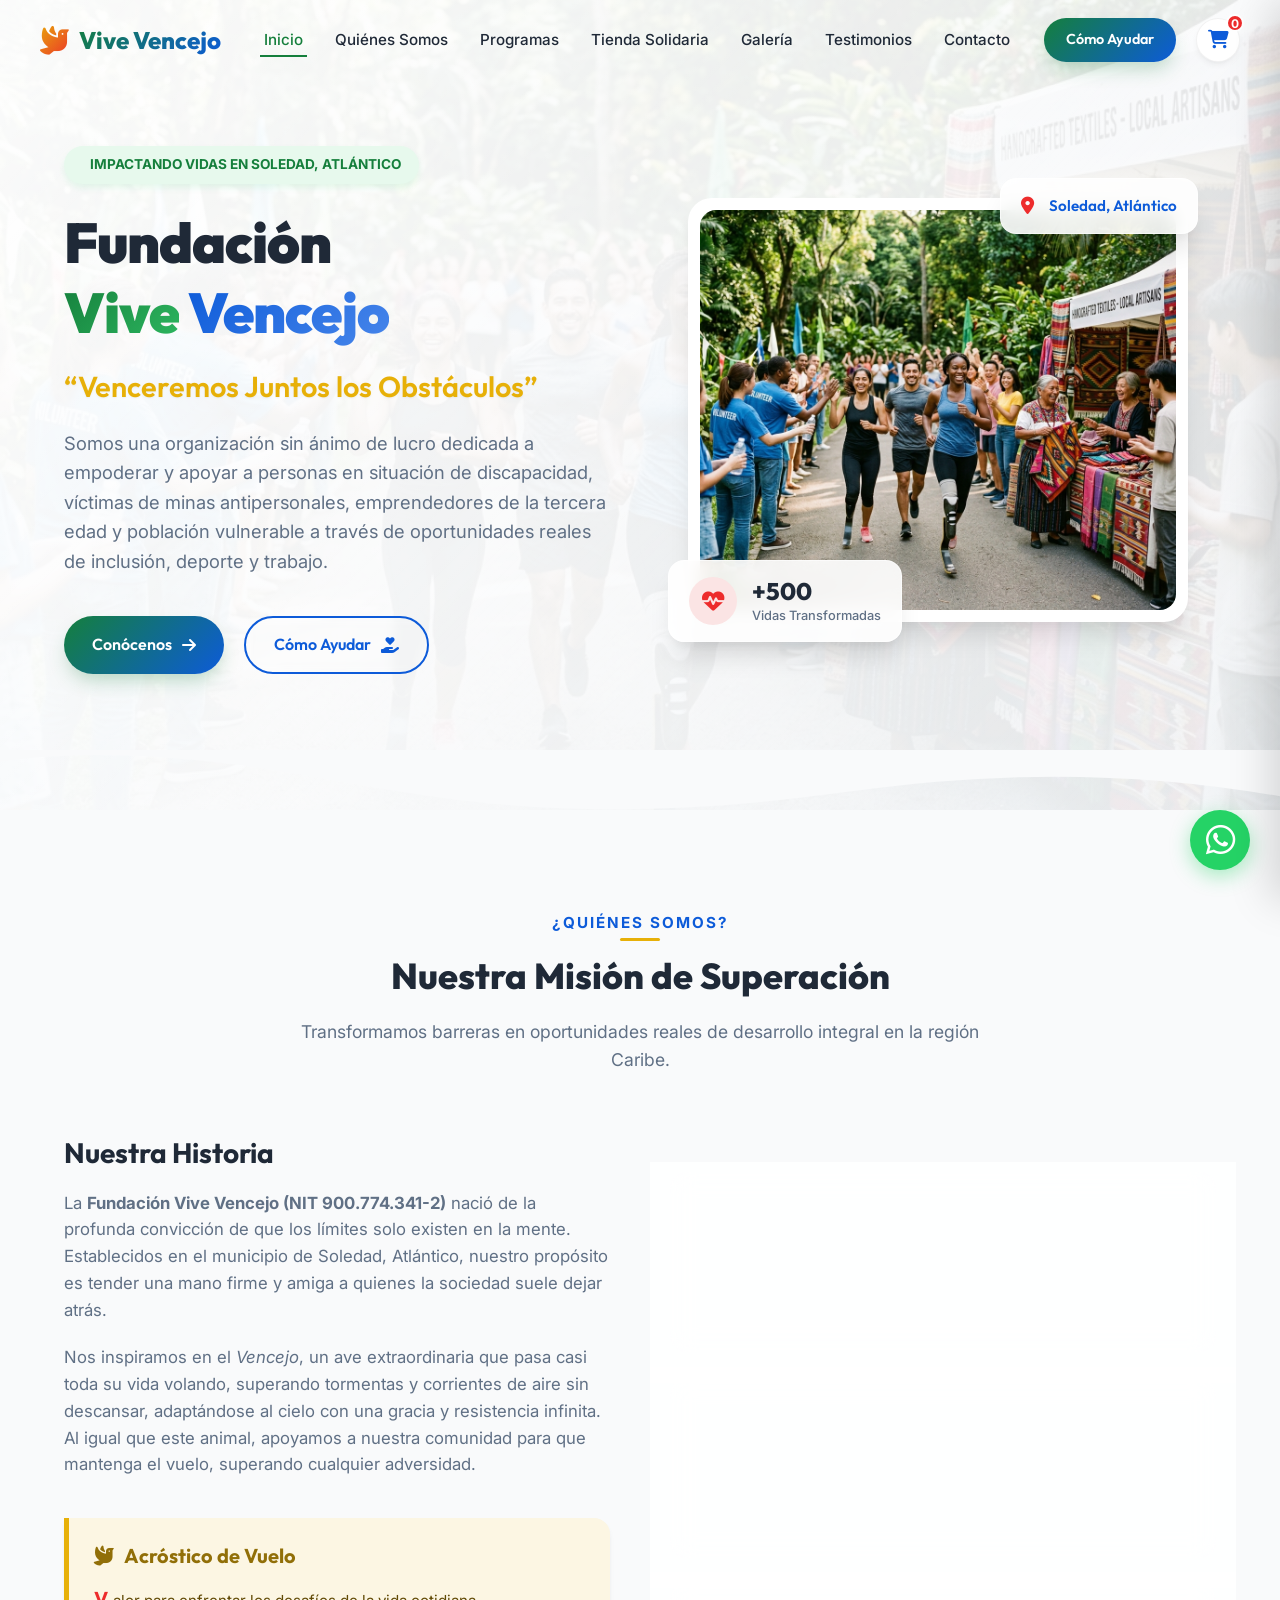
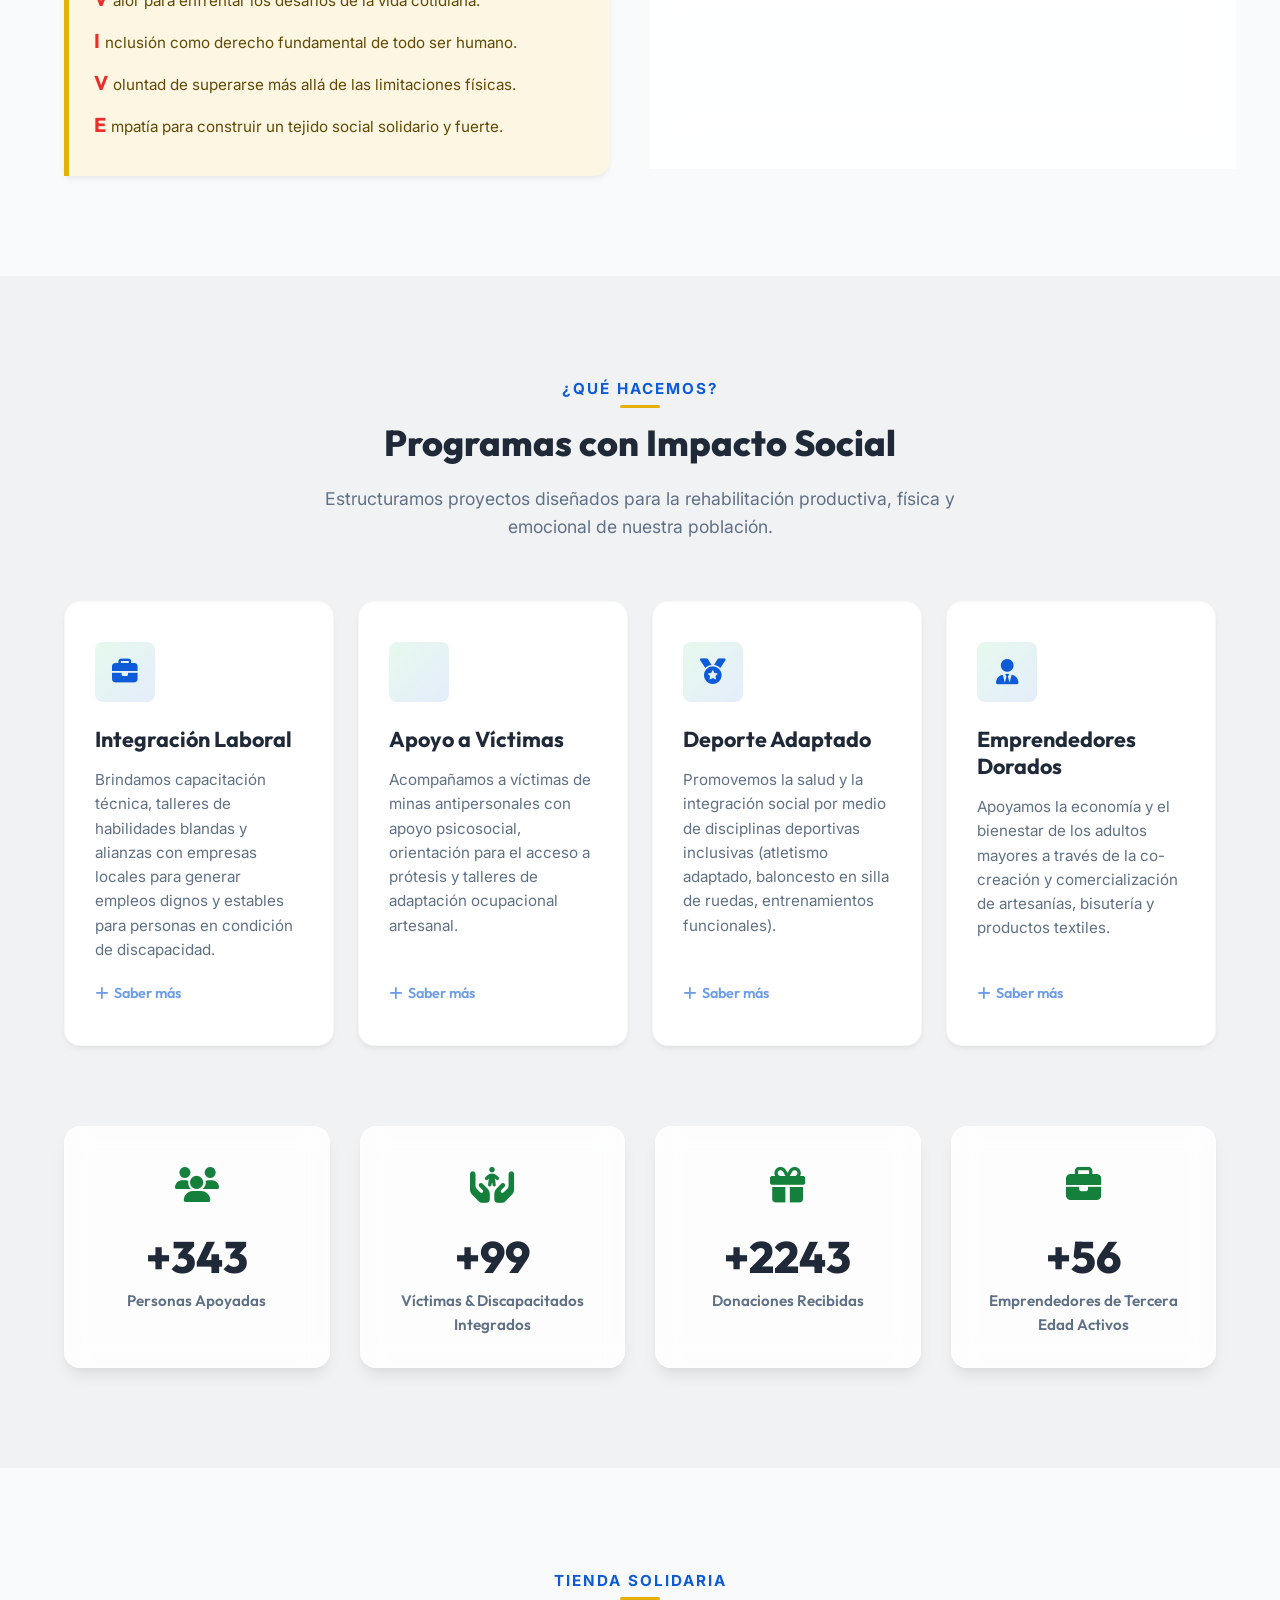
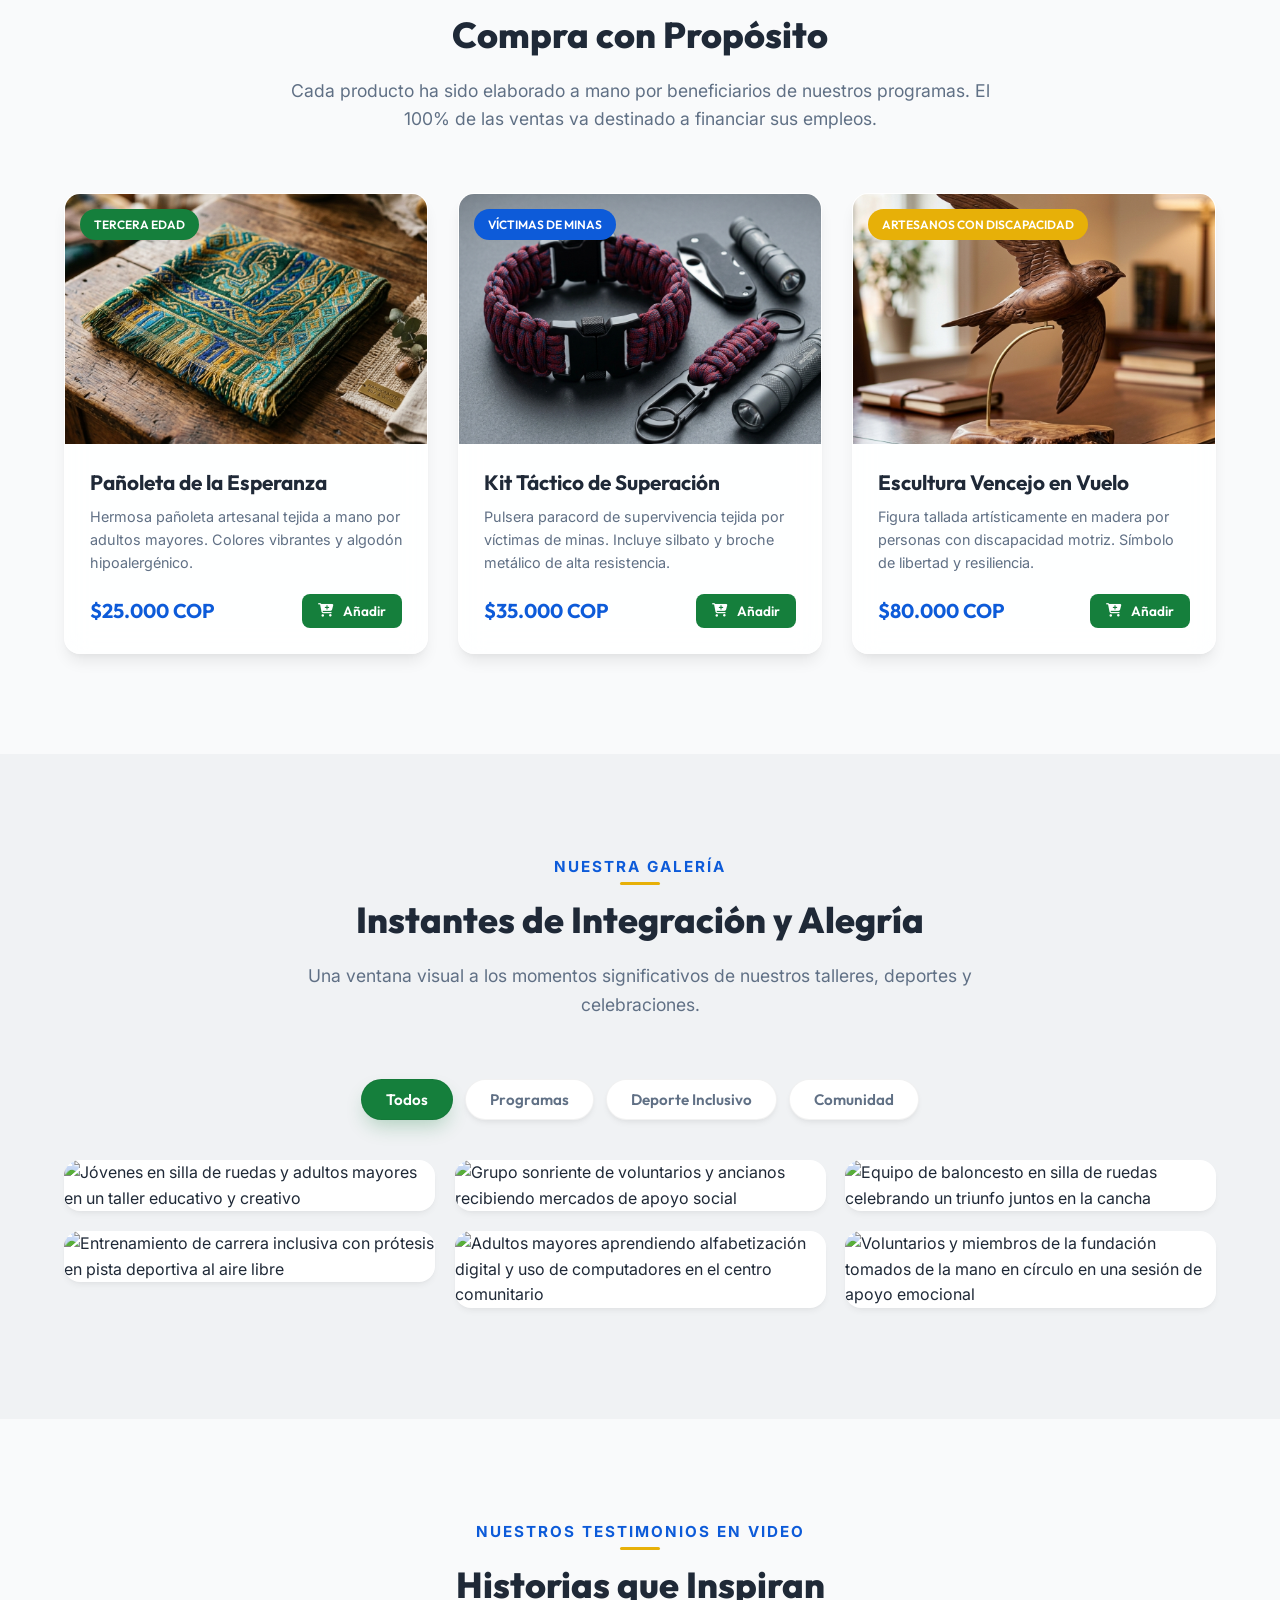
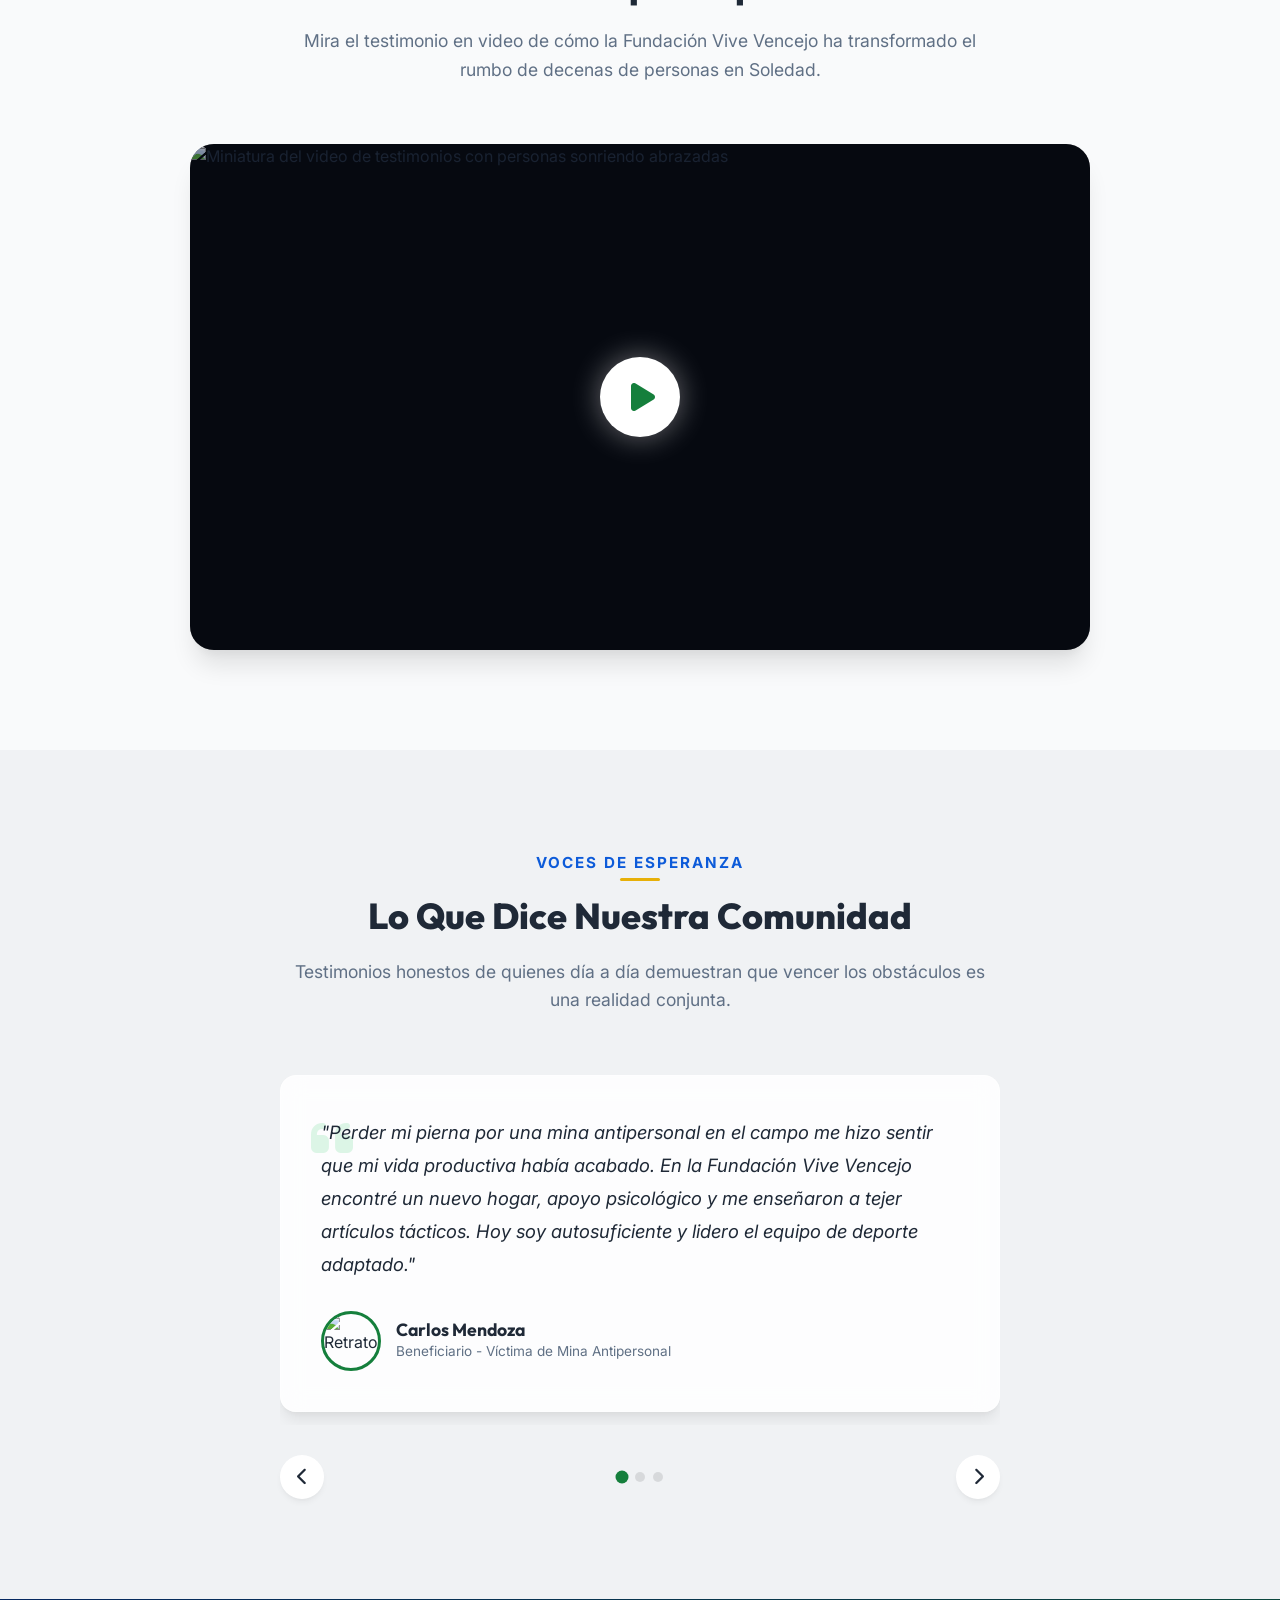
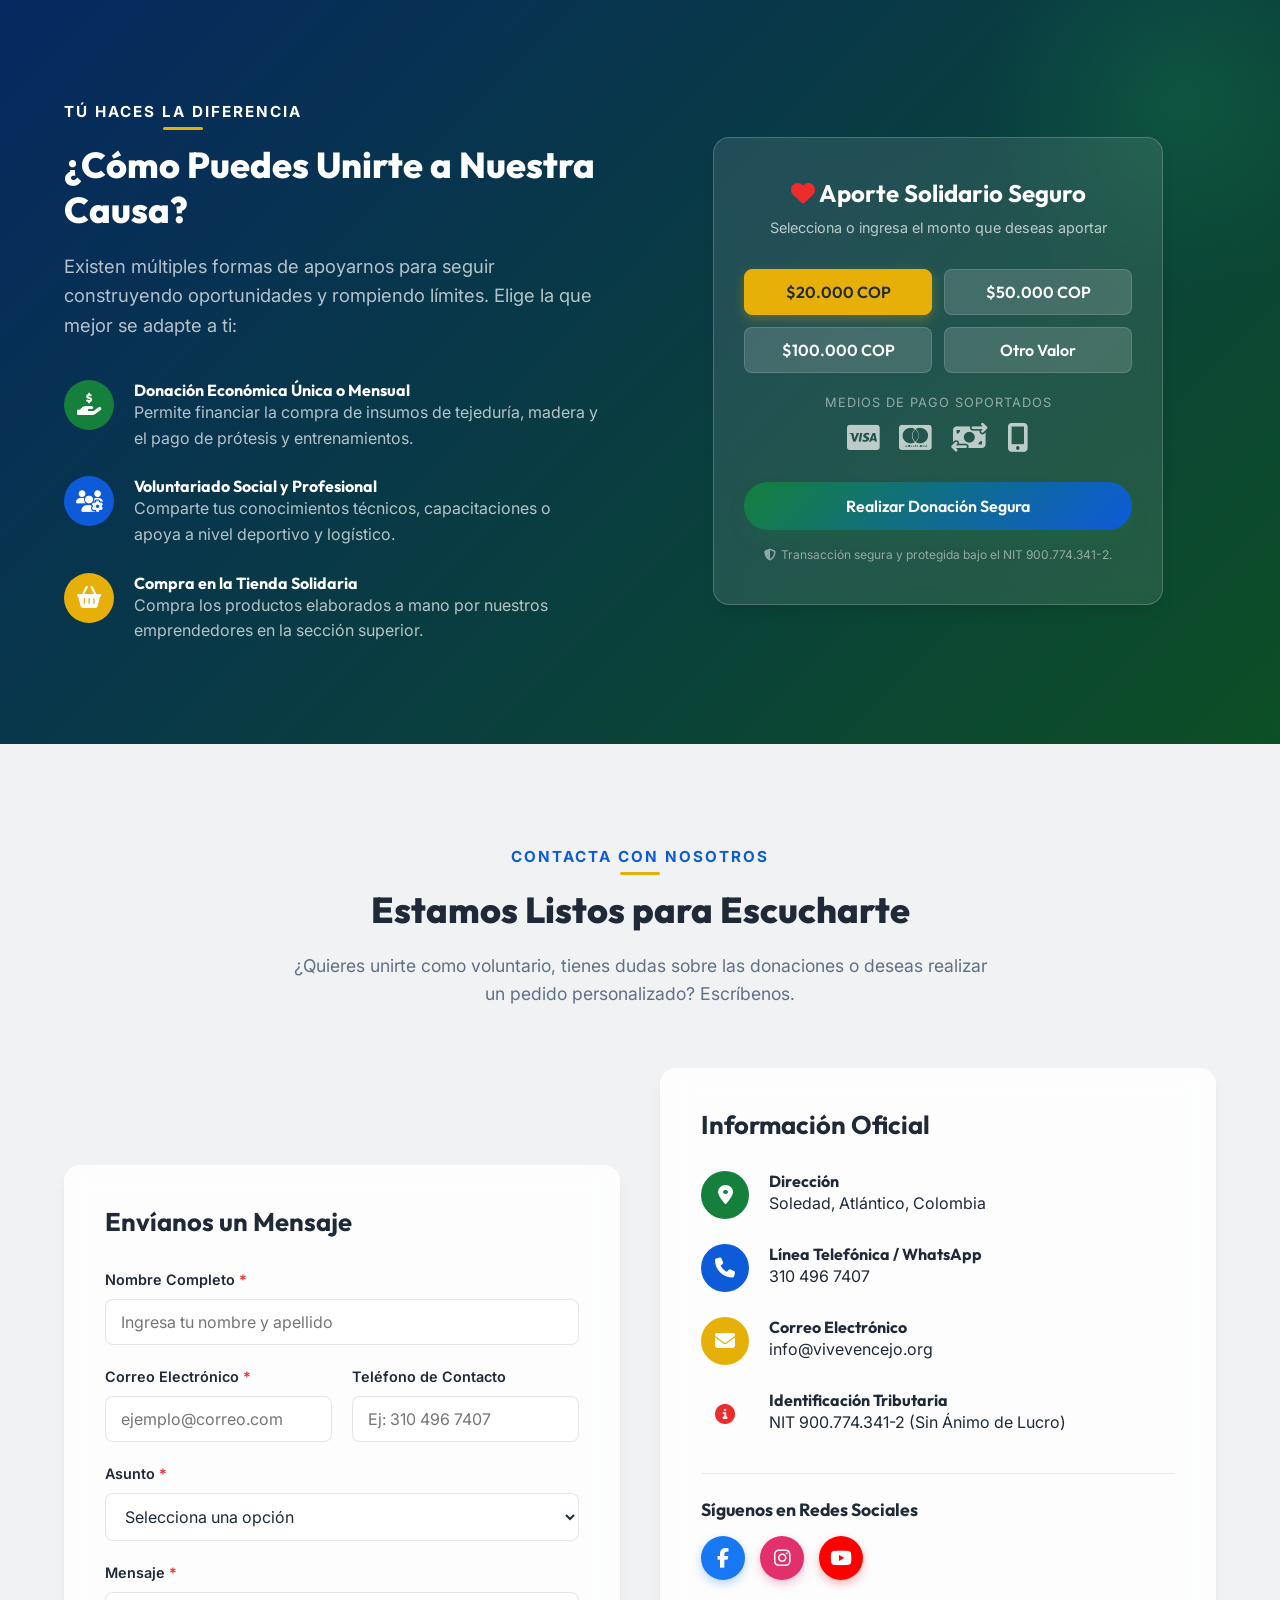
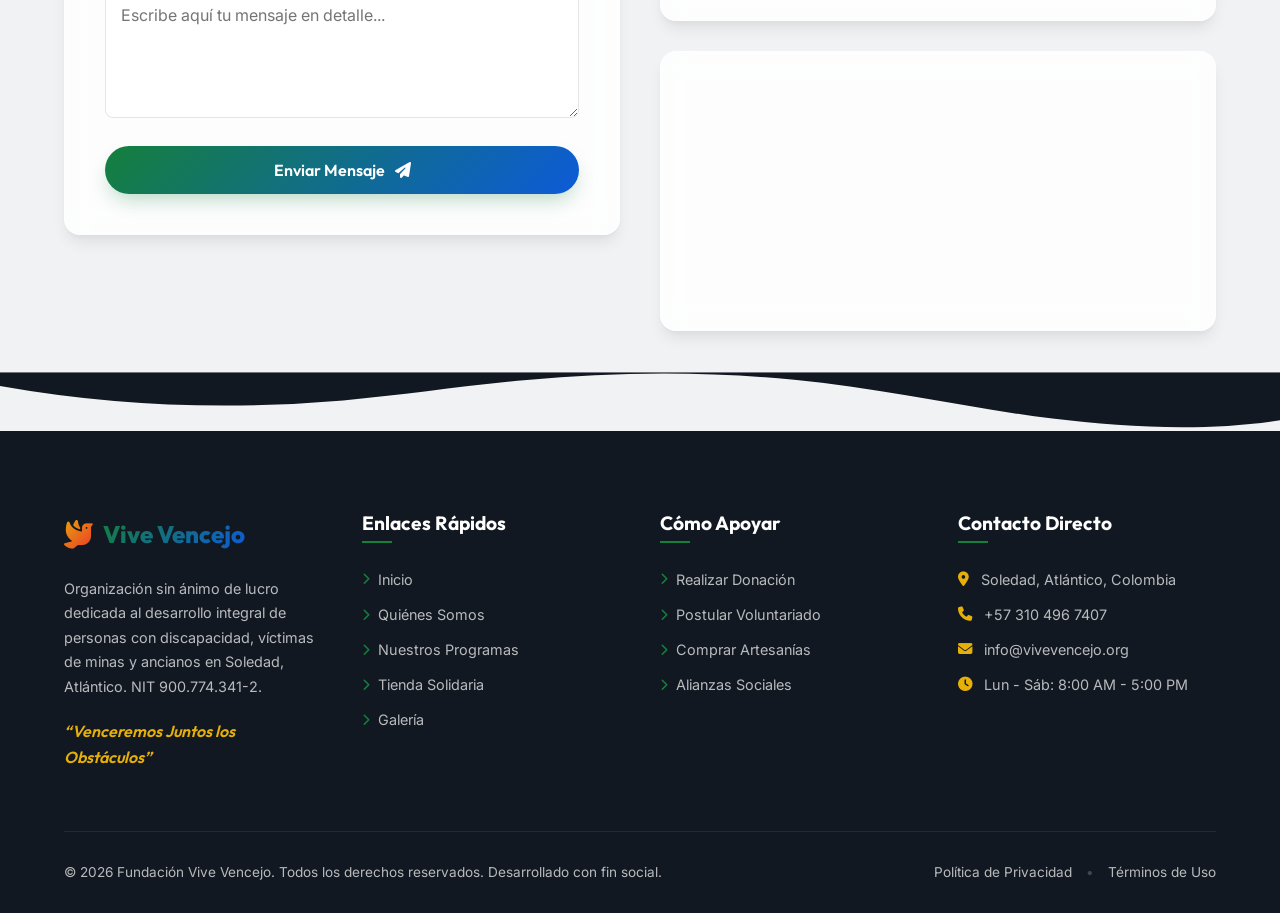
==== index.html @ 57137ef6 "Initial commit: Sitio web premium e interactivo de la Fundación Vive Vencejo" ====
<!DOCTYPE html>
<html lang="es">
<head>
    <meta charset="UTF-8">
    <meta name="viewport" content="width=device-width, initial-scale=1.0">
    <meta name="description" content="Fundación Vive Vencejo (NIT 900.774.341-2) en Soledad, Atlántico. Apoyamos a personas con discapacidad, víctimas de minas antipersonales, emprendedores de la tercera edad y población vulnerable. Venceremos Juntos los Obstáculos.">
    <meta name="keywords" content="Fundación Vive Vencejo, discapacidad, víctimas de minas, tercera edad, ayuda social, Soledad Atlántico, Colombia, donaciones, emprendimiento inclusivo, deporte adaptado">
    <meta name="author" content="Fundación Vive Vencejo">
    
    <!-- Open Graph / Facebook -->
    <meta property="og:type" content="website">
    <meta property="og:url" content="https://vivevencejo.org/">
    <meta property="og:title" content="Fundación Vive Vencejo | Venceremos Juntos los Obstáculos">
    <meta property="og:description" content="Apoyamos a personas con discapacidad, víctimas de minas antipersonales y emprendedores de la tercera edad en Colombia. Descubre cómo ayudar hoy.">
    <meta property="og:image" content="assets/hero-community.png">

    <!-- Twitter -->
    <meta property="twitter:card" content="summary_large_image">
    <meta property="twitter:url" content="https://vivevencejo.org/">
    <meta property="twitter:title" content="Fundación Vive Vencejo | Venceremos Juntos los Obstáculos">
    <meta property="twitter:description" content="Apoyamos a personas con discapacidad, víctimas de minas antipersonales y emprendedores de la tercera edad en Colombia. Descubre cómo ayudar hoy.">
    <meta property="twitter:image" content="assets/hero-community.png">

    <title>Fundación Vive Vencejo | Venceremos Juntos los Obstáculos</title>

    <!-- Google Fonts: Outfit (headings) & Inter (body) -->
    <link rel="preconnect" href="https://fonts.googleapis.com">
    <link rel="preconnect" href="https://fonts.gstatic.com" crossorigin>
    <link href="https://fonts.googleapis.com/css2?family=Inter:wght@300;400;500;600;700&family=Outfit:wght@400;500;600;700;800&display=swap" rel="stylesheet">

    <!-- Font Awesome Icons -->
    <link rel="stylesheet" href="https://cdnjs.cloudflare.com/ajax/libs/font-awesome/6.4.0/css/all.min.css" crossorigin="anonymous" referrerpolicy="no-referrer" />

    <!-- Estilos Personalizados -->
    <link rel="stylesheet" href="index.css">
    
    <link rel="icon" type="image/png" href="assets/product-craft.png">
</head>
<body>

    <!-- Saltar al contenido principal (Accesibilidad) -->
    <a href="#main-content" class="skip-to-content">Saltar al contenido principal</a>

    <!-- CABECERA Y NAVEGACIÓN -->
    <header class="main-header" id="header">
        <div class="header-container container">
            <a href="#" class="logo" aria-label="Fundación Vive Vencejo Inicio">
                <span class="logo-accent"><i class="fa-solid fa-dove"></i></span>
                <span class="logo-text">Vive Vencejo</span>
            </a>

            <nav class="nav-menu" id="nav-menu" aria-label="Navegación principal">
                <ul>
                    <li><a href="#inicio" class="nav-link active">Inicio</a></li>
                    <li><a href="#quienes-somos" class="nav-link">Quiénes Somos</a></li>
                    <li><a href="#programas" class="nav-link">Programas</a></li>
                    <li><a href="#tienda" class="nav-link">Tienda Solidaria</a></li>
                    <li><a href="#galeria" class="nav-link">Galería</a></li>
                    <li><a href="#testimonios" class="nav-link">Testimonios</a></li>
                    <li><a href="#contacto" class="nav-link">Contacto</a></li>
                </ul>
                <div class="nav-actions">
                    <a href="#donar" class="btn-donate-nav btn btn-primary-gradient">Cómo Ayudar</a>
                    <button class="cart-trigger" id="cart-trigger" aria-label="Ver carrito de compras, 0 artículos" aria-haspopup="dialog">
                        <i class="fa-solid fa-shopping-cart" aria-hidden="true"></i>
                        <span class="cart-badge" id="cart-count">0</span>
                    </button>
                </div>
            </nav>

            <div class="header-buttons-mobile">
                <button class="cart-trigger-mobile" id="cart-trigger-mobile" aria-label="Ver carrito de compras, 0 artículos" aria-haspopup="dialog">
                    <i class="fa-solid fa-shopping-cart" aria-hidden="true"></i>
                    <span class="cart-badge" id="cart-count-mobile">0</span>
                </button>
                <button class="hamburger-menu" id="hamburger-menu" aria-expanded="false" aria-controls="nav-menu" aria-label="Abrir menú de navegación">
                    <span class="hamburger-bar"></span>
                    <span class="hamburger-bar"></span>
                    <span class="hamburger-bar"></span>
                </button>
            </div>
        </div>
    </header>

    <main id="main-content">

        <!-- SECCIÓN 1: HERO / INICIO -->
        <section id="inicio" class="hero-section">
            <div class="hero-bg-overlay"></div>
            <!-- El fondo de imagen se cargará desde index.css usando assets/hero-community.png -->
            <div class="container hero-container grid-2">
                <div class="hero-content scroll-reveal-left">
                    <span class="hero-badge"><i class="fa-solid fa-sparkles"></i> Impactando vidas en Soledad, Atlántico</span>
                    <h1 class="hero-title">Fundación <br><span class="highlight-text-green">Vive</span> <span class="highlight-text-blue">Vencejo</span></h1>
                    <p class="hero-slogan">“Venceremos Juntos los Obstáculos”</p>
                    <p class="hero-description">
                        Somos una organización sin ánimo de lucro dedicada a empoderar y apoyar a personas en situación de discapacidad, víctimas de minas antipersonales, emprendedores de la tercera edad y población vulnerable a través de oportunidades reales de inclusión, deporte y trabajo.
                    </p>
                    <div class="hero-buttons">
                        <a href="#quienes-somos" class="btn btn-primary-gradient">Conócenos <i class="fa-solid fa-arrow-right"></i></a>
                        <a href="#donar" class="btn btn-secondary-outline">Cómo Ayudar <i class="fa-solid fa-hand-holding-heart"></i></a>
                    </div>
                </div>
                <div class="hero-image-container scroll-reveal-right">
                    <div class="hero-main-card">
                        <img src="assets/hero-community.png" alt="Grupo diverso de beneficiarios y voluntarios de la Fundación Vive Vencejo, demostrando unión y superación" class="hero-img" loading="eager">
                        <div class="hero-card-floating card-impact">
                            <div class="card-impact-icon"><i class="fa-solid fa-heart-pulse"></i></div>
                            <div>
                                <h4 class="impact-number" data-target="500">+0</h4>
                                <p>Vidas Transformadas</p>
                            </div>
                        </div>
                        <div class="hero-card-floating card-location">
                            <i class="fa-solid fa-location-dot"></i> Soledad, Atlántico
                        </div>
                    </div>
                </div>
            </div>
            
            <!-- Divisor decorativo -->
            <div class="hero-wave">
                <svg data-name="Layer 1" xmlns="http://www.w3.org/2000/svg" viewBox="0 0 1200 120" preserveAspectRatio="none">
                    <path d="M985.66,92.83C906.67,72,823.78,31,743.84,14.19c-82.26-17.34-168.06-16.33-250.45.39-57.84,11.73-114,31.07-172,41.86A600.21,600.21,0,0,1,0,27.35V120H1200V95.8C1132.19,118.92,1055.71,111.31,985.66,92.83Z" class="shape-fill"></path>
                </svg>
            </div>
        </section>


        <!-- SECCIÓN 2: QUIÉNES SOMOS -->
        <section id="quienes-somos" class="about-section section-padding">
            <div class="container">
                <div class="section-header text-center scroll-reveal">
                    <span class="section-subtitle">¿Quiénes Somos?</span>
                    <h2 class="section-title">Nuestra Misión de Superación</h2>
                    <p class="section-description-text">Transformamos barreras en oportunidades reales de desarrollo integral en la región Caribe.</p>
                </div>

                <div class="about-grid grid-2">
                    <div class="about-content scroll-reveal-left">
                        <h3 class="about-sub-title">Nuestra Historia</h3>
                        <p class="about-text">
                            La <strong>Fundación Vive Vencejo (NIT 900.774.341-2)</strong> nació de la profunda convicción de que los límites solo existen en la mente. Establecidos en el municipio de Soledad, Atlántico, nuestro propósito es tender una mano firme y amiga a quienes la sociedad suele dejar atrás. 
                        </p>
                        <p class="about-text">
                            Nos inspiramos en el <em>Vencejo</em>, un ave extraordinaria que pasa casi toda su vida volando, superando tormentas y corrientes de aire sin descansar, adaptándose al cielo con una gracia y resistencia infinita. Al igual que este animal, apoyamos a nuestra comunidad para que mantenga el vuelo, superando cualquier adversidad.
                        </p>

                        <!-- Himno / Acróstico Decorado -->
                        <div class="acrostic-box">
                            <h4 class="acrostic-title"><i class="fa-solid fa-dove"></i> Acróstico de Vuelo</h4>
                            <ul class="acrostic-list">
                                <li><strong>V</strong>alor para enfrentar los desafíos de la vida cotidiana.</li>
                                <li><strong>I</strong>nclusión como derecho fundamental de todo ser humano.</li>
                                <li><strong>V</strong>oluntad de superarse más allá de las limitaciones físicas.</li>
                                <li><strong>E</strong>mpatía para construir un tejido social solidario y fuerte.</li>
                            </ul>
                        </div>
                    </div>

                    <div class="about-cards-container scroll-reveal-right">
                        <!-- Mision -->
                        <div class="about-card card-glass">
                            <div class="about-card-icon bg-green-light"><i class="fa-solid fa-bullseye icon-green"></i></div>
                            <div class="about-card-info">
                                <h4>Misión</h4>
                                <p>Fomentar la inclusión sociolaboral, el desarrollo deportivo y el apoyo social para personas con discapacidad, víctimas de minas y adultos mayores, garantizando sus derechos y dignidad.</p>
                            </div>
                        </div>

                        <!-- Vision -->
                        <div class="about-card card-glass">
                            <div class="about-card-icon bg-blue-light"><i class="fa-solid fa-eye icon-blue"></i></div>
                            <div class="about-card-info">
                                <h4>Visión</h4>
                                <p>Ser para el año 2030 una fundación líder en Colombia, reconocida por modelos exitosos de emprendimiento adaptado, rehabilitación social y empoderamiento de poblaciones vulnerables.</p>
                            </div>
                        </div>

                        <!-- Valores -->
                        <div class="about-card card-glass">
                            <div class="about-card-icon bg-gold-light"><i class="fa-solid fa-handshake-angle icon-gold"></i></div>
                            <div class="about-card-info">
                                <h4>Valores Fundacionales</h4>
                                <p>Nuestras acciones se rigen por la <strong>solidaridad activa</strong>, el <strong>respeto incondicional</strong>, la <strong>transparencia</strong> en el impacto social y el <strong>coraje</strong> para vencer obstáculos.</p>
                            </div>
                        </div>
                    </div>
                </div>
            </div>
        </section>


        <!-- SECCIÓN 3: NUESTROS PROGRAMAS / IMPACTO -->
        <section id="programas" class="programs-section section-padding bg-light-alt">
            <div class="container">
                <div class="section-header text-center scroll-reveal">
                    <span class="section-subtitle">¿Qué Hacemos?</span>
                    <h2 class="section-title">Programas con Impacto Social</h2>
                    <p class="section-description-text">Estructuramos proyectos diseñados para la rehabilitación productiva, física y emocional de nuestra población.</p>
                </div>

                <div class="programs-grid grid-4">
                    <!-- Programa 1 -->
                    <div class="program-card scroll-reveal" style="--order: 1">
                        <div class="program-icon-wrapper"><i class="fa-solid fa-briefcase"></i></div>
                        <h3>Integración Laboral</h3>
                        <p>Brindamos capacitación técnica, talleres de habilidades blandas y alianzas con empresas locales para generar empleos dignos y estables para personas en condición de discapacidad.</p>
                        <div class="program-hover-indicator"><i class="fa-solid fa-plus"></i> Saber más</div>
                    </div>

                    <!-- Programa 2 -->
                    <div class="program-card scroll-reveal" style="--order: 2">
                        <div class="program-icon-wrapper"><i class="fa-solid fa-wheelchair-active"></i></div>
                        <h3>Apoyo a Víctimas</h3>
                        <p>Acompañamos a víctimas de minas antipersonales con apoyo psicosocial, orientación para el acceso a prótesis y talleres de adaptación ocupacional artesanal.</p>
                        <div class="program-hover-indicator"><i class="fa-solid fa-plus"></i> Saber más</div>
                    </div>

                    <!-- Programa 3 -->
                    <div class="program-card scroll-reveal" style="--order: 3">
                        <div class="program-icon-wrapper"><i class="fa-solid fa-medal"></i></div>
                        <h3>Deporte Adaptado</h3>
                        <p>Promovemos la salud y la integración social por medio de disciplinas deportivas inclusivas (atletismo adaptado, baloncesto en silla de ruedas, entrenamientos funcionales).</p>
                        <div class="program-hover-indicator"><i class="fa-solid fa-plus"></i> Saber más</div>
                    </div>

                    <!-- Programa 4 -->
                    <div class="program-card scroll-reveal" style="--order: 4">
                        <div class="program-icon-wrapper"><i class="fa-solid fa-user-tie"></i></div>
                        <h3>Emprendedores Dorados</h3>
                        <p>Apoyamos la economía y el bienestar de los adultos mayores a través de la co-creación y comercialización de artesanías, bisutería y productos textiles.</p>
                        <div class="program-hover-indicator"><i class="fa-solid fa-plus"></i> Saber más</div>
                    </div>
                </div>

                <!-- CONTADORES DE IMPACTO -->
                <div class="impact-counter-row grid-4 scroll-reveal">
                    <div class="counter-item card-glass text-center">
                        <div class="counter-icon"><i class="fa-solid fa-users"></i></div>
                        <h3 class="counter-number" data-target="520">0</h3>
                        <p>Personas Apoyadas</p>
                    </div>
                    <div class="counter-item card-glass text-center">
                        <div class="counter-icon"><i class="fa-solid fa-hands-holding-child"></i></div>
                        <h3 class="counter-number" data-target="150">0</h3>
                        <p>Víctimas & Discapacitados Integrados</p>
                    </div>
                    <div class="counter-item card-glass text-center">
                        <div class="counter-icon"><i class="fa-solid fa-gift"></i></div>
                        <h3 class="counter-number" data-target="3400">0</h3>
                        <p>Donaciones Recibidas</p>
                    </div>
                    <div class="counter-item card-glass text-center">
                        <div class="counter-icon"><i class="fa-solid fa-briefcase"></i></div>
                        <h3 class="counter-number" data-target="85">0</h3>
                        <p>Emprendedores de Tercera Edad Activos</p>
                    </div>
                </div>
            </div>
        </section>


        <!-- SECCIÓN 4: TIENDA SOLIDARIA -->
        <section id="tienda" class="shop-section section-padding">
            <div class="container">
                <div class="section-header text-center scroll-reveal">
                    <span class="section-subtitle">Tienda Solidaria</span>
                    <h2 class="section-title">Compra con Propósito</h2>
                    <p class="section-description-text">Cada producto ha sido elaborado a mano por beneficiarios de nuestros programas. El 100% de las ventas va destinado a financiar sus empleos.</p>
                </div>

                <div class="shop-grid grid-3 scroll-reveal">
                    <!-- Producto 1 -->
                    <div class="product-card-item card-glass" data-id="1" data-name="Pañoleta de la Esperanza" data-price="25000">
                        <div class="product-image-box">
                            <img src="assets/product-scarf.png" alt="Pañoleta de la Esperanza tejida a mano con hilos verde, azul y dorado" class="product-img" loading="lazy">
                            <span class="product-badge bg-green">Tercera Edad</span>
                        </div>
                        <div class="product-info-box">
                            <h3 class="product-item-title">Pañoleta de la Esperanza</h3>
                            <p class="product-item-desc">Hermosa pañoleta artesanal tejida a mano por adultos mayores. Colores vibrantes y algodón hipoalergénico.</p>
                            <div class="product-price-row">
                                <span class="product-price">$25.000 COP</span>
                                <button class="btn btn-add-cart btn-primary" onclick="addToCart(1)"><i class="fa-solid fa-cart-plus"></i> Añadir</button>
                            </div>
                        </div>
                    </div>

                    <!-- Producto 2 -->
                    <div class="product-card-item card-glass" data-id="2" data-name="Kit Táctico de Superación" data-price="35000">
                        <div class="product-image-box">
                            <img src="assets/product-tactical.png" alt="Pulsera táctica paracord tejida con hilos azul y rojo de alta resistencia" class="product-img" loading="lazy">
                            <span class="product-badge bg-blue">Víctimas de Minas</span>
                        </div>
                        <div class="product-info-box">
                            <h3 class="product-item-title">Kit Táctico de Superación</h3>
                            <p class="product-item-desc">Pulsera paracord de supervivencia tejida por víctimas de minas. Incluye silbato y broche metálico de alta resistencia.</p>
                            <div class="product-price-row">
                                <span class="product-price">$35.000 COP</span>
                                <button class="btn btn-add-cart btn-primary" onclick="addToCart(2)"><i class="fa-solid fa-cart-plus"></i> Añadir</button>
                            </div>
                        </div>
                    </div>

                    <!-- Producto 3 -->
                    <div class="product-card-item card-glass" data-id="3" data-name="Escultura Vencejo en Vuelo" data-price="80000">
                        <div class="product-image-box">
                            <img src="assets/product-craft.png" alt="Escultura en madera tallada con la forma de un vencejo volando" class="product-img" loading="lazy">
                            <span class="product-badge bg-gold">Artesanos con Discapacidad</span>
                        </div>
                        <div class="product-info-box">
                            <h3 class="product-item-title">Escultura Vencejo en Vuelo</h3>
                            <p class="product-item-desc">Figura tallada artísticamente en madera por personas con discapacidad motriz. Símbolo de libertad y resiliencia.</p>
                            <div class="product-price-row">
                                <span class="product-price">$80.000 COP</span>
                                <button class="btn btn-add-cart btn-primary" onclick="addToCart(3)"><i class="fa-solid fa-cart-plus"></i> Añadir</button>
                            </div>
                        </div>
                    </div>
                </div>
            </div>
        </section>


        <!-- SECCIÓN 5: GALERÍA DE SUPERACIÓN -->
        <section id="galeria" class="gallery-section section-padding bg-light-alt">
            <div class="container">
                <div class="section-header text-center scroll-reveal">
                    <span class="section-subtitle">Nuestra Galería</span>
                    <h2 class="section-title">Instantes de Integración y Alegría</h2>
                    <p class="section-description-text">Una ventana visual a los momentos significativos de nuestros talleres, deportes y celebraciones.</p>
                </div>

                <!-- Filtros Galeria -->
                <div class="gallery-filters text-center scroll-reveal">
                    <button class="filter-btn active" data-filter="all" aria-label="Mostrar todas las fotos">Todos</button>
                    <button class="filter-btn" data-filter="programas" aria-label="Mostrar fotos de programas">Programas</button>
                    <button class="filter-btn" data-filter="deporte" aria-label="Mostrar fotos de deportes">Deporte Inclusivo</button>
                    <button class="filter-btn" data-filter="comunidad" aria-label="Mostrar fotos de comunidad">Comunidad</button>
                </div>

                <!-- Grid Masonry Galeria -->
                <div class="gallery-masonry scroll-reveal" id="gallery-grid">
                    <div class="gallery-item show" data-category="programas">
                        <img src="https://images.unsplash.com/photo-1513258496099-48168024aec0?q=80&w=600&auto=format&fit=crop" alt="Jóvenes en silla de ruedas y adultos mayores en un taller educativo y creativo" loading="lazy">
                        <div class="gallery-overlay">
                            <h4>Talleres de Confección</h4>
                            <p>Emprendedores tejiendo la Pañoleta de la Esperanza</p>
                        </div>
                    </div>
                    <div class="gallery-item show" data-category="deporte">
                        <img src="https://images.unsplash.com/photo-1519766304817-4f37bda74a27?q=80&w=600&auto=format&fit=crop" alt="Entrenamiento de carrera inclusiva con prótesis en pista deportiva al aire libre" loading="lazy">
                        <div class="gallery-overlay">
                            <h4>Carrera Inclusiva</h4>
                            <p>Superando límites en el atletismo adaptado</p>
                        </div>
                    </div>
                    <div class="gallery-item show" data-category="comunidad">
                        <img src="https://images.unsplash.com/photo-1542810634-71277d95dcbb?q=80&w=600&auto=format&fit=crop" alt="Grupo sonriente de voluntarios y ancianos recibiendo mercados de apoyo social" loading="lazy">
                        <div class="gallery-overlay">
                            <h4>Apoyo Alimentario</h4>
                            <p>Entrega de kits nutricionales en Soledad, Atlántico</p>
                        </div>
                    </div>
                    <div class="gallery-item show" data-category="programas">
                        <img src="https://images.unsplash.com/photo-1516321318423-f06f85e504b3?q=80&w=600&auto=format&fit=crop" alt="Adultos mayores aprendiendo alfabetización digital y uso de computadores en el centro comunitario" loading="lazy">
                        <div class="gallery-overlay">
                            <h4>Capacitación Digital</h4>
                            <p>Inclusión tecnológica para adultos mayores</p>
                        </div>
                    </div>
                    <div class="gallery-item show" data-category="deporte">
                        <img src="https://images.unsplash.com/photo-1461896836934-ffe607ba8211?q=80&w=600&auto=format&fit=crop" alt="Equipo de baloncesto en silla de ruedas celebrando un triunfo juntos en la cancha" loading="lazy">
                        <div class="gallery-overlay">
                            <h4>Torneo de Baloncesto Adaptado</h4>
                            <p>Deporte como motor de empoderamiento e integración</p>
                        </div>
                    </div>
                    <div class="gallery-item show" data-category="comunidad">
                        <img src="https://images.unsplash.com/photo-1582213782179-e0d53f98f2ca?q=80&w=600&auto=format&fit=crop" alt="Voluntarios y miembros de la fundación tomados de la mano en círculo en una sesión de apoyo emocional" loading="lazy">
                        <div class="gallery-overlay">
                            <h4>Círculos de Apoyo</h4>
                            <p>Fortalecimiento psicosocial de víctimas de minas</p>
                        </div>
                    </div>
                </div>
            </div>
        </section>


        <!-- SECCIÓN 6: SECCIÓN DE VIDEOS -->
        <section id="videos" class="videos-section section-padding">
            <div class="container">
                <div class="section-header text-center scroll-reveal">
                    <span class="section-subtitle">Nuestros Testimonios en Video</span>
                    <h2 class="section-title">Historias que Inspiran</h2>
                    <p class="section-description-text">Mira el testimonio en video de cómo la Fundación Vive Vencejo ha transformado el rumbo de decenas de personas en Soledad.</p>
                </div>

                <div class="video-container scroll-reveal">
                    <div class="video-thumbnail-wrapper" id="video-wrapper">
                        <img src="https://images.unsplash.com/photo-1531206715517-5c0ba140e2b8?q=80&w=1200&auto=format&fit=crop" alt="Miniatura del video de testimonios con personas sonriendo abrazadas" class="video-thumbnail" loading="lazy">
                        <div class="video-overlay-btn">
                            <button class="play-btn" id="play-video-btn" aria-label="Reproducir video testimonial de la Fundación">
                                <i class="fa-solid fa-play"></i>
                            </button>
                        </div>
                    </div>
                    <!-- El iframe de Youtube se inyecta con JS para optimizar la velocidad de carga inicial -->
                    <div class="video-iframe-container" id="video-iframe-container"></div>
                </div>
            </div>
        </section>


        <!-- SECCIÓN 7: TESTIMONIOS (CARRUSEL) -->
        <section id="testimonios" class="testimonials-section section-padding bg-light-alt">
            <div class="container">
                <div class="section-header text-center scroll-reveal">
                    <span class="section-subtitle">Voces de Esperanza</span>
                    <h2 class="section-title">Lo Que Dice Nuestra Comunidad</h2>
                    <p class="section-description-text">Testimonios honestos de quienes día a día demuestran que vencer los obstáculos es una realidad conjunta.</p>
                </div>

                <div class="carousel-container scroll-reveal">
                    <div class="carousel-wrapper" id="carousel-wrapper">
                        <!-- Testimonio 1 -->
                        <div class="testimonial-slide active">
                            <div class="testimonial-card card-glass">
                                <div class="quote-icon"><i class="fa-solid fa-quote-left"></i></div>
                                <p class="testimonial-text">
                                    "Perder mi pierna por una mina antipersonal en el campo me hizo sentir que mi vida productiva había acabado. En la Fundación Vive Vencejo encontré un nuevo hogar, apoyo psicológico y me enseñaron a tejer artículos tácticos. Hoy soy autosuficiente y lidero el equipo de deporte adaptado."
                                </p>
                                <div class="testimonial-author">
                                    <img src="https://images.unsplash.com/photo-1507003211169-0a1dd7228f2d?q=80&w=100&auto=format&fit=crop" alt="Retrato de Carlos Mendoza, beneficiario de la fundación" class="author-img" loading="lazy">
                                    <div>
                                        <h4 class="author-name">Carlos Mendoza</h4>
                                        <p class="author-role">Beneficiario - Víctima de Mina Antipersonal</p>
                                    </div>
                                </div>
                            </div>
                        </div>

                        <!-- Testimonio 2 -->
                        <div class="testimonial-slide">
                            <div class="testimonial-card card-glass">
                                <div class="quote-icon"><i class="fa-solid fa-quote-left"></i></div>
                                <p class="testimonial-text">
                                    "A mis 72 años, conseguir empleo era imposible. Aquí me enseñaron a confeccionar pañoletas y hoy genero un ingreso digno vendiendo mi trabajo en la tienda solidaria. Me siento útil, activa y rodeada de una hermosa familia que me valora."
                                </p>
                                <div class="testimonial-author">
                                    <img src="https://images.unsplash.com/photo-1544005313-94ddf0286df2?q=80&w=100&auto=format&fit=crop" alt="Retrato de Elena Rocha, emprendedora de la tercera edad" class="author-img" loading="lazy">
                                    <div>
                                        <h4 class="author-name">Elena Rocha</h4>
                                        <p class="author-role">Emprendedora de la Tercera Edad</p>
                                    </div>
                                </div>
                            </div>
                        </div>

                        <!-- Testimonio 3 -->
                        <div class="testimonial-slide">
                            <div class="testimonial-card card-glass">
                                <div class="quote-icon"><i class="fa-solid fa-quote-left"></i></div>
                                <p class="testimonial-text">
                                    "Apoyar a Vive Vencejo es ver que cada peso donado va directo a cambiar realidades palpables. Las personas con discapacidad en Soledad no quieren caridad, quieren oportunidades de trabajar y desarrollarse, y eso es exactamente lo que esta fundación ofrece."
                                </p>
                                <div class="testimonial-author">
                                    <img src="https://images.unsplash.com/photo-1534528741775-53994a69daeb?q=80&w=100&auto=format&fit=crop" alt="Retrato de Dra. María Fernanda Hoyos, donante y aliada corporativa" class="author-img" loading="lazy">
                                    <div>
                                        <h4 class="author-name">Dra. María F. Hoyos</h4>
                                        <p class="author-role">Donante & Aliada Corporativa</p>
                                    </div>
                                </div>
                            </div>
                        </div>
                    </div>

                    <!-- Botones de Navegación del Carrusel -->
                    <div class="carousel-nav">
                        <button class="carousel-btn prev-btn" id="prev-testimonial" aria-label="Testimonio anterior"><i class="fa-solid fa-chevron-left"></i></button>
                        <div class="carousel-dots" id="carousel-dots">
                            <span class="dot active" data-index="0" aria-label="Ver testimonio 1"></span>
                            <span class="dot" data-index="1" aria-label="Ver testimonio 2"></span>
                            <span class="dot" data-index="2" aria-label="Ver testimonio 3"></span>
                        </div>
                        <button class="carousel-btn next-btn" id="next-testimonial" aria-label="Siguiente testimonio"><i class="fa-solid fa-chevron-right"></i></button>
                    </div>
                </div>
            </div>
        </section>


        <!-- SECCIÓN 8: CÓMO AYUDARNOS (DONACIONES / VOLUNTARIADO) -->
        <section id="donar" class="donate-section section-padding">
            <div class="container grid-2">
                <div class="donate-info-box scroll-reveal-left">
                    <span class="section-subtitle color-white">Tú Haces la Diferencia</span>
                    <h2 class="section-title color-white">¿Cómo Puedes Unirte a Nuestra Causa?</h2>
                    <p class="donate-description color-white-muted">
                        Existen múltiples formas de apoyarnos para seguir construyendo oportunidades y rompiendo límites. Elige la que mejor se adapte a ti:
                    </p>

                    <div class="donation-options">
                        <div class="option-item">
                            <div class="option-icon bg-green"><i class="fa-solid fa-hand-holding-dollar"></i></div>
                            <div>
                                <h4 class="color-white">Donación Económica Única o Mensual</h4>
                                <p class="color-white-muted">Permite financiar la compra de insumos de tejeduría, madera y el pago de prótesis y entrenamientos.</p>
                            </div>
                        </div>
                        <div class="option-item">
                            <div class="option-icon bg-blue"><i class="fa-solid fa-users-gear"></i></div>
                            <div>
                                <h4 class="color-white">Voluntariado Social y Profesional</h4>
                                <p class="color-white-muted">Comparte tus conocimientos técnicos, capacitaciones o apoya a nivel deportivo y logístico.</p>
                            </div>
                        </div>
                        <div class="option-item">
                            <div class="option-icon bg-gold"><i class="fa-solid fa-basket-shopping"></i></div>
                            <div>
                                <h4 class="color-white">Compra en la Tienda Solidaria</h4>
                                <p class="color-white-muted">Compra los productos elaborados a mano por nuestros emprendedores en la sección superior.</p>
                            </div>
                        </div>
                    </div>
                </div>

                <div class="donate-form-wrapper scroll-reveal-right">
                    <div class="donate-form-card card-glass">
                        <h3 class="donate-form-title text-center"><i class="fa-solid fa-heart icon-red"></i> Aporte Solidario Seguro</h3>
                        <p class="text-center donate-form-subtitle">Selecciona o ingresa el monto que deseas aportar</p>
                        
                        <div class="amount-selectors">
                            <button class="amount-btn active" data-amount="20000">$20.000 COP</button>
                            <button class="amount-btn" data-amount="50000">$50.000 COP</button>
                            <button class="amount-btn" data-amount="100000">$100.000 COP</button>
                            <button class="amount-btn" data-custom="true">Otro Valor</button>
                        </div>

                        <div class="custom-amount-container" id="custom-amount-box" style="display: none;">
                            <label for="custom-amount-input">Valor a Donar (COP)</label>
                            <div class="input-wrapper">
                                <span class="currency-symbol">$</span>
                                <input type="number" id="custom-amount-input" min="5000" placeholder="Monto mínimo $5.000">
                            </div>
                        </div>

                        <div class="payment-methods text-center">
                            <p class="payment-methods-title">Medios de Pago Soportados</p>
                            <div class="payment-icons">
                                <i class="fa-brands fa-cc-visa" aria-label="Visa"></i>
                                <i class="fa-brands fa-cc-mastercard" aria-label="Mastercard"></i>
                                <i class="fa-solid fa-money-bill-transfer" aria-label="Transferencia Bancaria"></i>
                                <i class="fa-solid fa-mobile-screen-button" aria-label="Nequi o Daviplata"></i>
                            </div>
                        </div>

                        <button class="btn btn-donate-submit btn-primary-gradient" id="donate-submit-btn">Realizar Donación Segura</button>
                        <p class="donate-secure-notice"><i class="fa-solid fa-shield-halved"></i> Transacción segura y protegida bajo el NIT 900.774.341-2.</p>
                    </div>
                </div>
            </div>
        </section>


        <!-- SECCIÓN 9: CONTACTO -->
        <section id="contacto" class="contact-section section-padding bg-light-alt">
            <div class="container">
                <div class="section-header text-center scroll-reveal">
                    <span class="section-subtitle">Contacta con Nosotros</span>
                    <h2 class="section-title">Estamos Listos para Escucharte</h2>
                    <p class="section-description-text">¿Quieres unirte como voluntario, tienes dudas sobre las donaciones o deseas realizar un pedido personalizado? Escríbenos.</p>
                </div>

                <div class="contact-grid grid-2">
                    <!-- Formulario de Contacto -->
                    <div class="contact-form-container card-glass scroll-reveal-left">
                        <h3>Envíanos un Mensaje</h3>
                        <form id="contact-form" class="contact-form">
                            <div class="form-group">
                                <label for="contact-name">Nombre Completo <span class="required">*</span></label>
                                <input type="text" id="contact-name" name="name" required placeholder="Ingresa tu nombre y apellido">
                            </div>

                            <div class="form-group grid-2-form">
                                <div>
                                    <label for="contact-email">Correo Electrónico <span class="required">*</span></label>
                                    <input type="email" id="contact-email" name="email" required placeholder="ejemplo@correo.com">
                                </div>
                                <div>
                                    <label for="contact-phone">Teléfono de Contacto</label>
                                    <input type="tel" id="contact-phone" name="phone" placeholder="Ej: 310 496 7407">
                                </div>
                            </div>

                            <div class="form-group">
                                <label for="contact-subject">Asunto <span class="required">*</span></label>
                                <select id="contact-subject" name="subject" required>
                                    <option value="" disabled selected>Selecciona una opción</option>
                                    <option value="donaciones">Información de Donaciones</option>
                                    <option value="voluntariado">Postulación a Voluntariado</option>
                                    <option value="tienda">Dudas de la Tienda Solidaria</option>
                                    <option value="alianza">Alianzas Corporativas</option>
                                    <option value="otro">Otro Asunto</option>
                                </select>
                            </div>

                            <div class="form-group">
                                <label for="contact-message">Mensaje <span class="required">*</span></label>
                                <textarea id="contact-message" name="message" rows="5" required placeholder="Escribe aquí tu mensaje en detalle..."></textarea>
                            </div>

                            <button type="submit" class="btn btn-submit-contact btn-primary-gradient">Enviar Mensaje <i class="fa-solid fa-paper-plane"></i></button>
                        </form>
                    </div>

                    <!-- Datos y Mapa de Contacto -->
                    <div class="contact-info-container scroll-reveal-right">
                        <div class="info-details-box card-glass">
                            <h3>Información Oficial</h3>
                            <ul class="info-list">
                                <li>
                                    <div class="info-icon bg-green"><i class="fa-solid fa-location-dot"></i></div>
                                    <div>
                                        <h4>Dirección</h4>
                                        <p>Soledad, Atlántico, Colombia</p>
                                    </div>
                                </li>
                                <li>
                                    <div class="info-icon bg-blue"><i class="fa-solid fa-phone"></i></div>
                                    <div>
                                        <h4>Línea Telefónica / WhatsApp</h4>
                                        <p><a href="tel:3104967407" class="hover-link">310 496 7407</a></p>
                                    </div>
                                </li>
                                <li>
                                    <div class="info-icon bg-gold"><i class="fa-solid fa-envelope"></i></div>
                                    <div>
                                        <h4>Correo Electrónico</h4>
                                        <p><a href="mailto:info@vivevencejo.org" class="hover-link">info@vivevencejo.org</a></p>
                                    </div>
                                </li>
                                <li>
                                    <div class="info-icon bg-red-light"><i class="fa-solid fa-circle-info icon-red"></i></div>
                                    <div>
                                        <h4>Identificación Tributaria</h4>
                                        <p>NIT 900.774.341-2 (Sin Ánimo de Lucro)</p>
                                    </div>
                                </li>
                            </ul>

                            <div class="social-networks-box">
                                <h4>Síguenos en Redes Sociales</h4>
                                <div class="social-links-row">
                                    <a href="https://facebook.com" class="social-btn facebook" aria-label="Síguenos en Facebook" target="_blank" rel="noopener"><i class="fa-brands fa-facebook-f"></i></a>
                                    <a href="https://instagram.com" class="social-btn instagram" aria-label="Síguenos en Instagram" target="_blank" rel="noopener"><i class="fa-brands fa-instagram"></i></a>
                                    <a href="https://youtube.com" class="social-btn youtube" aria-label="Visita nuestro canal de Youtube" target="_blank" rel="noopener"><i class="fa-brands fa-youtube"></i></a>
                                </div>
                            </div>
                        </div>

                        <!-- Iframe de Mapa Google Maps en Soledad, Atlántico -->
                        <div class="map-wrapper card-glass">
                            <iframe 
                                src="https://www.google.com/maps/embed?pb=!1m18!1m12!1m3!1d3917.4728956976935!2d-74.77093202404098!3d10.927663289230507!2m3!1f0!2f0!3f0!3m2!1i1024!2i768!4f13.1!3m3!1m2!1s0x8ef43ded4a7df42d%3A0x6bcfd3ff698cbfae!2sSoledad%2C%20Atl%C3%A1ntico!5e0!3m2!1ses!2sco!4v1716075600000!5m2!1ses!2sco" 
                                width="100%" 
                                height="250" 
                                style="border:0; border-radius: 12px;" 
                                allowfullscreen="" 
                                loading="lazy" 
                                referrerpolicy="no-referrer-when-downgrade"
                                title="Mapa de ubicación de la Fundación en Soledad, Atlántico, Colombia">
                            </iframe>
                        </div>
                    </div>
                </div>
            </div>
        </section>

    </main>

    <!-- PIE DE PÁGINA (FOOTER) -->
    <footer class="main-footer">
        <div class="footer-top-wave">
            <svg data-name="Layer 1" xmlns="http://www.w3.org/2000/svg" viewBox="0 0 1200 120" preserveAspectRatio="none">
                <path d="M321.39,56.44c58-10.79,114.16-30.13,172-40.86,82.39-16.72,168.19-17.73,250.45-.39C823.78,31,906.67,72,985.66,92.83c70.05,18.48,146.53,26.09,214.34,3V0H0V27.35A600.21,600.21,0,0,0,321.39,56.44Z" class="shape-fill"></path>
            </svg>
        </div>
        <div class="container footer-container grid-4">
            <div class="footer-col-brand">
                <a href="#" class="logo footer-logo" aria-label="Fundación Vive Vencejo Inicio">
                    <span class="logo-accent"><i class="fa-solid fa-dove"></i></span>
                    <span class="logo-text color-white">Vive Vencejo</span>
                </a>
                <p class="footer-about-text">
                    Organización sin ánimo de lucro dedicada al desarrollo integral de personas con discapacidad, víctimas de minas y ancianos en Soledad, Atlántico. NIT 900.774.341-2.
                </p>
                <p class="footer-slogan-italic">“Venceremos Juntos los Obstáculos”</p>
            </div>

            <div class="footer-col-links">
                <h4>Enlaces Rápidos</h4>
                <ul>
                    <li><a href="#inicio"><i class="fa-solid fa-chevron-right"></i> Inicio</a></li>
                    <li><a href="#quienes-somos"><i class="fa-solid fa-chevron-right"></i> Quiénes Somos</a></li>
                    <li><a href="#programas"><i class="fa-solid fa-chevron-right"></i> Nuestros Programas</a></li>
                    <li><a href="#tienda"><i class="fa-solid fa-chevron-right"></i> Tienda Solidaria</a></li>
                    <li><a href="#galeria"><i class="fa-solid fa-chevron-right"></i> Galería</a></li>
                </ul>
            </div>

            <div class="footer-col-links">
                <h4>Cómo Apoyar</h4>
                <ul>
                    <li><a href="#donar"><i class="fa-solid fa-chevron-right"></i> Realizar Donación</a></li>
                    <li><a href="#contacto"><i class="fa-solid fa-chevron-right"></i> Postular Voluntariado</a></li>
                    <li><a href="#tienda"><i class="fa-solid fa-chevron-right"></i> Comprar Artesanías</a></li>
                    <li><a href="#contacto"><i class="fa-solid fa-chevron-right"></i> Alianzas Sociales</a></li>
                </ul>
            </div>

            <div class="footer-col-contact">
                <h4>Contacto Directo</h4>
                <ul class="footer-contact-list">
                    <li><i class="fa-solid fa-location-dot"></i> Soledad, Atlántico, Colombia</li>
                    <li><i class="fa-solid fa-phone"></i> +57 310 496 7407</li>
                    <li><i class="fa-solid fa-envelope"></i> info@vivevencejo.org</li>
                    <li><i class="fa-solid fa-clock"></i> Lun - Sáb: 8:00 AM - 5:00 PM</li>
                </ul>
            </div>
        </div>

        <div class="footer-bottom">
            <div class="container footer-bottom-flex">
                <p class="copyright-text">&copy; 2026 Fundación Vive Vencejo. Todos los derechos reservados. Desarrollado con fin social.</p>
                <div class="footer-policies">
                    <a href="#" class="hover-link">Política de Privacidad</a>
                    <span class="bullet-divider">&bull;</span>
                    <a href="#" class="hover-link">Términos de Uso</a>
                </div>
            </div>
        </div>
    </footer>


    <!-- PANEL LATERAL DESLIZANTE DEL CARRITO DE COMPRAS -->
    <div class="cart-sidebar-overlay" id="cart-overlay" role="presentation"></div>
    <section class="cart-sidebar" id="cart-sidebar" role="dialog" aria-modal="true" aria-labelledby="cart-title" aria-hidden="true">
        <div class="cart-header">
            <h3 id="cart-title"><i class="fa-solid fa-shopping-basket"></i> Tu Compra Solidaria</h3>
            <button class="cart-close-btn" id="cart-close" aria-label="Cerrar carrito de compras"><i class="fa-solid fa-xmark"></i></button>
        </div>

        <div class="cart-body" id="cart-items-container">
            <!-- Los artículos agregados se inyectarán aquí con JavaScript -->
            <div class="cart-empty-message" id="cart-empty-msg">
                <i class="fa-solid fa-cart-shopping"></i>
                <p>Tu carrito está vacío.</p>
                <p class="empty-notice">¡Apoya el talento de nuestros beneficiarios agregando algún producto de la tienda!</p>
                <a href="#tienda" class="btn btn-primary btn-sm" id="cart-go-shop">Ver Tienda</a>
            </div>
        </div>

        <div class="cart-footer" id="cart-footer" style="display: none;">
            <div class="cart-subtotal-row">
                <span>Subtotal:</span>
                <span class="subtotal-amount" id="cart-subtotal">$0 COP</span>
            </div>
            <p class="shipping-notice"><i class="fa-solid fa-truck-fast"></i> Envío calculado al checkout (Despachos nacionales)</p>
            <div class="cart-actions-row">
                <button class="btn btn-checkout btn-primary-gradient" id="btn-checkout-trigger"><i class="fa-solid fa-credit-card"></i> Iniciar Pago Seguro</button>
                <button class="btn btn-whatsapp-checkout btn-whatsapp" id="btn-checkout-wa"><i class="fa-brands fa-whatsapp"></i> Finalizar por WhatsApp</button>
            </div>
        </div>
    </section>


    <!-- MODAL DE CHECKOUT SIMULADO -->
    <div class="checkout-modal-overlay" id="checkout-overlay" role="presentation"></div>
    <div class="checkout-modal card-glass" id="checkout-modal" role="dialog" aria-modal="true" aria-labelledby="checkout-title" aria-hidden="true">
        <button class="checkout-close-btn" id="checkout-close" aria-label="Cerrar formulario de pago"><i class="fa-solid fa-xmark"></i></button>
        <h3 id="checkout-title" class="text-center"><i class="fa-solid fa-shield-halved icon-blue"></i> Formulario de Pago Seguro</h3>
        <p class="text-center checkout-subtitle">Completa tus datos para finalizar tu compra solidaria</p>
        
        <div class="checkout-summary-box">
            <h4>Resumen del Pedido</h4>
            <div id="checkout-items-list"></div>
            <div class="checkout-total-row">
                <span>Total a Pagar:</span>
                <strong id="checkout-total-val">$0 COP</strong>
            </div>
        </div>

        <form id="checkout-form" class="checkout-form">
            <div class="form-group">
                <label for="checkout-name">Nombre Completo <span class="required">*</span></label>
                <input type="text" id="checkout-name" required placeholder="Ej: Juan Pérez">
            </div>
            <div class="form-group grid-2-form">
                <div>
                    <label for="checkout-email">Correo Electrónico <span class="required">*</span></label>
                    <input type="email" id="checkout-email" required placeholder="ejemplo@correo.com">
                </div>
                <div>
                    <label for="checkout-phone">Teléfono Móvil <span class="required">*</span></label>
                    <input type="tel" id="checkout-phone" required placeholder="Ej: 310 496 7407">
                </div>
            </div>
            <div class="form-group">
                <label for="checkout-address">Dirección de Entrega (con ciudad) <span class="required">*</span></label>
                <input type="text" id="checkout-address" required placeholder="Ej: Calle 15 # 20-30, Soledad, Atlántico">
            </div>

            <div class="payment-tabs">
                <div class="payment-tab active" id="tab-card"><i class="fa-solid fa-credit-card"></i> Tarjeta</div>
                <div class="payment-tab" id="tab-pse"><i class="fa-solid fa-building-columns"></i> PSE</div>
                <div class="payment-tab" id="tab-delivery"><i class="fa-solid fa-truck-ramp-box"></i> Contraentrega</div>
            </div>

            <!-- Contenedor Tarjeta -->
            <div class="payment-details-tab-content" id="content-card">
                <div class="form-group">
                    <label for="card-num">Número de Tarjeta <span class="required">*</span></label>
                    <input type="text" id="card-num" placeholder="0000 0000 0000 0000" maxlength="19">
                </div>
                <div class="form-group grid-2-form">
                    <div>
                        <label for="card-expiry">Vencimiento <span class="required">*</span></label>
                        <input type="text" id="card-expiry" placeholder="MM/AA" maxlength="5">
                    </div>
                    <div>
                        <label for="card-cvv">CVC/CVV <span class="required">*</span></label>
                        <input type="password" id="card-cvv" placeholder="123" maxlength="4">
                    </div>
                </div>
            </div>

            <!-- Contenedor PSE -->
            <div class="payment-details-tab-content" id="content-pse" style="display: none;">
                <div class="form-group">
                    <label for="pse-bank">Selecciona tu Banco <span class="required">*</span></label>
                    <select id="pse-bank">
                        <option value="" disabled selected>Elige una entidad financiera</option>
                        <option value="bancolombia">Bancolombia</option>
                        <option value="davivienda">Davivienda</option>
                        <option value="bogota">Banco de Bogotá</option>
                        <option value="nequi">Nequi</option>
                        <option value="daviplata">Daviplata</option>
                    </select>
                </div>
            </div>

            <!-- Contenedor Contraentrega -->
            <div class="payment-details-tab-content" id="content-delivery" style="display: none;">
                <p class="delivery-notice-text"><i class="fa-solid fa-circle-exclamation"></i> Recibirás tu producto en la dirección ingresada y realizarás el pago en efectivo directamente al transportador (Válido para Soledad y Barranquilla).</p>
            </div>

            <button type="submit" class="btn btn-payment-finish btn-primary-gradient">Confirmar y Finalizar Compra Solidaria <i class="fa-solid fa-lock"></i></button>
            <p class="checkout-footer-notice"><i class="fa-solid fa-lock"></i> Tu información financiera está cifrada y es procesada de forma segura por pasarelas aliadas certificadas (PCI-DSS).</p>
        </form>
    </div>


    <!-- NOTIFICACIONES TOAST (PARA ACCIONES COMO AGREGAR AL CARRITO O ENVIAR FORMULARIO) -->
    <div class="toast-container" id="toast-container"></div>


    <!-- BOTÓN FLOTANTE DE WHATSAPP -->
    <a href="https://wa.me/573104967407?text=Hola%20Fundaci%C3%B3n%20Vive%20Vencejo%2C%20quiero%20obtener%20m%C3%A1s%20informaci%C3%B3n%20sobre%20c%C3%B3mo%20ayudar%20o%20adquirir%20artesan%C3%ADas." 
       class="whatsapp-float-btn" 
       target="_blank" 
       rel="noopener" 
       aria-label="Abrir chat de WhatsApp con la Fundación Vive Vencejo">
        <i class="fa-brands fa-whatsapp" aria-hidden="true"></i>
        <span class="whatsapp-tooltip">¡Escríbenos!</span>
    </a>

    <!-- JS Principal -->
    <script src="app.js"></script>
</body>
</html>
---- index.css ----
/* SYSTEM DESIGN VARIABLES & CONFIGURATION */
:root {
    /* Color Palette (Sophisticated Colombian Flag Inspiration + Hope Green) */
    --color-primary-green: hsl(142, 72%, 29%);       /* Hope Green (AA/AAA Contrast) */
    --color-primary-green-light: hsl(142, 60%, 94%); /* Light tint for cards */
    --color-secondary-blue: hsl(217, 89%, 45%);      /* Trust Blue */
    --color-secondary-blue-light: hsl(217, 75%, 94%);/* Light tint for cards */
    --color-accent-gold: hsl(45, 93%, 47%);          /* Gold/Yellow for badges/focus */
    --color-accent-gold-light: hsl(45, 80%, 94%);    /* Light gold tint */
    --color-accent-red: hsl(0, 84%, 55%);            /* Sophisticated Red */
    --color-accent-red-light: hsl(0, 75%, 94%);      /* Light red tint */
    
    /* Backgrounds & Text */
    --color-bg-light: hsl(210, 20%, 98%);            /* Off-white background */
    --color-bg-alt: hsl(210, 16%, 95%);              /* Slightly darker gray/blue */
    --color-card-bg: rgba(255, 255, 255, 0.85);      /* Glassmorphism card bg */
    --color-text-dark: hsl(215, 28%, 17%);           /* Near black text */
    --color-text-muted: hsl(215, 16%, 45%);          /* Gray text */
    --color-white: hsl(0, 0%, 100%);
    --color-black: hsl(0, 0%, 0%);

    /* Fonts & Typography */
    --font-headings: 'Outfit', sans-serif;
    --font-body: 'Inter', sans-serif;

    /* Shadow & Border System */
    --shadow-sm: 0 4px 6px -1px rgba(0, 0, 0, 0.05), 0 2px 4px -1px rgba(0, 0, 0, 0.03);
    --shadow-md: 0 10px 15px -3px rgba(0, 0, 0, 0.08), 0 4px 6px -2px rgba(0, 0, 0, 0.04);
    --shadow-lg: 0 20px 25px -5px rgba(0, 0, 0, 0.1), 0 10px 10px -5px rgba(0, 0, 0, 0.04);
    --shadow-primary: 0 10px 20px -5px hsla(142, 72%, 29%, 0.3);
    --shadow-blue: 0 10px 20px -5px hsla(217, 89%, 45%, 0.3);
    --border-radius-sm: 8px;
    --border-radius-md: 16px;
    --border-radius-lg: 24px;
    
    /* Layout & Spacing */
    --container-max-width: 1200px;
    --header-height: 80px;
    --transition-fast: 0.2s ease;
    --transition-normal: 0.3s ease;
    --transition-slow: 0.5s cubic-bezier(0.4, 0, 0.2, 1);
}

/* BASE RESET */
*, *::before, *::after {
    box-sizing: border-box;
    margin: 0;
    padding: 0;
}

html {
    scroll-behavior: smooth;
    font-size: 16px;
}

body {
    font-family: var(--font-body);
    background-color: var(--color-bg-light);
    color: var(--color-text-dark);
    line-height: 1.6;
    overflow-x: hidden;
    position: relative;
}

h1, h2, h3, h4, h5, h6 {
    font-family: var(--font-headings);
    color: var(--color-text-dark);
    font-weight: 700;
    line-height: 1.25;
}

a {
    color: inherit;
    text-decoration: none;
    transition: var(--transition-fast);
}

ul {
    list-style: none;
}

img {
    max-width: 100%;
    height: auto;
    display: block;
}

button, input, select, textarea {
    font-family: inherit;
    font-size: inherit;
    border: none;
    outline: none;
    background: none;
}

button {
    cursor: pointer;
}

/* ACCESSIBILITY & UTILITIES */
.skip-to-content {
    position: absolute;
    top: -100px;
    left: 20px;
    background: var(--color-secondary-blue);
    color: var(--color-white);
    padding: 12px 24px;
    border-radius: var(--border-radius-sm);
    z-index: 9999;
    font-weight: 600;
    box-shadow: var(--shadow-md);
    transition: top 0.3s ease;
}
.skip-to-content:focus {
    top: 20px;
}

:focus-visible {
    outline: 3px solid var(--color-accent-gold);
    outline-offset: 4px;
}

.container {
    width: 90%;
    max-width: var(--container-max-width);
    margin: 0 auto;
}

.section-padding {
    padding: 100px 0;
}

.bg-light-alt {
    background-color: var(--color-bg-alt);
}

.text-center {
    text-align: center;
}

.grid-2 {
    display: grid;
    grid-template-columns: 1fr;
    gap: 40px;
    align-items: center;
}

.grid-3 {
    display: grid;
    grid-template-columns: 1fr;
    gap: 30px;
}

.grid-4 {
    display: grid;
    grid-template-columns: 1fr;
    gap: 20px;
}

@media (min-width: 768px) {
    .grid-2 { grid-template-columns: repeat(2, 1fr); }
    .grid-3 { grid-template-columns: repeat(2, 1fr); }
    .grid-4 { grid-template-columns: repeat(2, 1fr); }
}

@media (min-width: 1024px) {
    .grid-3 { grid-template-columns: repeat(3, 1fr); }
    .grid-4 { grid-template-columns: repeat(4, 1fr); }
}

/* BUTTONS */
.btn {
    display: inline-flex;
    align-items: center;
    justify-content: center;
    gap: 10px;
    padding: 14px 28px;
    border-radius: 50px;
    font-family: var(--font-headings);
    font-weight: 600;
    text-align: center;
    transition: var(--transition-normal);
    position: relative;
    overflow: hidden;
    z-index: 1;
}

.btn-primary-gradient {
    color: var(--color-white);
    background: linear-gradient(135deg, var(--color-primary-green), var(--color-secondary-blue));
    box-shadow: var(--shadow-primary);
}
.btn-primary-gradient::before {
    content: '';
    position: absolute;
    top: 0;
    left: 0;
    width: 100%;
    height: 100%;
    background: linear-gradient(135deg, var(--color-secondary-blue), var(--color-primary-green));
    opacity: 0;
    transition: opacity var(--transition-normal);
    z-index: -1;
}
.btn-primary-gradient:hover {
    transform: translateY(-3px);
    box-shadow: var(--shadow-lg);
}
.btn-primary-gradient:hover::before {
    opacity: 1;
}

.btn-secondary-outline {
    color: var(--color-white);
    border: 2px solid rgba(255, 255, 255, 0.4);
    background-color: rgba(255, 255, 255, 0.1);
    backdrop-filter: blur(5px);
}
.btn-secondary-outline:hover {
    transform: translateY(-3px);
    border-color: var(--color-white);
    background-color: var(--color-white);
    color: var(--color-secondary-blue);
    box-shadow: var(--shadow-lg);
}

.btn-primary {
    background-color: var(--color-primary-green);
    color: var(--color-white);
    padding: 10px 20px;
}
.btn-primary:hover {
    background-color: var(--color-secondary-blue);
    transform: translateY(-2px);
}

.btn-sm {
    padding: 8px 16px;
    font-size: 0.9rem;
}

.btn-whatsapp {
    background-color: #25D366;
    color: var(--color-white);
    box-shadow: 0 4px 10px rgba(37, 211, 102, 0.3);
}
.btn-whatsapp:hover {
    background-color: #128C7E;
    transform: translateY(-2px);
    box-shadow: 0 6px 15px rgba(37, 211, 102, 0.4);
}

/* SECTION HEADERS */
.section-header {
    margin-bottom: 60px;
    max-width: 700px;
    margin-left: auto;
    margin-right: auto;
}
.section-subtitle {
    font-size: 0.95rem;
    font-weight: 700;
    text-transform: uppercase;
    letter-spacing: 2px;
    color: var(--color-secondary-blue);
    display: inline-block;
    margin-bottom: 12px;
    position: relative;
    padding-bottom: 6px;
}
.section-subtitle::after {
    content: '';
    position: absolute;
    bottom: 0;
    left: 50%;
    transform: translateX(-50%);
    width: 40px;
    height: 3px;
    background-color: var(--color-accent-gold);
    border-radius: 2px;
}
.section-title {
    font-size: 2.25rem;
    font-weight: 800;
    margin-bottom: 20px;
    position: relative;
}
.section-description-text {
    font-size: 1.1rem;
    color: var(--color-text-muted);
}

/* GLASSMORPHISM CARD COMMON STYLE */
.card-glass {
    background: var(--color-card-bg);
    backdrop-filter: blur(12px);
    -webkit-backdrop-filter: blur(12px);
    border: 1px solid rgba(255, 255, 255, 0.5);
    border-radius: var(--border-radius-md);
    box-shadow: var(--shadow-md);
    transition: var(--transition-slow);
}
.card-glass:hover {
    transform: translateY(-8px);
    box-shadow: var(--shadow-lg);
    border-color: rgba(255, 255, 255, 0.8);
}

/* CABECERA Y NAVEGACIÓN FIXED */
.main-header {
    position: fixed;
    top: 0;
    left: 0;
    width: 100%;
    height: var(--header-height);
    background-color: transparent;
    z-index: 1000;
    display: flex;
    align-items: center;
    transition: var(--transition-normal);
}

.main-header.scrolled {
    background-color: rgba(255, 255, 255, 0.85);
    backdrop-filter: blur(12px);
    -webkit-backdrop-filter: blur(12px);
    box-shadow: 0 4px 20px rgba(0, 0, 0, 0.05);
    height: 70px;
    border-bottom: 1px solid rgba(255, 255, 255, 0.3);
}

.header-container {
    display: flex;
    justify-content: space-between;
    align-items: center;
    width: 100%;
}

.logo {
    display: flex;
    align-items: center;
    gap: 10px;
    font-weight: 800;
    font-size: 1.5rem;
    font-family: var(--font-headings);
    color: var(--color-text-dark);
}

.logo-accent {
    font-size: 1.8rem;
    background: linear-gradient(135deg, var(--color-accent-gold), var(--color-accent-red));
    -webkit-background-clip: text;
    -webkit-text-fill-color: transparent;
    animation: rotateDove 6s ease-in-out infinite alternate;
}

.logo-text {
    background: linear-gradient(135deg, var(--color-primary-green), var(--color-secondary-blue));
    -webkit-background-clip: text;
    -webkit-text-fill-color: transparent;
}

.nav-menu {
    display: flex;
    align-items: center;
    gap: 30px;
}
.nav-menu ul {
    display: flex;
    gap: 24px;
}
.nav-link {
    font-weight: 500;
    font-size: 0.95rem;
    padding: 8px 4px;
    position: relative;
}
.nav-link::after {
    content: '';
    position: absolute;
    bottom: 0;
    left: 0;
    width: 0;
    height: 2px;
    background-color: var(--color-primary-green);
    transition: var(--transition-normal);
}
.nav-link:hover::after,
.nav-link.active::after {
    width: 100%;
}
.nav-link:hover,
.nav-link.active {
    color: var(--color-primary-green);
}

.main-header.scrolled .nav-link {
    color: var(--color-text-dark);
}
.main-header.scrolled .nav-link.active {
    color: var(--color-primary-green);
}

.nav-actions {
    display: flex;
    align-items: center;
    gap: 20px;
}

.btn-donate-nav {
    padding: 10px 22px;
    font-size: 0.9rem;
}

/* Carrito Trigger Icon */
.cart-trigger, .cart-trigger-mobile {
    position: relative;
    background: var(--color-white);
    color: var(--color-secondary-blue);
    border-radius: 50%;
    width: 44px;
    height: 44px;
    display: flex;
    align-items: center;
    justify-content: center;
    font-size: 1.15rem;
    box-shadow: var(--shadow-sm);
    border: 1px solid rgba(0, 0, 0, 0.05);
    transition: var(--transition-normal);
}
.cart-trigger:hover, .cart-trigger-mobile:hover {
    background-color: var(--color-secondary-blue);
    color: var(--color-white);
    transform: scale(1.05);
}
.cart-badge {
    position: absolute;
    top: -5px;
    right: -5px;
    background-color: var(--color-accent-red);
    color: var(--color-white);
    font-family: var(--font-body);
    font-weight: 700;
    font-size: 0.75rem;
    border-radius: 50%;
    min-width: 18px;
    height: 18px;
    display: flex;
    align-items: center;
    justify-content: center;
    padding: 2px;
    border: 2px solid var(--color-white);
    animation: popBadge 0.3s ease-out;
}

/* Hamburger & Mobile Buttons */
.header-buttons-mobile {
    display: none;
    align-items: center;
    gap: 15px;
}

.hamburger-menu {
    width: 32px;
    height: 24px;
    display: flex;
    flex-direction: column;
    justify-content: space-between;
    z-index: 1002;
}
.hamburger-bar {
    width: 100%;
    height: 3px;
    background-color: var(--color-text-dark);
    border-radius: 2px;
    transition: var(--transition-normal);
}

/* HEADER RESPONSIVE */
@media (max-width: 1023px) {
    .nav-menu {
        position: fixed;
        top: 0;
        right: -100%;
        width: 300px;
        height: 100vh;
        background-color: var(--color-white);
        box-shadow: -10px 0 30px rgba(0, 0, 0, 0.1);
        flex-direction: column;
        justify-content: flex-start;
        align-items: flex-start;
        padding: 100px 40px 40px;
        transition: right var(--transition-slow);
        z-index: 1001;
    }
    .nav-menu.open {
        right: 0;
    }
    .nav-menu ul {
        flex-direction: column;
        gap: 24px;
        width: 100%;
        margin-bottom: 40px;
    }
    .nav-link {
        font-size: 1.15rem;
    }
    .header-buttons-mobile {
        display: flex;
    }
    .btn-donate-nav {
        width: 100%;
    }
    
    /* Hamburguesa Animacion */
    .hamburger-menu.open .hamburger-bar:nth-child(1) {
        transform: translateY(10px) rotate(45deg);
    }
    .hamburger-menu.open .hamburger-bar:nth-child(2) {
        opacity: 0;
    }
    .hamburger-menu.open .hamburger-bar:nth-child(3) {
        transform: translateY(-11px) rotate(-45deg);
    }
}

/* SECCIÓN 1: HERO */
.hero-section {
    padding-top: calc(var(--header-height) + 50px);
    padding-bottom: 120px;
    background-image: linear-gradient(rgba(240, 244, 248, 0.7), rgba(240, 244, 248, 0.9)), url('assets/hero-community.png');
    background-size: cover;
    background-position: center;
    position: relative;
    display: flex;
    align-items: center;
    min-height: 90vh;
}

.hero-bg-overlay {
    position: absolute;
    top: 0;
    left: 0;
    width: 100%;
    height: 100%;
    background: linear-gradient(135deg, rgba(255, 255, 255, 0.95) 0%, rgba(255, 255, 255, 0.75) 50%, rgba(255, 255, 255, 0.3) 100%);
    z-index: 1;
}

.hero-container {
    position: relative;
    z-index: 2;
}

.hero-badge {
    display: inline-flex;
    align-items: center;
    gap: 8px;
    background-color: var(--color-primary-green-light);
    color: var(--color-primary-green);
    padding: 8px 18px;
    border-radius: 30px;
    font-size: 0.85rem;
    font-weight: 700;
    text-transform: uppercase;
    margin-bottom: 24px;
    box-shadow: 0 4px 6px rgba(34, 197, 94, 0.1);
}

.hero-title {
    font-size: 3.5rem;
    font-weight: 900;
    margin-bottom: 15px;
    letter-spacing: -1px;
}

.highlight-text-green {
    background: linear-gradient(135deg, var(--color-primary-green), hsl(142, 60%, 45%));
    -webkit-background-clip: text;
    -webkit-text-fill-color: transparent;
}
.highlight-text-blue {
    background: linear-gradient(135deg, var(--color-secondary-blue), hsl(217, 80%, 60%));
    -webkit-background-clip: text;
    -webkit-text-fill-color: transparent;
}

.hero-slogan {
    font-size: 1.8rem;
    font-family: var(--font-headings);
    font-weight: 600;
    color: var(--color-accent-gold);
    margin-bottom: 20px;
    text-shadow: 0 1px 2px rgba(0, 0, 0, 0.05);
}

.hero-description {
    font-size: 1.15rem;
    color: var(--color-text-muted);
    margin-bottom: 40px;
    max-width: 550px;
}

.hero-buttons {
    display: flex;
    flex-wrap: wrap;
    gap: 20px;
}
.hero-buttons .btn-secondary-outline {
    color: var(--color-secondary-blue);
    border-color: var(--color-secondary-blue);
    background-color: transparent;
}
.hero-buttons .btn-secondary-outline:hover {
    background-color: var(--color-secondary-blue);
    color: var(--color-white);
}

/* Hero Image & Floating Cards */
.hero-image-container {
    position: relative;
    display: flex;
    justify-content: center;
}

.hero-main-card {
    position: relative;
    border-radius: var(--border-radius-lg);
    box-shadow: var(--shadow-lg);
    background-color: var(--color-white);
    padding: 12px;
    max-width: 500px;
    width: 100%;
}
.hero-img {
    border-radius: var(--border-radius-md);
    width: 100%;
    height: 400px;
    object-fit: cover;
}

.hero-card-floating {
    position: absolute;
    background-color: rgba(255, 255, 255, 0.9);
    backdrop-filter: blur(10px);
    -webkit-backdrop-filter: blur(10px);
    border-radius: var(--border-radius-md);
    box-shadow: var(--shadow-lg);
    border: 1px solid rgba(255, 255, 255, 0.6);
    display: flex;
    align-items: center;
    gap: 15px;
    padding: 15px 20px;
}

.card-impact {
    bottom: -20px;
    left: -20px;
    animation: floatAnim 4s ease-in-out infinite;
}
.card-impact-icon {
    width: 48px;
    height: 48px;
    background-color: var(--color-accent-red-light);
    color: var(--color-accent-red);
    border-radius: 50%;
    display: flex;
    align-items: center;
    justify-content: center;
    font-size: 1.4rem;
}
.card-impact h4 {
    font-size: 1.5rem;
    font-weight: 800;
    color: var(--color-text-dark);
}
.card-impact p {
    font-size: 0.8rem;
    color: var(--color-text-muted);
    font-weight: 500;
}

.card-location {
    top: -20px;
    right: -10px;
    color: var(--color-secondary-blue);
    font-family: var(--font-headings);
    font-weight: 600;
    font-size: 0.95rem;
    animation: floatAnim 4s ease-in-out 2s infinite;
}
.card-location i {
    font-size: 1.1rem;
    color: var(--color-accent-red);
}

.hero-wave {
    position: absolute;
    bottom: 0;
    left: 0;
    width: 100%;
    overflow: hidden;
    line-height: 0;
    transform: rotate(180deg);
    z-index: 2;
}
.hero-wave svg {
    position: relative;
    display: block;
    width: calc(100% + 1.3px);
    height: 60px;
}
.hero-wave .shape-fill {
    fill: var(--color-bg-light);
}

@media (max-width: 576px) {
    .hero-title {
        font-size: 2.5rem;
    }
    .hero-slogan {
        font-size: 1.4rem;
    }
    .card-impact {
        left: 10px;
        bottom: -30px;
    }
    .card-location {
        right: 10px;
        top: -30px;
    }
}

/* SECCIÓN 2: QUIÉNES SOMOS */
.about-grid {
    gap: 60px;
}

.about-sub-title {
    font-size: 1.75rem;
    font-weight: 700;
    margin-bottom: 20px;
    position: relative;
}

.about-text {
    font-size: 1.05rem;
    color: var(--color-text-muted);
    margin-bottom: 20px;
}

.acrostic-box {
    margin-top: 40px;
    background-color: var(--color-accent-gold-light);
    border-left: 5px solid var(--color-accent-gold);
    padding: 25px;
    border-radius: 0 var(--border-radius-md) var(--border-radius-md) 0;
    box-shadow: var(--shadow-sm);
}

.acrostic-title {
    font-size: 1.25rem;
    color: hsl(45, 90%, 30%);
    margin-bottom: 15px;
    display: flex;
    align-items: center;
    gap: 10px;
}

.acrostic-list li {
    font-size: 0.95rem;
    color: hsl(45, 90%, 20%);
    margin-bottom: 10px;
}
.acrostic-list li strong {
    font-family: var(--font-headings);
    font-size: 1.25rem;
    margin-right: 5px;
    color: var(--color-accent-red);
}

.about-cards-container {
    display: flex;
    flex-direction: column;
    gap: 25px;
}

.about-card {
    display: flex;
    gap: 20px;
    padding: 24px;
}
.about-card:hover {
    transform: translateX(5px);
}

.about-card-icon {
    width: 60px;
    height: 60px;
    border-radius: var(--border-radius-sm);
    display: flex;
    align-items: center;
    justify-content: center;
    font-size: 1.75rem;
    flex-shrink: 0;
}

.bg-green-light { background-color: var(--color-primary-green-light); }
.icon-green { color: var(--color-primary-green); }

.bg-blue-light { background-color: var(--color-secondary-blue-light); }
.icon-blue { color: var(--color-secondary-blue); }

.bg-gold-light { background-color: var(--color-accent-gold-light); }
.icon-gold { color: var(--color-accent-gold); }

.about-card-info h4 {
    font-size: 1.25rem;
    margin-bottom: 8px;
}
.about-card-info p {
    font-size: 0.95rem;
    color: var(--color-text-muted);
}

/* SECCIÓN 3: NUESTROS PROGRAMAS */
.programs-grid {
    gap: 24px;
    margin-bottom: 80px;
}

.program-card {
    background-color: var(--color-white);
    padding: 40px 30px;
    border-radius: var(--border-radius-md);
    box-shadow: var(--shadow-sm);
    border: 1px solid rgba(0, 0, 0, 0.03);
    transition: var(--transition-slow);
    display: flex;
    flex-direction: column;
    height: 100%;
}

.program-icon-wrapper {
    width: 60px;
    height: 60px;
    border-radius: var(--border-radius-sm);
    background: linear-gradient(135deg, var(--color-primary-green-light), var(--color-secondary-blue-light));
    color: var(--color-secondary-blue);
    display: flex;
    align-items: center;
    justify-content: center;
    font-size: 1.6rem;
    margin-bottom: 24px;
    transition: var(--transition-normal);
}

.program-card h3 {
    font-size: 1.35rem;
    margin-bottom: 15px;
    transition: var(--transition-normal);
}

.program-card p {
    font-size: 0.95rem;
    color: var(--color-text-muted);
    flex-grow: 1;
    margin-bottom: 20px;
}

.program-hover-indicator {
    font-family: var(--font-headings);
    font-size: 0.9rem;
    font-weight: 600;
    color: var(--color-secondary-blue);
    display: flex;
    align-items: center;
    gap: 5px;
    opacity: 0.6;
    transition: var(--transition-normal);
}

.program-card:hover {
    transform: translateY(-10px);
    box-shadow: var(--shadow-lg);
    border-color: rgba(34, 197, 94, 0.1);
}
.program-card:hover .program-icon-wrapper {
    background: linear-gradient(135deg, var(--color-primary-green), var(--color-secondary-blue));
    color: var(--color-white);
    transform: scale(1.05);
}
.program-card:hover h3 {
    color: var(--color-primary-green);
}
.program-card:hover .program-hover-indicator {
    opacity: 1;
    transform: translateX(3px);
}

/* IMPACT COUNTER */
.impact-counter-row {
    gap: 30px;
}

.counter-item {
    padding: 30px 20px;
}
.counter-icon {
    font-size: 2.2rem;
    color: var(--color-primary-green);
    margin-bottom: 15px;
}
.counter-number {
    font-size: 2.75rem;
    font-weight: 800;
    color: var(--color-text-dark);
    margin-bottom: 5px;
}
.counter-item p {
    font-family: var(--font-headings);
    font-weight: 600;
    font-size: 0.95rem;
    color: var(--color-text-muted);
}

/* SECCIÓN 4: TIENDA SOLIDARIA */
.shop-grid {
    gap: 30px;
}

.product-card-item {
    overflow: hidden;
    height: 100%;
    display: flex;
    flex-direction: column;
}

.product-image-box {
    position: relative;
    background-color: var(--color-bg-alt);
    height: 250px;
    overflow: hidden;
}

.product-img {
    width: 100%;
    height: 100%;
    object-fit: cover;
    transition: transform var(--transition-slow);
}

.product-badge {
    position: absolute;
    top: 15px;
    left: 15px;
    padding: 6px 14px;
    border-radius: 30px;
    font-family: var(--font-headings);
    font-weight: 600;
    font-size: 0.75rem;
    color: var(--color-white);
    text-transform: uppercase;
}
.bg-green { background-color: var(--color-primary-green); }
.bg-blue { background-color: var(--color-secondary-blue); }
.bg-gold { background-color: var(--color-accent-gold); }

.product-info-box {
    padding: 25px;
    display: flex;
    flex-direction: column;
    flex-grow: 1;
}

.product-item-title {
    font-size: 1.3rem;
    margin-bottom: 10px;
}

.product-item-desc {
    font-size: 0.9rem;
    color: var(--color-text-muted);
    margin-bottom: 20px;
    flex-grow: 1;
}

.product-price-row {
    display: flex;
    justify-content: space-between;
    align-items: center;
    margin-top: auto;
}

.product-price {
    font-family: var(--font-headings);
    font-size: 1.25rem;
    font-weight: 700;
    color: var(--color-secondary-blue);
}

.btn-add-cart {
    padding: 8px 16px;
    font-size: 0.85rem;
    border-radius: var(--border-radius-sm);
}

.product-card-item:hover .product-img {
    transform: scale(1.08);
}

/* SECCIÓN 5: GALERÍA */
.gallery-filters {
    margin-bottom: 40px;
    display: flex;
    justify-content: center;
    flex-wrap: wrap;
    gap: 12px;
}

.filter-btn {
    padding: 10px 24px;
    border-radius: 30px;
    font-family: var(--font-headings);
    font-weight: 600;
    font-size: 0.95rem;
    background-color: var(--color-white);
    color: var(--color-text-muted);
    border: 1px solid rgba(0, 0, 0, 0.05);
    box-shadow: var(--shadow-sm);
    transition: var(--transition-normal);
}
.filter-btn:hover,
.filter-btn.active {
    background-color: var(--color-primary-green);
    color: var(--color-white);
    box-shadow: var(--shadow-primary);
}

.gallery-masonry {
    column-count: 1;
    column-gap: 20px;
}

@media (min-width: 576px) {
    .gallery-masonry { column-count: 2; }
}

@media (min-width: 992px) {
    .gallery-masonry { column-count: 3; }
}

.gallery-item {
    background-color: var(--color-white);
    break-inside: avoid;
    margin-bottom: 20px;
    border-radius: var(--border-radius-md);
    overflow: hidden;
    position: relative;
    box-shadow: var(--shadow-sm);
    transition: var(--transition-normal);
    display: none; /* JS controla cuáles se muestran */
}
.gallery-item.show {
    display: block;
    animation: fadeScale 0.4s ease-out forwards;
}

.gallery-item img {
    width: 100%;
    height: auto;
    object-fit: cover;
    transition: transform var(--transition-slow);
}

.gallery-overlay {
    position: absolute;
    top: 0;
    left: 0;
    width: 100%;
    height: 100%;
    background: linear-gradient(to top, rgba(16, 24, 40, 0.9) 0%, rgba(16, 24, 40, 0.3) 60%, transparent 100%);
    padding: 30px;
    display: flex;
    flex-direction: column;
    justify-content: flex-end;
    opacity: 0;
    transition: opacity var(--transition-normal);
    z-index: 2;
}

.gallery-overlay h4 {
    color: var(--color-white);
    font-size: 1.25rem;
    margin-bottom: 5px;
    transform: translateY(15px);
    transition: transform var(--transition-normal);
}
.gallery-overlay p {
    color: rgba(255, 255, 255, 0.7);
    font-size: 0.85rem;
    transform: translateY(15px);
    transition: transform var(--transition-normal) 0.1s;
}

.gallery-item:hover {
    transform: scale(1.02);
    box-shadow: var(--shadow-lg);
}
.gallery-item:hover img {
    transform: scale(1.05);
}
.gallery-item:hover .gallery-overlay {
    opacity: 1;
}
.gallery-item:hover .gallery-overlay h4,
.gallery-item:hover .gallery-overlay p {
    transform: translateY(0);
}

/* SECCIÓN 6: VIDEOS */
.video-container {
    max-width: 900px;
    margin: 0 auto;
    border-radius: var(--border-radius-lg);
    overflow: hidden;
    box-shadow: var(--shadow-lg);
    background-color: var(--color-black);
    position: relative;
    aspect-ratio: 16/9;
}

.video-thumbnail-wrapper {
    width: 100%;
    height: 100%;
    position: relative;
    cursor: pointer;
}
.video-thumbnail {
    width: 100%;
    height: 100%;
    object-fit: cover;
    transition: transform var(--transition-slow);
}

.video-overlay-btn {
    position: absolute;
    top: 0;
    left: 0;
    width: 100%;
    height: 100%;
    background-color: rgba(16, 24, 40, 0.4);
    display: flex;
    align-items: center;
    justify-content: center;
    transition: background-color var(--transition-normal);
}

.play-btn {
    width: 80px;
    height: 80px;
    border-radius: 50%;
    background-color: var(--color-white);
    color: var(--color-primary-green);
    display: flex;
    align-items: center;
    justify-content: center;
    font-size: 2rem;
    box-shadow: 0 0 30px rgba(255, 255, 255, 0.4);
    transition: var(--transition-normal);
    animation: pulsePlay 2s infinite;
}
.play-btn i {
    margin-left: 6px;
}

.video-thumbnail-wrapper:hover .video-thumbnail {
    transform: scale(1.03);
}
.video-thumbnail-wrapper:hover .video-overlay-btn {
    background-color: rgba(16, 24, 40, 0.2);
}
.video-thumbnail-wrapper:hover .play-btn {
    transform: scale(1.1);
    background-color: var(--color-primary-green);
    color: var(--color-white);
}

.video-iframe-container {
    width: 100%;
    height: 100%;
    display: none;
}
.video-iframe-container iframe {
    width: 100%;
    height: 100%;
    border: none;
}

/* SECCIÓN 7: TESTIMONIOS (CARRUSEL) */
.carousel-container {
    max-width: 800px;
    margin: 0 auto;
    position: relative;
    padding: 0 40px;
}

.carousel-wrapper {
    position: relative;
    height: 350px; /* Altura base para albergar textos largos */
    overflow: hidden;
}

@media (max-width: 576px) {
    .carousel-wrapper {
        height: 480px;
    }
}

.testimonial-slide {
    position: absolute;
    top: 0;
    left: 0;
    width: 100%;
    height: 100%;
    opacity: 0;
    visibility: hidden;
    transform: translateX(50px);
    transition: opacity var(--transition-slow), transform var(--transition-slow), visibility var(--transition-slow);
}
.testimonial-slide.active {
    opacity: 1;
    visibility: visible;
    transform: translateX(0);
}

.testimonial-card {
    padding: 40px;
    position: relative;
}

.quote-icon {
    font-size: 3rem;
    color: rgba(34, 197, 94, 0.15);
    position: absolute;
    top: 25px;
    left: 30px;
}

.testimonial-text {
    font-size: 1.15rem;
    font-style: italic;
    color: var(--color-text-dark);
    line-height: 1.8;
    margin-bottom: 30px;
    position: relative;
    z-index: 2;
}

.testimonial-author {
    display: flex;
    align-items: center;
    gap: 15px;
}
.author-img {
    width: 60px;
    height: 60px;
    border-radius: 50%;
    object-fit: cover;
    border: 3px solid var(--color-primary-green);
}
.author-name {
    font-size: 1.1rem;
    font-weight: 700;
}
.author-role {
    font-size: 0.85rem;
    color: var(--color-text-muted);
}

.carousel-nav {
    display: flex;
    justify-content: space-between;
    align-items: center;
    margin-top: 30px;
}

.carousel-btn {
    width: 44px;
    height: 44px;
    border-radius: 50%;
    background-color: var(--color-white);
    box-shadow: var(--shadow-sm);
    display: flex;
    align-items: center;
    justify-content: center;
    font-size: 1.1rem;
    color: var(--color-text-dark);
    transition: var(--transition-normal);
}
.carousel-btn:hover {
    background-color: var(--color-primary-green);
    color: var(--color-white);
    transform: scale(1.05);
}

.carousel-dots {
    display: flex;
    gap: 8px;
}
.dot {
    width: 10px;
    height: 10px;
    border-radius: 50%;
    background-color: rgba(0, 0, 0, 0.1);
    transition: var(--transition-normal);
}
.dot.active {
    background-color: var(--color-primary-green);
    transform: scale(1.3);
}

/* SECCIÓN 8: CÓMO AYUDARNOS (DONACIÓN SECCIÓN) */
.donate-section {
    background: linear-gradient(135deg, hsl(217, 89%, 20%), hsl(142, 72%, 18%));
    position: relative;
    overflow: hidden;
}
.donate-section::before {
    content: '';
    position: absolute;
    top: -100px;
    right: -100px;
    width: 400px;
    height: 400px;
    border-radius: 50%;
    background: radial-gradient(circle, rgba(34, 197, 94, 0.15) 0%, transparent 70%);
}

.color-white { color: var(--color-white); }
.color-white-muted { color: rgba(255, 255, 255, 0.7); }

.donate-info-box {
    padding-right: 20px;
}

.donate-description {
    font-size: 1.15rem;
    margin-bottom: 40px;
}

.donation-options {
    display: flex;
    flex-direction: column;
    gap: 25px;
}

.option-item {
    display: flex;
    gap: 20px;
}
.option-icon {
    width: 50px;
    height: 50px;
    border-radius: 50%;
    display: flex;
    align-items: center;
    justify-content: center;
    font-size: 1.35rem;
    color: var(--color-white);
    flex-shrink: 0;
}

.donate-form-wrapper {
    display: flex;
    justify-content: center;
}

.donate-form-card {
    background: rgba(255, 255, 255, 0.1);
    border: 1px solid rgba(255, 255, 255, 0.2);
    padding: 40px 30px;
    max-width: 450px;
    width: 100%;
}

.donate-form-title {
    color: var(--color-white);
    font-size: 1.5rem;
    margin-bottom: 8px;
}
.icon-red { color: var(--color-accent-red); }

.donate-form-subtitle {
    color: rgba(255, 255, 255, 0.7);
    font-size: 0.9rem;
    margin-bottom: 30px;
}

.amount-selectors {
    display: grid;
    grid-template-columns: repeat(2, 1fr);
    gap: 12px;
    margin-bottom: 20px;
}

.amount-btn {
    padding: 12px;
    border-radius: var(--border-radius-sm);
    background-color: rgba(255, 255, 255, 0.15);
    border: 1px solid rgba(255, 255, 255, 0.15);
    color: var(--color-white);
    font-family: var(--font-headings);
    font-weight: 600;
    transition: var(--transition-normal);
}
.amount-btn:hover,
.amount-btn.active {
    background-color: var(--color-accent-gold);
    color: var(--color-text-dark);
    box-shadow: 0 4px 12px rgba(234, 179, 8, 0.3);
    border-color: var(--color-accent-gold);
}

.custom-amount-container {
    margin-bottom: 20px;
    animation: slideDown 0.3s ease-out;
}
.custom-amount-container label {
    display: block;
    color: var(--color-white);
    font-size: 0.85rem;
    font-weight: 600;
    margin-bottom: 8px;
}
.input-wrapper {
    position: relative;
}
.currency-symbol {
    position: absolute;
    left: 15px;
    top: 50%;
    transform: translateY(-50%);
    color: var(--color-white);
    font-weight: 700;
}
.custom-amount-container input {
    width: 100%;
    padding: 12px 15px 12px 30px;
    border-radius: var(--border-radius-sm);
    background-color: rgba(255, 255, 255, 0.15);
    border: 1px solid rgba(255, 255, 255, 0.2);
    color: var(--color-white);
}
.custom-amount-container input:focus {
    border-color: var(--color-accent-gold);
    background-color: rgba(255, 255, 255, 0.25);
}

.payment-methods {
    margin-bottom: 30px;
}
.payment-methods-title {
    font-size: 0.8rem;
    color: rgba(255, 255, 255, 0.5);
    margin-bottom: 10px;
    text-transform: uppercase;
    letter-spacing: 1px;
}
.payment-icons {
    display: flex;
    justify-content: center;
    gap: 20px;
    font-size: 1.8rem;
    color: rgba(255, 255, 255, 0.7);
}

.btn-donate-submit {
    width: 100%;
}

.donate-secure-notice {
    font-size: 0.75rem;
    color: rgba(255, 255, 255, 0.5);
    text-align: center;
    margin-top: 15px;
    display: flex;
    align-items: center;
    justify-content: center;
    gap: 5px;
}

/* SECCIÓN 9: CONTACTO */
.contact-grid {
    gap: 40px;
}

.contact-form-container {
    padding: 40px;
}
.contact-form-container h3 {
    font-size: 1.6rem;
    margin-bottom: 30px;
}

.contact-form .form-group {
    margin-bottom: 20px;
}
.contact-form label {
    display: block;
    font-size: 0.9rem;
    font-weight: 600;
    margin-bottom: 8px;
    color: var(--color-text-dark);
}
.contact-form input,
.contact-form select,
.contact-form textarea {
    width: 100%;
    padding: 12px 15px;
    border-radius: var(--border-radius-sm);
    border: 1px solid rgba(0, 0, 0, 0.1);
    background-color: var(--color-white);
    color: var(--color-text-dark);
    transition: var(--transition-normal);
}
.contact-form input:focus,
.contact-form select:focus,
.contact-form textarea:focus {
    border-color: var(--color-secondary-blue);
    box-shadow: 0 0 10px rgba(59, 130, 246, 0.1);
}

.required {
    color: var(--color-accent-red);
}

.grid-2-form {
    display: grid;
    grid-template-columns: 1fr;
    gap: 20px;
}
@media (min-width: 576px) {
    .grid-2-form { grid-template-columns: repeat(2, 1fr); }
}

.btn-submit-contact {
    width: 100%;
}

.contact-info-container {
    display: flex;
    flex-direction: column;
    gap: 30px;
}

.info-details-box {
    padding: 40px;
}
.info-details-box h3 {
    font-size: 1.6rem;
    margin-bottom: 30px;
}

.info-list li {
    display: flex;
    gap: 20px;
    margin-bottom: 25px;
}

.info-icon {
    width: 48px;
    height: 48px;
    border-radius: 50%;
    display: flex;
    align-items: center;
    justify-content: center;
    font-size: 1.25rem;
    color: var(--color-white);
    flex-shrink: 0;
}

.hover-link:hover {
    color: var(--color-primary-green);
    text-decoration: underline;
}

.social-networks-box {
    margin-top: 35px;
    border-top: 1px solid rgba(0, 0, 0, 0.08);
    padding-top: 25px;
}
.social-networks-box h4 {
    font-size: 1.1rem;
    margin-bottom: 15px;
}
.social-links-row {
    display: flex;
    gap: 15px;
}
.social-btn {
    width: 44px;
    height: 44px;
    border-radius: 50%;
    display: flex;
    align-items: center;
    justify-content: center;
    color: var(--color-white);
    font-size: 1.2rem;
    transition: var(--transition-normal);
}
.social-btn:hover {
    transform: translateY(-3px) scale(1.05);
}

.facebook { background-color: #1877F2; box-shadow: 0 4px 10px rgba(24, 119, 242, 0.3); }
.instagram { background-color: #E1306C; box-shadow: 0 4px 10px rgba(225, 48, 108, 0.3); }
.youtube { background-color: #FF0000; box-shadow: 0 4px 10px rgba(255, 0, 0, 0.3); }

.map-wrapper {
    padding: 10px;
    overflow: hidden;
}

/* PIE DE PÁGINA (FOOTER) */
.main-footer {
    background-color: hsl(215, 28%, 10%);
    color: rgba(255, 255, 255, 0.7);
    position: relative;
    padding-top: 80px;
}

.footer-top-wave {
    position: absolute;
    top: 0;
    left: 0;
    width: 100%;
    overflow: hidden;
    line-height: 0;
    transform: translateY(-98%);
}
.footer-top-wave svg {
    position: relative;
    display: block;
    width: calc(100% + 1.3px);
    height: 60px;
}
.footer-top-wave .shape-fill {
    fill: hsl(215, 28%, 10%);
}

.footer-container {
    gap: 40px;
    padding-bottom: 60px;
    border-bottom: 1px solid rgba(255, 255, 255, 0.08);
}

.footer-col-brand .logo {
    margin-bottom: 20px;
}

.footer-about-text {
    font-size: 0.9rem;
    line-height: 1.7;
    margin-bottom: 20px;
}

.footer-slogan-italic {
    font-family: var(--font-headings);
    font-style: italic;
    font-weight: 600;
    color: var(--color-accent-gold);
}

.footer-container h4 {
    color: var(--color-white);
    font-size: 1.2rem;
    margin-bottom: 25px;
    position: relative;
    padding-bottom: 8px;
}
.footer-container h4::after {
    content: '';
    position: absolute;
    bottom: 0;
    left: 0;
    width: 30px;
    height: 2px;
    background-color: var(--color-primary-green);
}

.footer-container ul li {
    margin-bottom: 12px;
    font-size: 0.9rem;
}
.footer-container ul li a {
    display: flex;
    align-items: center;
    gap: 8px;
    color: rgba(255, 255, 255, 0.7);
}
.footer-container ul li a:hover {
    color: var(--color-white);
    transform: translateX(4px);
}
.footer-container ul li a i {
    font-size: 0.75rem;
    color: var(--color-primary-green);
}

.footer-contact-list li {
    display: flex;
    gap: 12px;
    align-items: flex-start;
}
.footer-contact-list li i {
    color: var(--color-accent-gold);
    margin-top: 4px;
}

.footer-bottom {
    padding: 30px 0;
    font-size: 0.85rem;
}

.footer-bottom-flex {
    display: flex;
    flex-direction: column;
    gap: 15px;
    align-items: center;
    justify-content: space-between;
}
@media (min-width: 768px) {
    .footer-bottom-flex { flex-direction: row; }
}

.bullet-divider {
    margin: 0 10px;
    color: rgba(255, 255, 255, 0.2);
}

/* CARRITO - PANEL LATERAL (SIDEBAR) */
.cart-sidebar-overlay {
    position: fixed;
    top: 0;
    left: 0;
    width: 100%;
    height: 100%;
    background-color: rgba(16, 24, 40, 0.5);
    backdrop-filter: blur(4px);
    z-index: 1100;
    opacity: 0;
    visibility: hidden;
    transition: opacity var(--transition-normal), visibility var(--transition-normal);
}
.cart-sidebar-overlay.open {
    opacity: 1;
    visibility: visible;
}

.cart-sidebar {
    position: fixed;
    top: 0;
    right: -400px;
    width: 100%;
    max-width: 400px;
    height: 100vh;
    background-color: var(--color-white);
    box-shadow: -10px 0 40px rgba(0, 0, 0, 0.15);
    z-index: 1101;
    display: flex;
    flex-direction: column;
    transition: right var(--transition-slow);
}
.cart-sidebar.open {
    right: 0;
}

.cart-header {
    padding: 25px;
    border-bottom: 1px solid rgba(0, 0, 0, 0.08);
    display: flex;
    justify-content: space-between;
    align-items: center;
}
.cart-header h3 {
    font-size: 1.35rem;
    color: var(--color-text-dark);
    display: flex;
    align-items: center;
    gap: 10px;
}
.cart-close-btn {
    font-size: 1.4rem;
    color: var(--color-text-muted);
    transition: var(--transition-fast);
}
.cart-close-btn:hover {
    color: var(--color-accent-red);
    transform: rotate(90deg);
}

.cart-body {
    flex-grow: 1;
    padding: 25px;
    overflow-y: auto;
}

/* Scrollbar personalizado para el carrito */
.cart-body::-webkit-scrollbar {
    width: 6px;
}
.cart-body::-webkit-scrollbar-track {
    background: transparent;
}
.cart-body::-webkit-scrollbar-thumb {
    background: rgba(0, 0, 0, 0.1);
    border-radius: 4px;
}

.cart-empty-message {
    text-align: center;
    padding-top: 60px;
}
.cart-empty-message i {
    font-size: 3.5rem;
    color: rgba(0, 0, 0, 0.08);
    margin-bottom: 20px;
}
.cart-empty-message p {
    font-weight: 600;
    color: var(--color-text-muted);
}
.empty-notice {
    font-size: 0.85rem;
    font-weight: 400 !important;
    margin: 10px 0 20px;
}

/* Items del Carrito */
.cart-item {
    display: flex;
    gap: 15px;
    margin-bottom: 20px;
    padding-bottom: 20px;
    border-bottom: 1px solid rgba(0, 0, 0, 0.05);
}
.cart-item-img {
    width: 70px;
    height: 70px;
    object-fit: cover;
    border-radius: var(--border-radius-sm);
    background-color: var(--color-bg-alt);
}
.cart-item-details {
    flex-grow: 1;
}
.cart-item-name {
    font-size: 0.95rem;
    font-weight: 700;
    margin-bottom: 5px;
}
.cart-item-price {
    font-family: var(--font-headings);
    color: var(--color-secondary-blue);
    font-weight: 600;
    font-size: 0.9rem;
    margin-bottom: 8px;
}
.cart-item-qty-row {
    display: flex;
    align-items: center;
    justify-content: space-between;
}
.qty-selectors {
    display: flex;
    align-items: center;
    border: 1px solid rgba(0, 0, 0, 0.1);
    border-radius: 4px;
    overflow: hidden;
}
.qty-btn {
    width: 24px;
    height: 24px;
    background-color: var(--color-bg-alt);
    display: flex;
    align-items: center;
    justify-content: center;
    font-size: 0.8rem;
    font-weight: 700;
    transition: var(--transition-fast);
}
.qty-btn:hover {
    background-color: rgba(0, 0, 0, 0.08);
}
.qty-val {
    padding: 0 10px;
    font-size: 0.85rem;
    font-weight: 600;
}
.cart-item-remove {
    color: var(--color-accent-red);
    font-size: 0.85rem;
    font-weight: 600;
}
.cart-item-remove:hover {
    text-decoration: underline;
}

.cart-footer {
    padding: 25px;
    border-top: 1px solid rgba(0, 0, 0, 0.08);
    background-color: var(--color-bg-light);
}

.cart-subtotal-row {
    display: flex;
    justify-content: space-between;
    align-items: center;
    font-family: var(--font-headings);
    font-size: 1.25rem;
    font-weight: 700;
    margin-bottom: 12px;
}
.subtotal-amount {
    color: var(--color-primary-green);
}

.shipping-notice {
    font-size: 0.75rem;
    color: var(--color-text-muted);
    margin-bottom: 20px;
    display: flex;
    align-items: center;
    gap: 5px;
}

.cart-actions-row {
    display: flex;
    flex-direction: column;
    gap: 10px;
}
.btn-checkout, .btn-whatsapp-checkout {
    width: 100%;
    padding: 12px;
    border-radius: var(--border-radius-sm);
    font-size: 0.95rem;
}

/* CHECKOUT - MODAL */
.checkout-modal-overlay {
    position: fixed;
    top: 0;
    left: 0;
    width: 100%;
    height: 100%;
    background-color: rgba(16, 24, 40, 0.6);
    backdrop-filter: blur(5px);
    z-index: 1200;
    opacity: 0;
    visibility: hidden;
    transition: opacity var(--transition-normal), visibility var(--transition-normal);
}
.checkout-modal-overlay.open {
    opacity: 1;
    visibility: visible;
}

.checkout-modal {
    position: fixed;
    top: 50%;
    left: 50%;
    transform: translate(-50%, -45%);
    width: 90%;
    max-width: 500px;
    max-height: 90vh;
    background: var(--color-white);
    border-radius: var(--border-radius-md);
    box-shadow: var(--shadow-lg);
    z-index: 1201;
    padding: 40px 30px 30px;
    overflow-y: auto;
    opacity: 0;
    visibility: hidden;
    transition: opacity var(--transition-normal), transform var(--transition-normal), visibility var(--transition-normal);
}
.checkout-modal.open {
    opacity: 1;
    visibility: visible;
    transform: translate(-50%, -50%);
}

.checkout-close-btn {
    position: absolute;
    top: 20px;
    right: 20px;
    font-size: 1.3rem;
    color: var(--color-text-muted);
}
.checkout-close-btn:hover {
    color: var(--color-accent-red);
}

.checkout-subtitle {
    font-size: 0.85rem;
    color: var(--color-text-muted);
    margin-bottom: 25px;
}

.checkout-summary-box {
    background-color: var(--color-bg-alt);
    border-radius: var(--border-radius-sm);
    padding: 15px 20px;
    margin-bottom: 20px;
}
.checkout-summary-box h4 {
    font-size: 0.95rem;
    border-bottom: 1px solid rgba(0, 0, 0, 0.05);
    padding-bottom: 8px;
    margin-bottom: 10px;
}
.checkout-summary-item {
    display: flex;
    justify-content: space-between;
    font-size: 0.85rem;
    margin-bottom: 6px;
}
.checkout-total-row {
    display: flex;
    justify-content: space-between;
    border-top: 1px solid rgba(0, 0, 0, 0.05);
    padding-top: 8px;
    margin-top: 10px;
    font-family: var(--font-headings);
    font-weight: 700;
}

.checkout-form .form-group {
    margin-bottom: 15px;
}
.checkout-form label {
    display: block;
    font-size: 0.85rem;
    font-weight: 600;
    margin-bottom: 6px;
}
.checkout-form input,
.checkout-form select {
    width: 100%;
    padding: 10px 14px;
    border-radius: 4px;
    border: 1px solid rgba(0, 0, 0, 0.1);
    background-color: var(--color-white);
}

.payment-tabs {
    display: flex;
    border-bottom: 2px solid rgba(0, 0, 0, 0.05);
    margin: 20px 0 15px;
}
.payment-tab {
    flex: 1;
    text-align: center;
    padding: 10px;
    font-size: 0.85rem;
    font-weight: 600;
    color: var(--color-text-muted);
    border-bottom: 2px solid transparent;
    margin-bottom: -2px;
    cursor: pointer;
    transition: var(--transition-fast);
}
.payment-tab.active {
    color: var(--color-secondary-blue);
    border-bottom-color: var(--color-secondary-blue);
}

.delivery-notice-text {
    font-size: 0.85rem;
    color: var(--color-text-muted);
    background-color: var(--color-secondary-blue-light);
    border-left: 4px solid var(--color-secondary-blue);
    padding: 12px;
    border-radius: 0 4px 4px 0;
}

.btn-payment-finish {
    width: 100%;
    padding: 14px;
    border-radius: var(--border-radius-sm);
    margin-top: 25px;
}

.checkout-footer-notice {
    text-align: center;
    font-size: 0.75rem;
    color: var(--color-text-muted);
    margin-top: 15px;
    display: flex;
    align-items: center;
    justify-content: center;
    gap: 5px;
}

/* BOTÓN FLOTANTE WHATSAPP */
.whatsapp-float-btn {
    position: fixed;
    bottom: 30px;
    right: 30px;
    background-color: #25D366;
    color: var(--color-white);
    width: 60px;
    height: 60px;
    border-radius: 50%;
    display: flex;
    align-items: center;
    justify-content: center;
    font-size: 2.1rem;
    box-shadow: 0 6px 20px rgba(37, 211, 102, 0.4);
    z-index: 999;
    transition: var(--transition-normal);
    animation: breathingWA 3s infinite;
}
.whatsapp-float-btn:hover {
    transform: scale(1.1);
    background-color: #128C7E;
    box-shadow: 0 8px 25px rgba(37, 211, 102, 0.5);
}
.whatsapp-tooltip {
    position: absolute;
    right: 75px;
    background-color: var(--color-white);
    color: var(--color-text-dark);
    padding: 6px 14px;
    border-radius: 30px;
    font-family: var(--font-headings);
    font-weight: 700;
    font-size: 0.85rem;
    box-shadow: var(--shadow-md);
    opacity: 0;
    visibility: hidden;
    transition: var(--transition-normal);
    white-space: nowrap;
}
.whatsapp-tooltip::after {
    content: '';
    position: absolute;
    top: 50%;
    right: -6px;
    transform: translateY(-50%) rotate(45deg);
    width: 10px;
    height: 10px;
    background-color: var(--color-white);
}
.whatsapp-float-btn:hover .whatsapp-tooltip {
    opacity: 1;
    visibility: visible;
}

/* TOASTS SYSTEM */
.toast-container {
    position: fixed;
    bottom: 30px;
    right: 30px;
    z-index: 2000;
    display: flex;
    flex-direction: column;
    gap: 10px;
}

.toast {
    background-color: var(--color-white);
    color: var(--color-text-dark);
    border-left: 6px solid var(--color-primary-green);
    border-radius: 4px;
    padding: 16px 24px;
    box-shadow: var(--shadow-lg);
    font-family: var(--font-headings);
    font-weight: 600;
    font-size: 0.95rem;
    display: flex;
    align-items: center;
    gap: 12px;
    transform: translateY(100px);
    opacity: 0;
    animation: slideInToast 0.3s cubic-bezier(0.16, 1, 0.3, 1) forwards;
}
.toast.success {
    border-left-color: var(--color-primary-green);
}
.toast.error {
    border-left-color: var(--color-accent-red);
}

/* SCROLL REVEAL ANIMATIONS */
.scroll-reveal {
    opacity: 0;
    transform: translateY(40px);
    transition: opacity 0.8s cubic-bezier(0.16, 1, 0.3, 1), transform 0.8s cubic-bezier(0.16, 1, 0.3, 1);
}
.scroll-reveal-left {
    opacity: 0;
    transform: translateX(-50px);
    transition: opacity 0.8s cubic-bezier(0.16, 1, 0.3, 1), transform 0.8s cubic-bezier(0.16, 1, 0.3, 1);
}
.scroll-reveal-right {
    opacity: 0;
    transform: translateX(50px);
    transition: opacity 0.8s cubic-bezier(0.16, 1, 0.3, 1), transform 0.8s cubic-bezier(0.16, 1, 0.3, 1);
}

.scroll-reveal.active,
.scroll-reveal-left.active,
.scroll-reveal-right.active {
    opacity: 1;
    transform: translate(0);
}

/* KEYFRAMES & MICRO-ANIMATIONS */
@keyframes floatAnim {
    0% { transform: translateY(0); }
    50% { transform: translateY(-10px); }
    100% { transform: translateY(0); }
}

@keyframes rotateDove {
    0% { transform: rotate(0deg); }
    100% { transform: rotate(15deg); }
}

@keyframes popBadge {
    0% { transform: scale(0); }
    80% { transform: scale(1.2); }
    100% { transform: scale(1); }
}

@keyframes pulsePlay {
    0% {
        box-shadow: 0 0 0 0 rgba(34, 197, 94, 0.4);
    }
    70% {
        box-shadow: 0 0 0 20px rgba(34, 197, 94, 0);
    }
    100% {
        box-shadow: 0 0 0 0 rgba(34, 197, 94, 0);
    }
}

@keyframes breathingWA {
    0% {
        box-shadow: 0 0 0 0 rgba(37, 211, 102, 0.5);
    }
    70% {
        box-shadow: 0 0 0 15px rgba(37, 211, 102, 0);
    }
    100% {
        box-shadow: 0 0 0 0 rgba(37, 211, 102, 0);
    }
}

@keyframes slideDown {
    0% { opacity: 0; transform: translateY(-15px); }
    100% { opacity: 1; transform: translateY(0); }
}

@keyframes fadeScale {
    0% { opacity: 0; transform: scale(0.95); }
    100% { opacity: 1; transform: scale(1); }
}

@keyframes slideInToast {
    to { transform: translateY(0); opacity: 1; }
}
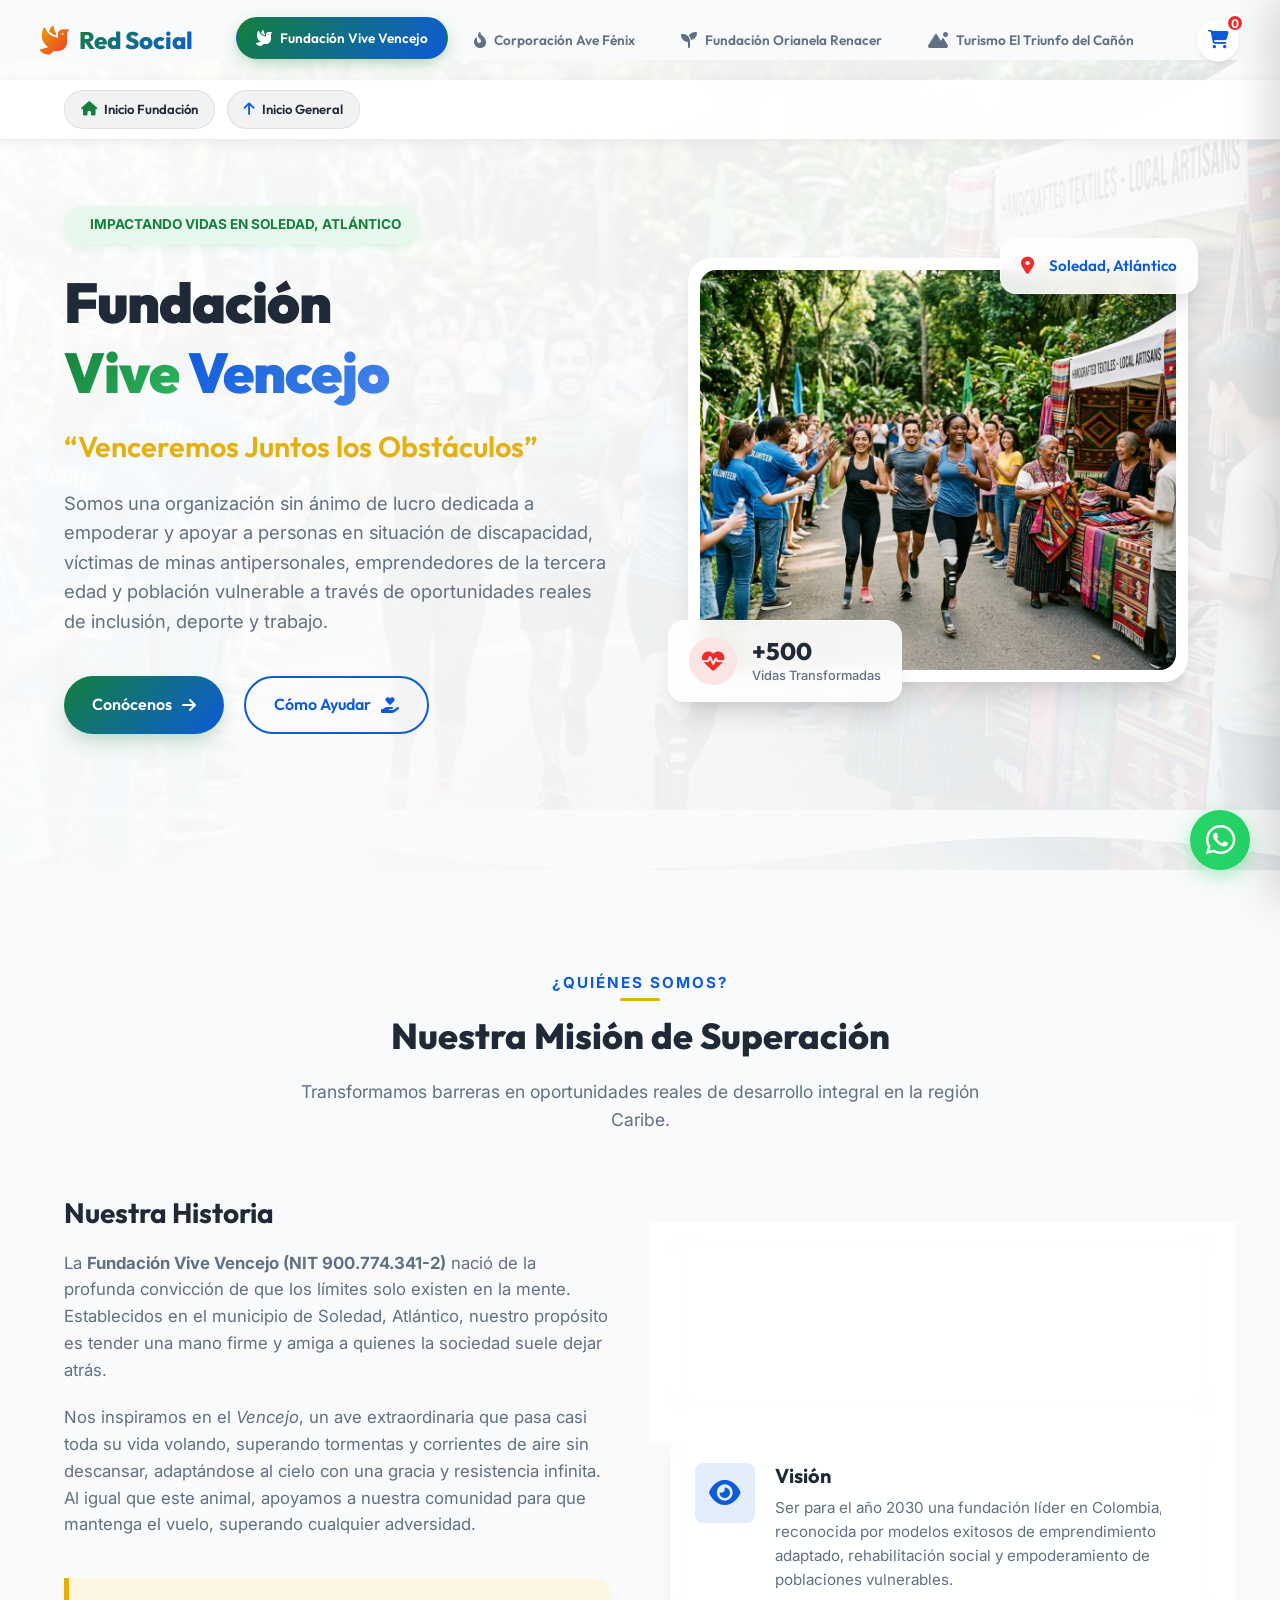
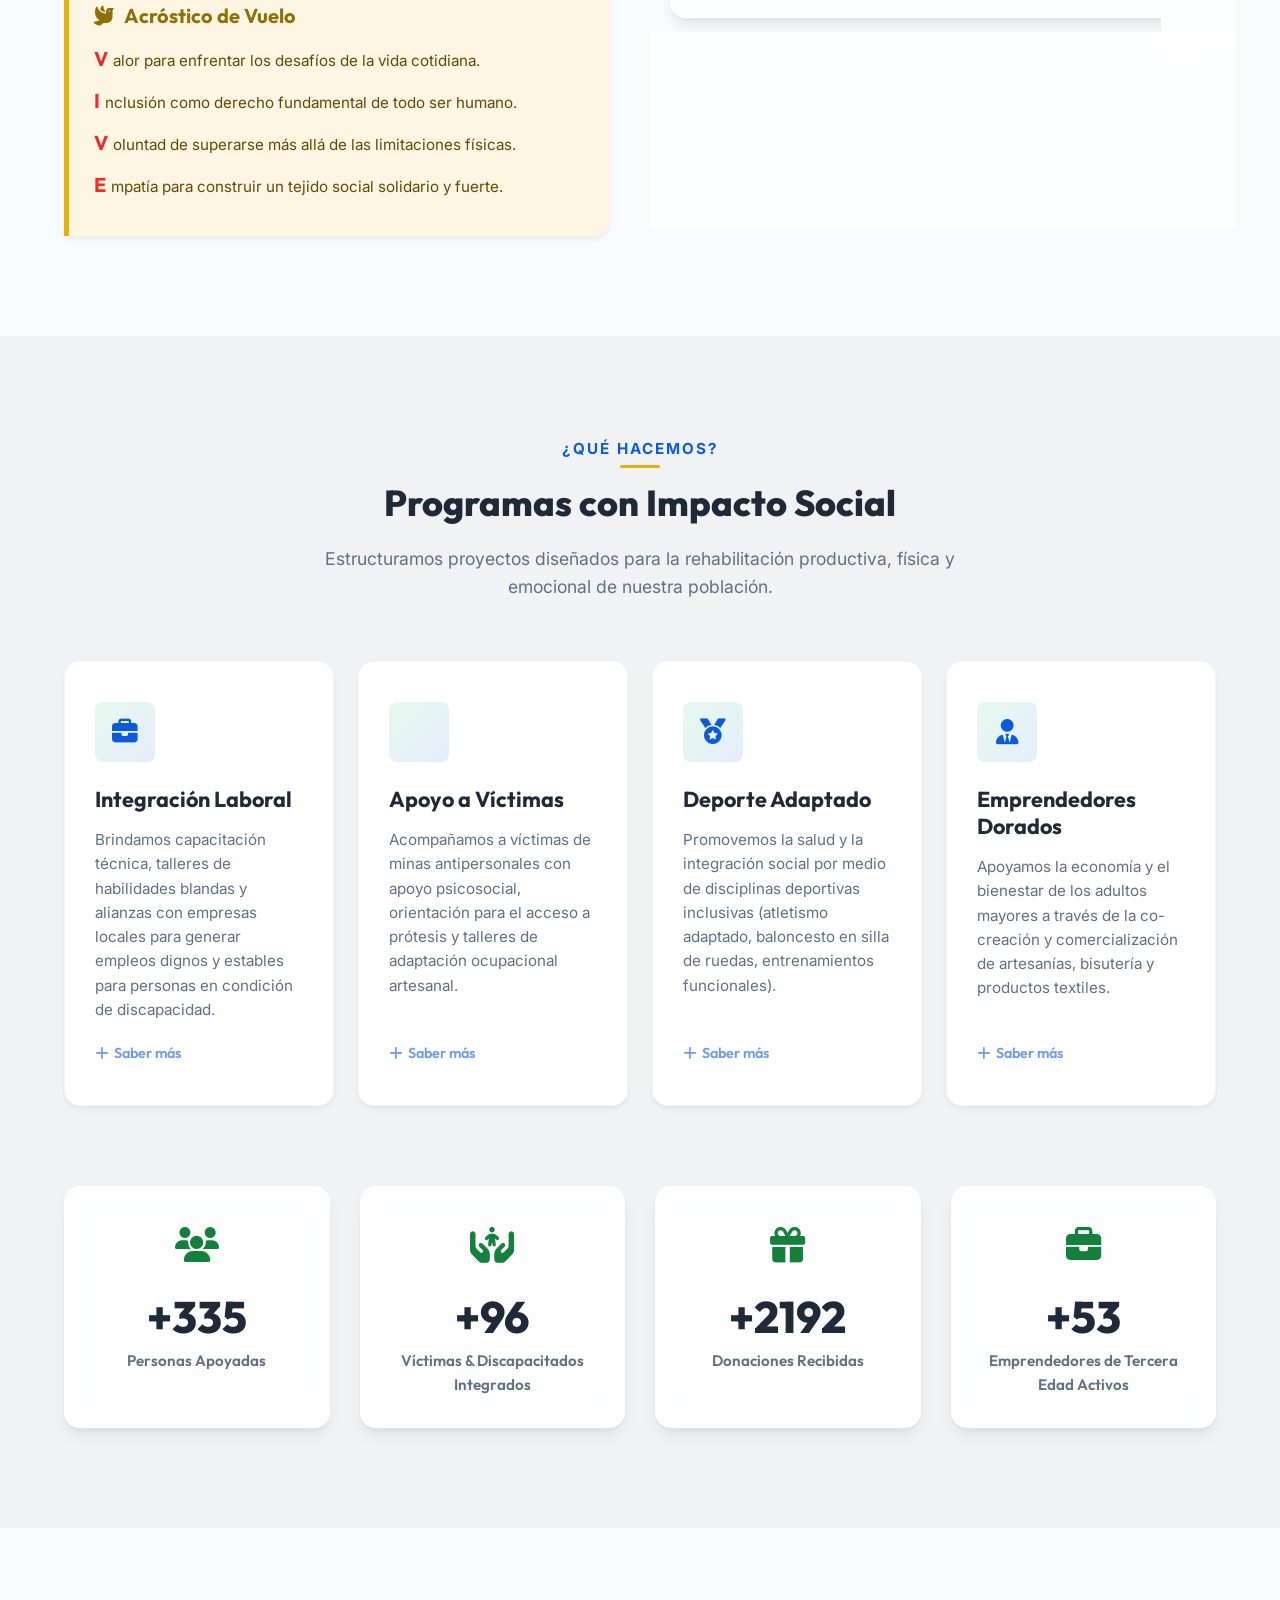
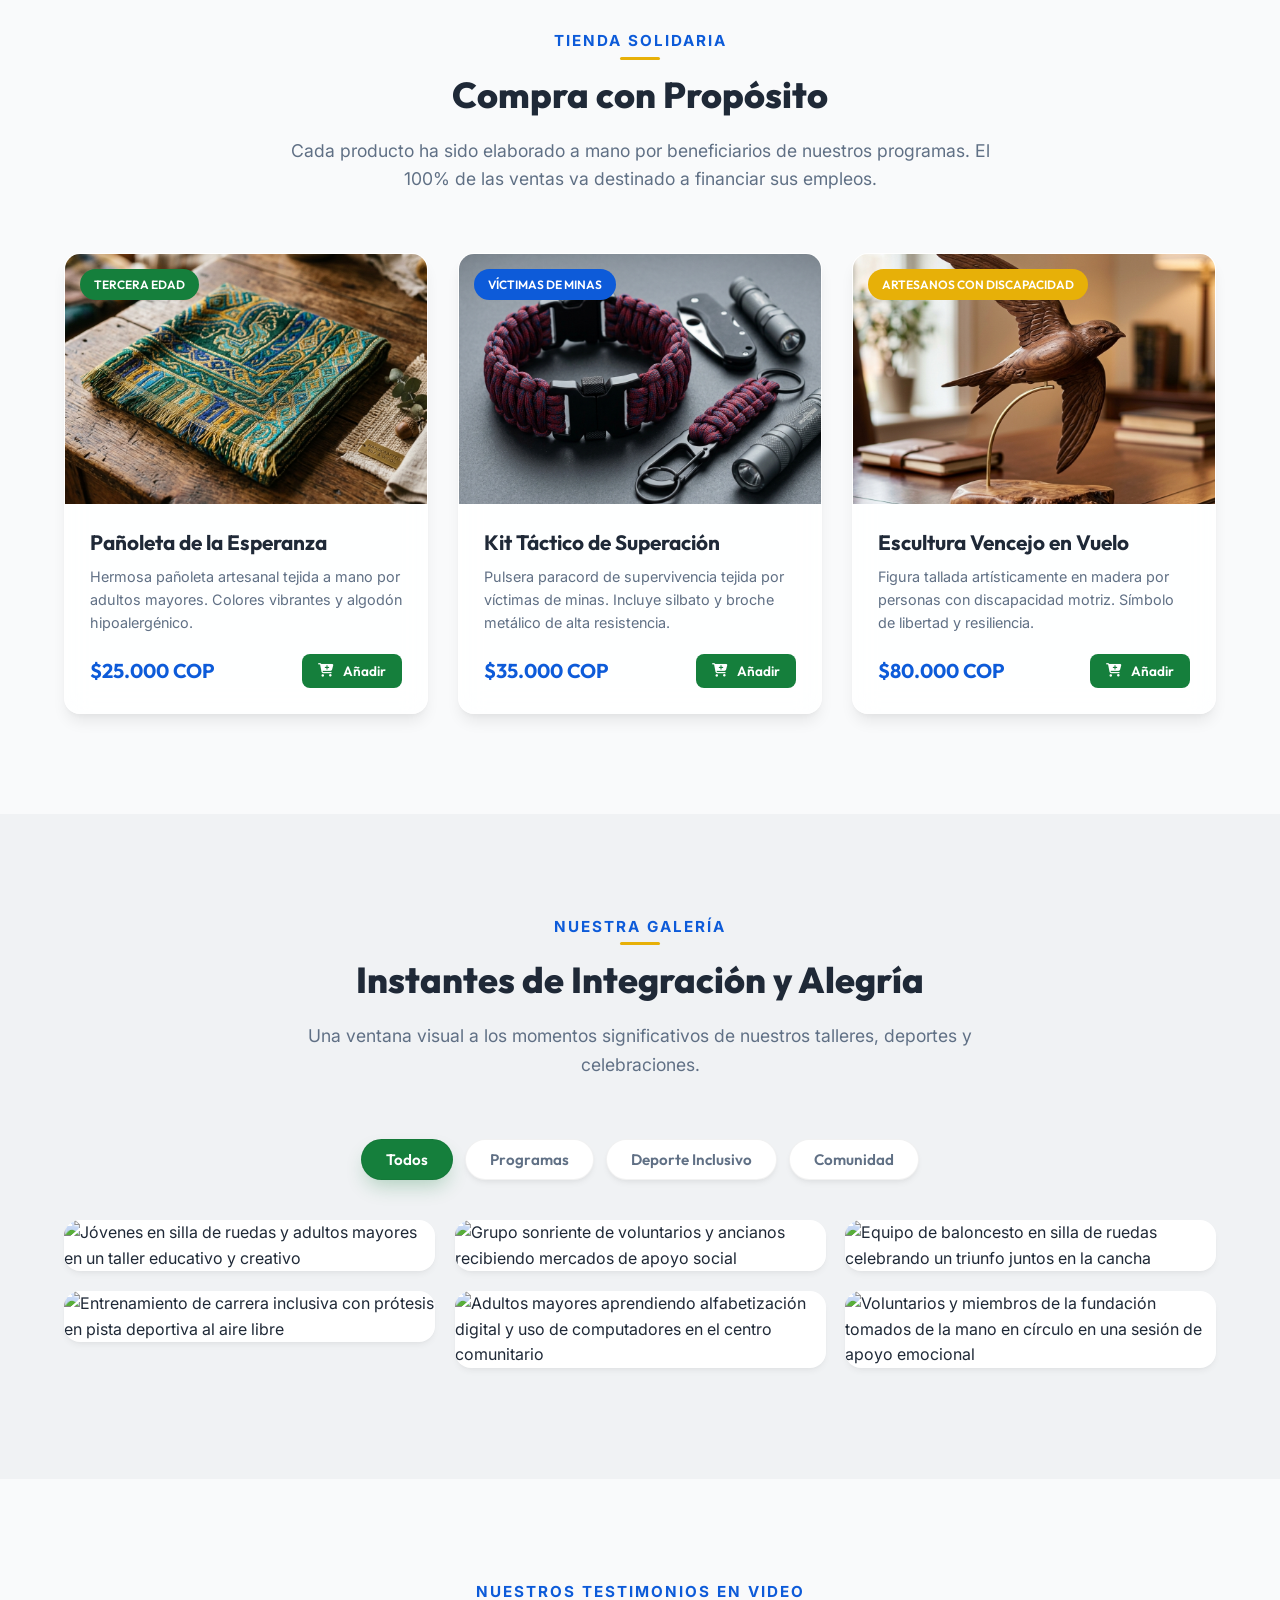
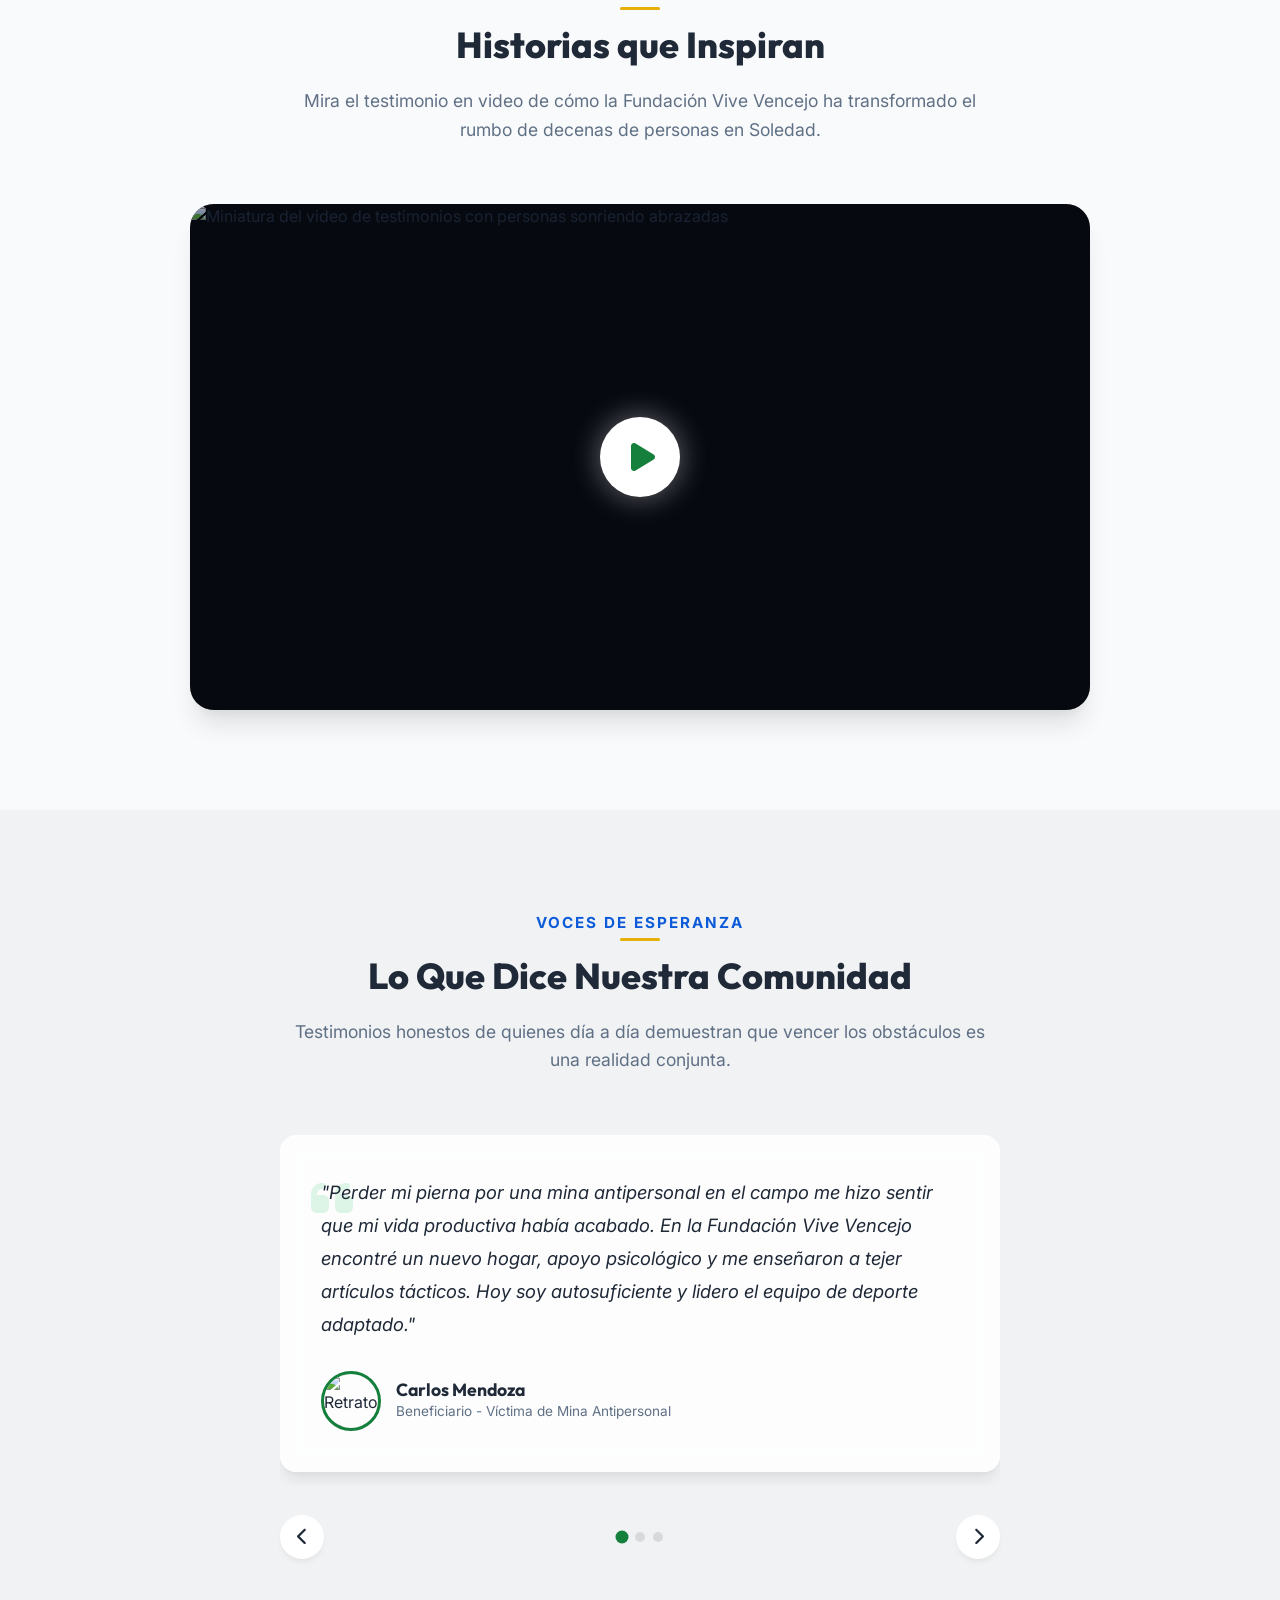
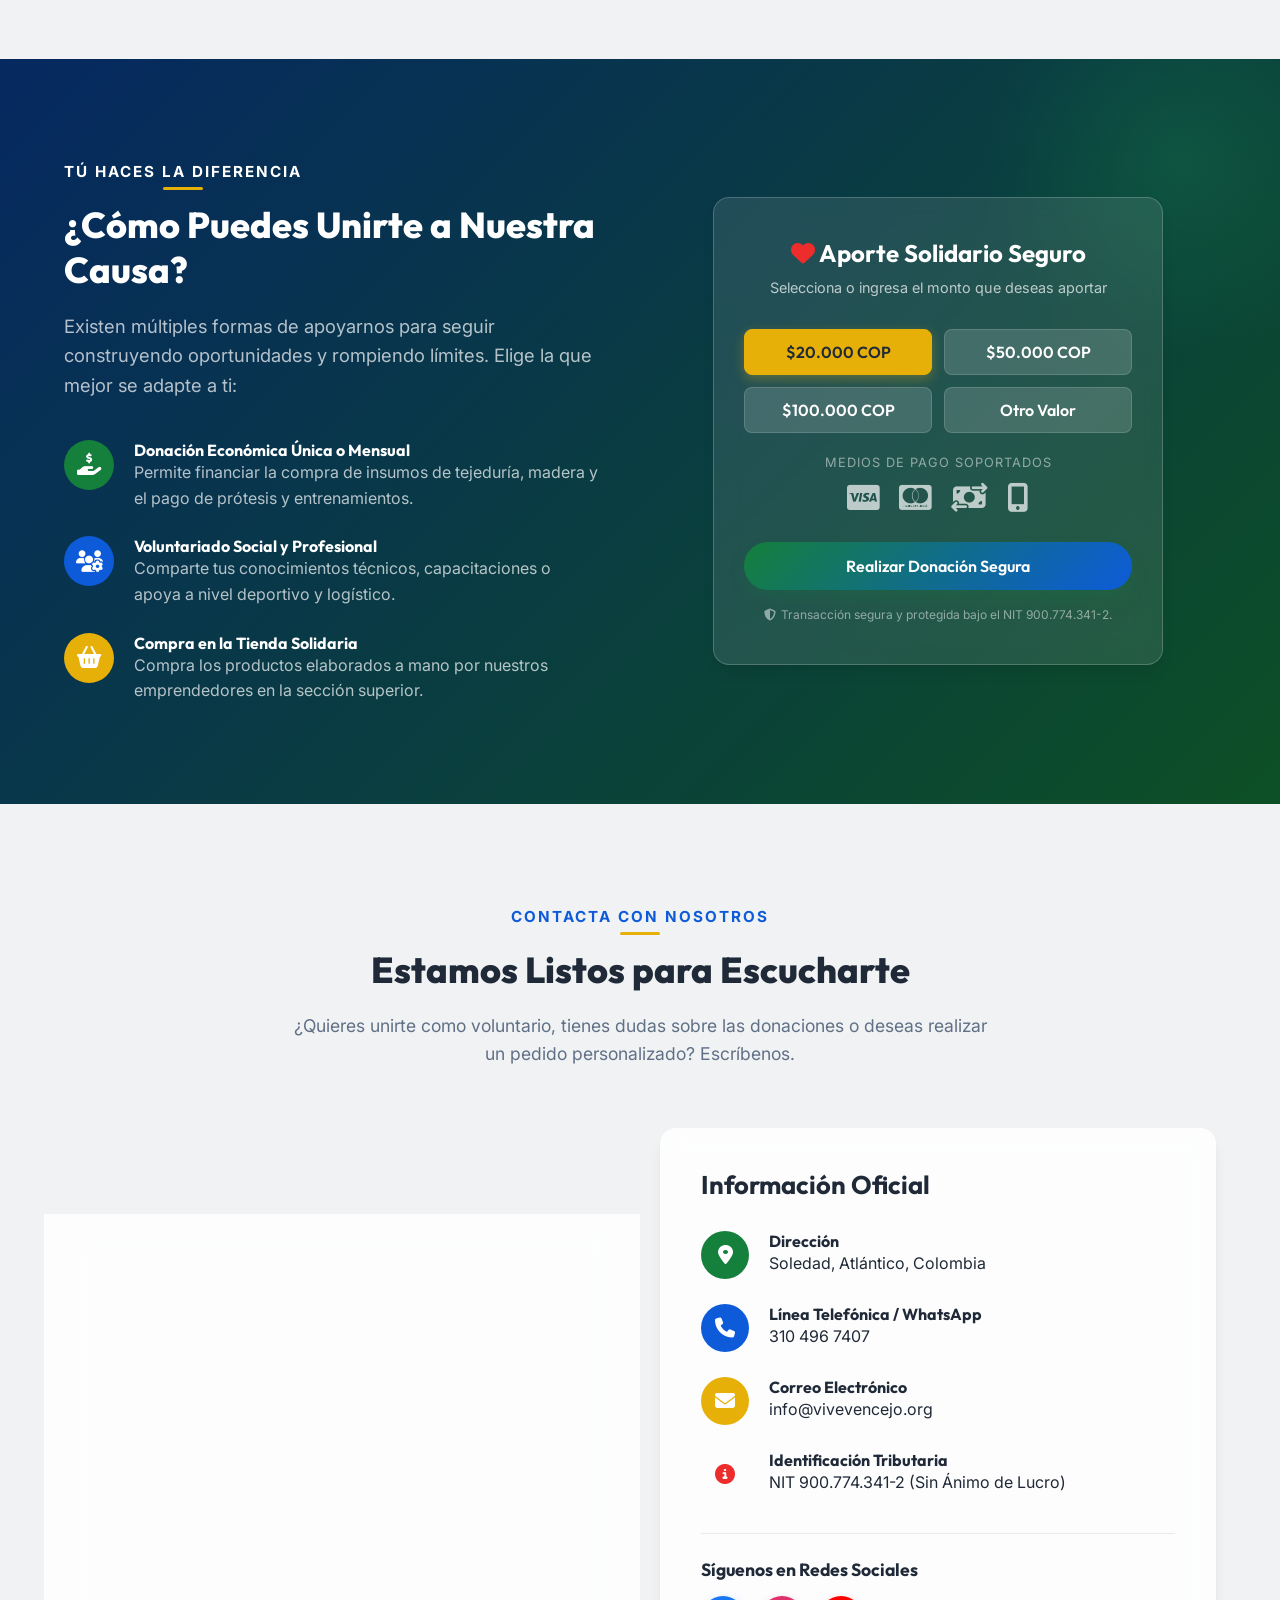
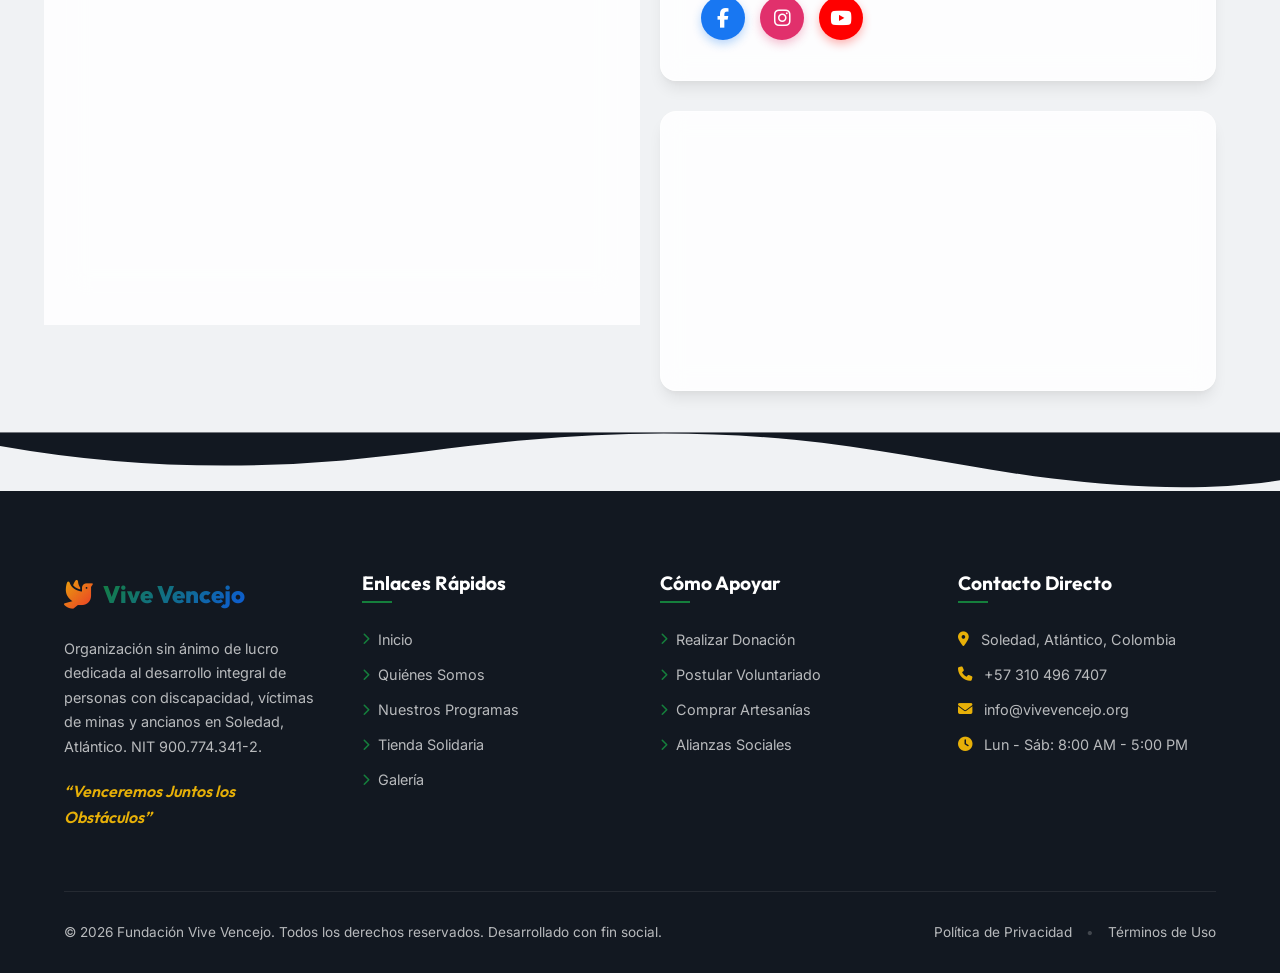
==== commit 371be7c1: "feat: Reestructurar en portal de 4 organizaciones con tabs y paneles" ====
--- a/index.html
+++ b/index.html
@@ -21,7 +21,7 @@
     <meta property="twitter:description" content="Apoyamos a personas con discapacidad, víctimas de minas antipersonales y emprendedores de la tercera edad en Colombia. Descubre cómo ayudar hoy.">
     <meta property="twitter:image" content="assets/hero-community.png">
 
-    <title>Fundación Vive Vencejo | Venceremos Juntos los Obstáculos</title>
+    <title>Red de Organizaciones Sociales | Venceremos Juntos los Obstáculos</title>
 
     <!-- Google Fonts: Outfit (headings) & Inter (body) -->
     <link rel="preconnect" href="https://fonts.googleapis.com">
@@ -44,28 +44,29 @@
     <!-- CABECERA Y NAVEGACIÓN -->
     <header class="main-header" id="header">
         <div class="header-container container">
-            <a href="#" class="logo" aria-label="Fundación Vive Vencejo Inicio">
+            <a href="#portal-inicio" class="logo" aria-label="Portal de Organizaciones Sociales - Inicio">
                 <span class="logo-accent"><i class="fa-solid fa-dove"></i></span>
-                <span class="logo-text">Vive Vencejo</span>
+                <span class="logo-text">Red Social</span>
             </a>
 
-            <nav class="nav-menu" id="nav-menu" aria-label="Navegación principal">
-                <ul>
-                    <li><a href="#inicio" class="nav-link active">Inicio</a></li>
-                    <li><a href="#quienes-somos" class="nav-link">Quiénes Somos</a></li>
-                    <li><a href="#programas" class="nav-link">Programas</a></li>
-                    <li><a href="#tienda" class="nav-link">Tienda Solidaria</a></li>
-                    <li><a href="#galeria" class="nav-link">Galería</a></li>
-                    <li><a href="#testimonios" class="nav-link">Testimonios</a></li>
-                    <li><a href="#contacto" class="nav-link">Contacto</a></li>
-                </ul>
-                <div class="nav-actions">
-                    <a href="#donar" class="btn-donate-nav btn btn-primary-gradient">Cómo Ayudar</a>
-                    <button class="cart-trigger" id="cart-trigger" aria-label="Ver carrito de compras, 0 artículos" aria-haspopup="dialog">
-                        <i class="fa-solid fa-shopping-cart" aria-hidden="true"></i>
-                        <span class="cart-badge" id="cart-count">0</span>
-                    </button>
-                </div>
+            <!-- TABS DE ORGANIZACIONES (MENÚ PRINCIPAL) -->
+            <nav class="org-tabs-nav" id="org-tabs-nav" aria-label="Seleccionar organización">
+                <button class="org-tab active" data-panel="panel-vencejo" id="tab-vencejo" aria-selected="true">
+                    <i class="fa-solid fa-dove"></i>
+                    <span>Fundación Vive Vencejo</span>
+                </button>
+                <button class="org-tab" data-panel="panel-fenix" id="tab-fenix" aria-selected="false">
+                    <i class="fa-solid fa-fire-flame-curved"></i>
+                    <span>Corporación Ave Fénix</span>
+                </button>
+                <button class="org-tab" data-panel="panel-orianela" id="tab-orianela" aria-selected="false">
+                    <i class="fa-solid fa-seedling"></i>
+                    <span>Fundación Orianela Renacer</span>
+                </button>
+                <button class="org-tab" data-panel="panel-turismo" id="tab-turismo" aria-selected="false">
+                    <i class="fa-solid fa-mountain-sun"></i>
+                    <span>Turismo El Triunfo del Cañón</span>
+                </button>
             </nav>
 
             <div class="header-buttons-mobile">
@@ -73,16 +74,45 @@
                     <i class="fa-solid fa-shopping-cart" aria-hidden="true"></i>
                     <span class="cart-badge" id="cart-count-mobile">0</span>
                 </button>
-                <button class="hamburger-menu" id="hamburger-menu" aria-expanded="false" aria-controls="nav-menu" aria-label="Abrir menú de navegación">
+                <button class="hamburger-menu" id="hamburger-menu" aria-expanded="false" aria-controls="org-tabs-nav" aria-label="Abrir menú de organizaciones">
                     <span class="hamburger-bar"></span>
                     <span class="hamburger-bar"></span>
                     <span class="hamburger-bar"></span>
                 </button>
             </div>
+
+            <!-- Carrito (desktop) -->
+            <div class="nav-actions desktop-cart">
+                <button class="cart-trigger" id="cart-trigger" aria-label="Ver carrito de compras, 0 artículos" aria-haspopup="dialog">
+                    <i class="fa-solid fa-shopping-cart" aria-hidden="true"></i>
+                    <span class="cart-badge" id="cart-count">0</span>
+                </button>
+            </div>
         </div>
     </header>
 
+    <!-- ANCLA DE INICIO DEL PORTAL -->
+    <div id="portal-inicio"></div>
+
     <main id="main-content">
+
+        <!-- ==========================================
+             PANEL 1: FUNDACIÓN VIVE VENCEJO
+             ========================================== -->
+        <div id="panel-vencejo" class="org-panel active" role="region" aria-labelledby="tab-vencejo">
+
+        <!-- BOTONES DE NAVEGACIÓN INTERNA (VENCEJO) -->
+        <div class="panel-nav-bar" id="panel-vencejo-nav">
+            <div class="container panel-nav-inner">
+                <a href="#panel-vencejo-top" class="panel-nav-btn" aria-label="Ir al inicio de Fundación Vive Vencejo">
+                    <i class="fa-solid fa-house"></i> Inicio Fundación
+                </a>
+                <a href="#portal-inicio" class="panel-nav-btn panel-nav-btn--top" aria-label="Ir al inicio general de la página">
+                    <i class="fa-solid fa-arrow-up"></i> Inicio General
+                </a>
+            </div>
+        </div>
+        <div id="panel-vencejo-top"></div>
 
         <!-- SECCIÓN 1: HERO / INICIO -->
         <section id="inicio" class="hero-section">
@@ -679,6 +709,113 @@
             </div>
         </section>
 
+        </div><!-- /panel-vencejo -->
+
+
+        <!-- ==========================================
+             PANEL 2: CORPORACIÓN AVE FÉNIX
+             ========================================== -->
+        <div id="panel-fenix" class="org-panel" role="region" aria-labelledby="tab-fenix">
+
+            <!-- BOTONES DE NAVEGACIÓN INTERNA (FÉNIX) -->
+            <div class="panel-nav-bar">
+                <div class="container panel-nav-inner">
+                    <a href="#panel-fenix-top" class="panel-nav-btn" aria-label="Ir al inicio de Corporación Ave Fénix">
+                        <i class="fa-solid fa-house"></i> Inicio Corporación
+                    </a>
+                    <a href="#portal-inicio" class="panel-nav-btn panel-nav-btn--top" aria-label="Ir al inicio general de la página">
+                        <i class="fa-solid fa-arrow-up"></i> Inicio General
+                    </a>
+                </div>
+            </div>
+            <div id="panel-fenix-top"></div>
+
+            <!-- Contenido próximamente -->
+            <section class="coming-soon-section section-padding">
+                <div class="container text-center">
+                    <div class="coming-soon-card card-glass">
+                        <div class="coming-soon-icon" style="--org-color: hsl(20, 90%, 50%)">
+                            <i class="fa-solid fa-fire-flame-curved"></i>
+                        </div>
+                        <h2 class="coming-soon-title">Corporación Ave Fénix</h2>
+                        <p class="coming-soon-text">Estamos construyendo el espacio digital de esta organización. Pronto encontrarás aquí toda la información sobre sus programas, impacto social y formas de apoyar.</p>
+                        <span class="coming-soon-badge"><i class="fa-solid fa-clock"></i> Próximamente</span>
+                    </div>
+                </div>
+            </section>
+
+        </div><!-- /panel-fenix -->
+
+
+        <!-- ==========================================
+             PANEL 3: FUNDACIÓN ORIANELA RENACER
+             ========================================== -->
+        <div id="panel-orianela" class="org-panel" role="region" aria-labelledby="tab-orianela">
+
+            <!-- BOTONES DE NAVEGACIÓN INTERNA (ORIANELA) -->
+            <div class="panel-nav-bar">
+                <div class="container panel-nav-inner">
+                    <a href="#panel-orianela-top" class="panel-nav-btn" aria-label="Ir al inicio de Fundación Orianela Renacer">
+                        <i class="fa-solid fa-house"></i> Inicio Fundación
+                    </a>
+                    <a href="#portal-inicio" class="panel-nav-btn panel-nav-btn--top" aria-label="Ir al inicio general de la página">
+                        <i class="fa-solid fa-arrow-up"></i> Inicio General
+                    </a>
+                </div>
+            </div>
+            <div id="panel-orianela-top"></div>
+
+            <!-- Contenido próximamente -->
+            <section class="coming-soon-section section-padding">
+                <div class="container text-center">
+                    <div class="coming-soon-card card-glass">
+                        <div class="coming-soon-icon" style="--org-color: hsl(142, 72%, 29%)">
+                            <i class="fa-solid fa-seedling"></i>
+                        </div>
+                        <h2 class="coming-soon-title">Fundación Orianela Renacer</h2>
+                        <p class="coming-soon-text">Este espacio está reservado para presentar los proyectos, beneficiarios y la misión de la Fundación Orianela Renacer. Muy pronto podrás conocer todo sobre su labor transformadora.</p>
+                        <span class="coming-soon-badge"><i class="fa-solid fa-clock"></i> Próximamente</span>
+                    </div>
+                </div>
+            </section>
+
+        </div><!-- /panel-orianela -->
+
+
+        <!-- ==========================================
+             PANEL 4: TURISMO EL TRIUNFO DEL CAÑÓN
+             ========================================== -->
+        <div id="panel-turismo" class="org-panel" role="region" aria-labelledby="tab-turismo">
+
+            <!-- BOTONES DE NAVEGACIÓN INTERNA (TURISMO) -->
+            <div class="panel-nav-bar">
+                <div class="container panel-nav-inner">
+                    <a href="#panel-turismo-top" class="panel-nav-btn" aria-label="Ir al inicio de Turismo El Triunfo del Cañón">
+                        <i class="fa-solid fa-house"></i> Inicio Turismo
+                    </a>
+                    <a href="#portal-inicio" class="panel-nav-btn panel-nav-btn--top" aria-label="Ir al inicio general de la página">
+                        <i class="fa-solid fa-arrow-up"></i> Inicio General
+                    </a>
+                </div>
+            </div>
+            <div id="panel-turismo-top"></div>
+
+            <!-- Contenido próximamente -->
+            <section class="coming-soon-section section-padding">
+                <div class="container text-center">
+                    <div class="coming-soon-card card-glass">
+                        <div class="coming-soon-icon" style="--org-color: hsl(217, 89%, 45%)">
+                            <i class="fa-solid fa-mountain-sun"></i>
+                        </div>
+                        <h2 class="coming-soon-title">Turismo El Triunfo del Cañón</h2>
+                        <p class="coming-soon-text">Descubre muy pronto los paisajes, recorridos y experiencias únicas que ofrece El Triunfo del Cañón. Este espacio reunirá toda la oferta turística y las formas de reservar tu aventura.</p>
+                        <span class="coming-soon-badge"><i class="fa-solid fa-clock"></i> Próximamente</span>
+                    </div>
+                </div>
+            </section>
+
+        </div><!-- /panel-turismo -->
+
     </main>
 
     <!-- PIE DE PÁGINA (FOOTER) -->
--- a/index.css
+++ b/index.css
@@ -476,9 +476,208 @@
     transition: var(--transition-normal);
 }
 
-/* HEADER RESPONSIVE */
+/* ============================================================
+   SISTEMA DE TABS ORGANIZACIONALES (MENÚ PRINCIPAL)
+   ============================================================ */
+
+/* Contenedor de tabs en el header */
+.org-tabs-nav {
+    display: flex;
+    align-items: center;
+    gap: 6px;
+    flex: 1;
+    justify-content: center;
+}
+
+/* Cada tab/botón de organización */
+.org-tab {
+    display: inline-flex;
+    align-items: center;
+    gap: 8px;
+    padding: 10px 18px;
+    border-radius: 50px;
+    font-family: var(--font-headings);
+    font-weight: 600;
+    font-size: 0.85rem;
+    color: var(--color-text-muted);
+    background-color: transparent;
+    border: 2px solid transparent;
+    cursor: pointer;
+    transition: var(--transition-normal);
+    white-space: nowrap;
+}
+.org-tab i {
+    font-size: 1rem;
+    transition: var(--transition-normal);
+}
+.org-tab:hover {
+    color: var(--color-primary-green);
+    background-color: var(--color-primary-green-light);
+    border-color: var(--color-primary-green);
+    transform: translateY(-2px);
+}
+.org-tab.active {
+    color: var(--color-white);
+    background: linear-gradient(135deg, var(--color-primary-green), var(--color-secondary-blue));
+    border-color: transparent;
+    box-shadow: 0 6px 18px -4px hsla(142, 72%, 29%, 0.4);
+    transform: translateY(-2px);
+}
+
+/* Carrito desktop separado */
+.desktop-cart {
+    display: flex;
+    align-items: center;
+}
+
+/* ============================================================
+   PANELES DE ORGANIZACIONES
+   ============================================================ */
+
+/* Todos los paneles ocultos por defecto */
+.org-panel {
+    display: none;
+    animation: fadeInPanel 0.4s ease;
+}
+/* Solo el panel activo es visible */
+.org-panel.active {
+    display: block;
+}
+
+@keyframes fadeInPanel {
+    from { opacity: 0; transform: translateY(12px); }
+    to   { opacity: 1; transform: translateY(0); }
+}
+
+/* ============================================================
+   BARRA DE NAVEGACIÓN INTERNA (Dentro de cada panel)
+   ============================================================ */
+
+.panel-nav-bar {
+    position: sticky;
+    top: var(--header-height);
+    z-index: 500;
+    background-color: rgba(255, 255, 255, 0.92);
+    backdrop-filter: blur(12px);
+    -webkit-backdrop-filter: blur(12px);
+    border-bottom: 1px solid rgba(0, 0, 0, 0.07);
+    box-shadow: 0 2px 12px rgba(0, 0, 0, 0.06);
+    padding: 10px 0;
+}
+
+.panel-nav-inner {
+    display: flex;
+    align-items: center;
+    gap: 12px;
+    justify-content: flex-start;
+}
+
+/* Botón de navegación interna */
+.panel-nav-btn {
+    display: inline-flex;
+    align-items: center;
+    gap: 7px;
+    padding: 8px 16px;
+    border-radius: 50px;
+    font-family: var(--font-headings);
+    font-weight: 600;
+    font-size: 0.82rem;
+    color: var(--color-text-dark);
+    background-color: var(--color-bg-alt);
+    border: 1.5px solid rgba(0, 0, 0, 0.08);
+    cursor: pointer;
+    transition: var(--transition-normal);
+    text-decoration: none;
+}
+.panel-nav-btn i {
+    font-size: 0.9rem;
+    color: var(--color-primary-green);
+}
+.panel-nav-btn:hover {
+    background-color: var(--color-primary-green);
+    color: var(--color-white);
+    border-color: var(--color-primary-green);
+    transform: translateY(-2px);
+    box-shadow: var(--shadow-sm);
+}
+.panel-nav-btn:hover i {
+    color: var(--color-white);
+}
+
+/* Variante azul para el botón "Inicio General" */
+.panel-nav-btn--top i {
+    color: var(--color-secondary-blue);
+}
+.panel-nav-btn--top:hover {
+    background-color: var(--color-secondary-blue);
+    border-color: var(--color-secondary-blue);
+}
+
+/* ============================================================
+   PANTALLA "PRÓXIMAMENTE" PARA PANELES VACÍOS
+   ============================================================ */
+
+.coming-soon-section {
+    min-height: 60vh;
+    display: flex;
+    align-items: center;
+    background: linear-gradient(135deg, var(--color-bg-light) 0%, var(--color-bg-alt) 100%);
+}
+
+.coming-soon-card {
+    max-width: 620px;
+    margin: 0 auto;
+    padding: 60px 50px;
+    text-align: center;
+}
+
+.coming-soon-icon {
+    width: 100px;
+    height: 100px;
+    border-radius: 50%;
+    background-color: color-mix(in srgb, var(--org-color, var(--color-primary-green)) 12%, transparent);
+    color: var(--org-color, var(--color-primary-green));
+    display: flex;
+    align-items: center;
+    justify-content: center;
+    font-size: 2.8rem;
+    margin: 0 auto 30px;
+    box-shadow: 0 8px 24px -6px color-mix(in srgb, var(--org-color, var(--color-primary-green)) 35%, transparent);
+    animation: floatAnim 4s ease-in-out infinite;
+}
+
+.coming-soon-title {
+    font-size: 2rem;
+    font-weight: 800;
+    margin-bottom: 16px;
+    color: var(--color-text-dark);
+}
+
+.coming-soon-text {
+    font-size: 1.05rem;
+    color: var(--color-text-muted);
+    line-height: 1.7;
+    margin-bottom: 30px;
+}
+
+.coming-soon-badge {
+    display: inline-flex;
+    align-items: center;
+    gap: 8px;
+    padding: 10px 22px;
+    background: linear-gradient(135deg, var(--color-accent-gold-light), var(--color-accent-gold));
+    color: hsl(45, 90%, 25%);
+    border-radius: 50px;
+    font-weight: 700;
+    font-size: 0.9rem;
+    box-shadow: 0 4px 12px rgba(0,0,0,0.1);
+}
+
+/* ============================================================
+   HEADER RESPONSIVE — TABS MÓVILES
+   ============================================================ */
 @media (max-width: 1023px) {
-    .nav-menu {
+    .org-tabs-nav {
         position: fixed;
         top: 0;
         right: -100%;
@@ -489,30 +688,28 @@
         flex-direction: column;
         justify-content: flex-start;
         align-items: flex-start;
-        padding: 100px 40px 40px;
+        padding: 100px 24px 40px;
+        gap: 12px;
         transition: right var(--transition-slow);
         z-index: 1001;
     }
-    .nav-menu.open {
+    .org-tabs-nav.open {
         right: 0;
     }
-    .nav-menu ul {
-        flex-direction: column;
-        gap: 24px;
+    .org-tab {
         width: 100%;
-        margin-bottom: 40px;
-    }
-    .nav-link {
-        font-size: 1.15rem;
+        padding: 14px 20px;
+        font-size: 1rem;
+        border-radius: 12px;
     }
     .header-buttons-mobile {
         display: flex;
     }
-    .btn-donate-nav {
-        width: 100%;
+    .desktop-cart {
+        display: none;
     }
-    
-    /* Hamburguesa Animacion */
+
+    /* Hamburguesa Animación */
     .hamburger-menu.open .hamburger-bar:nth-child(1) {
         transform: translateY(10px) rotate(45deg);
     }
@@ -523,6 +720,20 @@
         transform: translateY(-11px) rotate(-45deg);
     }
 }
+
+@media (max-width: 576px) {
+    .panel-nav-btn {
+        font-size: 0.75rem;
+        padding: 7px 12px;
+    }
+    .coming-soon-card {
+        padding: 40px 24px;
+    }
+    .coming-soon-title {
+        font-size: 1.5rem;
+    }
+}
+
 
 /* SECCIÓN 1: HERO */
 .hero-section {
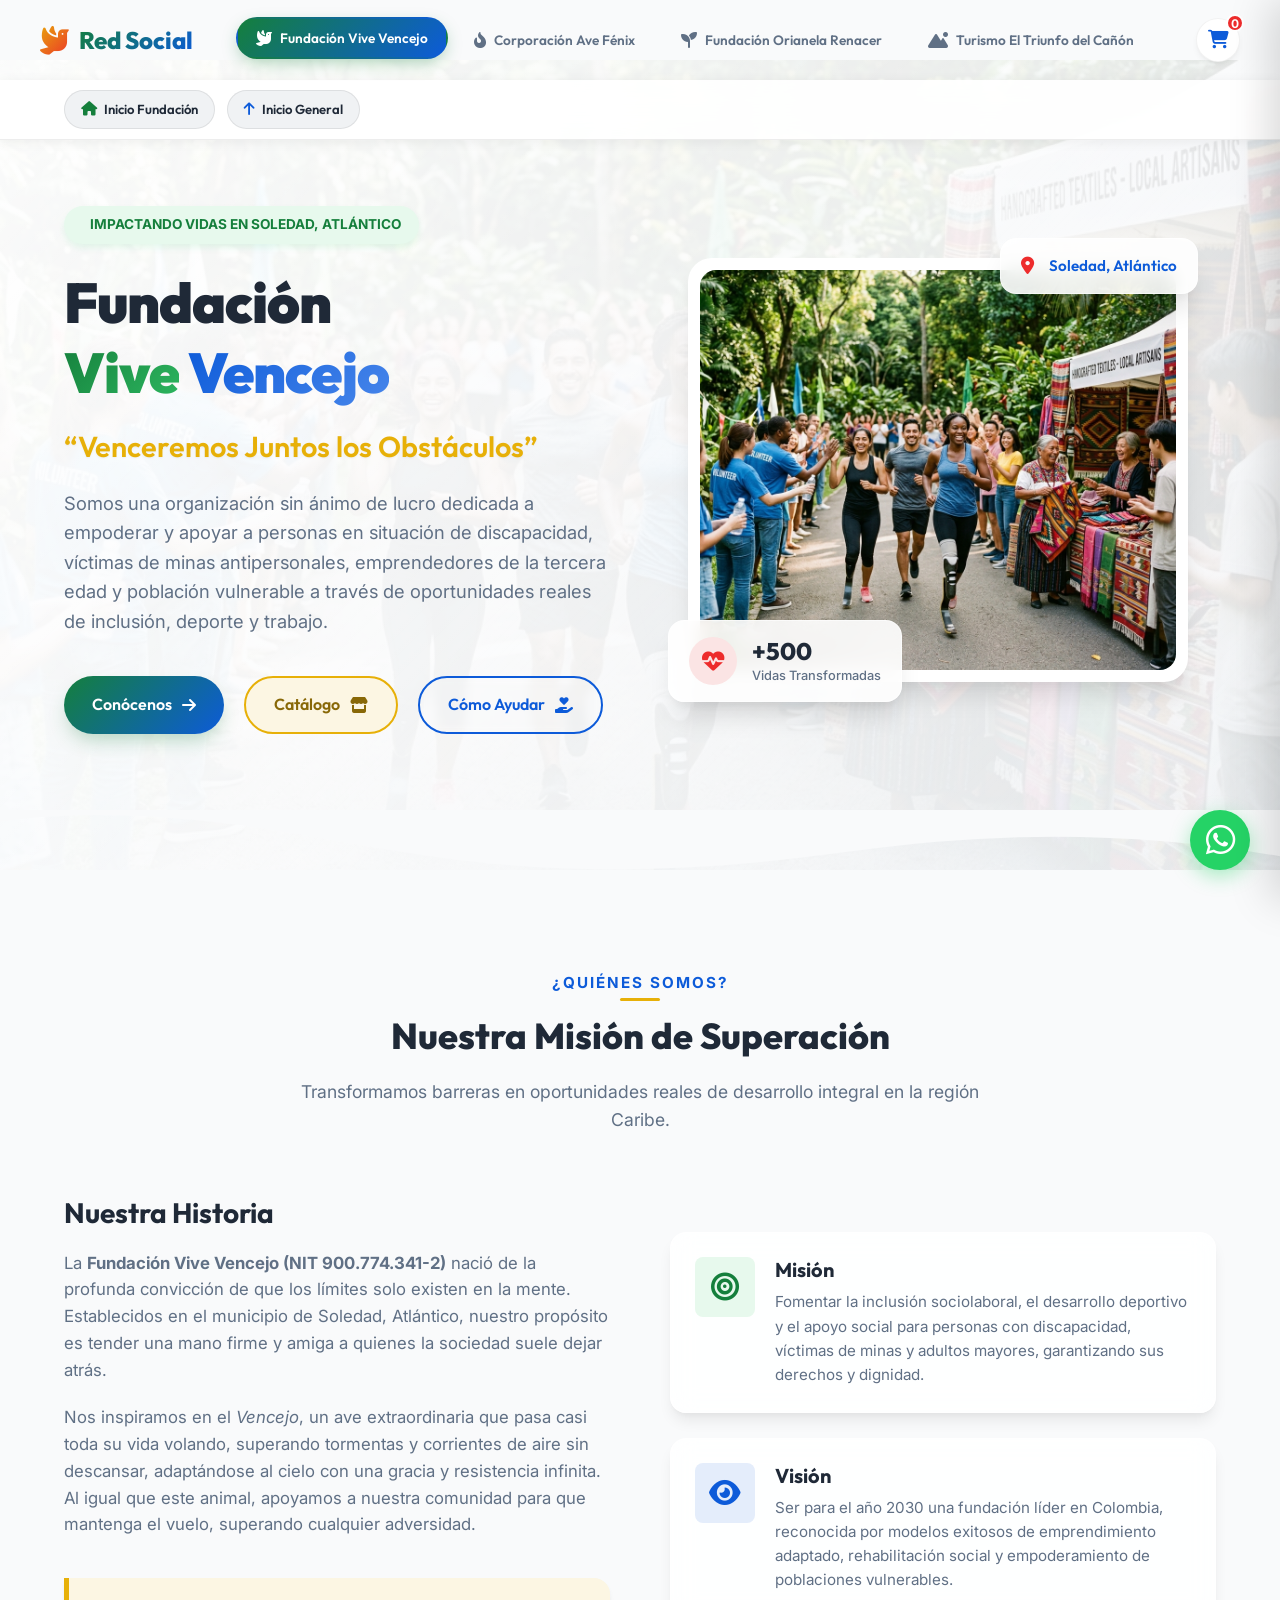
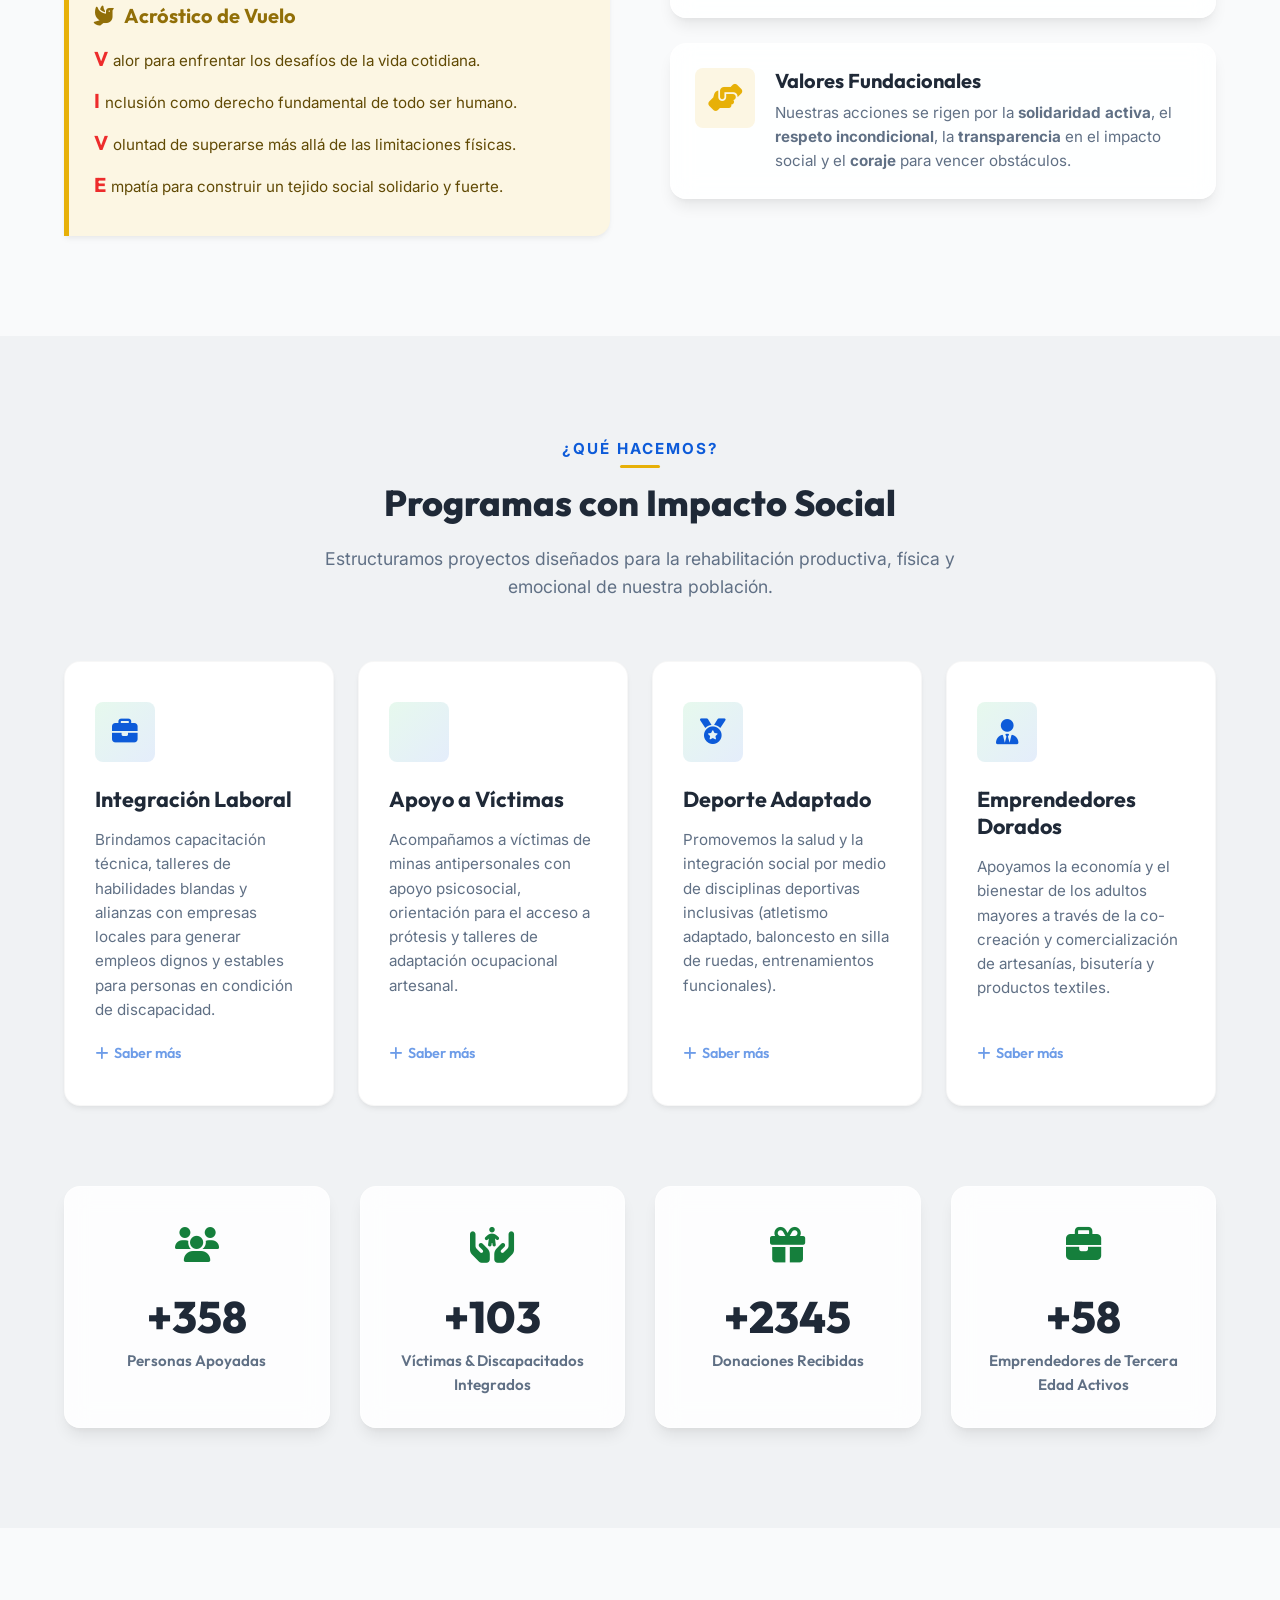
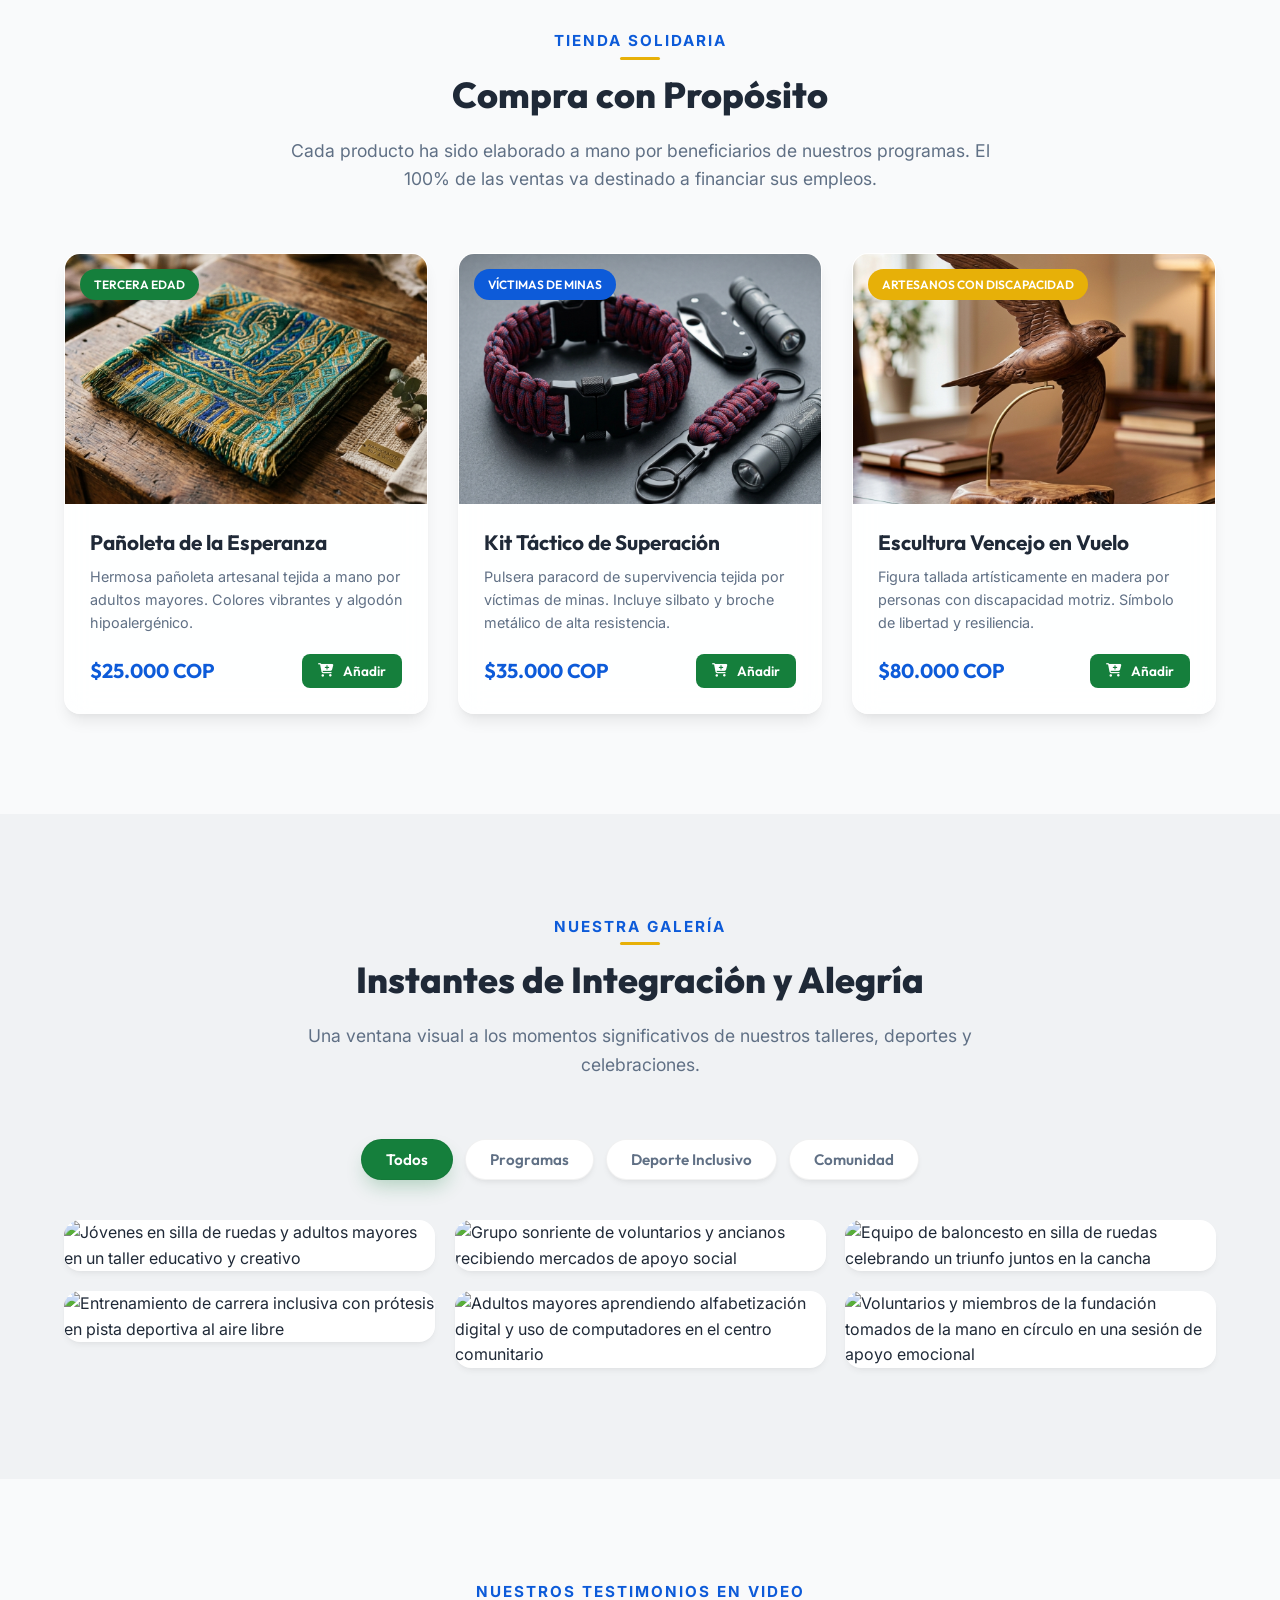
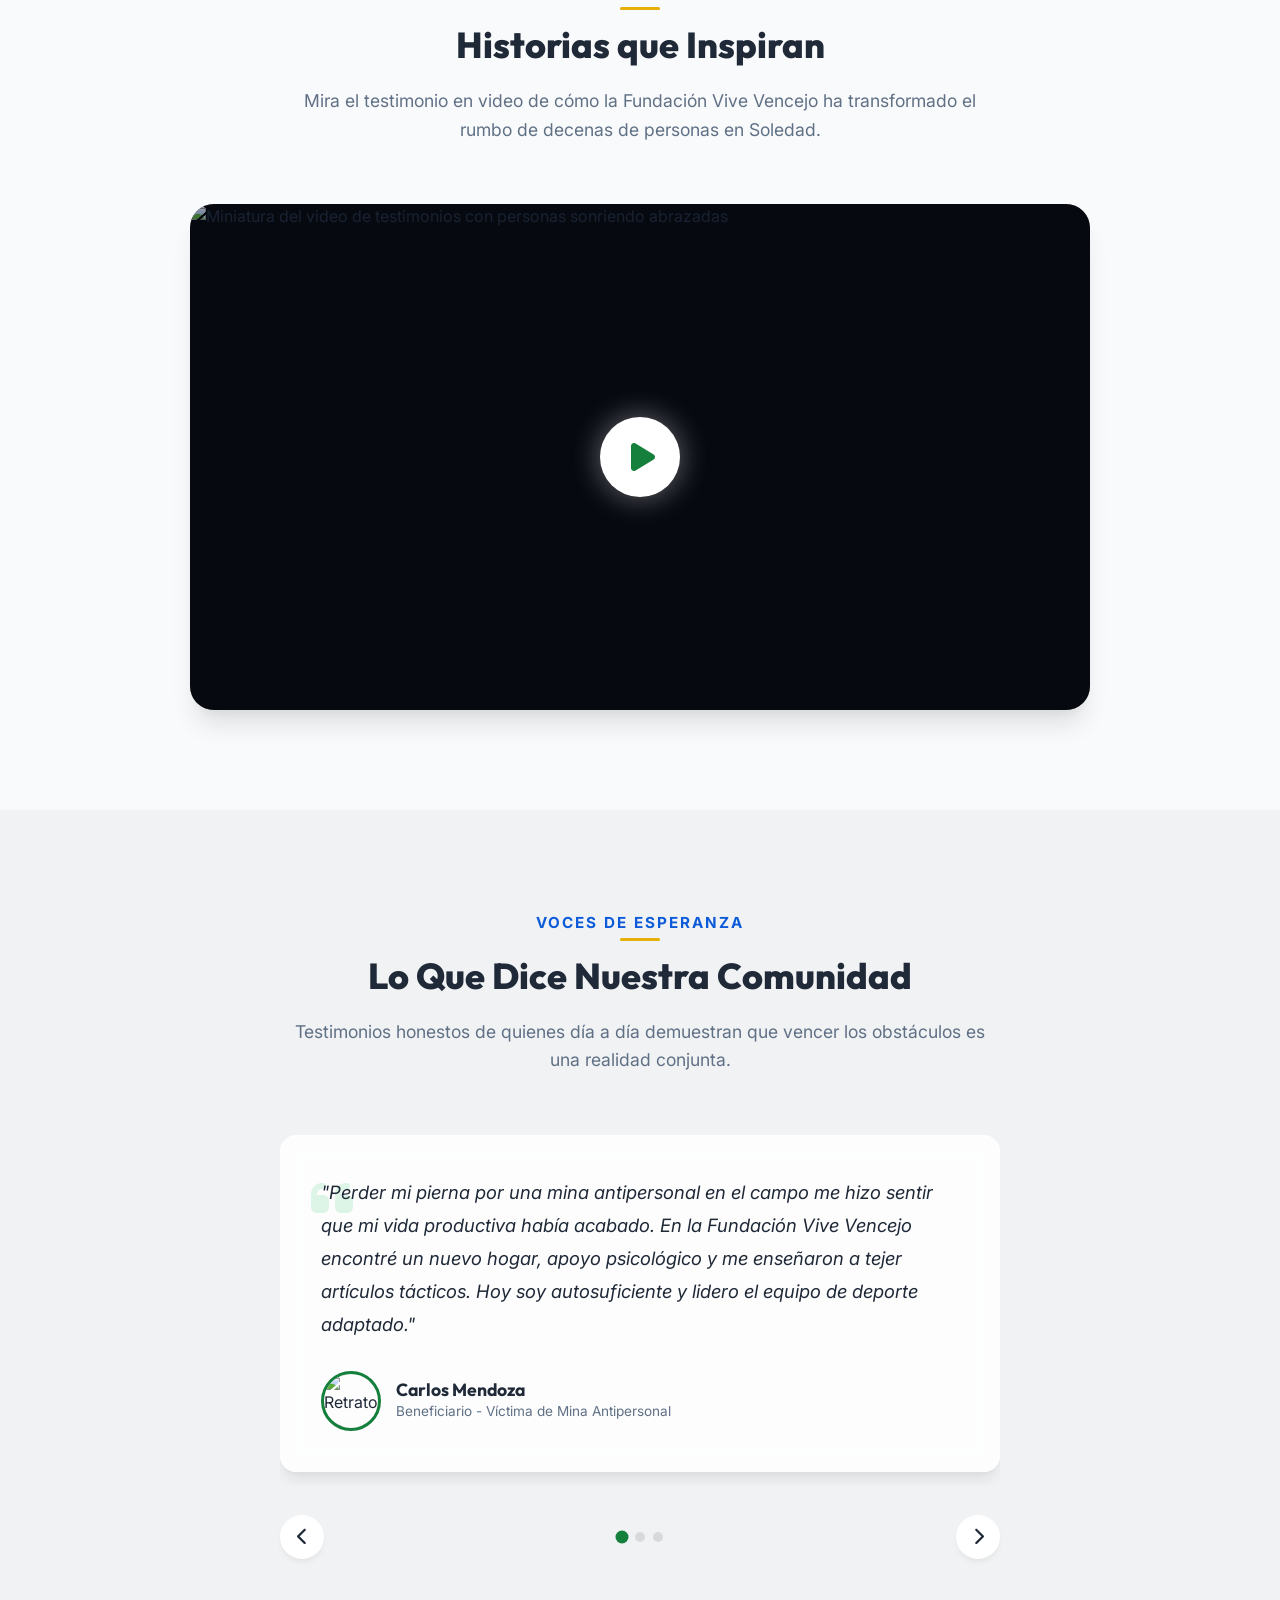
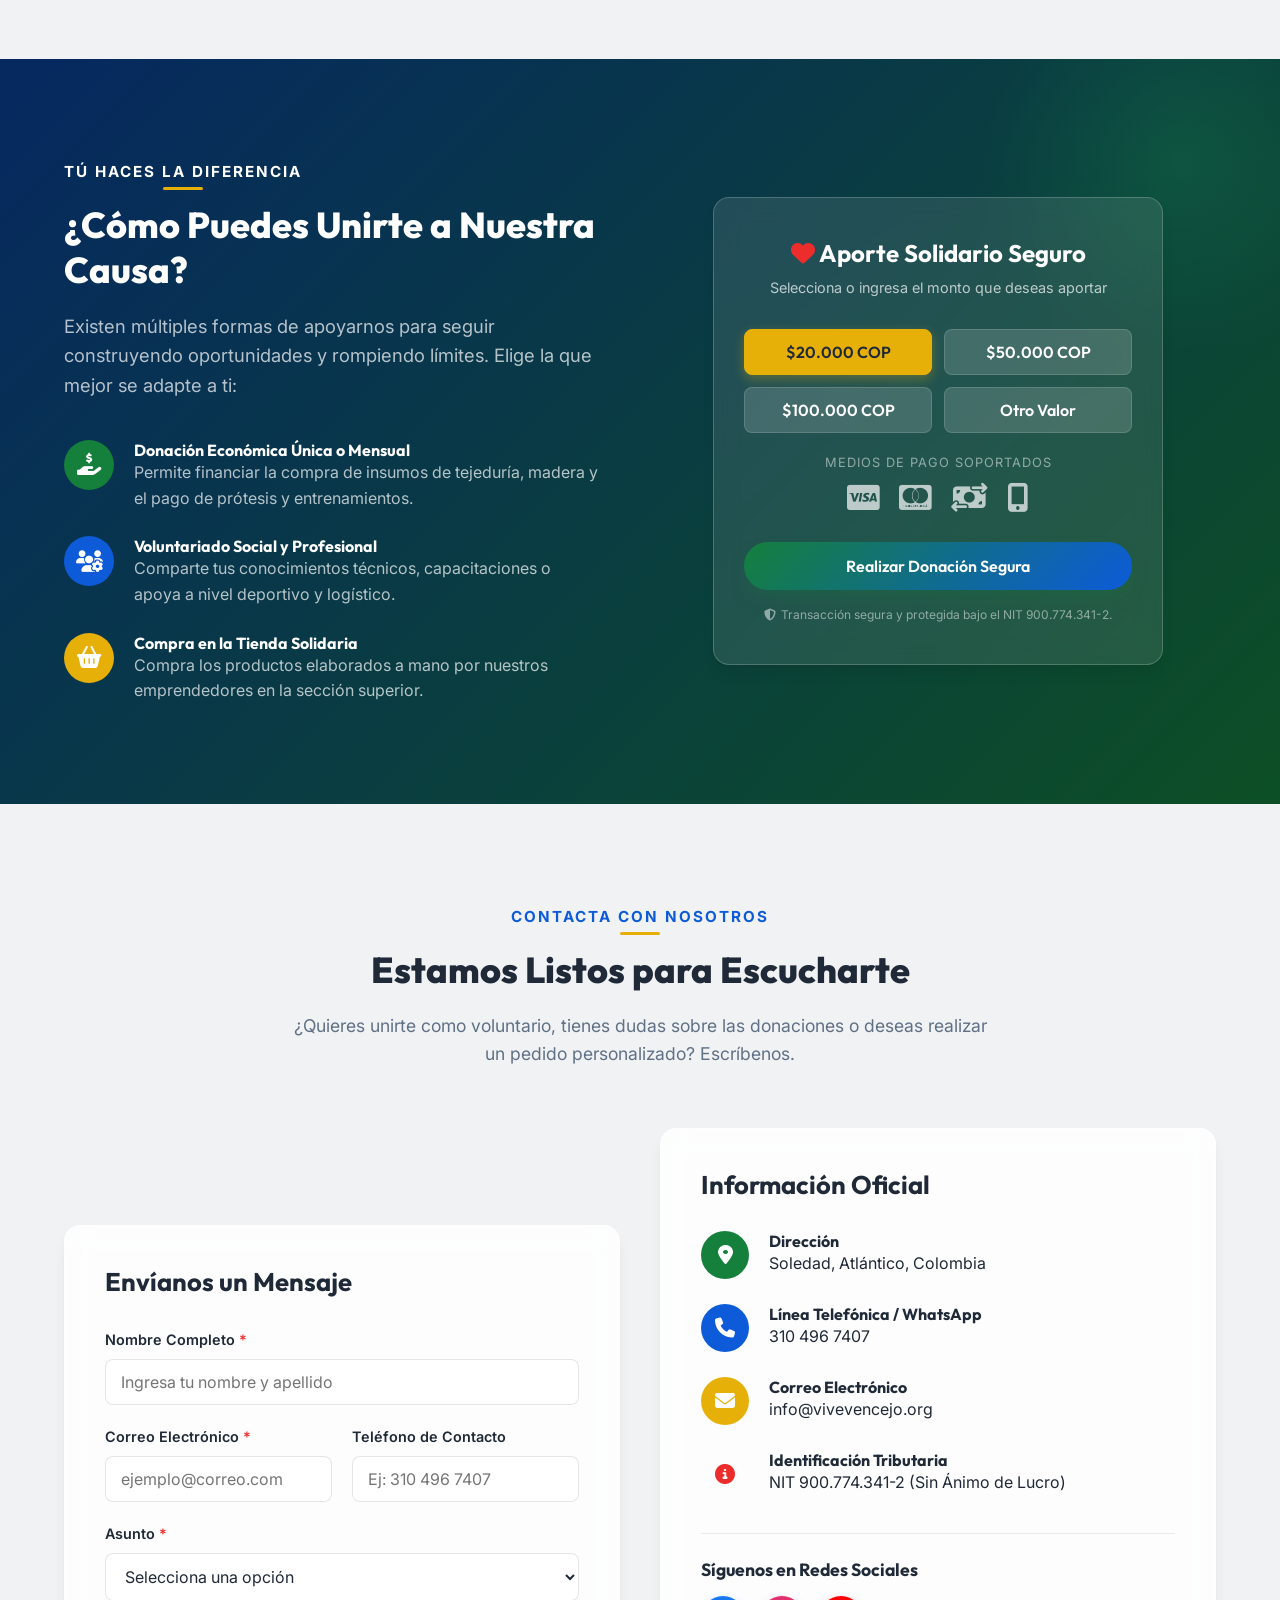
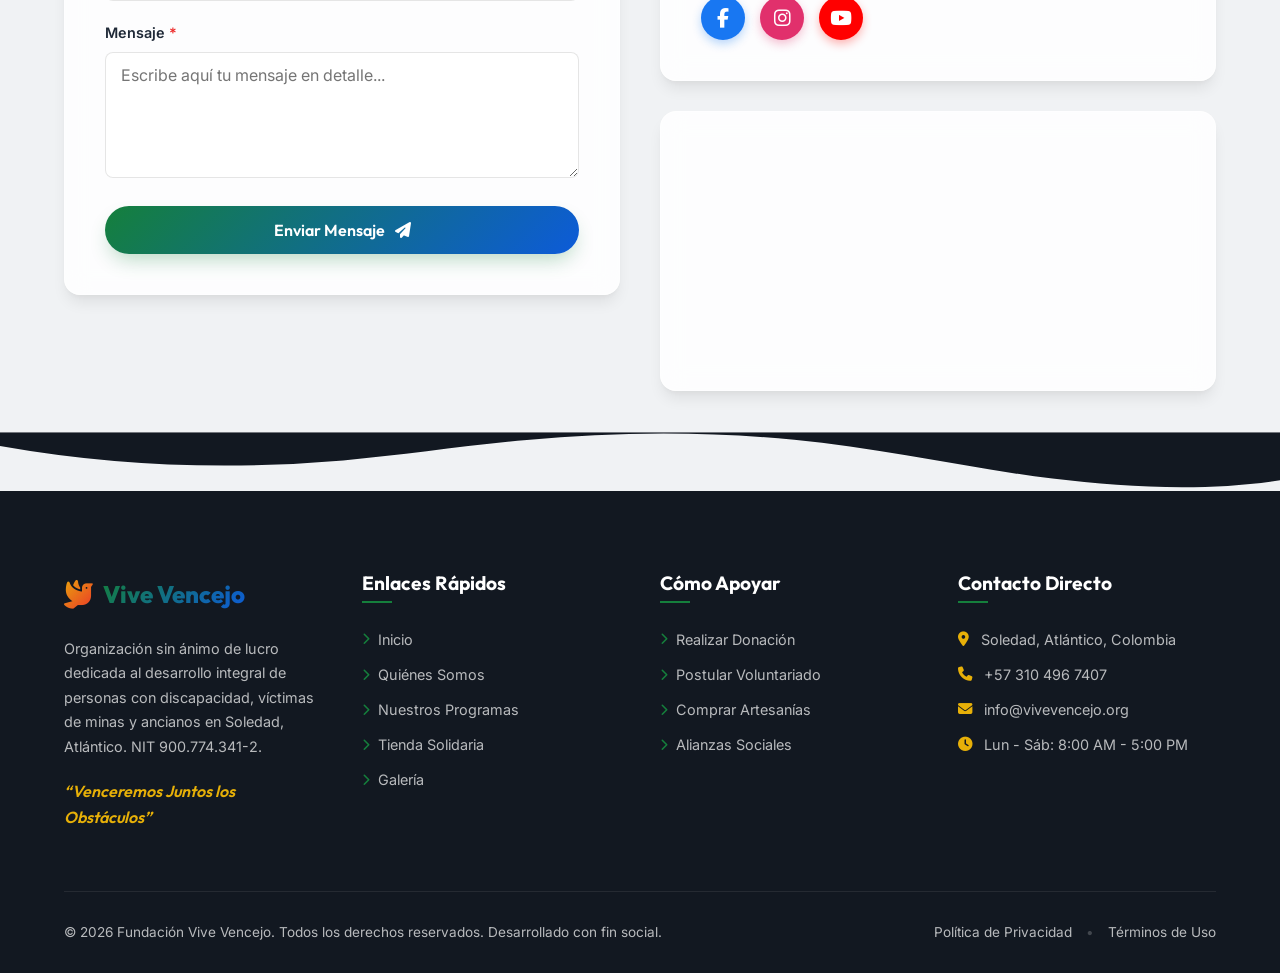
==== commit dfb4172e: "feat: Agregar botón Catálogo en Hero + diseño 100% responsivo móvil/tablet" ====
--- a/index.html
+++ b/index.html
@@ -128,6 +128,7 @@
                     </p>
                     <div class="hero-buttons">
                         <a href="#quienes-somos" class="btn btn-primary-gradient">Conócenos <i class="fa-solid fa-arrow-right"></i></a>
+                        <a href="#tienda" class="btn btn-catalog-outline">Catálogo <i class="fa-solid fa-store"></i></a>
                         <a href="#donar" class="btn btn-secondary-outline">Cómo Ayudar <i class="fa-solid fa-hand-holding-heart"></i></a>
                     </div>
                 </div>
--- a/index.css
+++ b/index.css
@@ -827,6 +827,20 @@
     color: var(--color-white);
 }
 
+/* Botón Catálogo — Dorado / Gold */
+.btn-catalog-outline {
+    color: hsl(45, 90%, 28%);
+    border: 2px solid var(--color-accent-gold);
+    background-color: var(--color-accent-gold-light);
+}
+.btn-catalog-outline:hover {
+    background-color: var(--color-accent-gold);
+    color: var(--color-white);
+    border-color: var(--color-accent-gold);
+    transform: translateY(-3px);
+    box-shadow: 0 8px 20px -4px hsla(45, 93%, 47%, 0.45);
+}
+
 /* Hero Image & Floating Cards */
 .hero-image-container {
     position: relative;
@@ -925,20 +939,343 @@
     fill: var(--color-bg-light);
 }
 
-@media (max-width: 576px) {
+/* =================================================================
+   RESPONSIVE DESIGN — FUNDACIÓN VIVE VENCEJO (COMPLETO)
+   Breakpoints: xs <480  sm <640  md <768  lg <1024  xl <1280
+   ================================================================= */
+
+/* ---- TABLET GRANDE / LAPTOP PEQUEÑO (max 1024px) -------------- */
+@media (max-width: 1024px) {
+    .hero-section {
+        padding-top: calc(var(--header-height) + 60px);
+        padding-bottom: 80px;
+        min-height: auto;
+    }
     .hero-title {
-        font-size: 2.5rem;
+        font-size: 3rem;
+    }
+    .hero-img {
+        height: 340px;
+    }
+    .card-impact {
+        left: 0;
+        bottom: -15px;
+    }
+    .card-location {
+        right: 0;
+        top: -15px;
+    }
+    /* Ocultar tarjetas flotantes en tablet para evitar desbordamiento */
+    .hero-card-floating {
+        display: none;
+    }
+}
+
+/* ---- TABLET (max 768px) ---------------------------------------- */
+@media (max-width: 768px) {
+    /* Tipografía base más compacta */
+    :root {
+        --header-height: 70px;
+    }
+    .section-padding {
+        padding: 70px 0;
+    }
+    .section-title {
+        font-size: 1.9rem;
+    }
+
+    /* Hero: columna única */
+    .hero-section {
+        padding-top: calc(var(--header-height) + 40px);
+        padding-bottom: 60px;
+        min-height: auto;
+        background-attachment: scroll; /* Evita parpadeo en iOS */
+    }
+    .hero-container {
+        grid-template-columns: 1fr;
+        gap: 40px;
+        text-align: center;
+    }
+    .hero-content {
+        order: 1;
+    }
+    .hero-image-container {
+        order: 2;
+    }
+    .hero-title {
+        font-size: 2.6rem;
     }
     .hero-slogan {
         font-size: 1.4rem;
     }
-    .card-impact {
+    .hero-description {
+        font-size: 1rem;
+        max-width: 100%;
+        margin-left: auto;
+        margin-right: auto;
+    }
+    .hero-buttons {
+        justify-content: center;
+    }
+    .hero-badge {
+        font-size: 0.78rem;
+    }
+    .hero-img {
+        height: 280px;
+    }
+    .hero-card-floating {
+        display: none;
+    }
+
+    /* Quiénes somos */
+    .about-grid {
+        grid-template-columns: 1fr;
+        gap: 40px;
+    }
+    .about-content {
+        text-align: center;
+    }
+    .acrostic-box {
+        text-align: left;
+    }
+
+    /* Programas */
+    .programs-grid {
+        grid-template-columns: repeat(2, 1fr);
+    }
+    .impact-counter-row {
+        grid-template-columns: repeat(2, 1fr);
+    }
+
+    /* Tienda */
+    .shop-grid {
+        grid-template-columns: repeat(2, 1fr);
+    }
+
+    /* Donar */
+    .donate-section .grid-2 {
+        grid-template-columns: 1fr;
+        gap: 40px;
+    }
+
+    /* Contacto */
+    .contact-grid {
+        grid-template-columns: 1fr;
+    }
+    .form-group.grid-2-form {
+        grid-template-columns: 1fr;
+    }
+
+    /* Footer */
+    .footer-container {
+        grid-template-columns: repeat(2, 1fr);
+        gap: 40px;
+    }
+}
+
+/* ---- MÓVIL (max 640px) ----------------------------------------- */
+@media (max-width: 640px) {
+    .container {
+        width: 94%;
+    }
+    .section-padding {
+        padding: 55px 0;
+    }
+    .section-title {
+        font-size: 1.7rem;
+    }
+    .section-description-text {
+        font-size: 0.98rem;
+    }
+    .section-header {
+        margin-bottom: 40px;
+    }
+
+    /* Hero */
+    .hero-title {
+        font-size: 2.2rem;
+        letter-spacing: -0.5px;
+    }
+    .hero-slogan {
+        font-size: 1.2rem;
+    }
+    .hero-description {
+        font-size: 0.95rem;
+    }
+    .hero-buttons {
+        flex-direction: column;
+        align-items: stretch;
+        gap: 14px;
+    }
+    .hero-buttons .btn {
+        width: 100%;
+        justify-content: center;
+    }
+    .hero-img {
+        height: 220px;
+    }
+
+    /* Programas en 1 columna */
+    .programs-grid {
+        grid-template-columns: 1fr;
+    }
+    .impact-counter-row {
+        grid-template-columns: repeat(2, 1fr);
+    }
+
+    /* Tienda en 1 columna */
+    .shop-grid {
+        grid-template-columns: 1fr;
+    }
+
+    /* Galería */
+    .gallery-masonry {
+        columns: 1;
+    }
+    .gallery-filters {
+        gap: 8px;
+    }
+    .filter-btn {
+        padding: 7px 14px;
+        font-size: 0.8rem;
+    }
+
+    /* Video */
+    .video-thumbnail {
+        height: 200px;
+        object-fit: cover;
+    }
+
+    /* Testimonios */
+    .testimonial-card {
+        padding: 28px 20px;
+    }
+    .testimonial-text {
+        font-size: 0.95rem;
+    }
+    .carousel-nav {
+        gap: 12px;
+    }
+
+    /* Donar — botones de monto */
+    .amount-selectors {
+        grid-template-columns: repeat(2, 1fr);
+    }
+
+    /* Footer en 1 columna */
+    .footer-container {
+        grid-template-columns: 1fr;
+        gap: 30px;
+        text-align: center;
+    }
+    .footer-col-links ul {
+        display: flex;
+        flex-wrap: wrap;
+        justify-content: center;
+        gap: 8px 20px;
+    }
+    .footer-contact-list {
+        align-items: center;
+    }
+    .footer-bottom-flex {
+        flex-direction: column;
+        gap: 12px;
+        text-align: center;
+    }
+
+    /* Carrito lateral */
+    .cart-sidebar {
+        width: 100%;
+        max-width: 100%;
+    }
+
+    /* Checkout modal */
+    .checkout-modal {
+        width: 96%;
+        padding: 30px 20px;
+        max-height: 92vh;
+    }
+    .grid-2-form {
+        grid-template-columns: 1fr;
+    }
+
+    /* Panel nav buttons */
+    .panel-nav-inner {
+        gap: 8px;
+    }
+    .panel-nav-btn {
+        font-size: 0.73rem;
+        padding: 6px 11px;
+    }
+
+    /* WhatsApp flotante más pequeño en móvil */
+    .whatsapp-float-btn {
+        width: 50px;
+        height: 50px;
+        font-size: 1.7rem;
+        bottom: 20px;
+        right: 16px;
+    }
+    .toast-container {
+        bottom: 80px;
+        right: 10px;
         left: 10px;
-        bottom: -30px;
-    }
-    .card-location {
-        right: 10px;
-        top: -30px;
+    }
+    .toast {
+        font-size: 0.85rem;
+        padding: 12px 16px;
+    }
+}
+
+/* ---- MÓVIL PEQUEÑO (max 480px) -------------------------------- */
+@media (max-width: 480px) {
+    .hero-title {
+        font-size: 1.9rem;
+    }
+    .hero-slogan {
+        font-size: 1.05rem;
+    }
+    .impact-counter-row {
+        grid-template-columns: 1fr 1fr;
+    }
+    .counter-number {
+        font-size: 2rem;
+    }
+    .counter-item {
+        padding: 20px 12px;
+    }
+    .about-card {
+        flex-direction: column;
+        align-items: center;
+        text-align: center;
+    }
+    .program-card {
+        padding: 28px 20px;
+    }
+    .donate-form-card {
+        padding: 28px 20px;
+    }
+    .amount-selectors {
+        grid-template-columns: 1fr 1fr;
+    }
+    .amount-btn {
+        padding: 10px 8px;
+        font-size: 0.85rem;
+    }
+}
+
+/* ---- RENDIMIENTO: Preferencia de movimiento reducido ------------ */
+@media (prefers-reduced-motion: reduce) {
+    *, *::before, *::after {
+        animation-duration: 0.01ms !important;
+        animation-iteration-count: 1 !important;
+        transition-duration: 0.01ms !important;
+    }
+    .scroll-reveal,
+    .scroll-reveal-left,
+    .scroll-reveal-right {
+        opacity: 1;
+        transform: none;
     }
 }
 
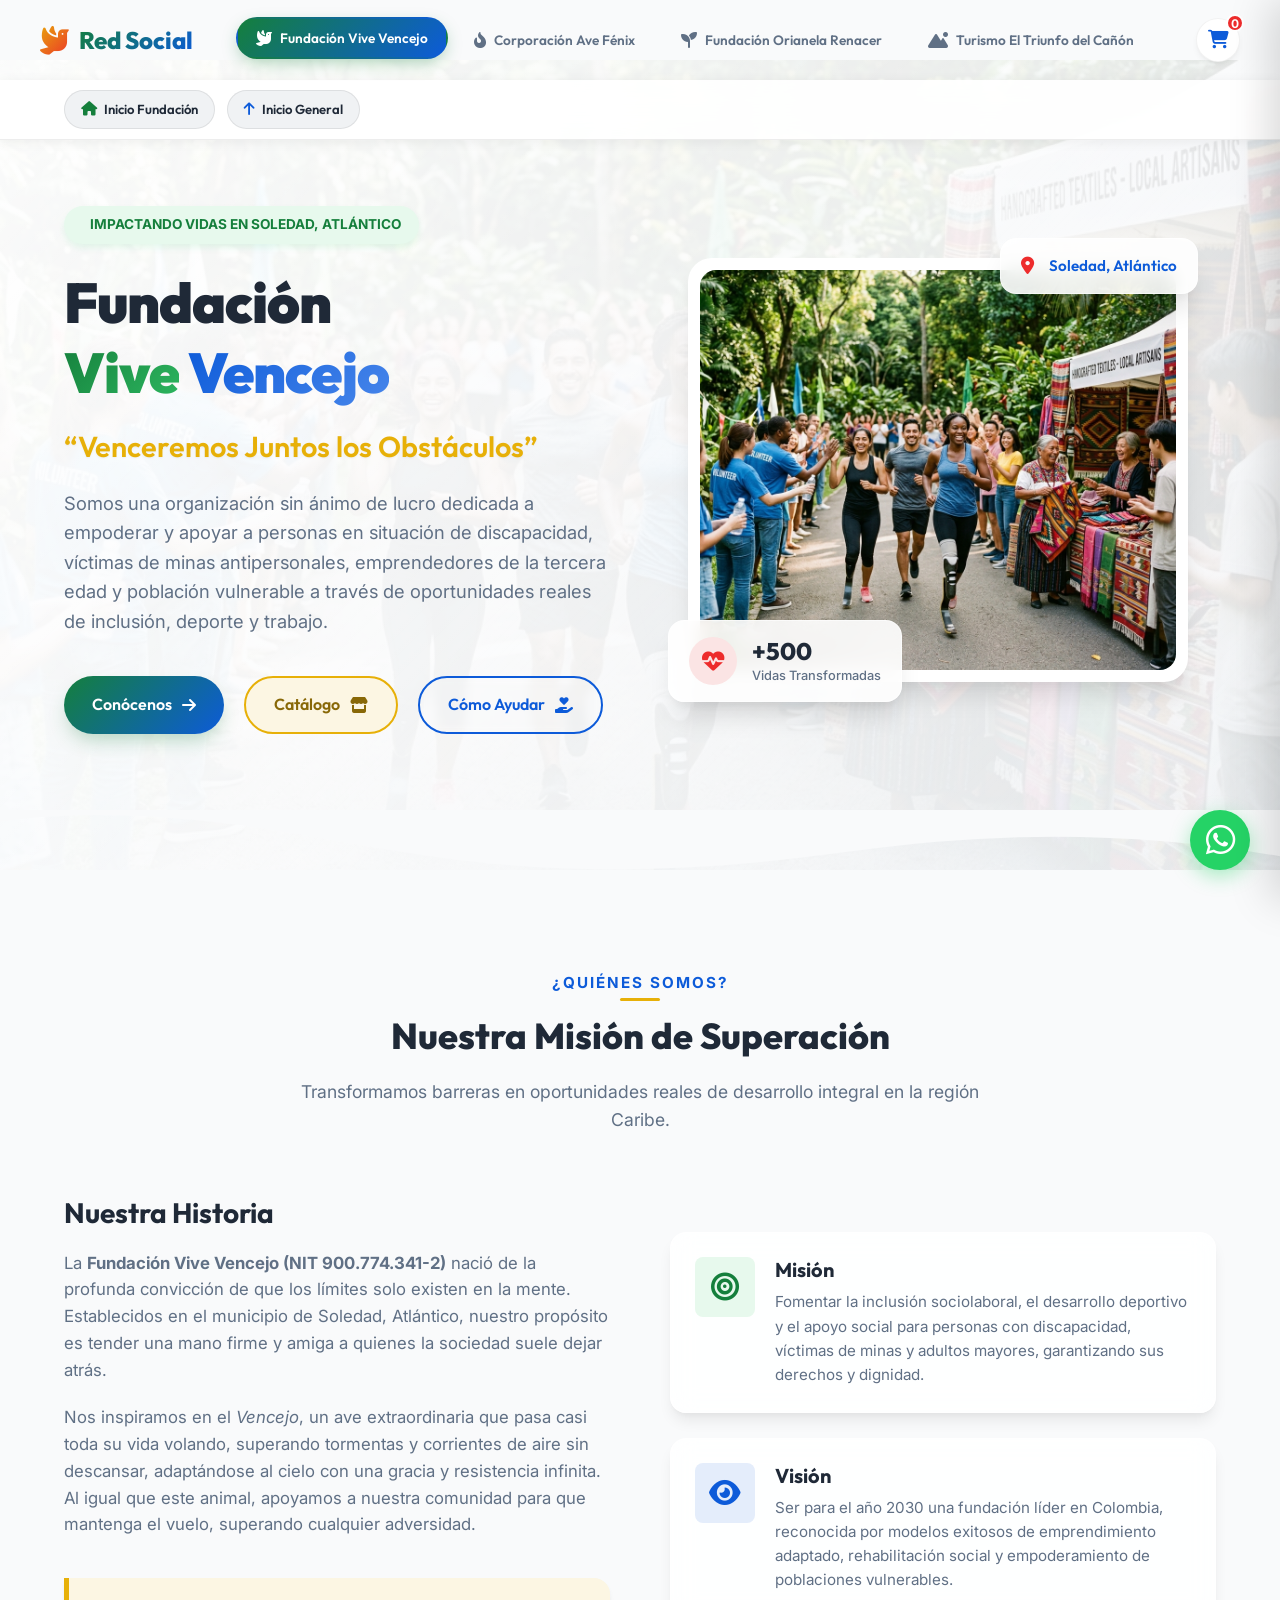
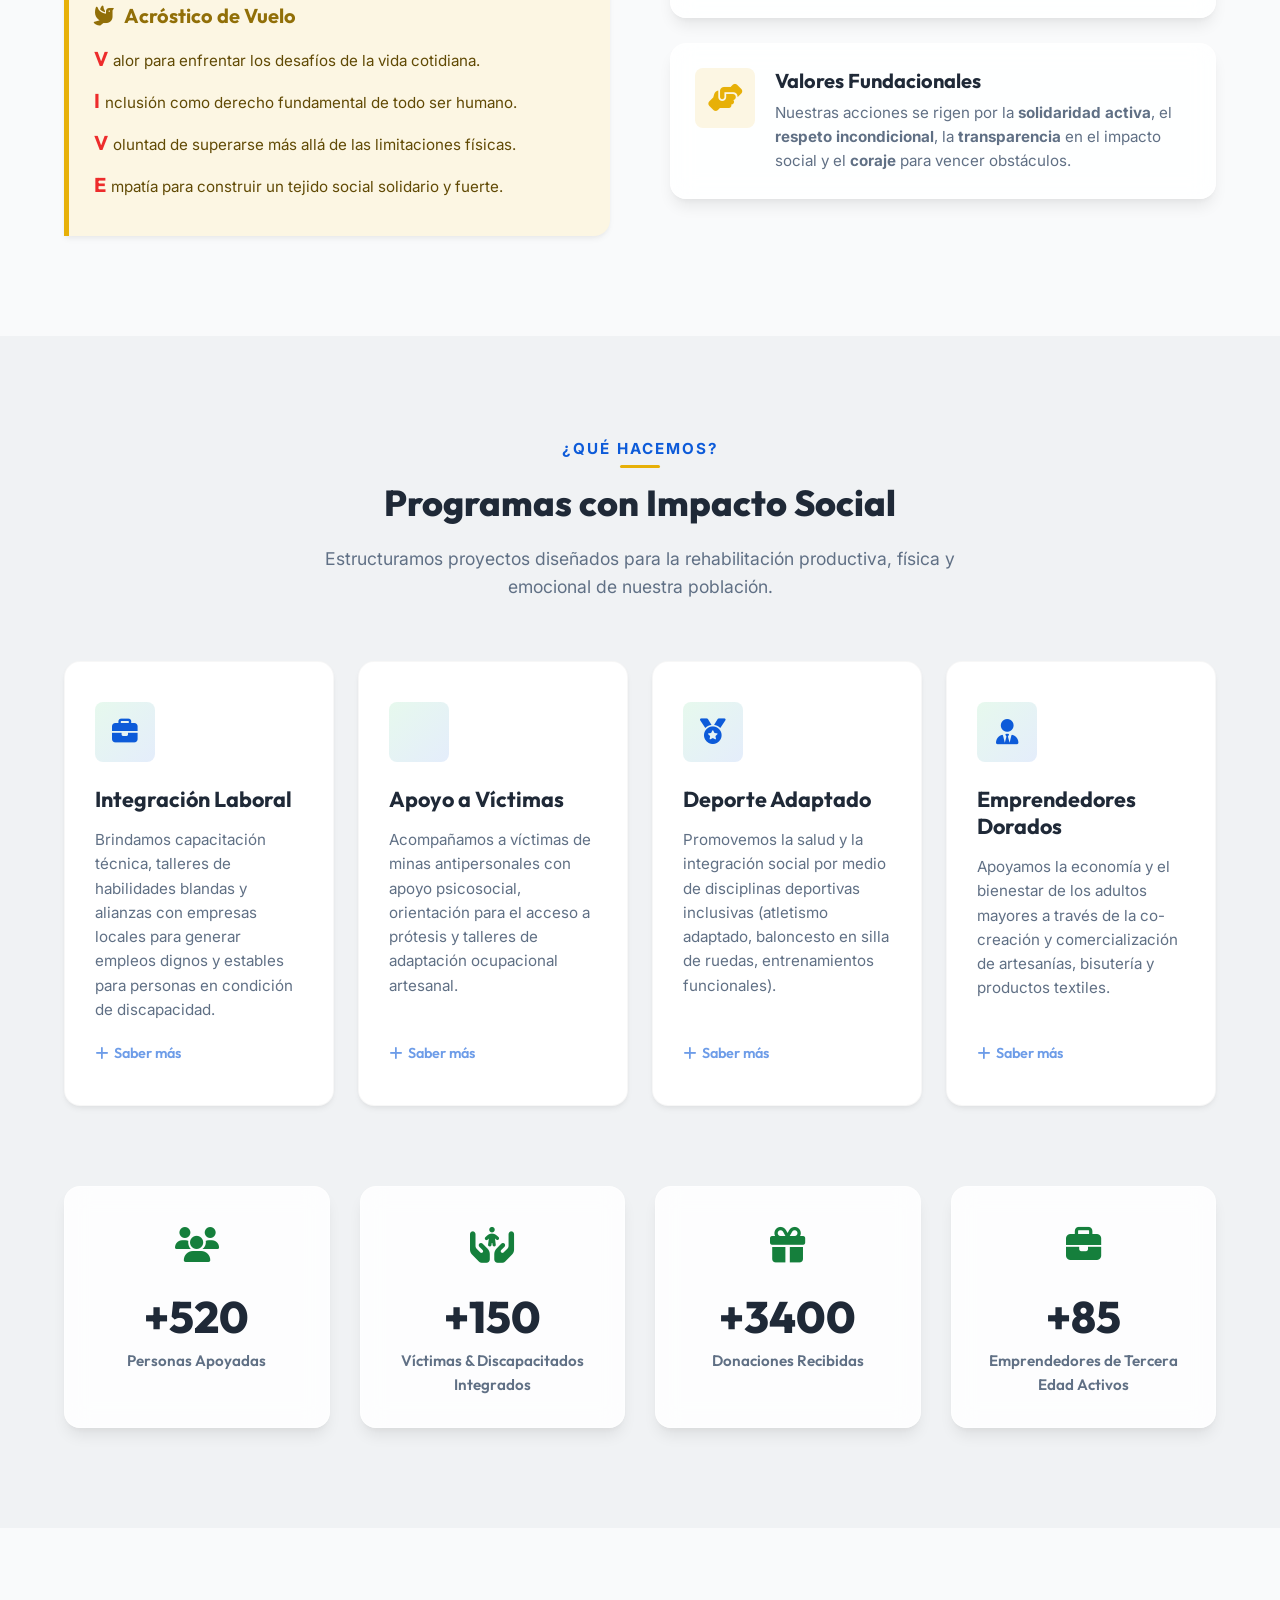
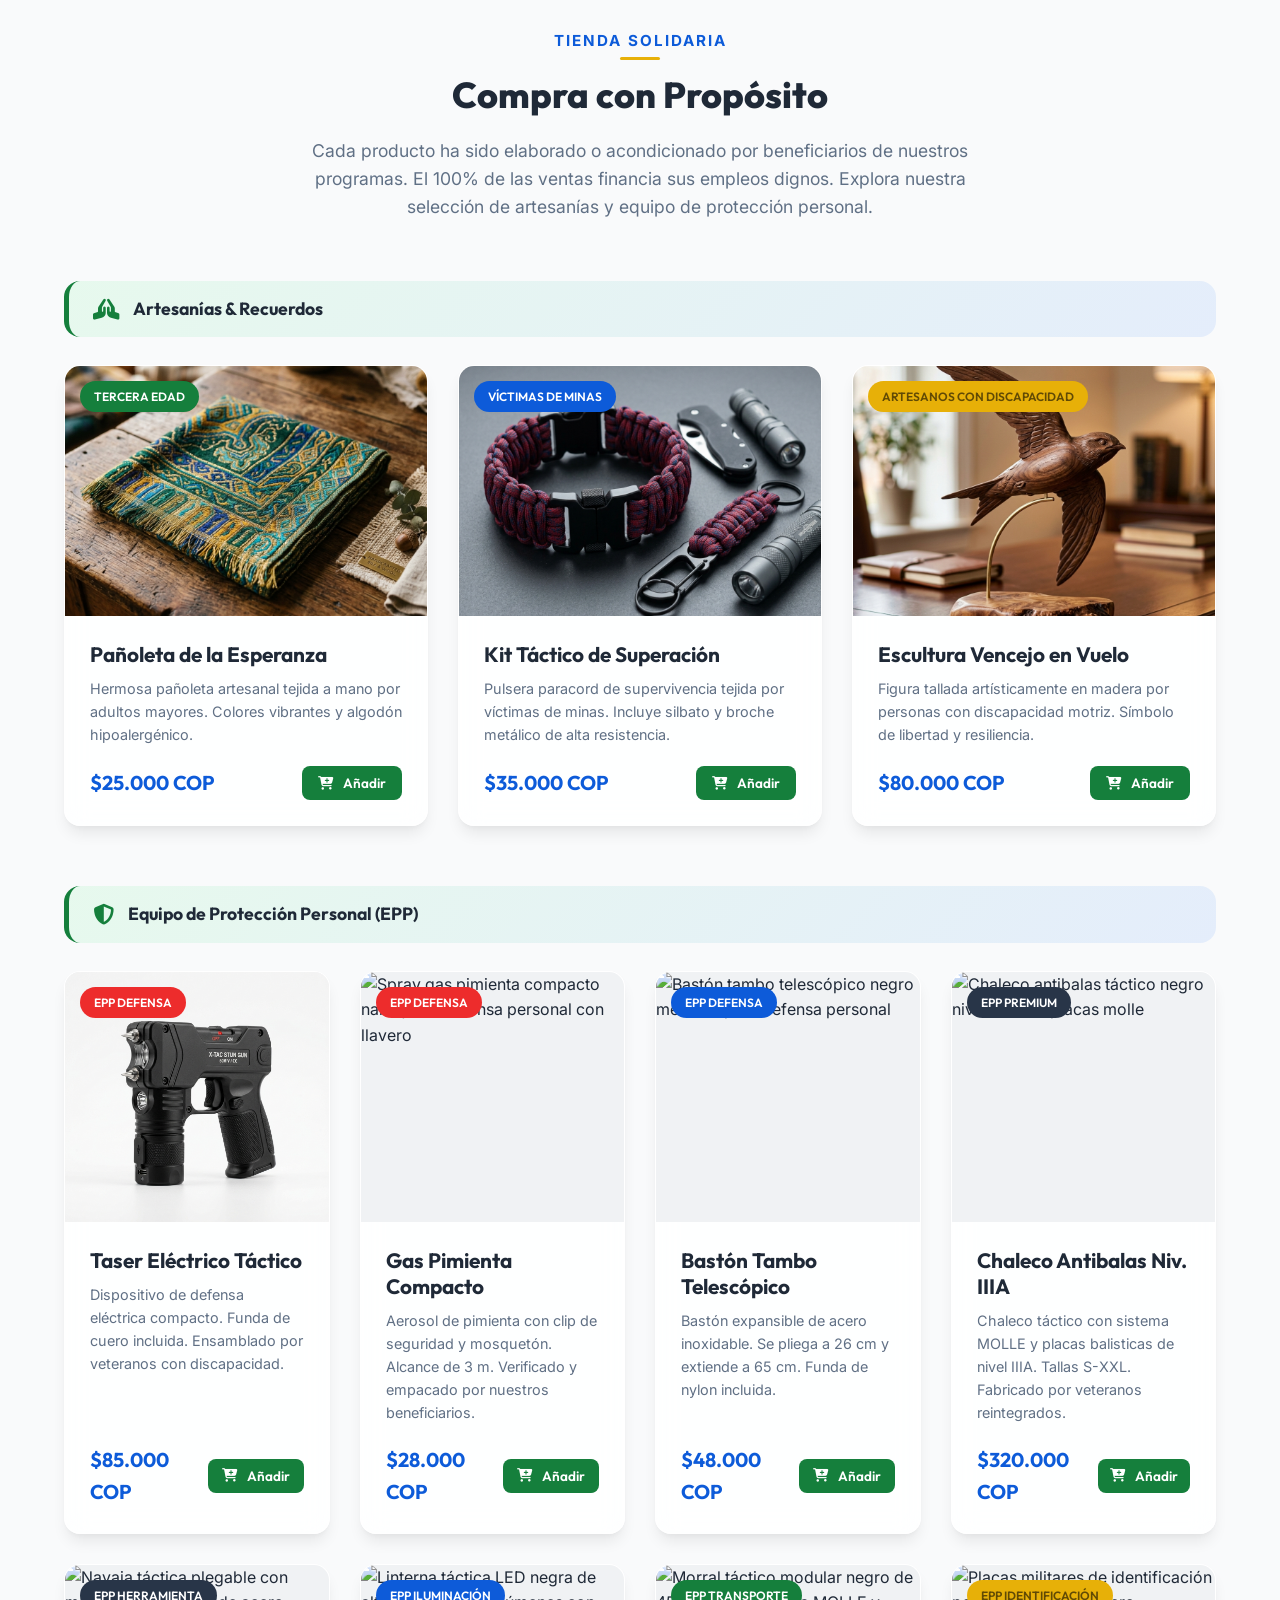
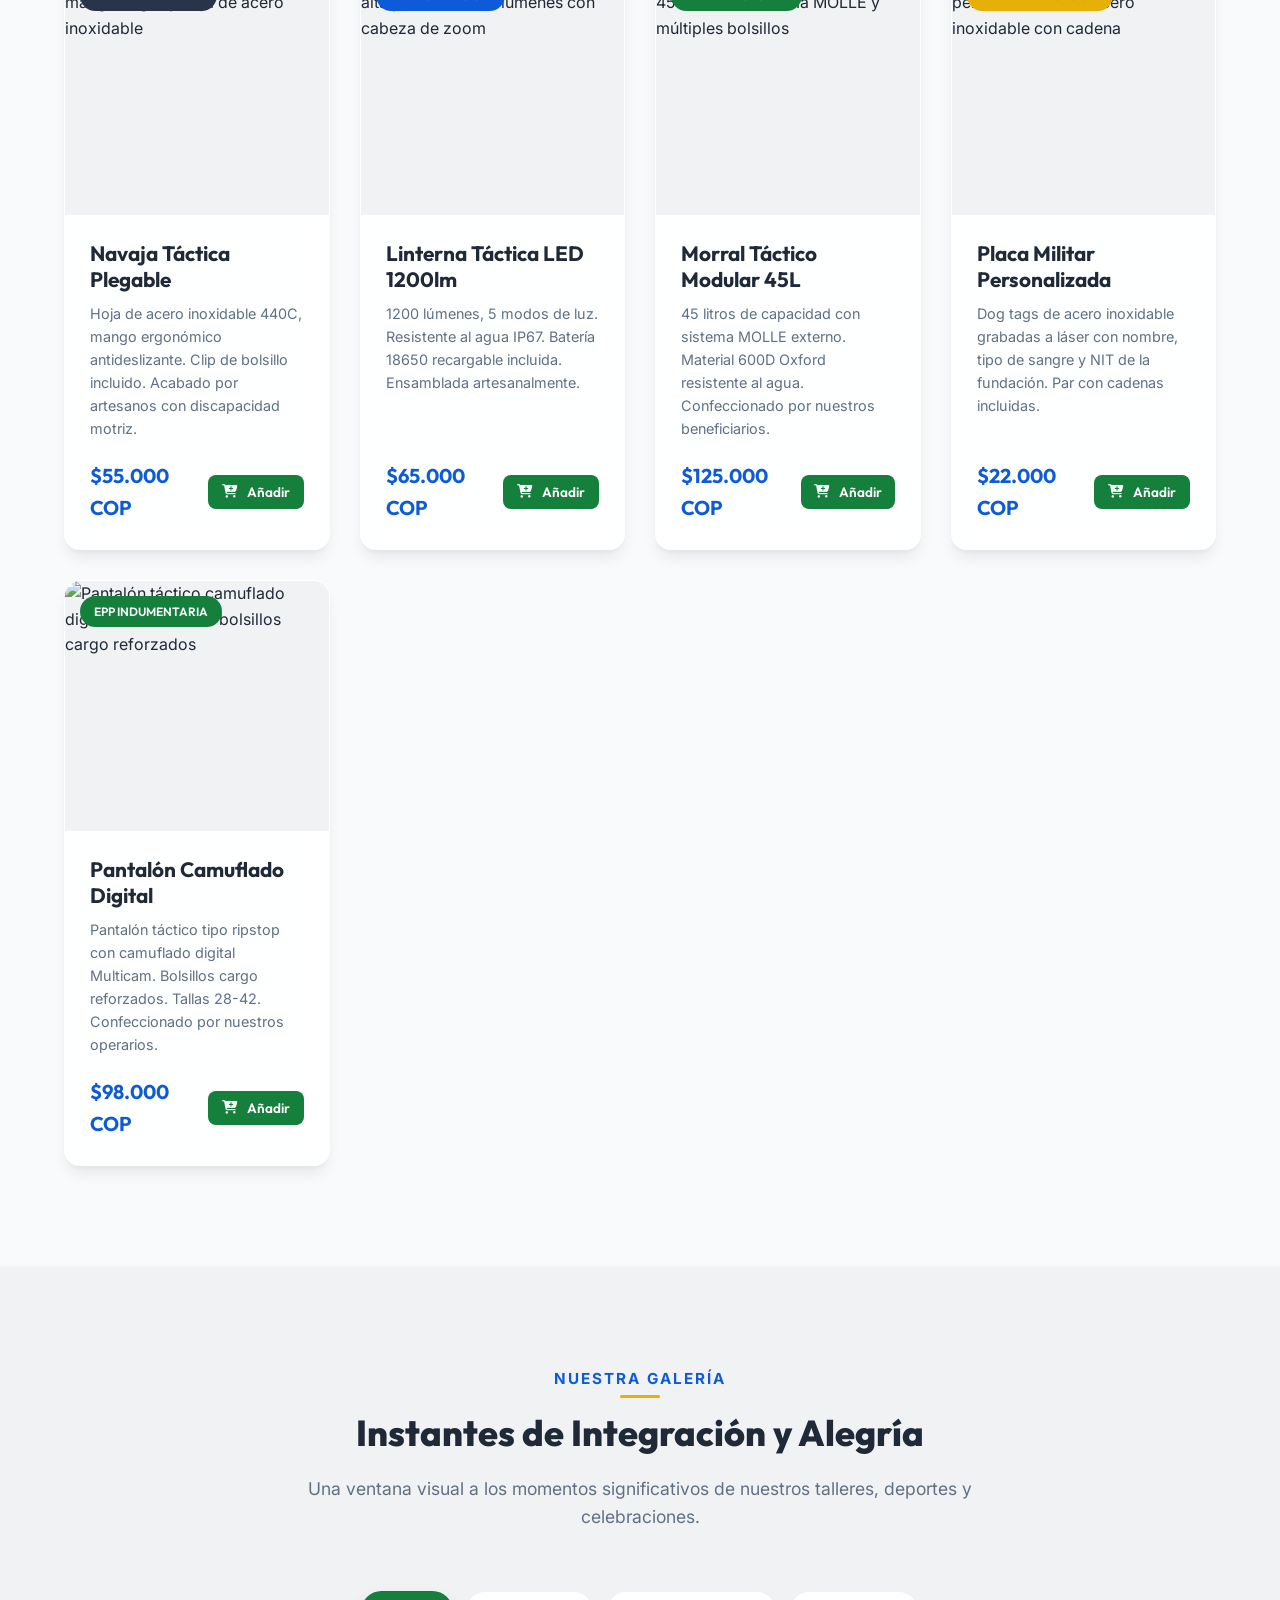
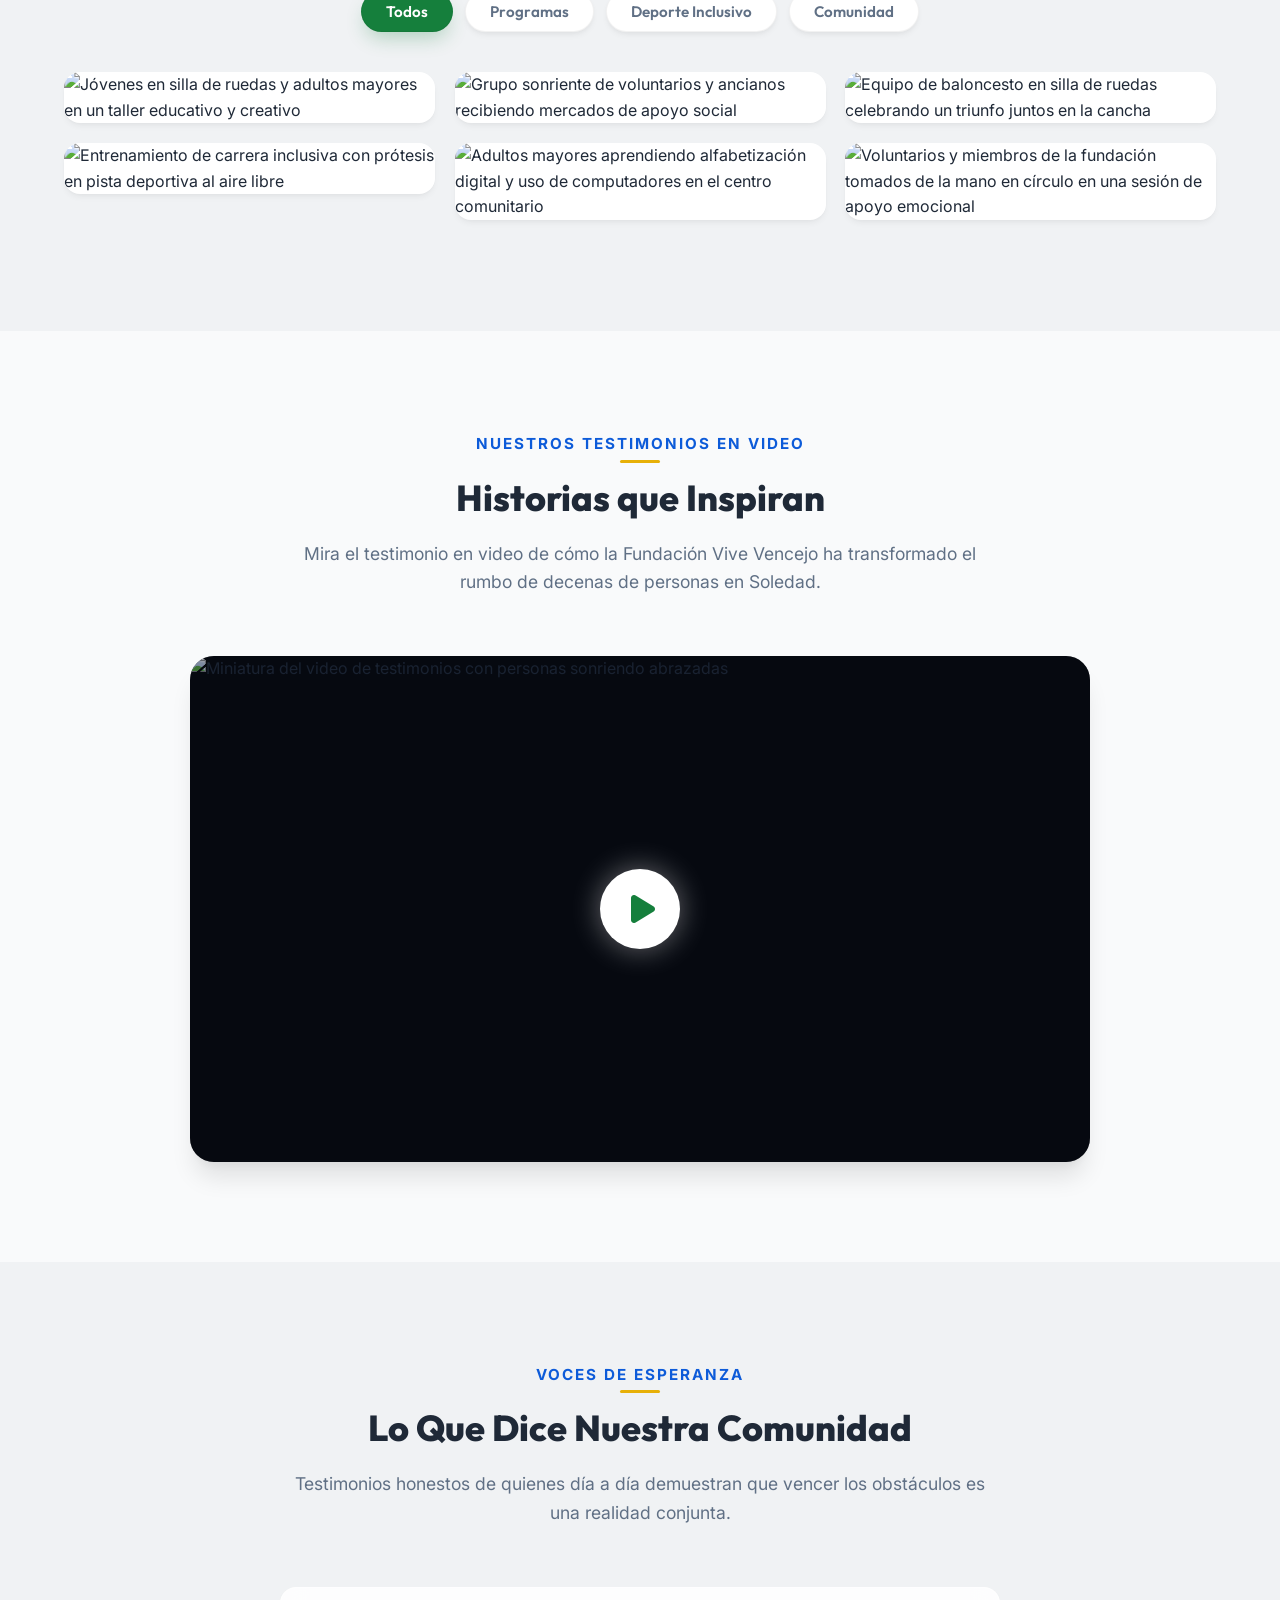
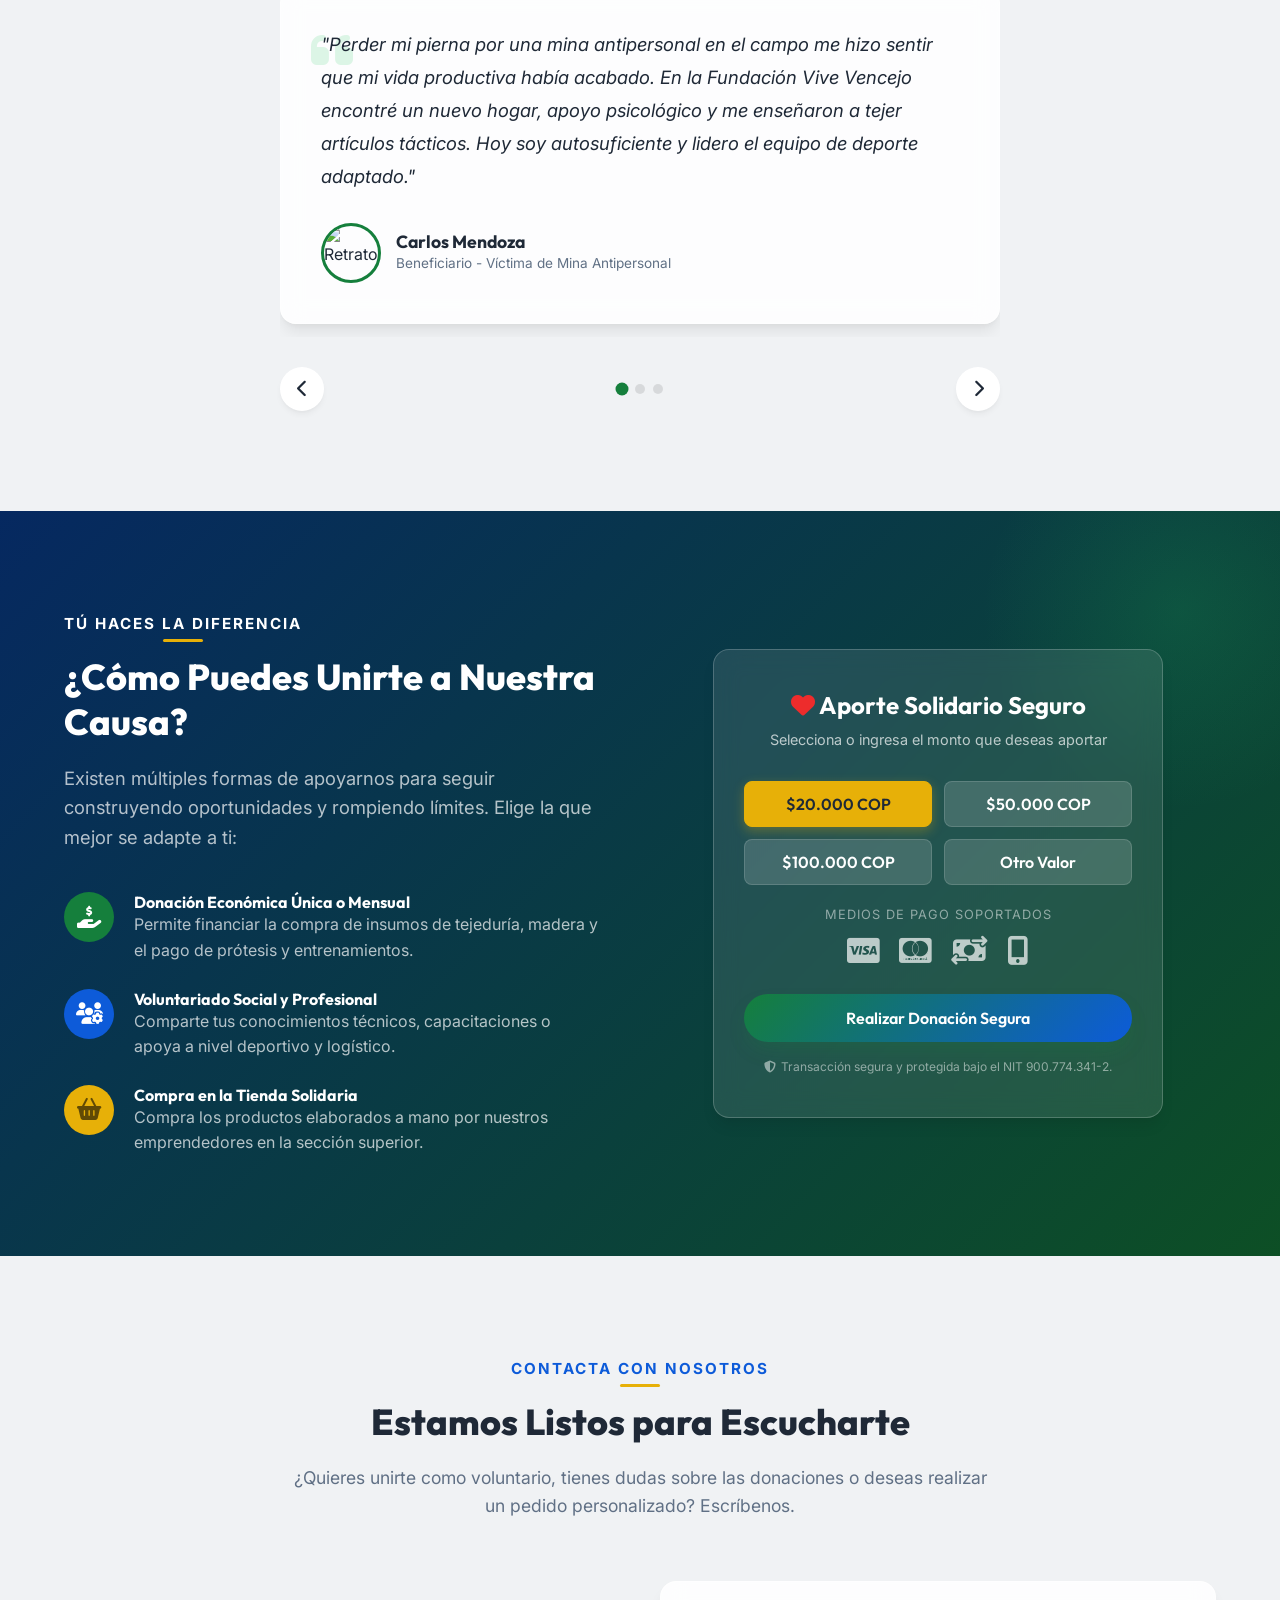
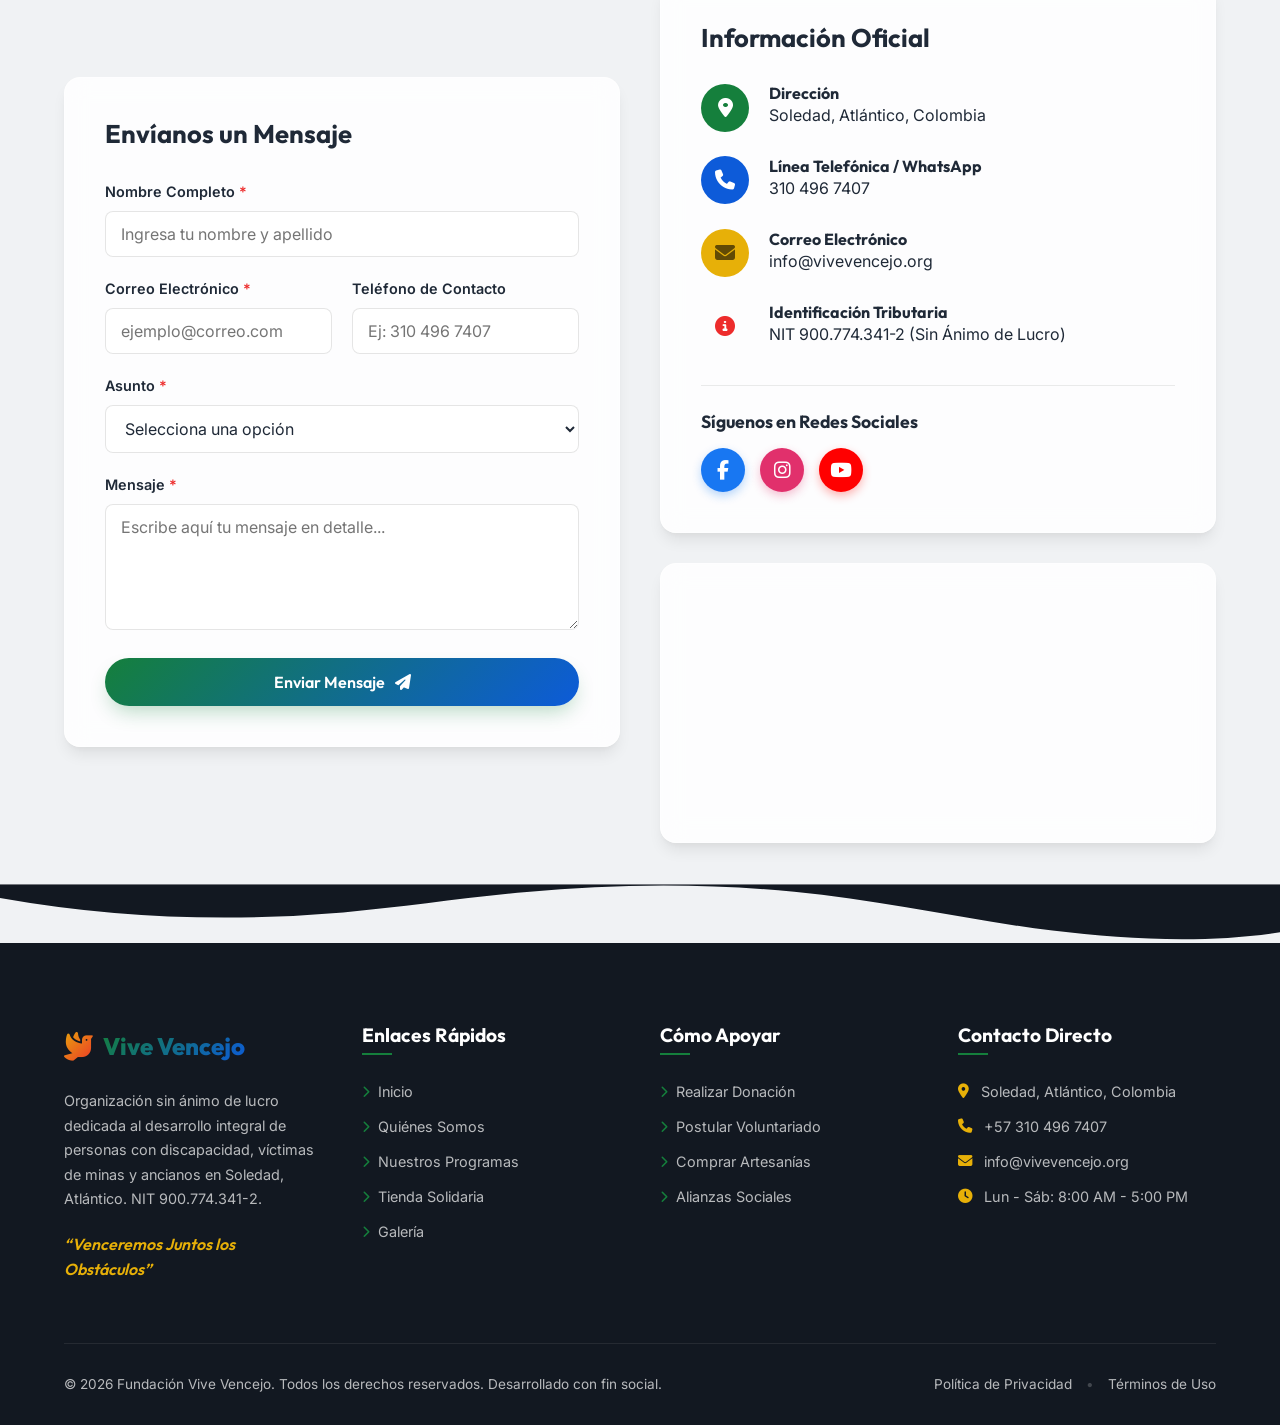
==== commit f6638013: "feat: Expandir tienda a 12 productos EPP con imágenes, badges y categorías visuales" ====
--- a/index.html
+++ b/index.html
@@ -298,10 +298,16 @@
                 <div class="section-header text-center scroll-reveal">
                     <span class="section-subtitle">Tienda Solidaria</span>
                     <h2 class="section-title">Compra con Propósito</h2>
-                    <p class="section-description-text">Cada producto ha sido elaborado a mano por beneficiarios de nuestros programas. El 100% de las ventas va destinado a financiar sus empleos.</p>
-                </div>
-
-                <div class="shop-grid grid-3 scroll-reveal">
+                    <p class="section-description-text">Cada producto ha sido elaborado o acondicionado por beneficiarios de nuestros programas. El 100% de las ventas financia sus empleos dignos. Explora nuestra selección de artesanías y equipo de protección personal.</p>
+                </div>
+
+                <!-- Subtítulo categoría artesanías -->
+                <div class="shop-category-header scroll-reveal">
+                    <i class="fa-solid fa-hands-praying"></i>
+                    <span>Artesanías & Recuerdos</span>
+                </div>
+
+                <div class="shop-grid grid-3 scroll-reveal" style="margin-bottom: 60px;">
                     <!-- Producto 1 -->
                     <div class="product-card-item card-glass" data-id="1" data-name="Pañoleta de la Esperanza" data-price="25000">
                         <div class="product-image-box">
@@ -350,8 +356,161 @@
                         </div>
                     </div>
                 </div>
+
+                <!-- Subtítulo categoría EPP -->
+                <div class="shop-category-header scroll-reveal">
+                    <i class="fa-solid fa-shield-halved"></i>
+                    <span>Equipo de Protección Personal (EPP)</span>
+                </div>
+
+                <div class="shop-grid grid-4 scroll-reveal">
+                    <!-- Producto 4: Taser -->
+                    <div class="product-card-item card-glass" data-id="4" data-name="Taser Eléctrico Táctico" data-price="85000">
+                        <div class="product-image-box">
+                            <img src="assets/product-taser.png" alt="Taser eléctrico táctico compacto de defensa personal" class="product-img" loading="lazy">
+                            <span class="product-badge bg-red">EPP Defensa</span>
+                        </div>
+                        <div class="product-info-box">
+                            <h3 class="product-item-title">Taser Eléctrico Táctico</h3>
+                            <p class="product-item-desc">Dispositivo de defensa eléctrica compacto. Funda de cuero incluida. Ensamblado por veteranos con discapacidad.</p>
+                            <div class="product-price-row">
+                                <span class="product-price">$85.000 COP</span>
+                                <button class="btn btn-add-cart btn-primary" onclick="addToCart(4)"><i class="fa-solid fa-cart-plus"></i> Añadir</button>
+                            </div>
+                        </div>
+                    </div>
+
+                    <!-- Producto 5: Gas Pimienta -->
+                    <div class="product-card-item card-glass" data-id="5" data-name="Gas Pimienta Compacto" data-price="28000">
+                        <div class="product-image-box">
+                            <img src="https://images.unsplash.com/photo-1585771724684-38269d6639fd?q=80&w=600&auto=format&fit=crop" alt="Spray gas pimienta compacto naranja de defensa personal con llavero" class="product-img product-img-cover" loading="lazy">
+                            <span class="product-badge bg-red">EPP Defensa</span>
+                        </div>
+                        <div class="product-info-box">
+                            <h3 class="product-item-title">Gas Pimienta Compacto</h3>
+                            <p class="product-item-desc">Aerosol de pimienta con clip de seguridad y mosquetón. Alcance de 3 m. Verificado y empacado por nuestros beneficiarios.</p>
+                            <div class="product-price-row">
+                                <span class="product-price">$28.000 COP</span>
+                                <button class="btn btn-add-cart btn-primary" onclick="addToCart(5)"><i class="fa-solid fa-cart-plus"></i> Añadir</button>
+                            </div>
+                        </div>
+                    </div>
+
+                    <!-- Producto 6: Bastón Tambo -->
+                    <div class="product-card-item card-glass" data-id="6" data-name="Bastón Tambo Telescópico" data-price="48000">
+                        <div class="product-image-box">
+                            <img src="https://images.unsplash.com/photo-1604881991720-f91add269bed?q=80&w=600&auto=format&fit=crop" alt="Bastón tambo telescópico negro metálico para defensa personal" class="product-img product-img-cover" loading="lazy">
+                            <span class="product-badge bg-blue">EPP Defensa</span>
+                        </div>
+                        <div class="product-info-box">
+                            <h3 class="product-item-title">Bastón Tambo Telescópico</h3>
+                            <p class="product-item-desc">Bastón expansible de acero inoxidable. Se pliega a 26 cm y extiende a 65 cm. Funda de nylon incluida.</p>
+                            <div class="product-price-row">
+                                <span class="product-price">$48.000 COP</span>
+                                <button class="btn btn-add-cart btn-primary" onclick="addToCart(6)"><i class="fa-solid fa-cart-plus"></i> Añadir</button>
+                            </div>
+                        </div>
+                    </div>
+
+                    <!-- Producto 7: Chaleco Antibalas -->
+                    <div class="product-card-item card-glass" data-id="7" data-name="Chaleco Antibalas Nivel IIIA" data-price="320000">
+                        <div class="product-image-box">
+                            <img src="https://images.unsplash.com/photo-1620641788421-7a1c342ea42e?q=80&w=600&auto=format&fit=crop" alt="Chaleco antibalas táctico negro nivel IIIA con placas molle" class="product-img product-img-cover" loading="lazy">
+                            <span class="product-badge bg-dark">EPP Premium</span>
+                        </div>
+                        <div class="product-info-box">
+                            <h3 class="product-item-title">Chaleco Antibalas Niv. IIIA</h3>
+                            <p class="product-item-desc">Chaleco táctico con sistema MOLLE y placas balisticas de nivel IIIA. Tallas S-XXL. Fabricado por veteranos reintegrados.</p>
+                            <div class="product-price-row">
+                                <span class="product-price">$320.000 COP</span>
+                                <button class="btn btn-add-cart btn-primary" onclick="addToCart(7)"><i class="fa-solid fa-cart-plus"></i> Añadir</button>
+                            </div>
+                        </div>
+                    </div>
+
+                    <!-- Producto 8: Navaja -->
+                    <div class="product-card-item card-glass" data-id="8" data-name="Navaja Táctica Plegable" data-price="55000">
+                        <div class="product-image-box">
+                            <img src="https://images.unsplash.com/photo-1593642632559-0c6d3fc62b89?q=80&w=600&auto=format&fit=crop" alt="Navaja táctica plegable con mango negro y hoja de acero inoxidable" class="product-img product-img-cover" loading="lazy">
+                            <span class="product-badge bg-dark">EPP Herramienta</span>
+                        </div>
+                        <div class="product-info-box">
+                            <h3 class="product-item-title">Navaja Táctica Plegable</h3>
+                            <p class="product-item-desc">Hoja de acero inoxidable 440C, mango ergonómico antideslizante. Clip de bolsillo incluido. Acabado por artesanos con discapacidad motriz.</p>
+                            <div class="product-price-row">
+                                <span class="product-price">$55.000 COP</span>
+                                <button class="btn btn-add-cart btn-primary" onclick="addToCart(8)"><i class="fa-solid fa-cart-plus"></i> Añadir</button>
+                            </div>
+                        </div>
+                    </div>
+
+                    <!-- Producto 9: Linterna Táctica -->
+                    <div class="product-card-item card-glass" data-id="9" data-name="Linterna Táctica LED 1200lm" data-price="65000">
+                        <div class="product-image-box">
+                            <img src="https://images.unsplash.com/photo-1558618666-fcd25c85cd64?q=80&w=600&auto=format&fit=crop" alt="Linterna táctica LED negra de alta potencia 1200 lúmenes con cabeza de zoom" class="product-img product-img-cover" loading="lazy">
+                            <span class="product-badge bg-blue">EPP Iluminación</span>
+                        </div>
+                        <div class="product-info-box">
+                            <h3 class="product-item-title">Linterna Táctica LED 1200lm</h3>
+                            <p class="product-item-desc">1200 lúmenes, 5 modos de luz. Resistente al agua IP67. Batería 18650 recargable incluida. Ensamblada artesanalmente.</p>
+                            <div class="product-price-row">
+                                <span class="product-price">$65.000 COP</span>
+                                <button class="btn btn-add-cart btn-primary" onclick="addToCart(9)"><i class="fa-solid fa-cart-plus"></i> Añadir</button>
+                            </div>
+                        </div>
+                    </div>
+
+                    <!-- Producto 10: Morral Táctico -->
+                    <div class="product-card-item card-glass" data-id="10" data-name="Morral Táctico Modular 45L" data-price="125000">
+                        <div class="product-image-box">
+                            <img src="https://images.unsplash.com/photo-1553062407-98eeb64c6a62?q=80&w=600&auto=format&fit=crop" alt="Morral táctico modular negro de 45 litros con sistema MOLLE y múltiples bolsillos" class="product-img product-img-cover" loading="lazy">
+                            <span class="product-badge bg-green">EPP Transporte</span>
+                        </div>
+                        <div class="product-info-box">
+                            <h3 class="product-item-title">Morral Táctico Modular 45L</h3>
+                            <p class="product-item-desc">45 litros de capacidad con sistema MOLLE externo. Material 600D Oxford resistente al agua. Confeccionado por nuestros beneficiarios.</p>
+                            <div class="product-price-row">
+                                <span class="product-price">$125.000 COP</span>
+                                <button class="btn btn-add-cart btn-primary" onclick="addToCart(10)"><i class="fa-solid fa-cart-plus"></i> Añadir</button>
+                            </div>
+                        </div>
+                    </div>
+
+                    <!-- Producto 11: Placas Militares -->
+                    <div class="product-card-item card-glass" data-id="11" data-name="Placa Militar Personalizada" data-price="22000">
+                        <div class="product-image-box">
+                            <img src="https://images.unsplash.com/photo-1579762715118-a6f1d4b934f1?q=80&w=600&auto=format&fit=crop" alt="Placas militares de identificación personalizadas en acero inoxidable con cadena" class="product-img product-img-cover" loading="lazy">
+                            <span class="product-badge bg-gold">EPP Identificación</span>
+                        </div>
+                        <div class="product-info-box">
+                            <h3 class="product-item-title">Placa Militar Personalizada</h3>
+                            <p class="product-item-desc">Dog tags de acero inoxidable grabadas a láser con nombre, tipo de sangre y NIT de la fundación. Par con cadenas incluidas.</p>
+                            <div class="product-price-row">
+                                <span class="product-price">$22.000 COP</span>
+                                <button class="btn btn-add-cart btn-primary" onclick="addToCart(11)"><i class="fa-solid fa-cart-plus"></i> Añadir</button>
+                            </div>
+                        </div>
+                    </div>
+
+                    <!-- Producto 12: Pantalón Camuflado -->
+                    <div class="product-card-item card-glass" data-id="12" data-name="Pantalón Camuflado Digital" data-price="98000">
+                        <div class="product-image-box">
+                            <img src="https://images.unsplash.com/photo-1595341888016-a392ef81b7de?q=80&w=600&auto=format&fit=crop" alt="Pantalón táctico camuflado digital multicam con bolsillos cargo reforzados" class="product-img product-img-cover" loading="lazy">
+                            <span class="product-badge bg-green">EPP Indumentaria</span>
+                        </div>
+                        <div class="product-info-box">
+                            <h3 class="product-item-title">Pantalón Camuflado Digital</h3>
+                            <p class="product-item-desc">Pantalón táctico tipo ripstop con camuflado digital Multicam. Bolsillos cargo reforzados. Tallas 28-42. Confeccionado por nuestros operarios.</p>
+                            <div class="product-price-row">
+                                <span class="product-price">$98.000 COP</span>
+                                <button class="btn btn-add-cart btn-primary" onclick="addToCart(12)"><i class="fa-solid fa-cart-plus"></i> Añadir</button>
+                            </div>
+                        </div>
+                    </div>
+                </div>
             </div>
         </section>
+
 
 
         <!-- SECCIÓN 5: GALERÍA DE SUPERACIÓN -->
--- a/index.css
+++ b/index.css
@@ -1510,9 +1510,17 @@
     color: var(--color-white);
     text-transform: uppercase;
 }
-.bg-green { background-color: var(--color-primary-green); }
-.bg-blue { background-color: var(--color-secondary-blue); }
-.bg-gold { background-color: var(--color-accent-gold); }
+.bg-green  { background-color: var(--color-primary-green); }
+.bg-blue   { background-color: var(--color-secondary-blue); }
+.bg-gold   { background-color: var(--color-accent-gold); color: hsl(45, 90%, 20%) !important; }
+.bg-red    { background-color: var(--color-accent-red); }
+.bg-dark   { background-color: hsl(215, 28%, 22%); }
+
+/* Imagen con fit cover para productos Unsplash */
+.product-img-cover {
+    object-fit: cover;
+    object-position: center top;
+}
 
 .product-info-box {
     padding: 25px;
@@ -1556,6 +1564,28 @@
 .product-card-item:hover .product-img {
     transform: scale(1.08);
 }
+
+/* Encabezado de categoría dentro de la tienda */
+.shop-category-header {
+    display: flex;
+    align-items: center;
+    gap: 14px;
+    margin-bottom: 28px;
+    padding: 14px 24px;
+    background: linear-gradient(135deg, var(--color-primary-green-light), var(--color-secondary-blue-light));
+    border-radius: var(--border-radius-md);
+    border-left: 5px solid var(--color-primary-green);
+    font-family: var(--font-headings);
+    font-weight: 700;
+    font-size: 1.1rem;
+    color: var(--color-text-dark);
+}
+.shop-category-header i {
+    font-size: 1.3rem;
+    color: var(--color-primary-green);
+}
+
+
 
 /* SECCIÓN 5: GALERÍA */
 .gallery-filters {
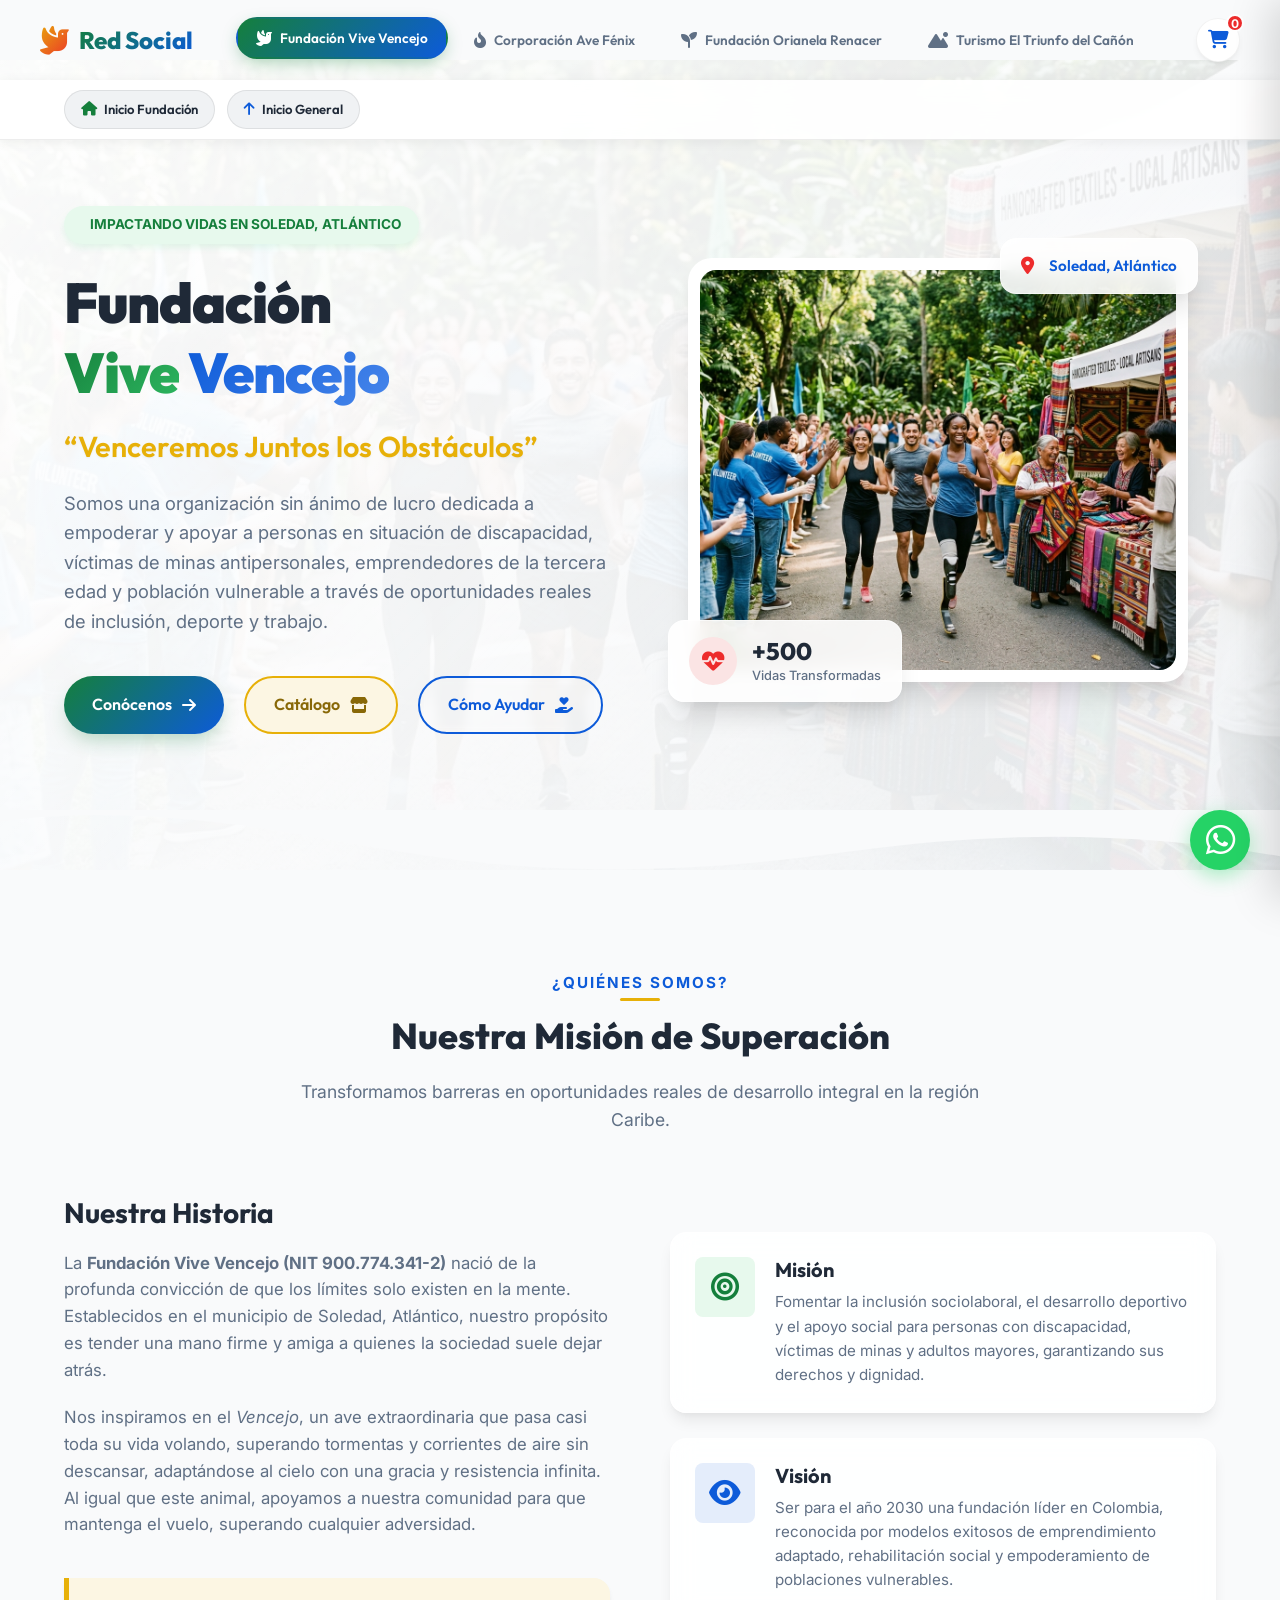
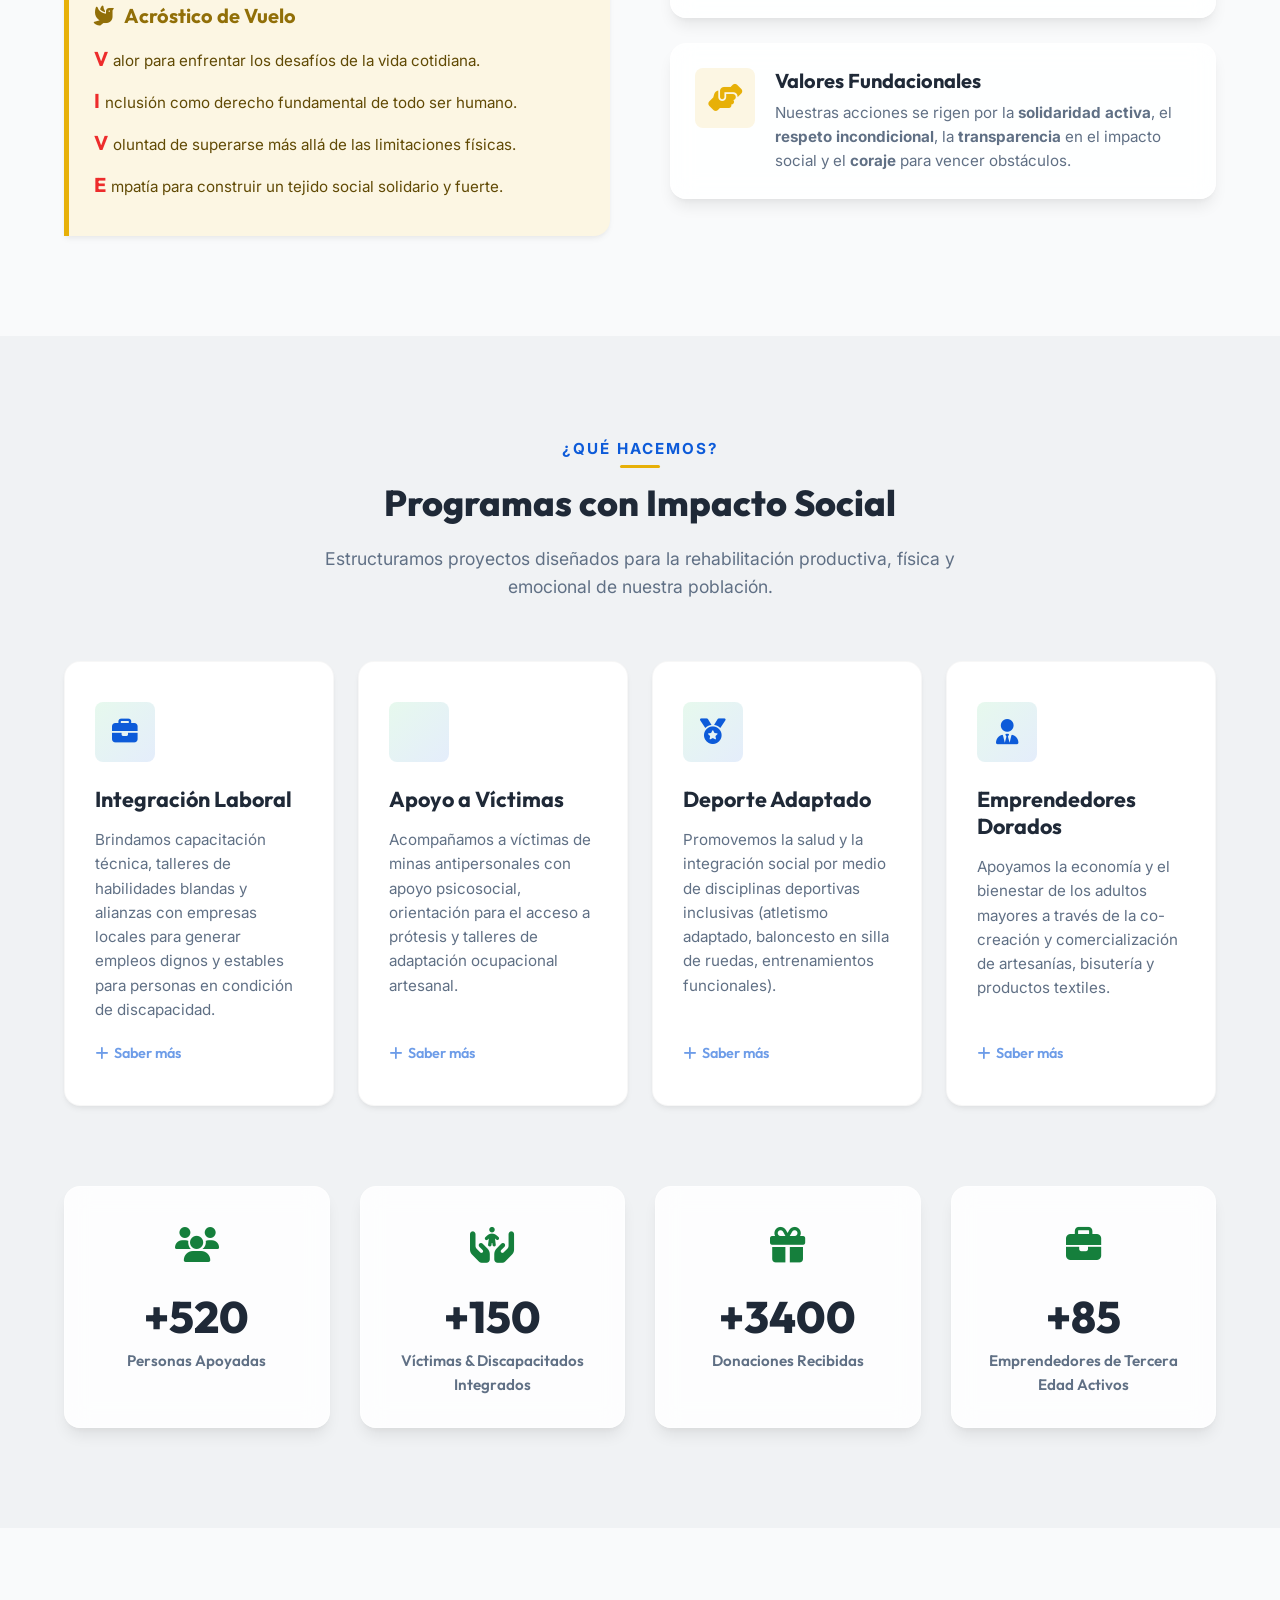
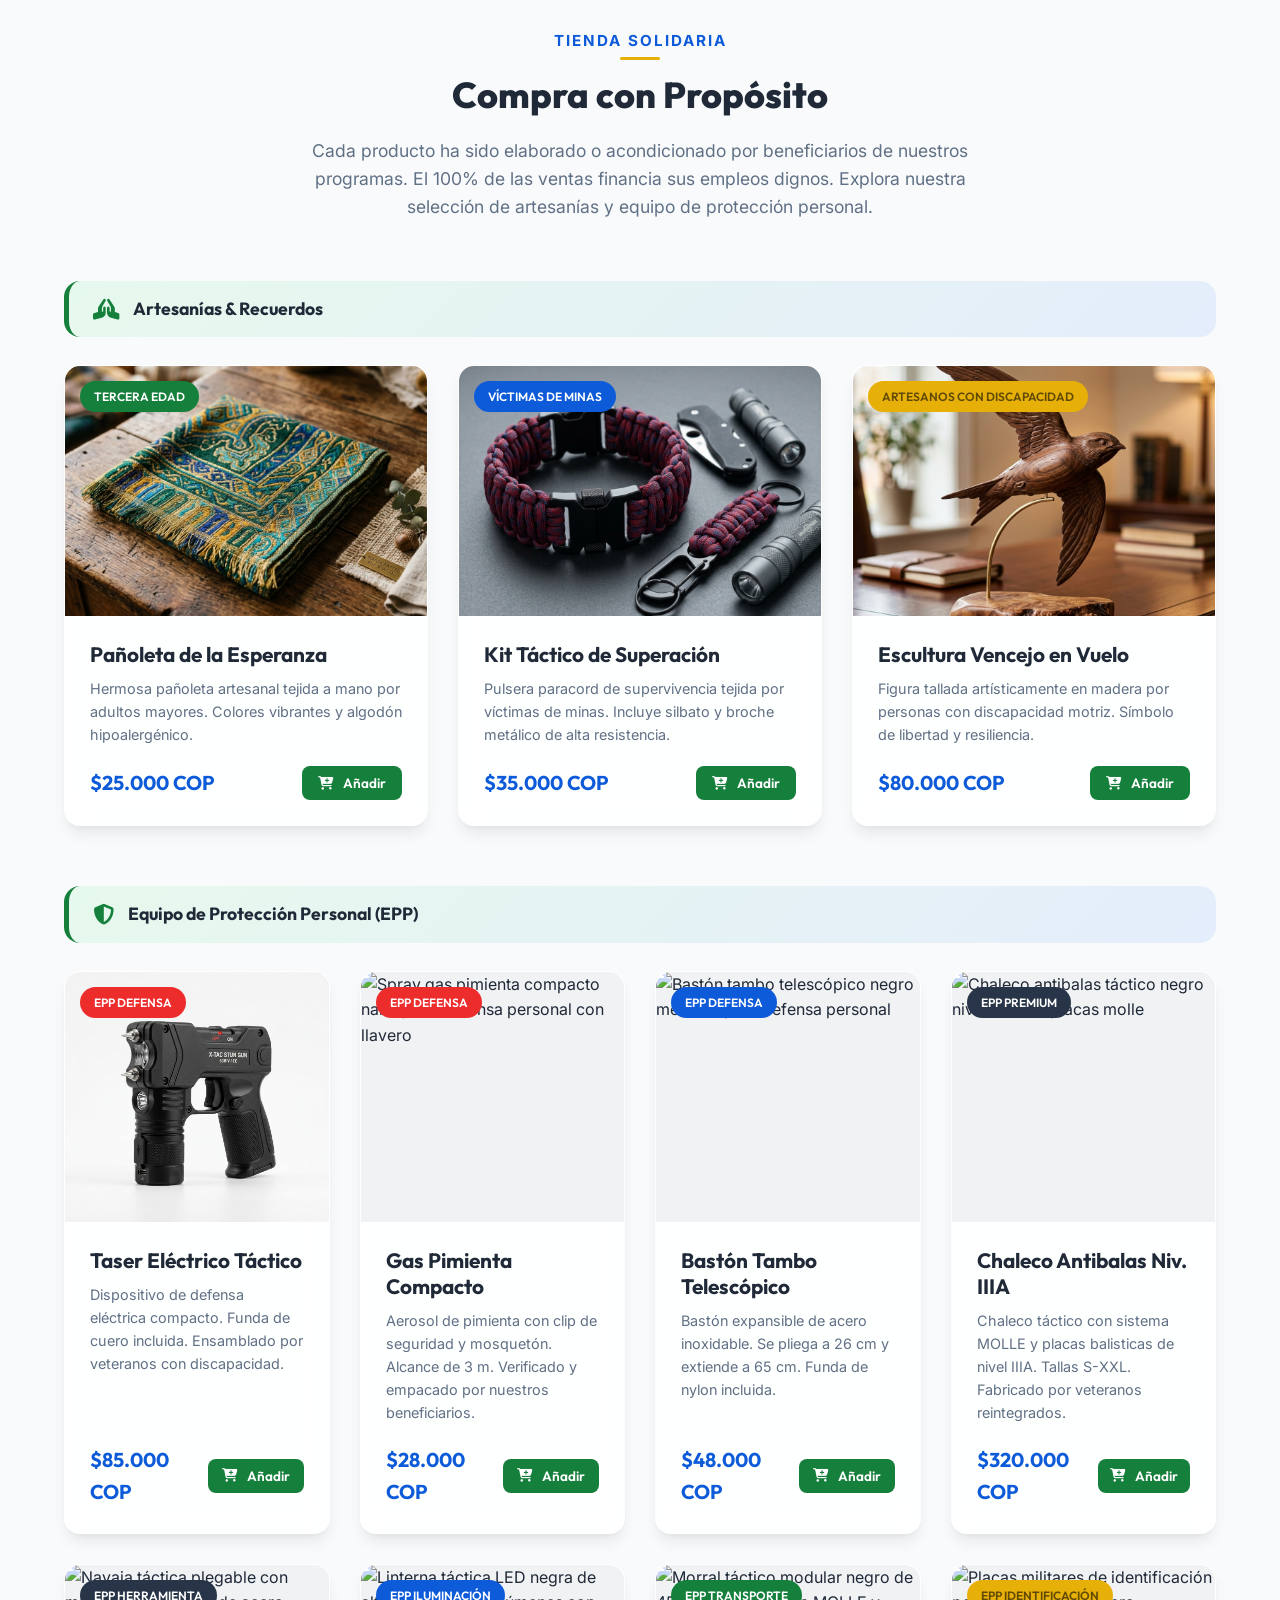
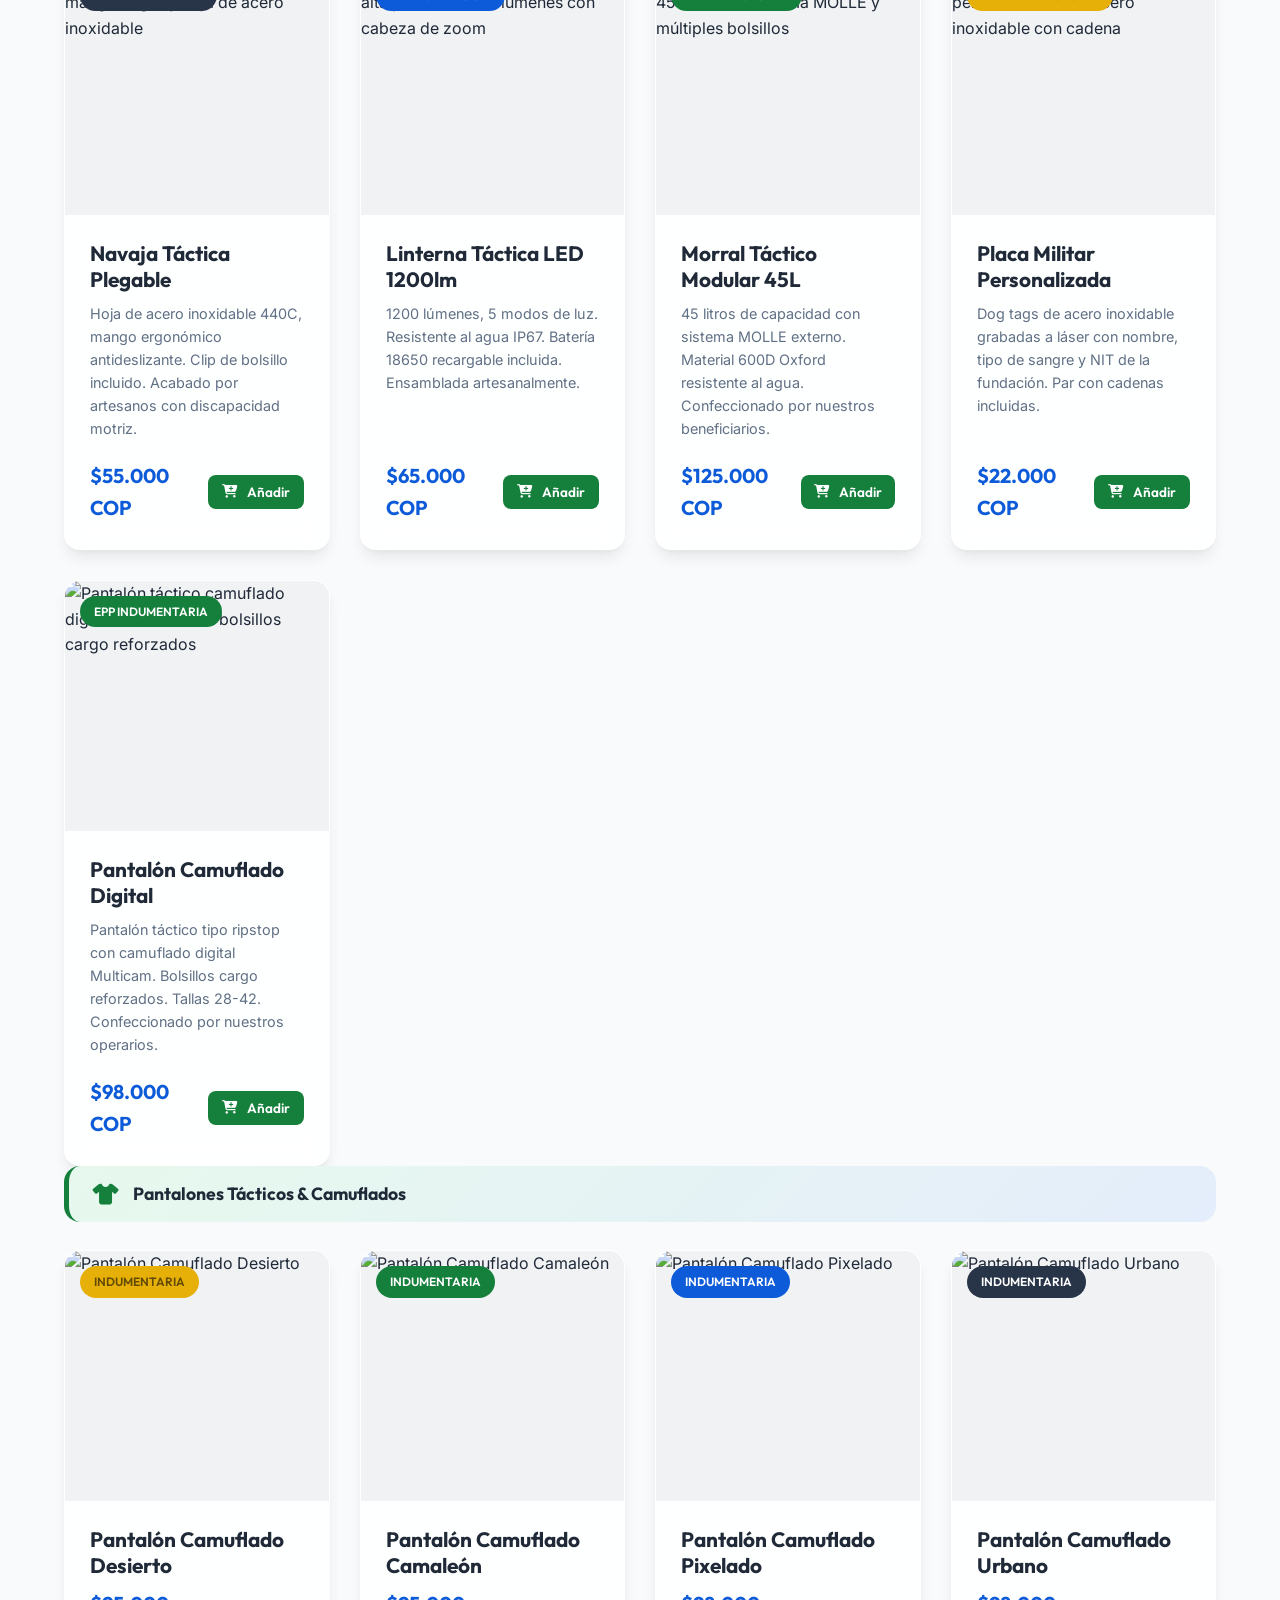
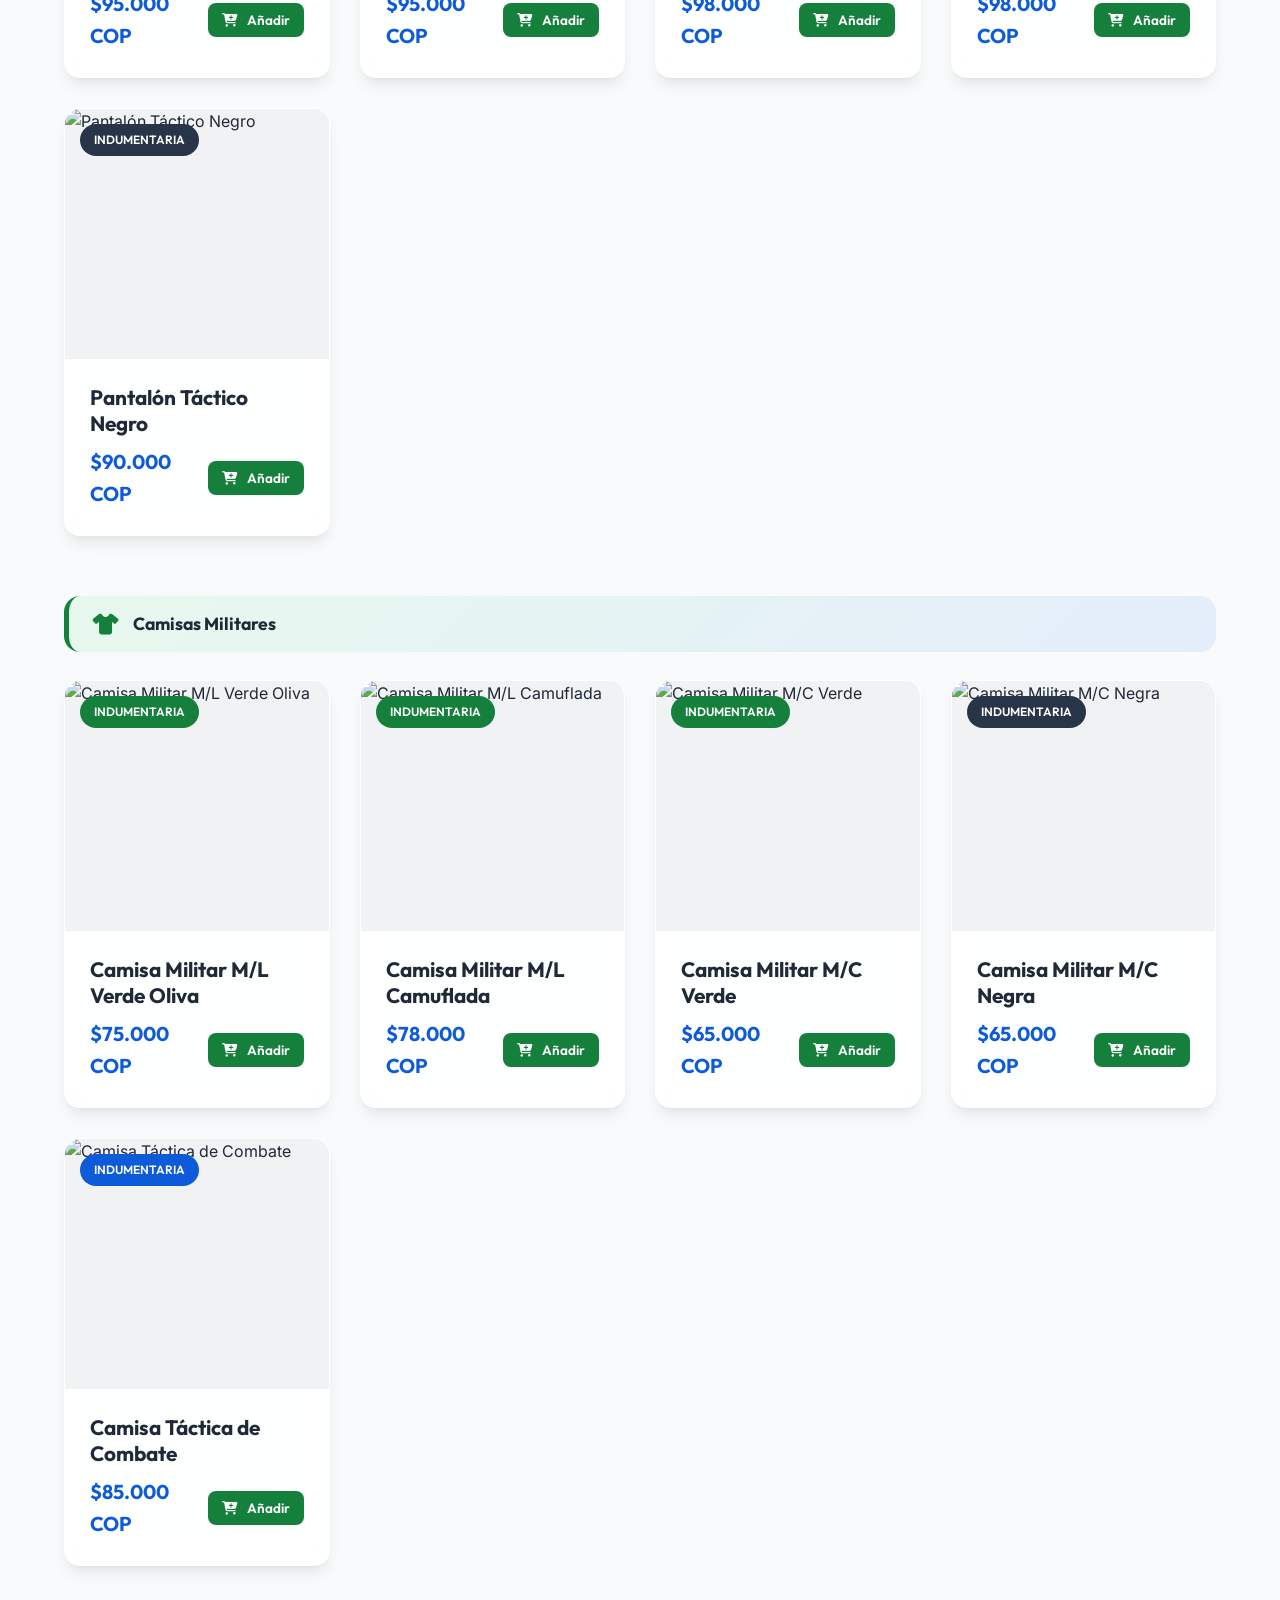
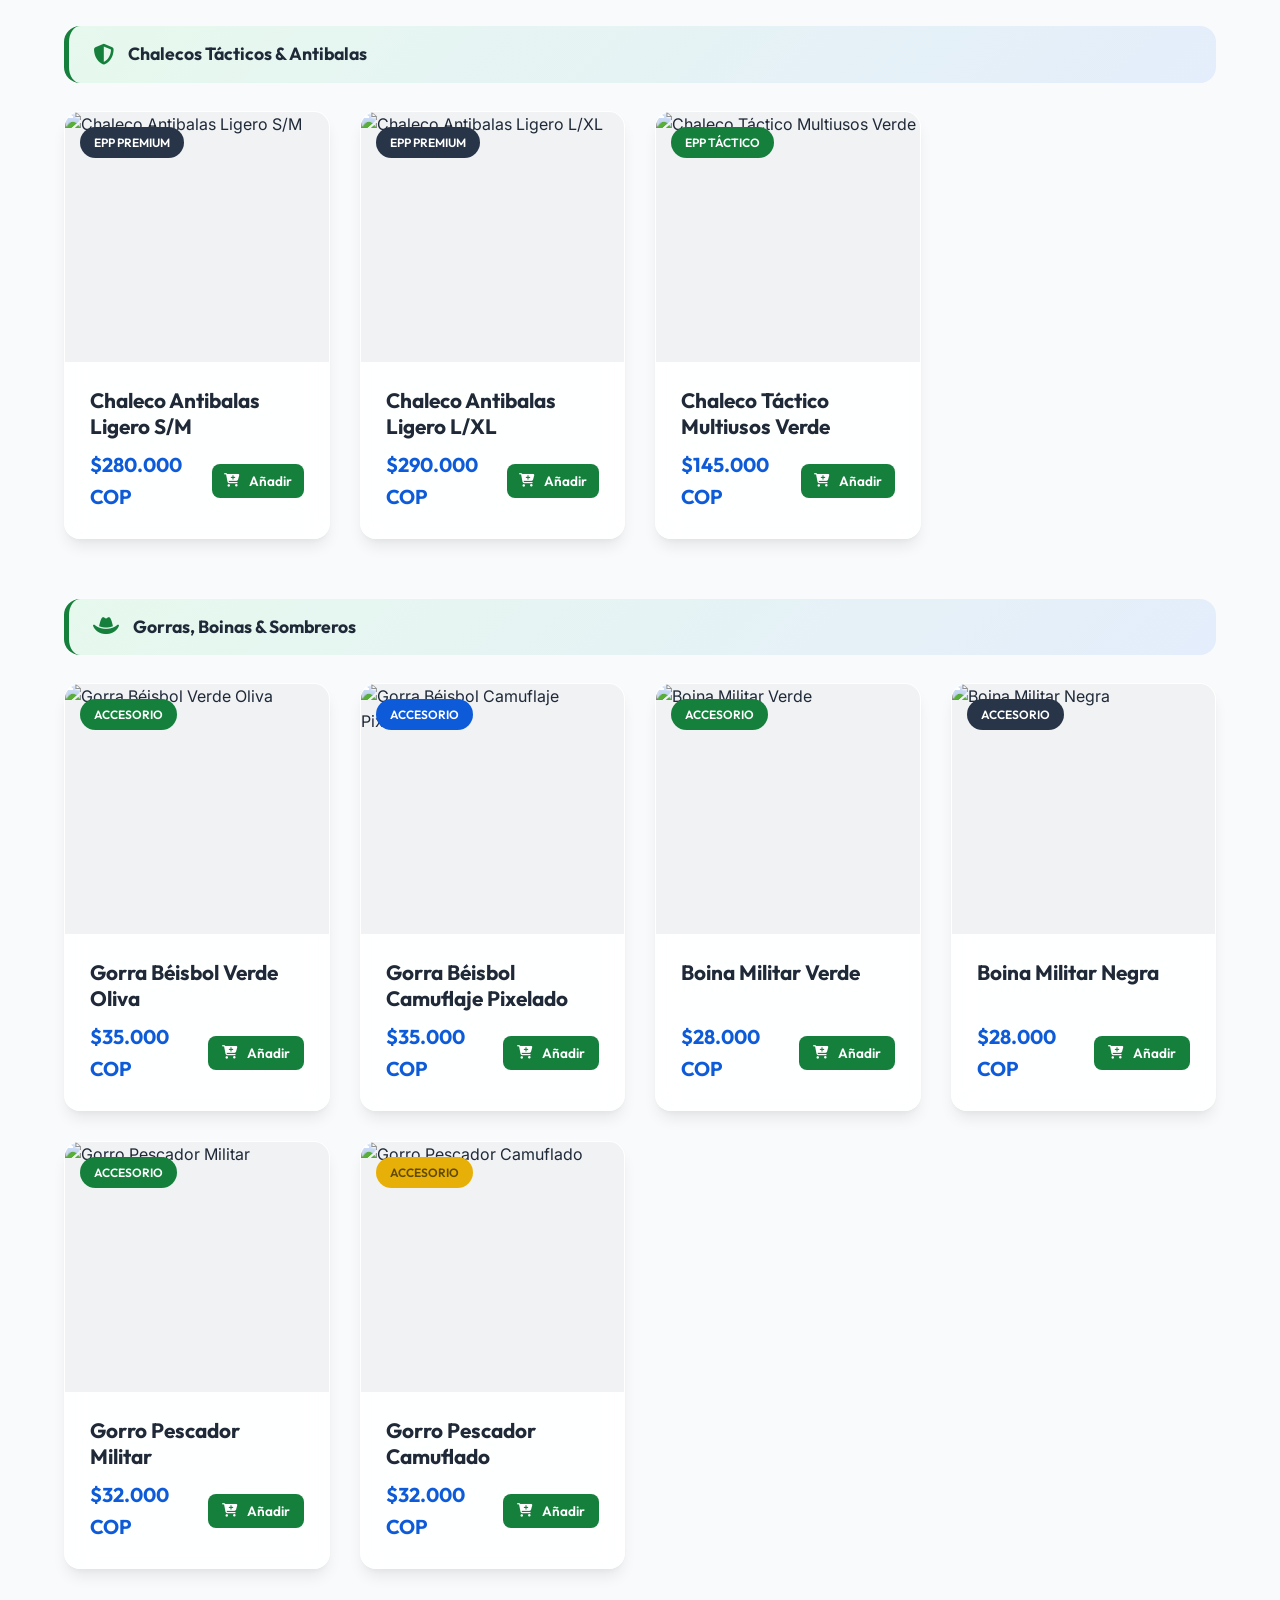
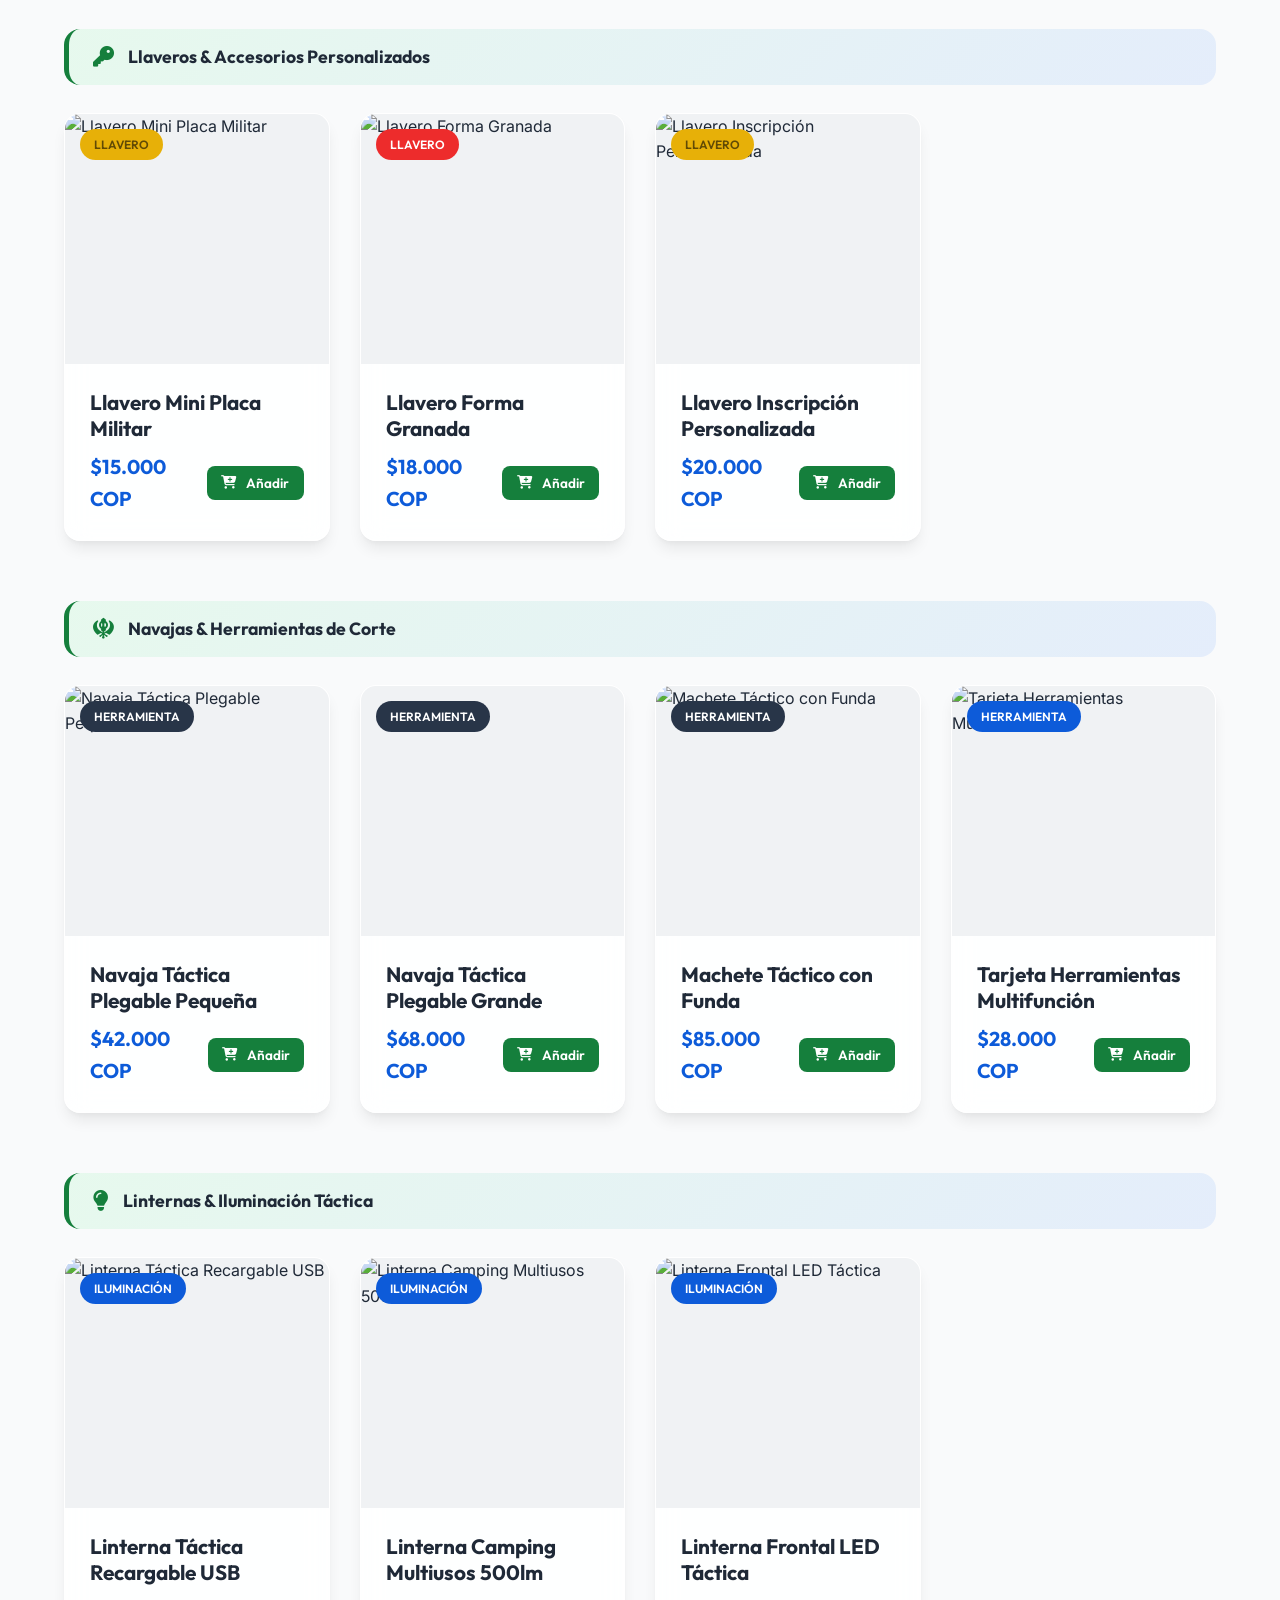
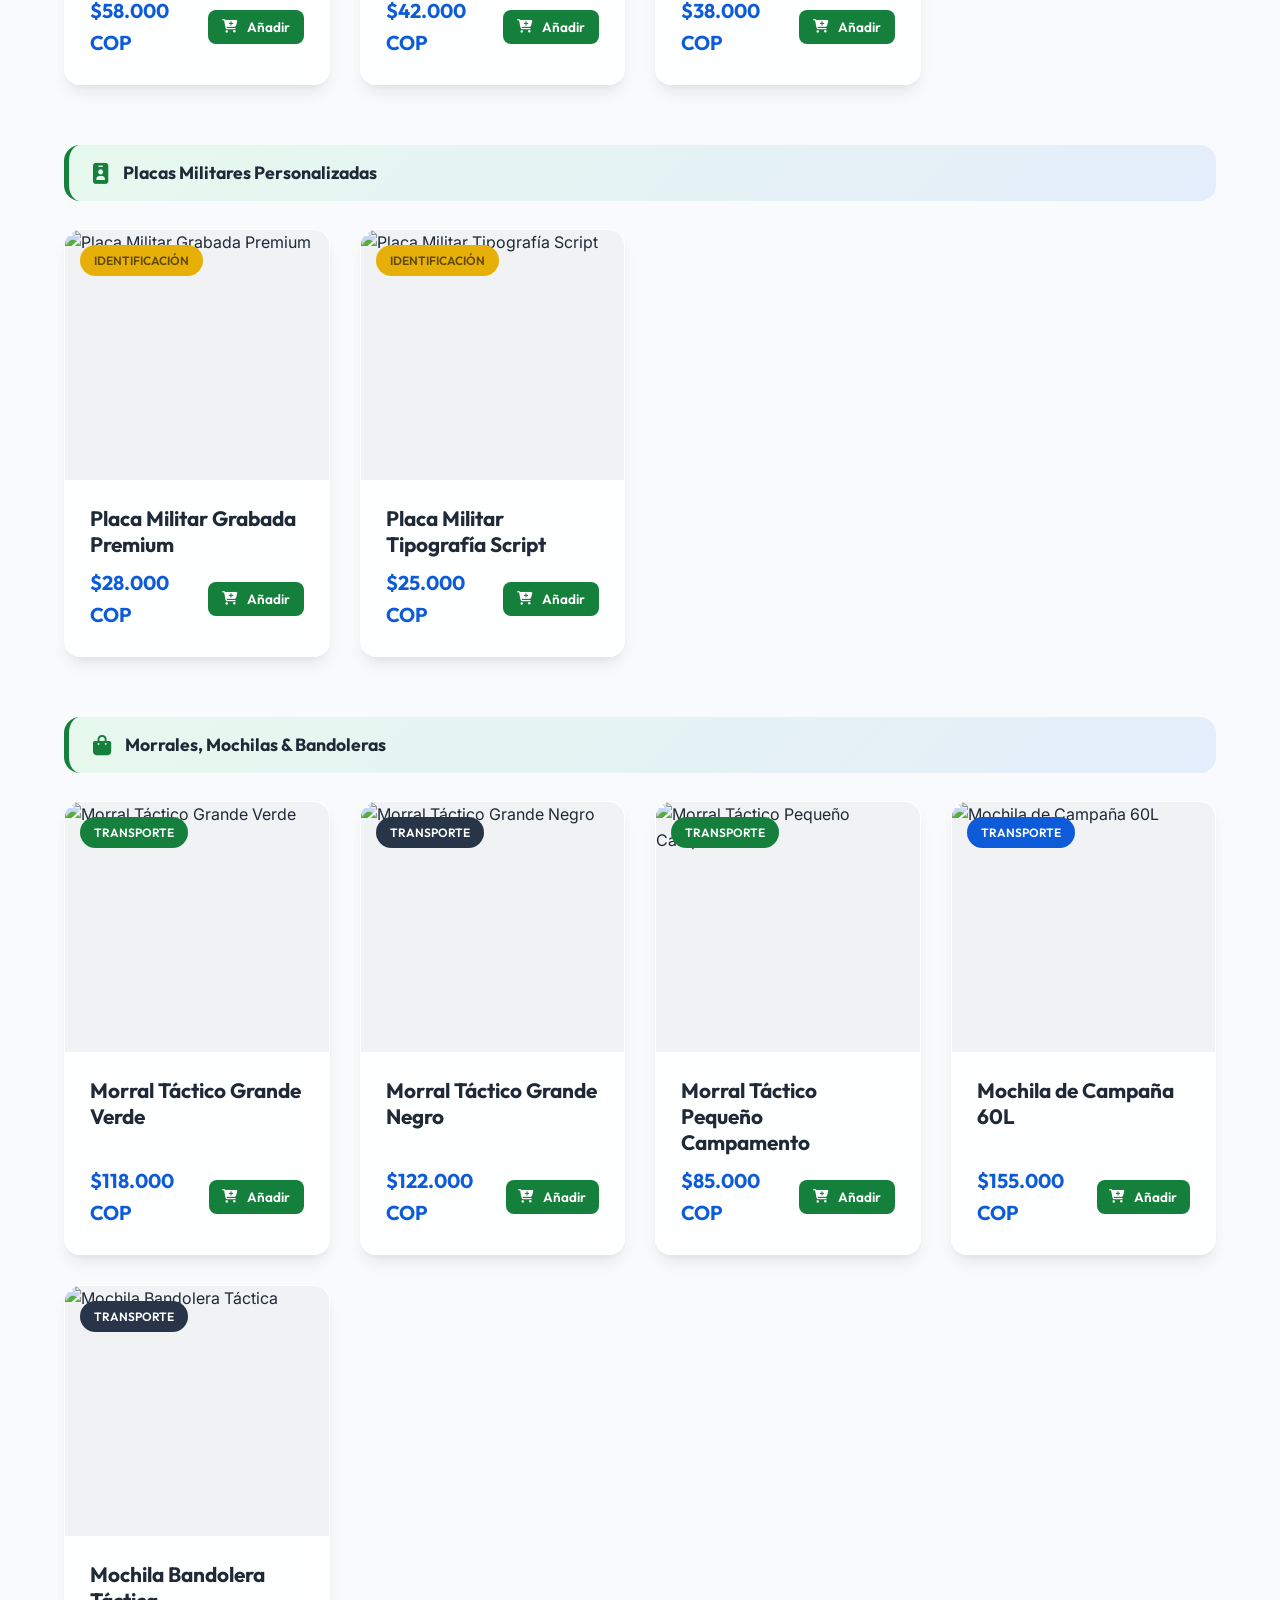
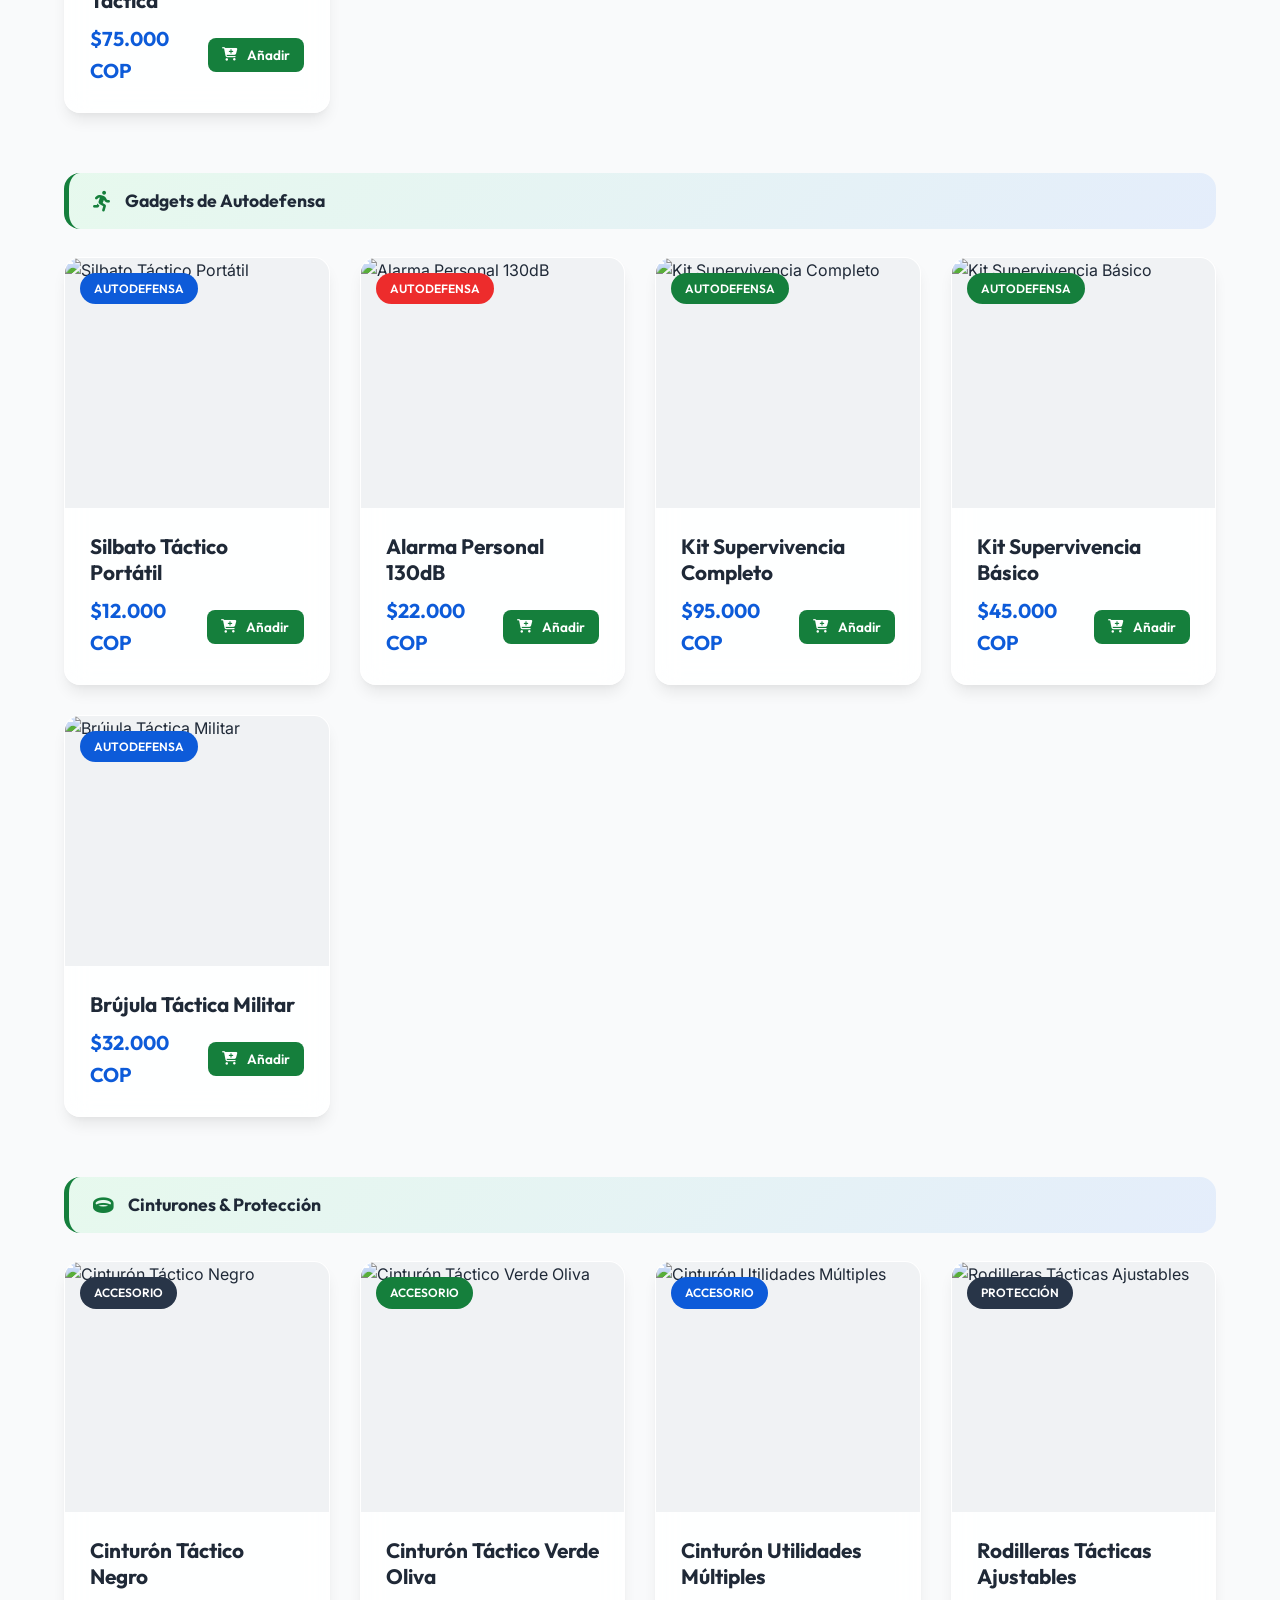
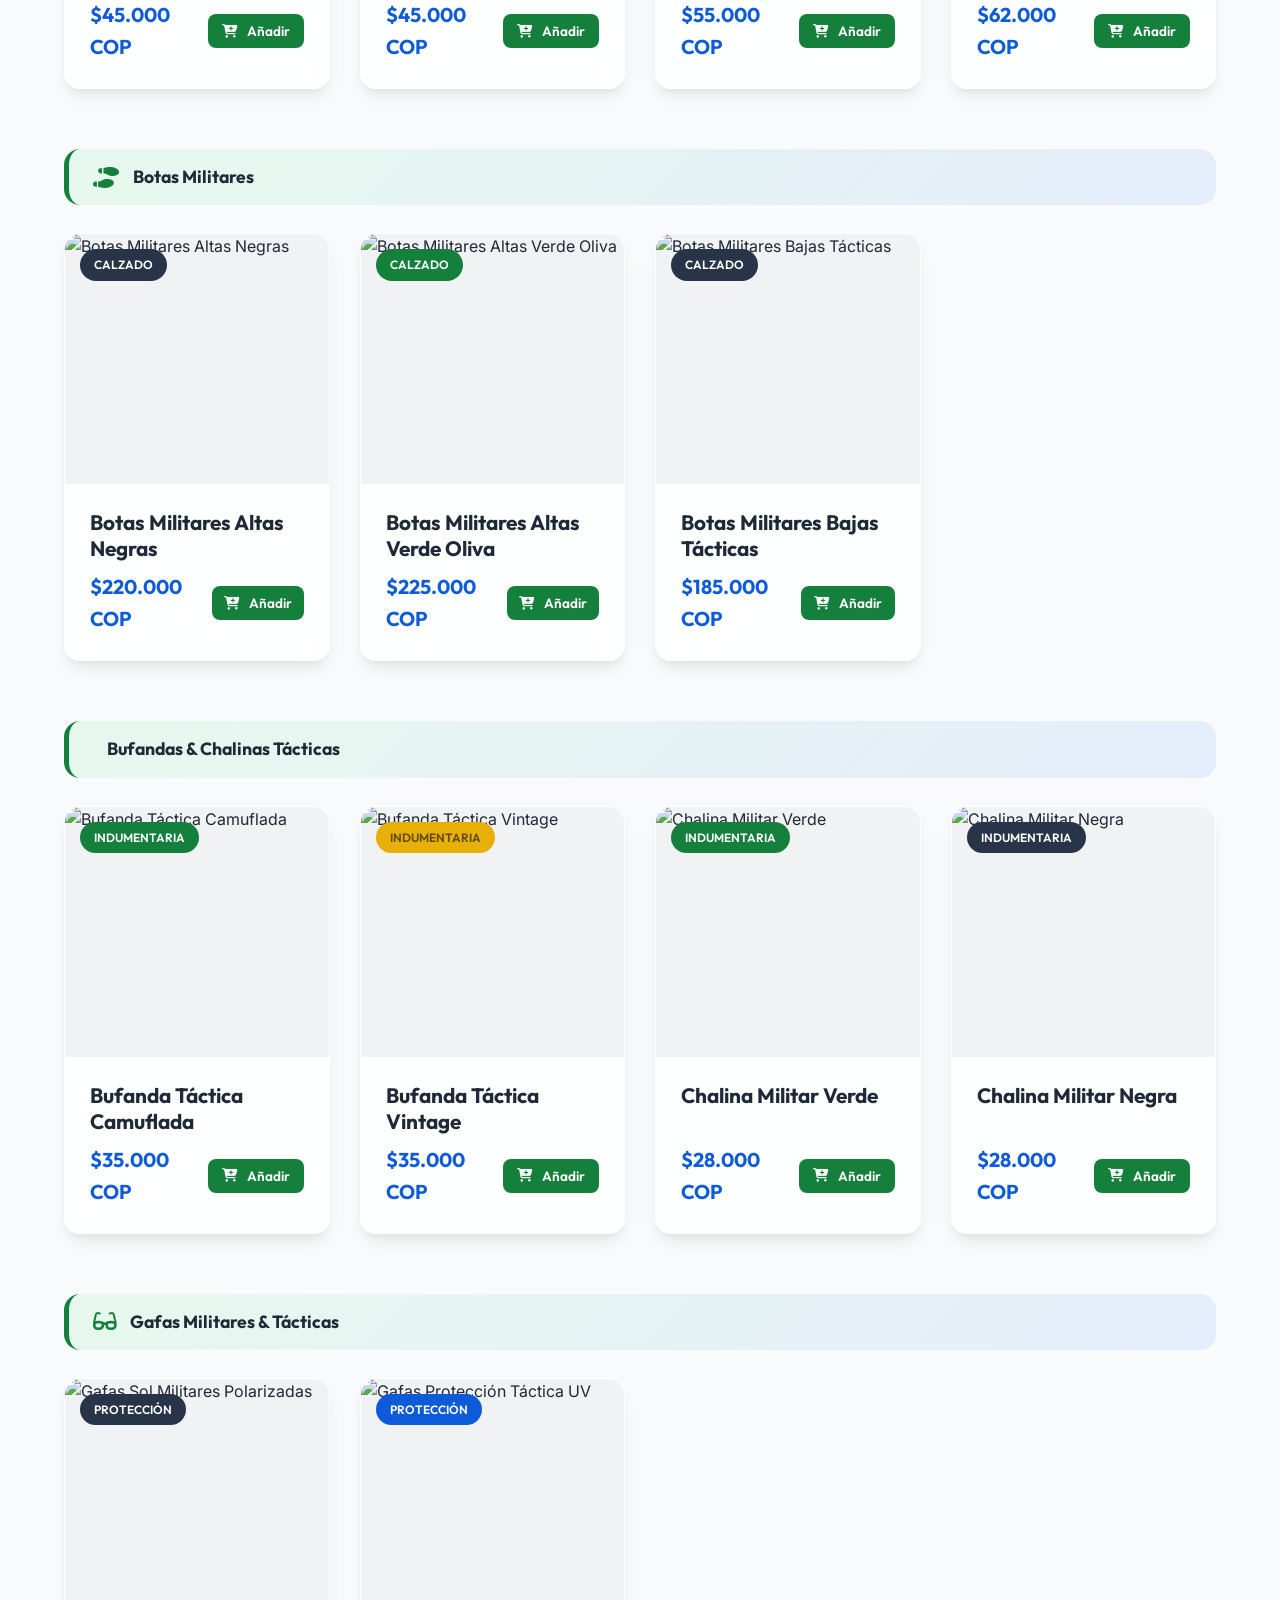
==== commit 9e07c0b5: "feat: Integrar catálogo dinámico modular de 100 productos clasificados por categorías con imágenes o" ====
--- a/index.html
+++ b/index.html
@@ -507,9 +507,14 @@
                             </div>
                         </div>
                     </div>
-                </div>
+                </div><!-- /shop-grid grid-4 EPP -->
+
+                <!-- ===== CATÁLOGO DINÁMICO — renderizado por app.js ===== -->
+                <div id="shop-dynamic-catalog"></div>
+
             </div>
         </section>
+
 
 
 
@@ -1176,5 +1181,7 @@
 
     <!-- JS Principal -->
     <script src="app.js"></script>
+    <!-- Catálogo Dinámico de 100 Productos -->
+    <script src="catalog.js"></script>
 </body>
 </html>
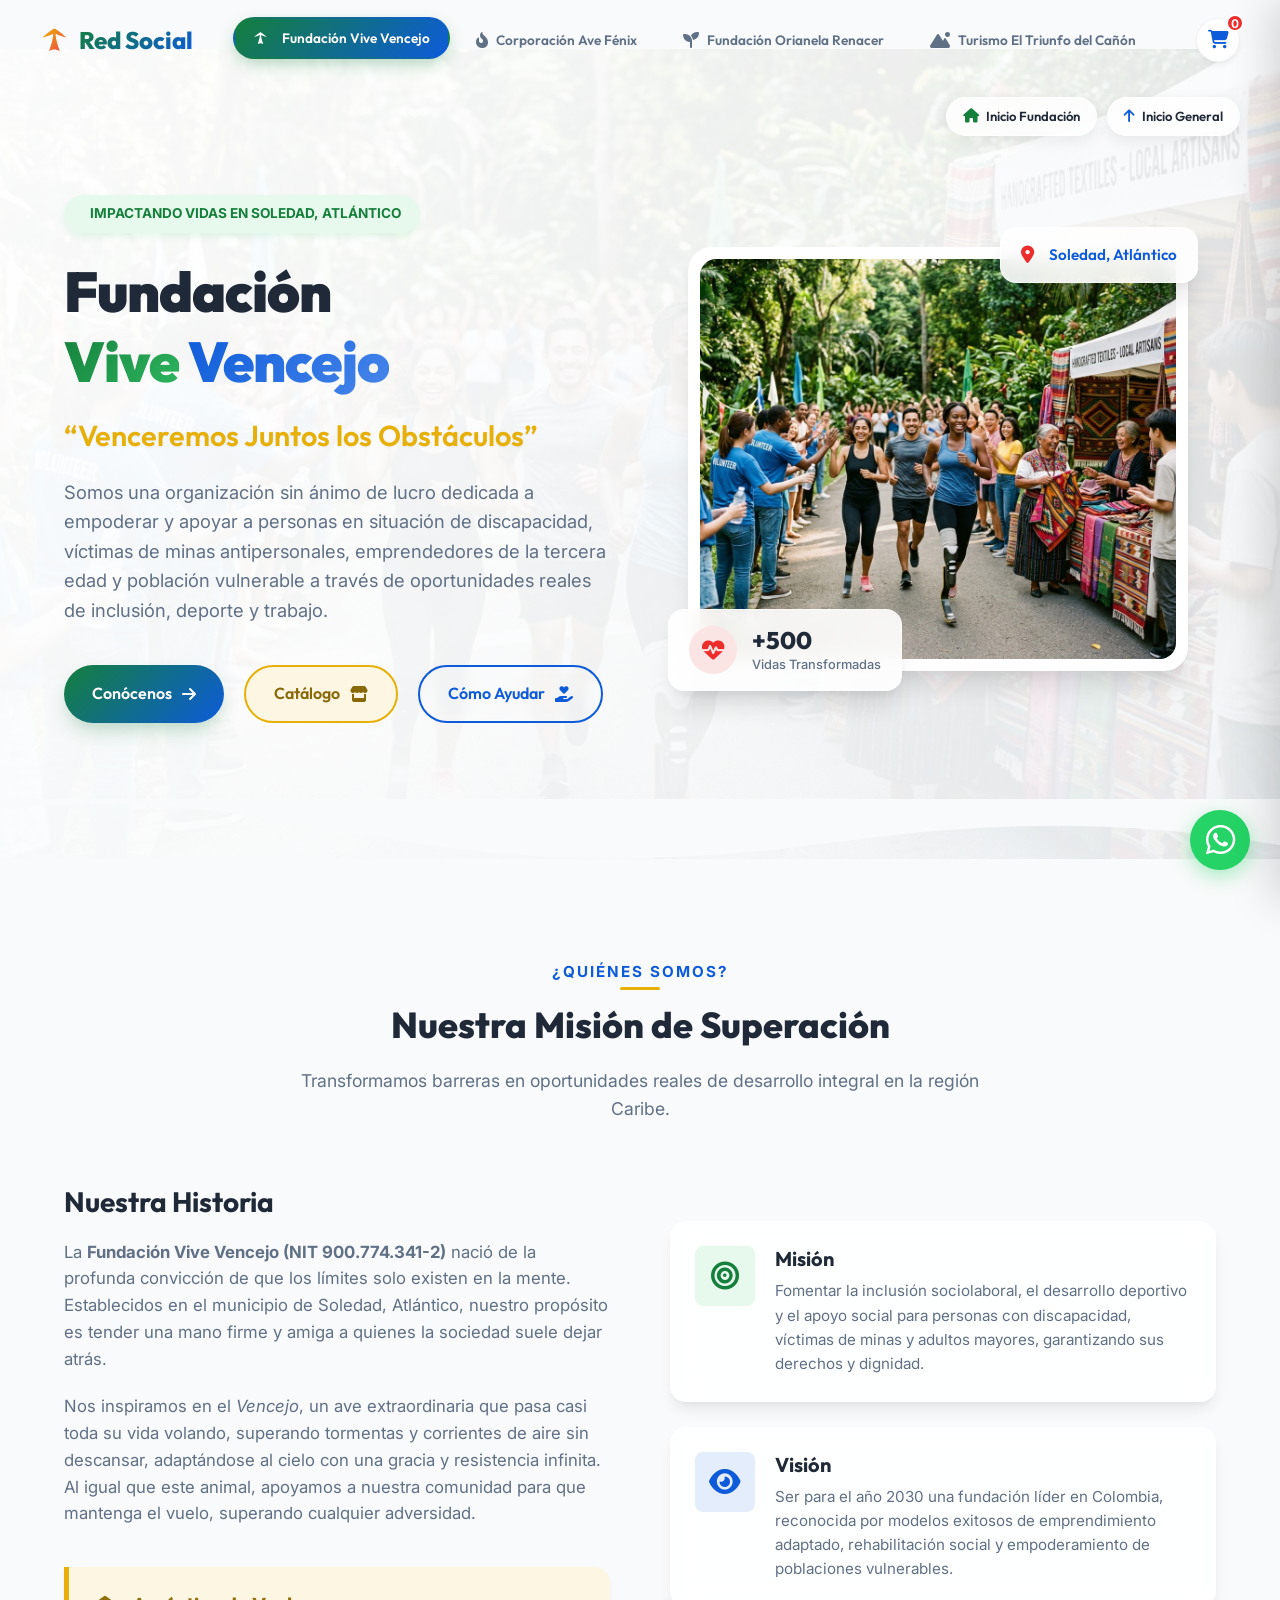
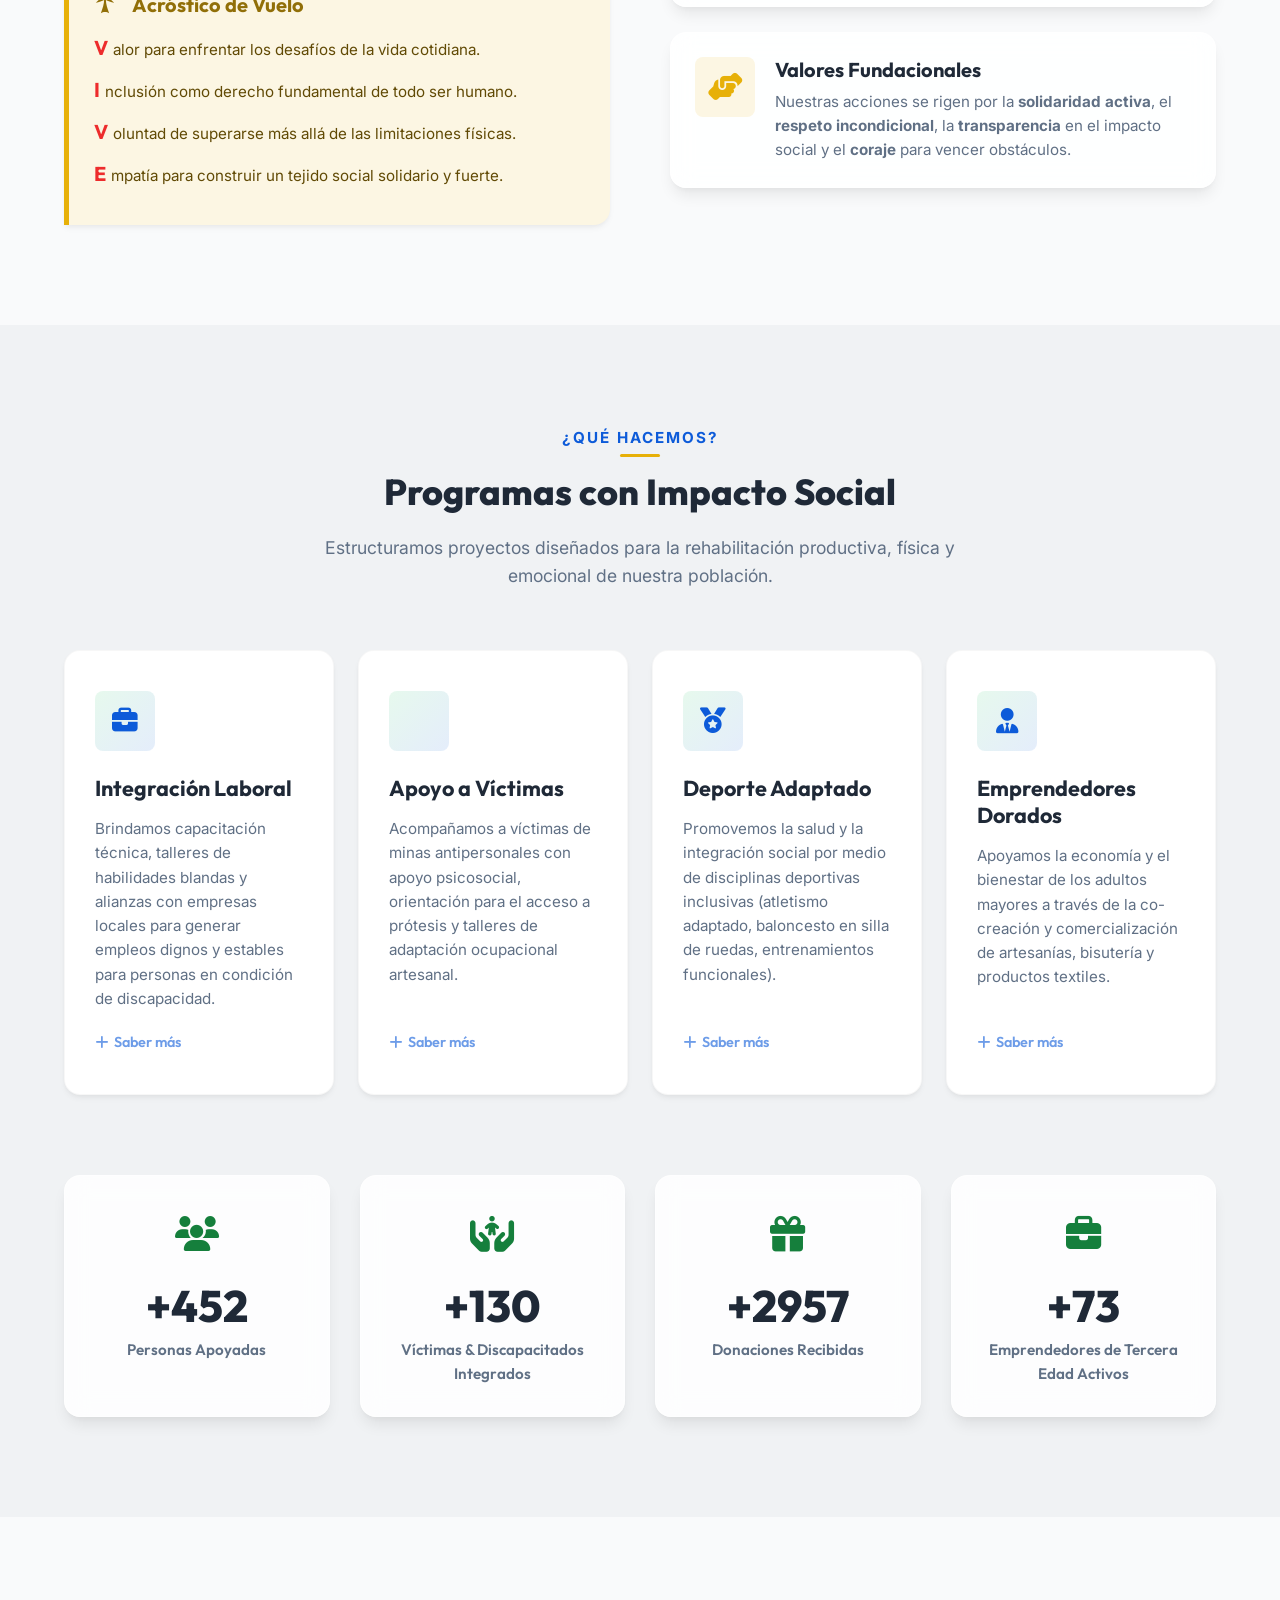
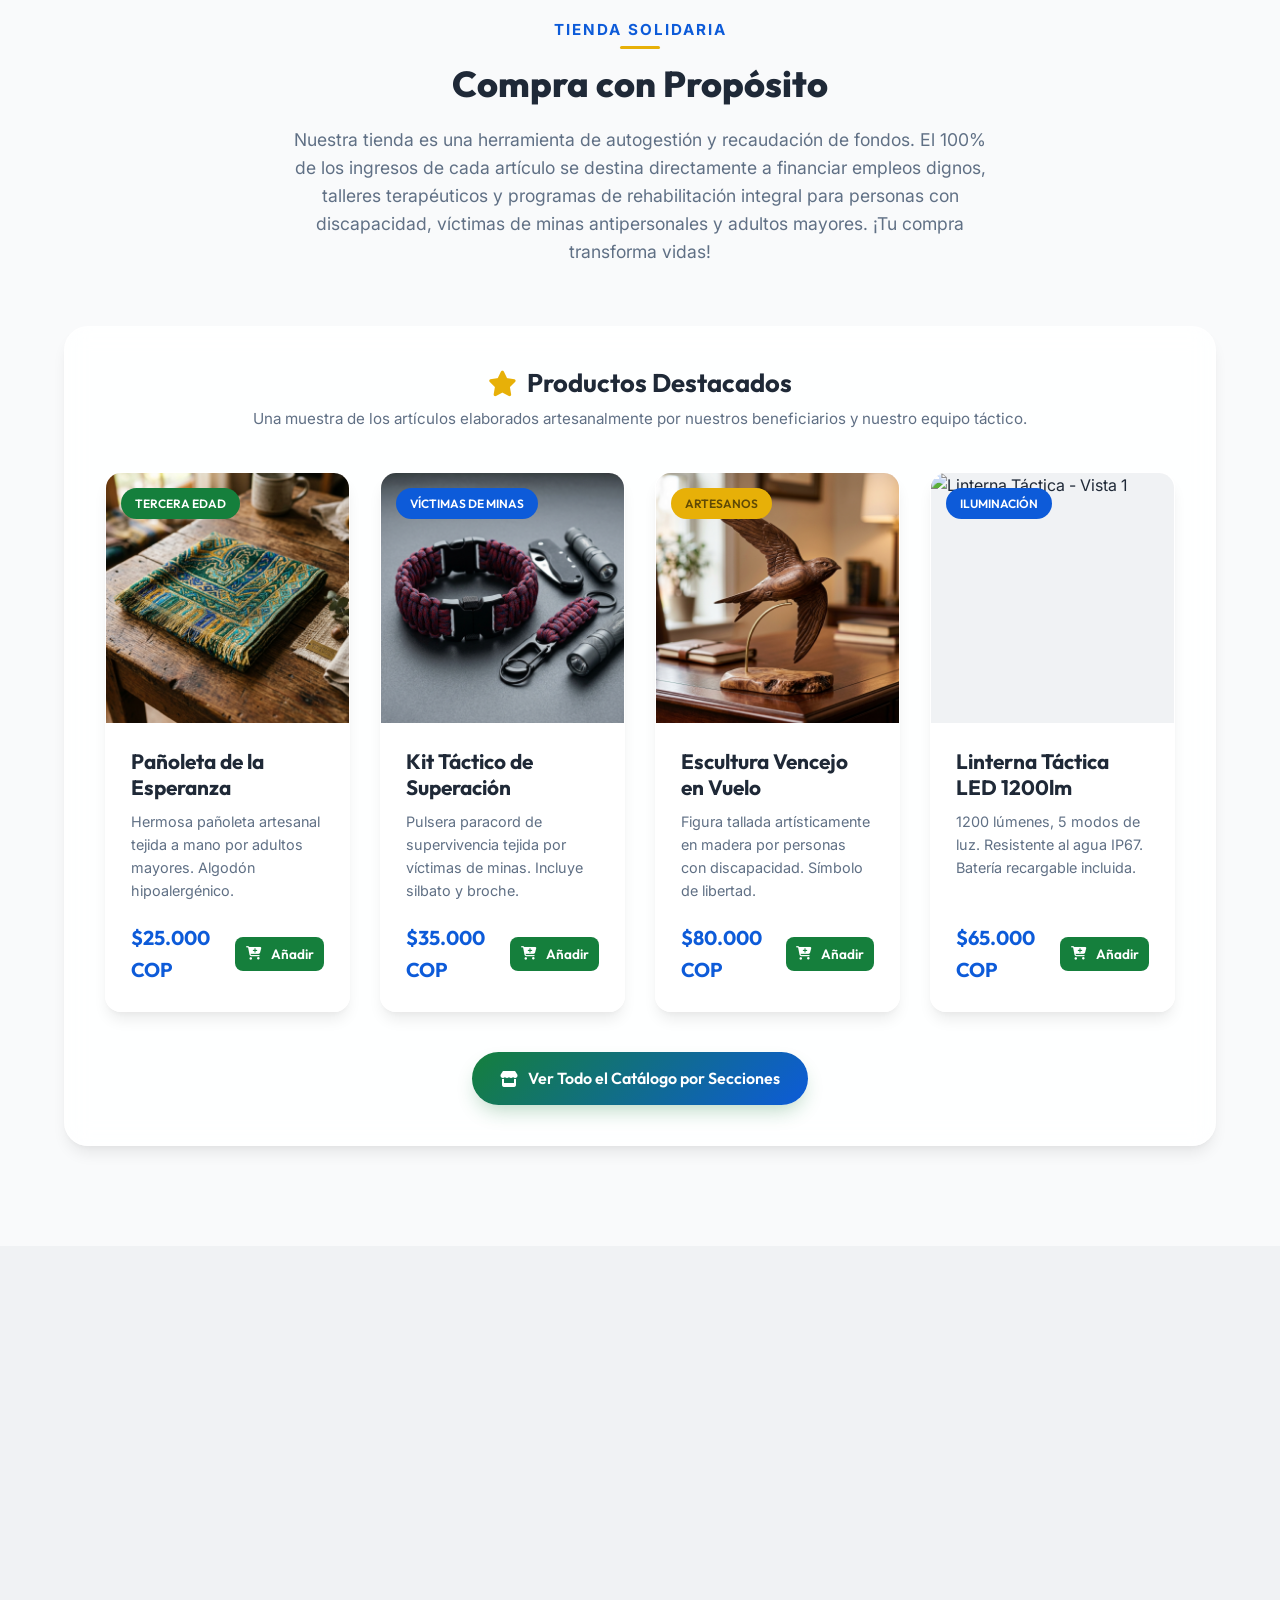
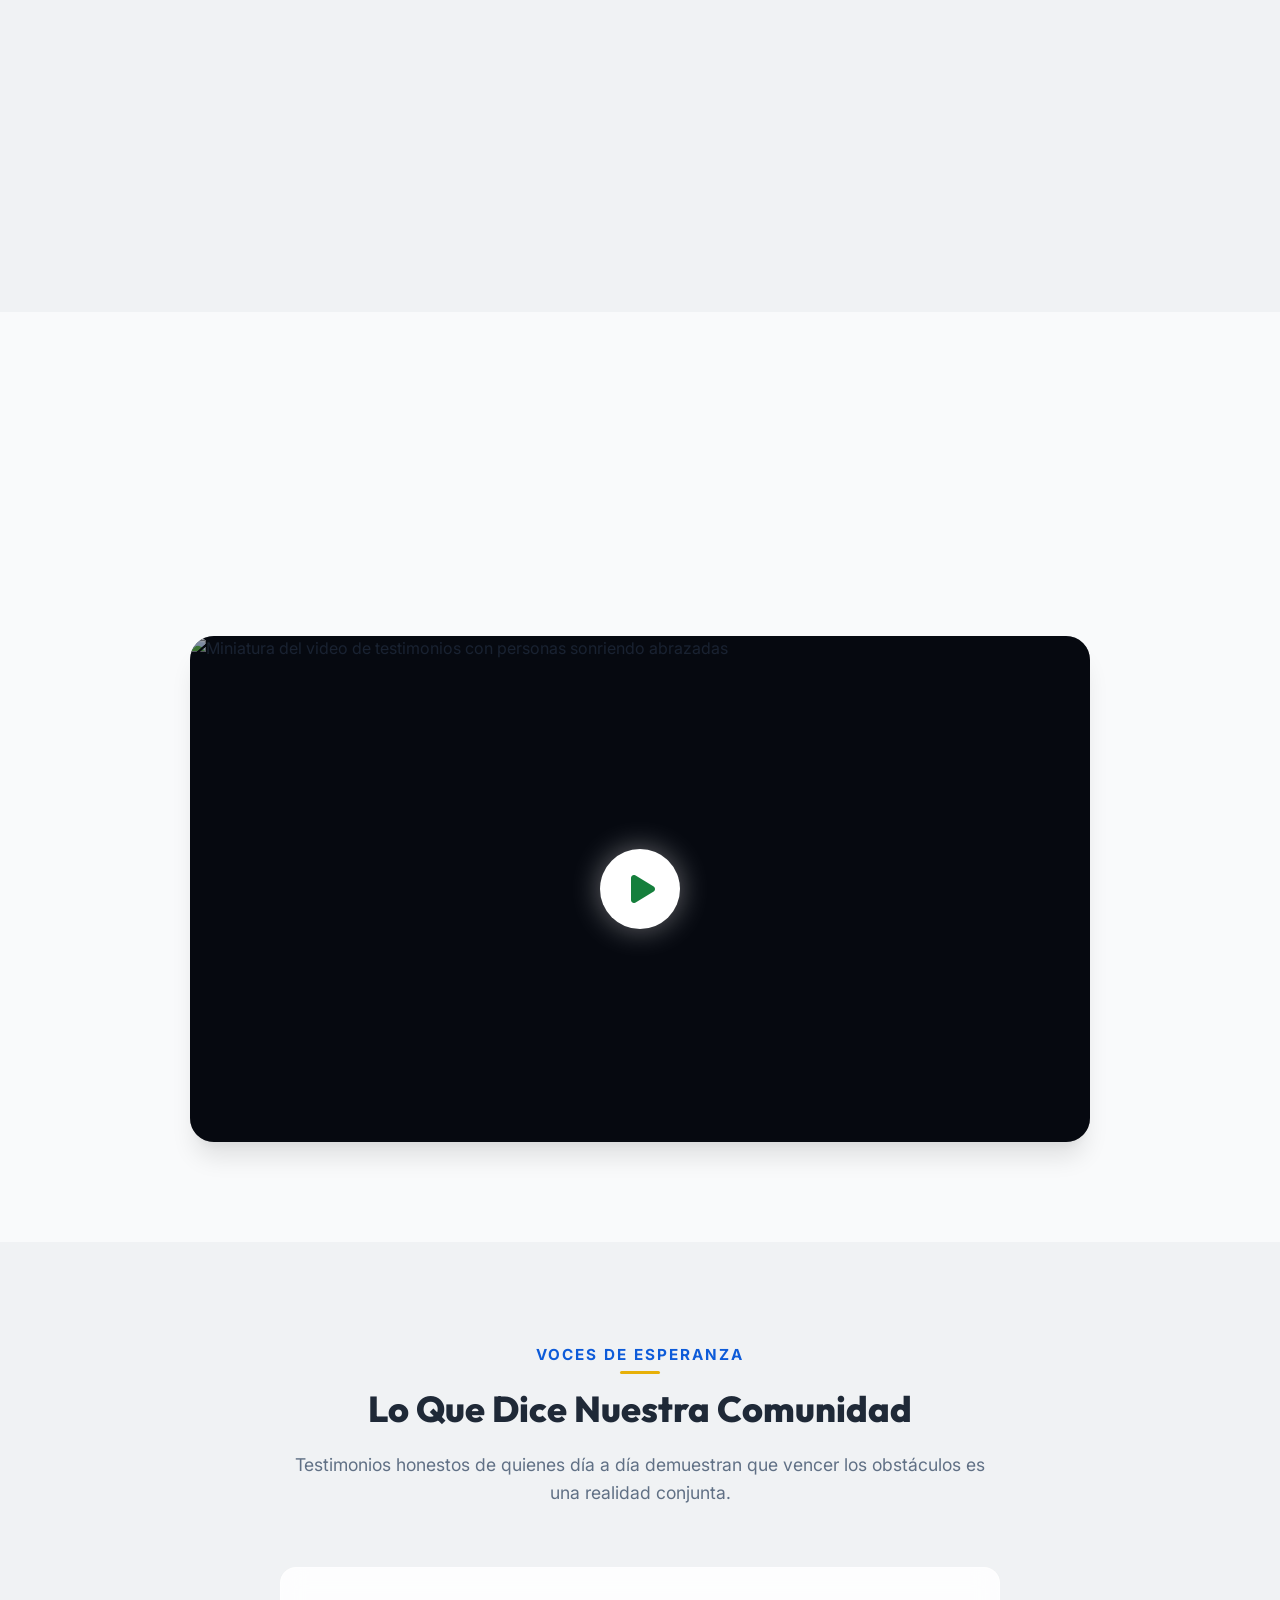
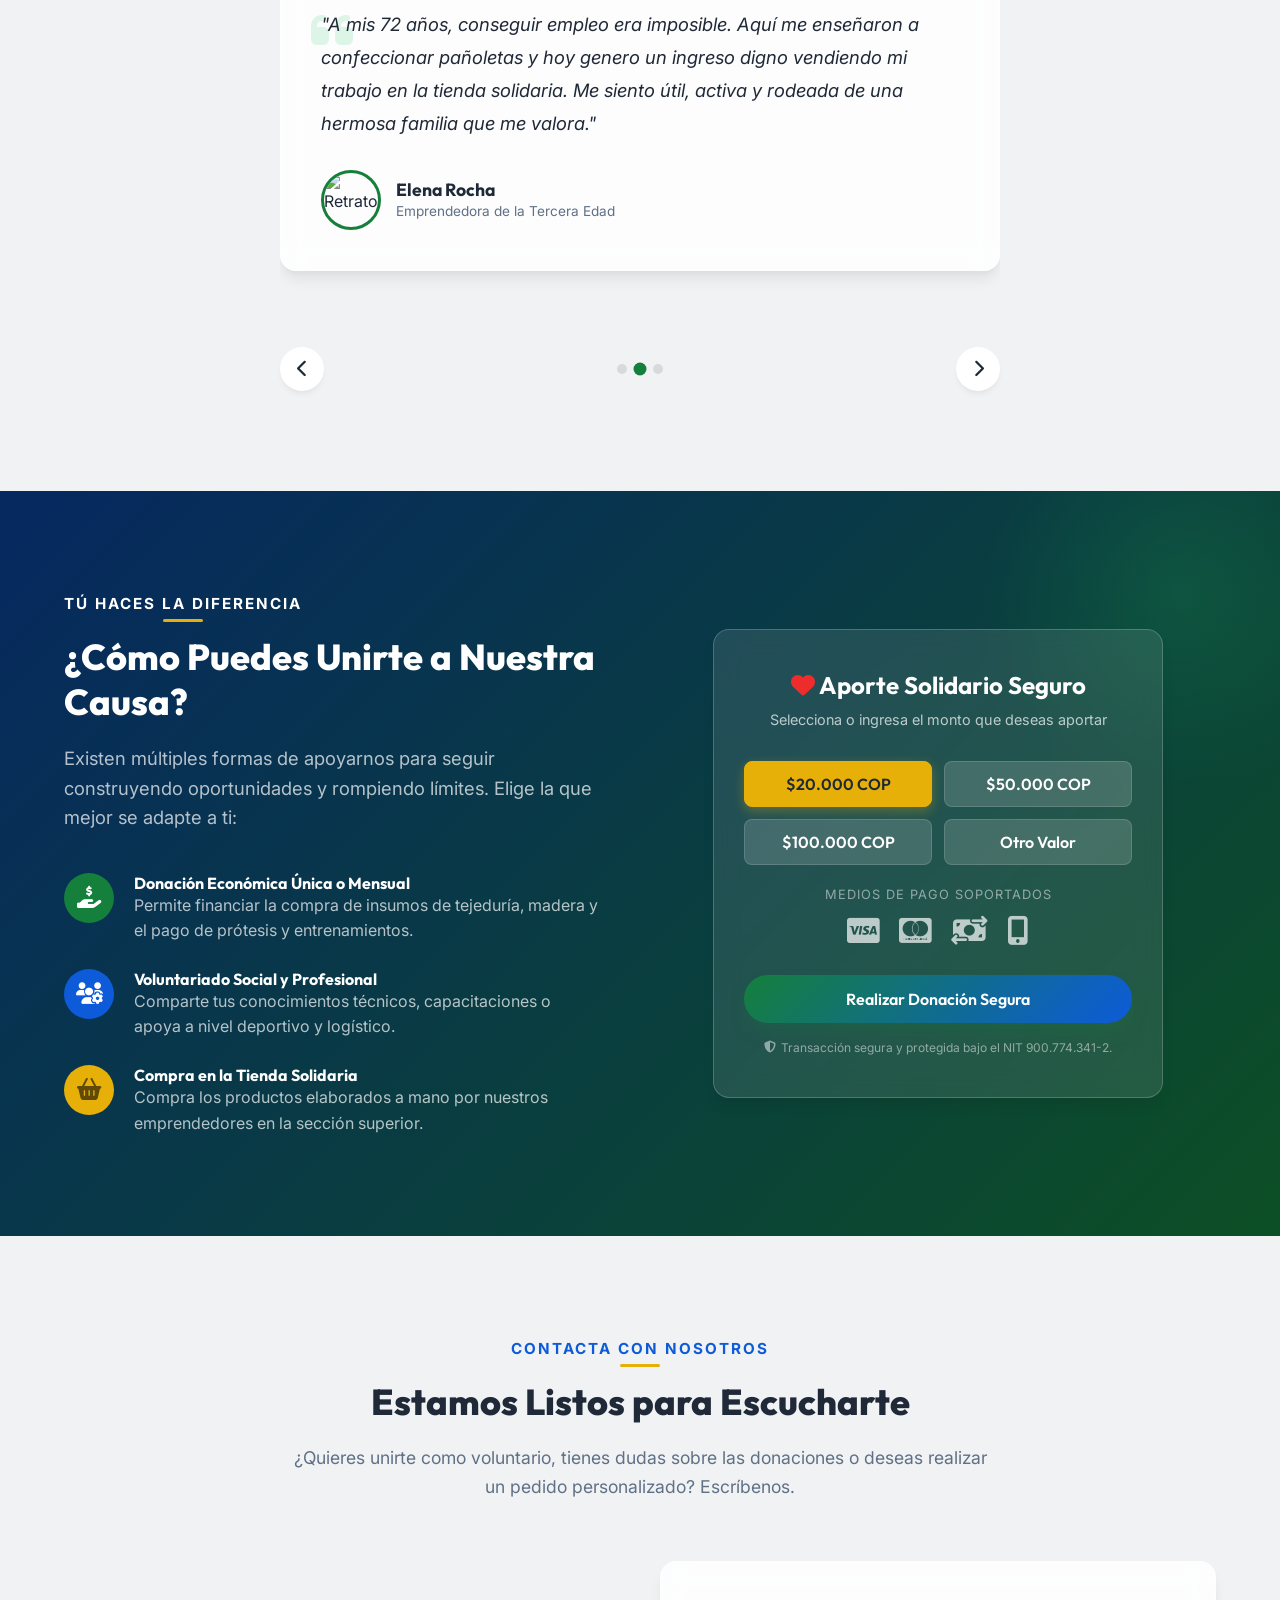
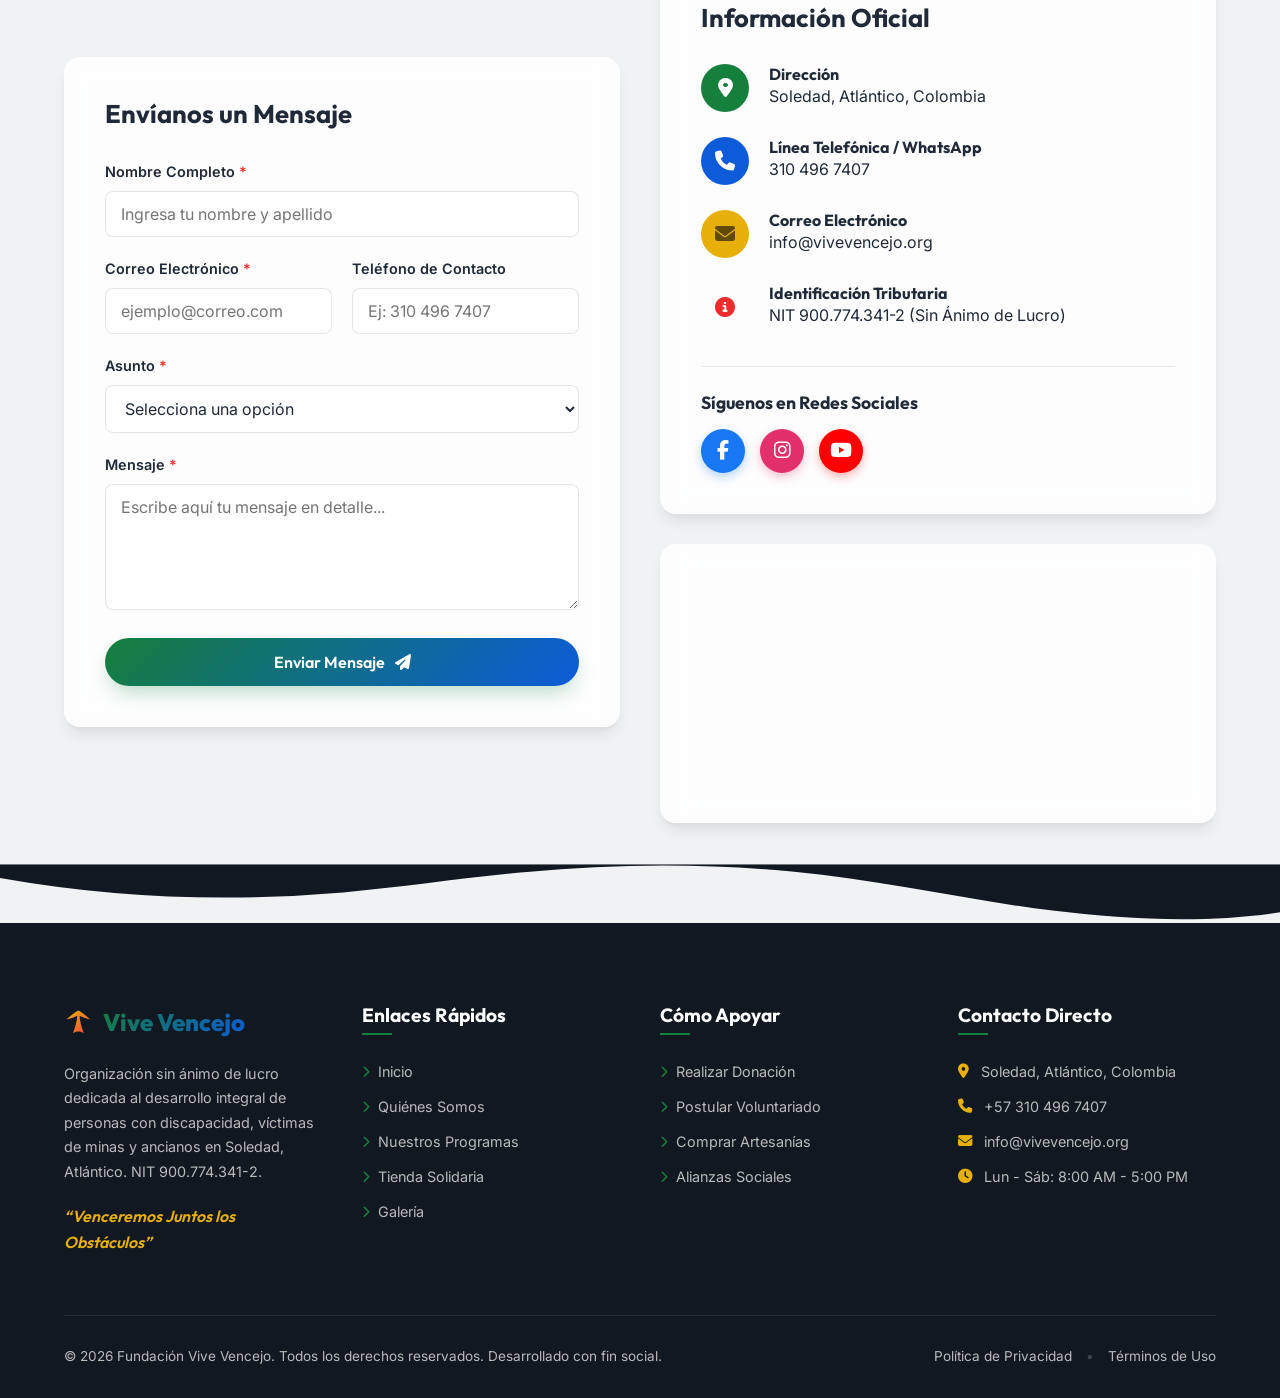
==== commit ea8ff02c: "Implement Charity Shop page, swift SVG icons, dynamic filters, translucent floating sub-nav, mobile " ====
--- a/index.html
+++ b/index.html
@@ -45,14 +45,26 @@
     <header class="main-header" id="header">
         <div class="header-container container">
             <a href="#portal-inicio" class="logo" aria-label="Portal de Organizaciones Sociales - Inicio">
-                <span class="logo-accent"><i class="fa-solid fa-dove"></i></span>
+                <span class="logo-accent">
+                    <svg class="icon-swift" viewBox="0 0 24 24" aria-hidden="true" style="width: 1.8rem; height: 1.8rem;">
+                        <defs>
+                            <linearGradient id="swift-grad-header" x1="0%" y1="0%" x2="100%" y2="100%">
+                                <stop offset="0%" stop-color="#EAB308" />
+                                <stop offset="100%" stop-color="#EF4444" />
+                            </linearGradient>
+                        </defs>
+                        <path fill="url(#swift-grad-header)" d="M12 2 C 11.5 2, 7.5 4.5, 2 9.5 C 5.5 9, 9 7.5, 11 6.5 C 11 10.5, 9.5 15.5, 7.5 21 C 10 19, 14 19, 16.5 21 C 14.5 15.5, 13 10.5, 13 6.5 C 15 7.5, 18.5 9, 22 9.5 C 16.5 4.5, 12.5 2, 12 2 Z"/>
+                    </svg>
+                </span>
                 <span class="logo-text">Red Social</span>
             </a>
 
             <!-- TABS DE ORGANIZACIONES (MENÚ PRINCIPAL) -->
             <nav class="org-tabs-nav" id="org-tabs-nav" aria-label="Seleccionar organización">
                 <button class="org-tab active" data-panel="panel-vencejo" id="tab-vencejo" aria-selected="true">
-                    <i class="fa-solid fa-dove"></i>
+                    <svg class="icon-swift" viewBox="0 0 24 24" aria-hidden="true" style="width: 1.1em; height: 1.1em; margin-right: 6px;">
+                        <path d="M12 2 C 11.5 2, 7.5 4.5, 2 9.5 C 5.5 9, 9 7.5, 11 6.5 C 11 10.5, 9.5 15.5, 7.5 21 C 10 19, 14 19, 16.5 21 C 14.5 15.5, 13 10.5, 13 6.5 C 15 7.5, 18.5 9, 22 9.5 C 16.5 4.5, 12.5 2, 12 2 Z"/>
+                    </svg>
                     <span>Fundación Vive Vencejo</span>
                 </button>
                 <button class="org-tab" data-panel="panel-fenix" id="tab-fenix" aria-selected="false">
@@ -179,7 +191,12 @@
 
                         <!-- Himno / Acróstico Decorado -->
                         <div class="acrostic-box">
-                            <h4 class="acrostic-title"><i class="fa-solid fa-dove"></i> Acróstico de Vuelo</h4>
+                            <h4 class="acrostic-title">
+                                <svg class="icon-swift" viewBox="0 0 24 24" aria-hidden="true" style="width: 1.1em; height: 1.1em; fill: hsl(45, 90%, 30%); margin-right: 6px;">
+                                    <path d="M12 2 C 11.5 2, 7.5 4.5, 2 9.5 C 5.5 9, 9 7.5, 11 6.5 C 11 10.5, 9.5 15.5, 7.5 21 C 10 19, 14 19, 16.5 21 C 14.5 15.5, 13 10.5, 13 6.5 C 15 7.5, 18.5 9, 22 9.5 C 16.5 4.5, 12.5 2, 12 2 Z"/>
+                                </svg>
+                                Acróstico de Vuelo
+                            </h4>
                             <ul class="acrostic-list">
                                 <li><strong>V</strong>alor para enfrentar los desafíos de la vida cotidiana.</li>
                                 <li><strong>I</strong>nclusión como derecho fundamental de todo ser humano.</li>
@@ -298,220 +315,111 @@
                 <div class="section-header text-center scroll-reveal">
                     <span class="section-subtitle">Tienda Solidaria</span>
                     <h2 class="section-title">Compra con Propósito</h2>
-                    <p class="section-description-text">Cada producto ha sido elaborado o acondicionado por beneficiarios de nuestros programas. El 100% de las ventas financia sus empleos dignos. Explora nuestra selección de artesanías y equipo de protección personal.</p>
-                </div>
-
-                <!-- Subtítulo categoría artesanías -->
-                <div class="shop-category-header scroll-reveal">
-                    <i class="fa-solid fa-hands-praying"></i>
-                    <span>Artesanías & Recuerdos</span>
-                </div>
-
-                <div class="shop-grid grid-3 scroll-reveal" style="margin-bottom: 60px;">
-                    <!-- Producto 1 -->
-                    <div class="product-card-item card-glass" data-id="1" data-name="Pañoleta de la Esperanza" data-price="25000">
-                        <div class="product-image-box">
-                            <img src="assets/product-scarf.png" alt="Pañoleta de la Esperanza tejida a mano con hilos verde, azul y dorado" class="product-img" loading="lazy">
-                            <span class="product-badge bg-green">Tercera Edad</span>
-                        </div>
-                        <div class="product-info-box">
-                            <h3 class="product-item-title">Pañoleta de la Esperanza</h3>
-                            <p class="product-item-desc">Hermosa pañoleta artesanal tejida a mano por adultos mayores. Colores vibrantes y algodón hipoalergénico.</p>
-                            <div class="product-price-row">
-                                <span class="product-price">$25.000 COP</span>
-                                <button class="btn btn-add-cart btn-primary" onclick="addToCart(1)"><i class="fa-solid fa-cart-plus"></i> Añadir</button>
-                            </div>
-                        </div>
-                    </div>
-
-                    <!-- Producto 2 -->
-                    <div class="product-card-item card-glass" data-id="2" data-name="Kit Táctico de Superación" data-price="35000">
-                        <div class="product-image-box">
-                            <img src="assets/product-tactical.png" alt="Pulsera táctica paracord tejida con hilos azul y rojo de alta resistencia" class="product-img" loading="lazy">
-                            <span class="product-badge bg-blue">Víctimas de Minas</span>
-                        </div>
-                        <div class="product-info-box">
-                            <h3 class="product-item-title">Kit Táctico de Superación</h3>
-                            <p class="product-item-desc">Pulsera paracord de supervivencia tejida por víctimas de minas. Incluye silbato y broche metálico de alta resistencia.</p>
-                            <div class="product-price-row">
-                                <span class="product-price">$35.000 COP</span>
-                                <button class="btn btn-add-cart btn-primary" onclick="addToCart(2)"><i class="fa-solid fa-cart-plus"></i> Añadir</button>
-                            </div>
-                        </div>
-                    </div>
-
-                    <!-- Producto 3 -->
-                    <div class="product-card-item card-glass" data-id="3" data-name="Escultura Vencejo en Vuelo" data-price="80000">
-                        <div class="product-image-box">
-                            <img src="assets/product-craft.png" alt="Escultura en madera tallada con la forma de un vencejo volando" class="product-img" loading="lazy">
-                            <span class="product-badge bg-gold">Artesanos con Discapacidad</span>
-                        </div>
-                        <div class="product-info-box">
-                            <h3 class="product-item-title">Escultura Vencejo en Vuelo</h3>
-                            <p class="product-item-desc">Figura tallada artísticamente en madera por personas con discapacidad motriz. Símbolo de libertad y resiliencia.</p>
-                            <div class="product-price-row">
-                                <span class="product-price">$80.000 COP</span>
-                                <button class="btn btn-add-cart btn-primary" onclick="addToCart(3)"><i class="fa-solid fa-cart-plus"></i> Añadir</button>
-                            </div>
-                        </div>
-                    </div>
-                </div>
-
-                <!-- Subtítulo categoría EPP -->
-                <div class="shop-category-header scroll-reveal">
-                    <i class="fa-solid fa-shield-halved"></i>
-                    <span>Equipo de Protección Personal (EPP)</span>
-                </div>
-
-                <div class="shop-grid grid-4 scroll-reveal">
-                    <!-- Producto 4: Taser -->
-                    <div class="product-card-item card-glass" data-id="4" data-name="Taser Eléctrico Táctico" data-price="85000">
-                        <div class="product-image-box">
-                            <img src="assets/product-taser.png" alt="Taser eléctrico táctico compacto de defensa personal" class="product-img" loading="lazy">
-                            <span class="product-badge bg-red">EPP Defensa</span>
-                        </div>
-                        <div class="product-info-box">
-                            <h3 class="product-item-title">Taser Eléctrico Táctico</h3>
-                            <p class="product-item-desc">Dispositivo de defensa eléctrica compacto. Funda de cuero incluida. Ensamblado por veteranos con discapacidad.</p>
-                            <div class="product-price-row">
-                                <span class="product-price">$85.000 COP</span>
-                                <button class="btn btn-add-cart btn-primary" onclick="addToCart(4)"><i class="fa-solid fa-cart-plus"></i> Añadir</button>
-                            </div>
-                        </div>
-                    </div>
-
-                    <!-- Producto 5: Gas Pimienta -->
-                    <div class="product-card-item card-glass" data-id="5" data-name="Gas Pimienta Compacto" data-price="28000">
-                        <div class="product-image-box">
-                            <img src="https://images.unsplash.com/photo-1585771724684-38269d6639fd?q=80&w=600&auto=format&fit=crop" alt="Spray gas pimienta compacto naranja de defensa personal con llavero" class="product-img product-img-cover" loading="lazy">
-                            <span class="product-badge bg-red">EPP Defensa</span>
-                        </div>
-                        <div class="product-info-box">
-                            <h3 class="product-item-title">Gas Pimienta Compacto</h3>
-                            <p class="product-item-desc">Aerosol de pimienta con clip de seguridad y mosquetón. Alcance de 3 m. Verificado y empacado por nuestros beneficiarios.</p>
-                            <div class="product-price-row">
-                                <span class="product-price">$28.000 COP</span>
-                                <button class="btn btn-add-cart btn-primary" onclick="addToCart(5)"><i class="fa-solid fa-cart-plus"></i> Añadir</button>
-                            </div>
-                        </div>
-                    </div>
-
-                    <!-- Producto 6: Bastón Tambo -->
-                    <div class="product-card-item card-glass" data-id="6" data-name="Bastón Tambo Telescópico" data-price="48000">
-                        <div class="product-image-box">
-                            <img src="https://images.unsplash.com/photo-1604881991720-f91add269bed?q=80&w=600&auto=format&fit=crop" alt="Bastón tambo telescópico negro metálico para defensa personal" class="product-img product-img-cover" loading="lazy">
-                            <span class="product-badge bg-blue">EPP Defensa</span>
-                        </div>
-                        <div class="product-info-box">
-                            <h3 class="product-item-title">Bastón Tambo Telescópico</h3>
-                            <p class="product-item-desc">Bastón expansible de acero inoxidable. Se pliega a 26 cm y extiende a 65 cm. Funda de nylon incluida.</p>
-                            <div class="product-price-row">
-                                <span class="product-price">$48.000 COP</span>
-                                <button class="btn btn-add-cart btn-primary" onclick="addToCart(6)"><i class="fa-solid fa-cart-plus"></i> Añadir</button>
-                            </div>
-                        </div>
-                    </div>
-
-                    <!-- Producto 7: Chaleco Antibalas -->
-                    <div class="product-card-item card-glass" data-id="7" data-name="Chaleco Antibalas Nivel IIIA" data-price="320000">
-                        <div class="product-image-box">
-                            <img src="https://images.unsplash.com/photo-1620641788421-7a1c342ea42e?q=80&w=600&auto=format&fit=crop" alt="Chaleco antibalas táctico negro nivel IIIA con placas molle" class="product-img product-img-cover" loading="lazy">
-                            <span class="product-badge bg-dark">EPP Premium</span>
-                        </div>
-                        <div class="product-info-box">
-                            <h3 class="product-item-title">Chaleco Antibalas Niv. IIIA</h3>
-                            <p class="product-item-desc">Chaleco táctico con sistema MOLLE y placas balisticas de nivel IIIA. Tallas S-XXL. Fabricado por veteranos reintegrados.</p>
-                            <div class="product-price-row">
-                                <span class="product-price">$320.000 COP</span>
-                                <button class="btn btn-add-cart btn-primary" onclick="addToCart(7)"><i class="fa-solid fa-cart-plus"></i> Añadir</button>
-                            </div>
-                        </div>
-                    </div>
-
-                    <!-- Producto 8: Navaja -->
-                    <div class="product-card-item card-glass" data-id="8" data-name="Navaja Táctica Plegable" data-price="55000">
-                        <div class="product-image-box">
-                            <img src="https://images.unsplash.com/photo-1593642632559-0c6d3fc62b89?q=80&w=600&auto=format&fit=crop" alt="Navaja táctica plegable con mango negro y hoja de acero inoxidable" class="product-img product-img-cover" loading="lazy">
-                            <span class="product-badge bg-dark">EPP Herramienta</span>
-                        </div>
-                        <div class="product-info-box">
-                            <h3 class="product-item-title">Navaja Táctica Plegable</h3>
-                            <p class="product-item-desc">Hoja de acero inoxidable 440C, mango ergonómico antideslizante. Clip de bolsillo incluido. Acabado por artesanos con discapacidad motriz.</p>
-                            <div class="product-price-row">
-                                <span class="product-price">$55.000 COP</span>
-                                <button class="btn btn-add-cart btn-primary" onclick="addToCart(8)"><i class="fa-solid fa-cart-plus"></i> Añadir</button>
-                            </div>
-                        </div>
-                    </div>
-
-                    <!-- Producto 9: Linterna Táctica -->
-                    <div class="product-card-item card-glass" data-id="9" data-name="Linterna Táctica LED 1200lm" data-price="65000">
-                        <div class="product-image-box">
-                            <img src="https://images.unsplash.com/photo-1558618666-fcd25c85cd64?q=80&w=600&auto=format&fit=crop" alt="Linterna táctica LED negra de alta potencia 1200 lúmenes con cabeza de zoom" class="product-img product-img-cover" loading="lazy">
-                            <span class="product-badge bg-blue">EPP Iluminación</span>
-                        </div>
-                        <div class="product-info-box">
-                            <h3 class="product-item-title">Linterna Táctica LED 1200lm</h3>
-                            <p class="product-item-desc">1200 lúmenes, 5 modos de luz. Resistente al agua IP67. Batería 18650 recargable incluida. Ensamblada artesanalmente.</p>
-                            <div class="product-price-row">
-                                <span class="product-price">$65.000 COP</span>
-                                <button class="btn btn-add-cart btn-primary" onclick="addToCart(9)"><i class="fa-solid fa-cart-plus"></i> Añadir</button>
-                            </div>
-                        </div>
-                    </div>
-
-                    <!-- Producto 10: Morral Táctico -->
-                    <div class="product-card-item card-glass" data-id="10" data-name="Morral Táctico Modular 45L" data-price="125000">
-                        <div class="product-image-box">
-                            <img src="https://images.unsplash.com/photo-1553062407-98eeb64c6a62?q=80&w=600&auto=format&fit=crop" alt="Morral táctico modular negro de 45 litros con sistema MOLLE y múltiples bolsillos" class="product-img product-img-cover" loading="lazy">
-                            <span class="product-badge bg-green">EPP Transporte</span>
-                        </div>
-                        <div class="product-info-box">
-                            <h3 class="product-item-title">Morral Táctico Modular 45L</h3>
-                            <p class="product-item-desc">45 litros de capacidad con sistema MOLLE externo. Material 600D Oxford resistente al agua. Confeccionado por nuestros beneficiarios.</p>
-                            <div class="product-price-row">
-                                <span class="product-price">$125.000 COP</span>
-                                <button class="btn btn-add-cart btn-primary" onclick="addToCart(10)"><i class="fa-solid fa-cart-plus"></i> Añadir</button>
-                            </div>
-                        </div>
-                    </div>
-
-                    <!-- Producto 11: Placas Militares -->
-                    <div class="product-card-item card-glass" data-id="11" data-name="Placa Militar Personalizada" data-price="22000">
-                        <div class="product-image-box">
-                            <img src="https://images.unsplash.com/photo-1579762715118-a6f1d4b934f1?q=80&w=600&auto=format&fit=crop" alt="Placas militares de identificación personalizadas en acero inoxidable con cadena" class="product-img product-img-cover" loading="lazy">
-                            <span class="product-badge bg-gold">EPP Identificación</span>
-                        </div>
-                        <div class="product-info-box">
-                            <h3 class="product-item-title">Placa Militar Personalizada</h3>
-                            <p class="product-item-desc">Dog tags de acero inoxidable grabadas a láser con nombre, tipo de sangre y NIT de la fundación. Par con cadenas incluidas.</p>
-                            <div class="product-price-row">
-                                <span class="product-price">$22.000 COP</span>
-                                <button class="btn btn-add-cart btn-primary" onclick="addToCart(11)"><i class="fa-solid fa-cart-plus"></i> Añadir</button>
-                            </div>
-                        </div>
-                    </div>
-
-                    <!-- Producto 12: Pantalón Camuflado -->
-                    <div class="product-card-item card-glass" data-id="12" data-name="Pantalón Camuflado Digital" data-price="98000">
-                        <div class="product-image-box">
-                            <img src="https://images.unsplash.com/photo-1595341888016-a392ef81b7de?q=80&w=600&auto=format&fit=crop" alt="Pantalón táctico camuflado digital multicam con bolsillos cargo reforzados" class="product-img product-img-cover" loading="lazy">
-                            <span class="product-badge bg-green">EPP Indumentaria</span>
-                        </div>
-                        <div class="product-info-box">
-                            <h3 class="product-item-title">Pantalón Camuflado Digital</h3>
-                            <p class="product-item-desc">Pantalón táctico tipo ripstop con camuflado digital Multicam. Bolsillos cargo reforzados. Tallas 28-42. Confeccionado por nuestros operarios.</p>
-                            <div class="product-price-row">
-                                <span class="product-price">$98.000 COP</span>
-                                <button class="btn btn-add-cart btn-primary" onclick="addToCart(12)"><i class="fa-solid fa-cart-plus"></i> Añadir</button>
-                            </div>
-                        </div>
-                    </div>
-                </div><!-- /shop-grid grid-4 EPP -->
-
-                <!-- ===== CATÁLOGO DINÁMICO — renderizado por app.js ===== -->
-                <div id="shop-dynamic-catalog"></div>
-
+                    <p class="section-description-text">Nuestra tienda es una herramienta de autogestión y recaudación de fondos. El 100% de los ingresos de cada artículo se destina directamente a financiar empleos dignos, talleres terapéuticos y programas de rehabilitación integral para personas con discapacidad, víctimas de minas antipersonales y adultos mayores. ¡Tu compra transforma vidas!</p>
+                </div>
+
+                <!-- Recuadro destacado / Vista previa de la Tienda -->
+                <div class="featured-shop-box card-glass scroll-reveal" style="padding: 40px; border-radius: var(--border-radius-lg); margin-top: 30px;">
+                    <div class="featured-shop-header text-center" style="margin-bottom: 40px;">
+                        <h3 style="font-size: 1.6rem; font-family: var(--font-headings); font-weight: 700; color: var(--color-text-dark); display: flex; align-items: center; justify-content: center; gap: 10px;">
+                            <i class="fa-solid fa-star" style="color: var(--color-accent-gold);"></i> Productos Destacados
+                        </h3>
+                        <p style="color: var(--color-text-muted); font-size: 0.95rem; margin-top: 8px;">Una muestra de los artículos elaborados artesanalmente por nuestros beneficiarios y nuestro equipo táctico.</p>
+                    </div>
+
+                    <div class="shop-grid grid-4">
+                        <!-- Producto 1: Pañoleta de la Esperanza -->
+                        <div class="product-card-item card-glass" data-id="1">
+                            <div class="product-image-box">
+                                <div class="product-gallery-slides">
+                                    <img src="assets/product-scarf.png" alt="Pañoleta de la Esperanza - Vista 1" class="product-img product-gallery-slide active" loading="lazy">
+                                    <img src="assets/product-craft.png" alt="Pañoleta de la Esperanza - Vista 2" class="product-img product-gallery-slide" loading="lazy">
+                                </div>
+                                <button class="gallery-arrow prev" onclick="event.stopPropagation(); changeCardImage(this, -1);"><i class="fa-solid fa-chevron-left"></i></button>
+                                <button class="gallery-arrow next" onclick="event.stopPropagation(); changeCardImage(this, 1);"><i class="fa-solid fa-chevron-right"></i></button>
+                                <span class="product-badge bg-green">Tercera Edad</span>
+                            </div>
+                            <div class="product-info-box">
+                                <h3 class="product-item-title">Pañoleta de la Esperanza</h3>
+                                <p class="product-item-desc">Hermosa pañoleta artesanal tejida a mano por adultos mayores. Algodón hipoalergénico.</p>
+                                <div class="product-price-row">
+                                    <span class="product-price">$25.000 COP</span>
+                                    <button class="btn btn-add-cart btn-primary" onclick="addToCart(1)"><i class="fa-solid fa-cart-plus"></i> Añadir</button>
+                                </div>
+                            </div>
+                        </div>
+
+                        <!-- Producto 2: Kit Táctico de Superación -->
+                        <div class="product-card-item card-glass" data-id="2">
+                            <div class="product-image-box">
+                                <div class="product-gallery-slides">
+                                    <img src="assets/product-tactical.png" alt="Kit Táctico de Superación - Vista 1" class="product-img product-gallery-slide active" loading="lazy">
+                                    <img src="https://images.unsplash.com/photo-1541178735493-479c1a27ed24?q=80&w=600&auto=format&fit=crop" alt="Kit Táctico - Vista 2" class="product-img product-gallery-slide" loading="lazy">
+                                </div>
+                                <button class="gallery-arrow prev" onclick="event.stopPropagation(); changeCardImage(this, -1);"><i class="fa-solid fa-chevron-left"></i></button>
+                                <button class="gallery-arrow next" onclick="event.stopPropagation(); changeCardImage(this, 1);"><i class="fa-solid fa-chevron-right"></i></button>
+                                <span class="product-badge bg-blue">Víctimas de Minas</span>
+                            </div>
+                            <div class="product-info-box">
+                                <h3 class="product-item-title">Kit Táctico de Superación</h3>
+                                <p class="product-item-desc">Pulsera paracord de supervivencia tejida por víctimas de minas. Incluye silbato y broche.</p>
+                                <div class="product-price-row">
+                                    <span class="product-price">$35.000 COP</span>
+                                    <button class="btn btn-add-cart btn-primary" onclick="addToCart(2)"><i class="fa-solid fa-cart-plus"></i> Añadir</button>
+                                </div>
+                            </div>
+                        </div>
+
+                        <!-- Producto 3: Escultura Vencejo en Vuelo -->
+                        <div class="product-card-item card-glass" data-id="3">
+                            <div class="product-image-box">
+                                <div class="product-gallery-slides">
+                                    <img src="assets/product-craft.png" alt="Escultura Vencejo en Vuelo - Vista 1" class="product-img product-gallery-slide active" loading="lazy">
+                                    <img src="https://images.unsplash.com/photo-1595424954374-1c4fb246cf7a?q=80&w=600&auto=format&fit=crop" alt="Escultura - Vista 2" class="product-img product-gallery-slide" loading="lazy">
+                                </div>
+                                <button class="gallery-arrow prev" onclick="event.stopPropagation(); changeCardImage(this, -1);"><i class="fa-solid fa-chevron-left"></i></button>
+                                <button class="gallery-arrow next" onclick="event.stopPropagation(); changeCardImage(this, 1);"><i class="fa-solid fa-chevron-right"></i></button>
+                                <span class="product-badge bg-gold">Artesanos</span>
+                            </div>
+                            <div class="product-info-box">
+                                <h3 class="product-item-title">Escultura Vencejo en Vuelo</h3>
+                                <p class="product-item-desc">Figura tallada artísticamente en madera por personas con discapacidad. Símbolo de libertad.</p>
+                                <div class="product-price-row">
+                                    <span class="product-price">$80.000 COP</span>
+                                    <button class="btn btn-add-cart btn-primary" onclick="addToCart(3)"><i class="fa-solid fa-cart-plus"></i> Añadir</button>
+                                </div>
+                            </div>
+                        </div>
+
+                        <!-- Producto 9: Linterna Táctica LED 1200lm -->
+                        <div class="product-card-item card-glass" data-id="9">
+                            <div class="product-image-box">
+                                <div class="product-gallery-slides">
+                                    <img src="https://images.unsplash.com/photo-1558618666-fcd25c85cd64?q=80&w=600&auto=format&fit=crop" alt="Linterna Táctica - Vista 1" class="product-img product-gallery-slide active" loading="lazy">
+                                    <img src="https://images.unsplash.com/photo-1587300003306-d7b45eacfe6b?q=80&w=600&auto=format&fit=crop" alt="Linterna Táctica - Vista 2" class="product-img product-gallery-slide" loading="lazy">
+                                </div>
+                                <button class="gallery-arrow prev" onclick="event.stopPropagation(); changeCardImage(this, -1);"><i class="fa-solid fa-chevron-left"></i></button>
+                                <button class="gallery-arrow next" onclick="event.stopPropagation(); changeCardImage(this, 1);"><i class="fa-solid fa-chevron-right"></i></button>
+                                <span class="product-badge bg-blue">Iluminación</span>
+                            </div>
+                            <div class="product-info-box">
+                                <h3 class="product-item-title">Linterna Táctica LED 1200lm</h3>
+                                <p class="product-item-desc">1200 lúmenes, 5 modos de luz. Resistente al agua IP67. Batería recargable incluida.</p>
+                                <div class="product-price-row">
+                                    <span class="product-price">$65.000 COP</span>
+                                    <button class="btn btn-add-cart btn-primary" onclick="addToCart(9)"><i class="fa-solid fa-cart-plus"></i> Añadir</button>
+                                </div>
+                            </div>
+                        </div>
+                    </div>
+
+                    <!-- Botón de Redirección -->
+                    <div class="text-center" style="margin-top: 40px;">
+                        <a href="tienda.html" class="btn btn-primary-gradient btn-lg">
+                            <i class="fa-solid fa-store"></i> Ver Todo el Catálogo por Secciones
+                        </a>
+                    </div>
+                </div>
             </div>
         </section>
 
@@ -993,7 +901,17 @@
         <div class="container footer-container grid-4">
             <div class="footer-col-brand">
                 <a href="#" class="logo footer-logo" aria-label="Fundación Vive Vencejo Inicio">
-                    <span class="logo-accent"><i class="fa-solid fa-dove"></i></span>
+                    <span class="logo-accent">
+                        <svg class="icon-swift" viewBox="0 0 24 24" aria-hidden="true" style="width: 1.8rem; height: 1.8rem;">
+                            <defs>
+                                <linearGradient id="swift-grad-footer" x1="0%" y1="0%" x2="100%" y2="100%">
+                                    <stop offset="0%" stop-color="#EAB308" />
+                                    <stop offset="100%" stop-color="#EF4444" />
+                                </linearGradient>
+                            </defs>
+                            <path fill="url(#swift-grad-footer)" d="M12 2 C 11.5 2, 7.5 4.5, 2 9.5 C 5.5 9, 9 7.5, 11 6.5 C 11 10.5, 9.5 15.5, 7.5 21 C 10 19, 14 19, 16.5 21 C 14.5 15.5, 13 10.5, 13 6.5 C 15 7.5, 18.5 9, 22 9.5 C 16.5 4.5, 12.5 2, 12 2 Z"/>
+                        </svg>
+                    </span>
                     <span class="logo-text color-white">Vive Vencejo</span>
                 </a>
                 <p class="footer-about-text">
--- a/index.css
+++ b/index.css
@@ -347,11 +347,18 @@
 }
 
 .logo-accent {
-    font-size: 1.8rem;
-    background: linear-gradient(135deg, var(--color-accent-gold), var(--color-accent-red));
-    -webkit-background-clip: text;
-    -webkit-text-fill-color: transparent;
-    animation: rotateDove 6s ease-in-out infinite alternate;
+    display: inline-flex;
+    align-items: center;
+    justify-content: center;
+    animation: rotateSwift 6s ease-in-out infinite alternate;
+}
+.icon-swift {
+    display: inline-block;
+    width: 1.2em;
+    height: 1.2em;
+    vertical-align: middle;
+    fill: currentColor;
+    transition: transform var(--transition-normal);
 }
 
 .logo-text {
@@ -555,25 +562,27 @@
 
 .panel-nav-bar {
     position: sticky;
-    top: var(--header-height);
+    top: calc(var(--header-height) + 12px);
     z-index: 500;
-    background-color: rgba(255, 255, 255, 0.92);
-    backdrop-filter: blur(12px);
-    -webkit-backdrop-filter: blur(12px);
-    border-bottom: 1px solid rgba(0, 0, 0, 0.07);
-    box-shadow: 0 2px 12px rgba(0, 0, 0, 0.06);
-    padding: 10px 0;
+    background-color: transparent !important;
+    border-bottom: none !important;
+    box-shadow: none !important;
+    padding: 5px 0 !important;
+    pointer-events: none; /* Let clicks pass through empty spaces */
 }
 
 .panel-nav-inner {
     display: flex;
     align-items: center;
-    gap: 12px;
-    justify-content: flex-start;
+    gap: 10px;
+    justify-content: flex-end; /* Float them to the right! */
+    pointer-events: none;
+    width: 100%;
 }
 
 /* Botón de navegación interna */
 .panel-nav-btn {
+    pointer-events: auto; /* Re-enable clicks */
     display: inline-flex;
     align-items: center;
     gap: 7px;
@@ -582,11 +591,14 @@
     font-family: var(--font-headings);
     font-weight: 600;
     font-size: 0.82rem;
-    color: var(--color-text-dark);
-    background-color: var(--color-bg-alt);
-    border: 1.5px solid rgba(0, 0, 0, 0.08);
+    color: var(--color-text-dark) !important;
+    background: rgba(255, 255, 255, 0.82) !important;
+    backdrop-filter: blur(10px);
+    -webkit-backdrop-filter: blur(10px);
+    border: 1.5px solid rgba(255, 255, 255, 0.6) !important;
+    box-shadow: 0 4px 15px rgba(0, 0, 0, 0.08) !important;
     cursor: pointer;
-    transition: var(--transition-normal);
+    transition: all var(--transition-normal) !important;
     text-decoration: none;
 }
 .panel-nav-btn i {
@@ -677,47 +689,73 @@
    HEADER RESPONSIVE — TABS MÓVILES
    ============================================================ */
 @media (max-width: 1023px) {
+    :root {
+        --header-height: 110px !important;
+    }
+    .main-header {
+        height: auto !important;
+        padding: 8px 0 !important;
+        background-color: rgba(255, 255, 255, 0.95) !important;
+        backdrop-filter: blur(12px) !important;
+        -webkit-backdrop-filter: blur(12px) !important;
+        box-shadow: 0 4px 20px rgba(0, 0, 0, 0.05) !important;
+        border-bottom: 1px solid rgba(0, 0, 0, 0.05) !important;
+    }
+    .header-container {
+        display: grid !important;
+        grid-template-columns: 1fr auto !important;
+        grid-template-rows: auto auto !important;
+        gap: 8px !important;
+        align-items: center !important;
+        width: 100% !important;
+    }
+    .logo {
+        grid-column: 1 !important;
+        grid-row: 1 !important;
+        justify-self: start !important;
+    }
+    .header-buttons-mobile {
+        grid-column: 2 !important;
+        grid-row: 1 !important;
+        justify-self: end !important;
+        display: flex !important;
+        align-items: center !important;
+    }
+    .hamburger-menu {
+        display: none !important; /* Hide hamburger completely */
+    }
     .org-tabs-nav {
-        position: fixed;
-        top: 0;
-        right: -100%;
-        width: 300px;
-        height: 100vh;
-        background-color: var(--color-white);
-        box-shadow: -10px 0 30px rgba(0, 0, 0, 0.1);
-        flex-direction: column;
-        justify-content: flex-start;
-        align-items: flex-start;
-        padding: 100px 24px 40px;
-        gap: 12px;
-        transition: right var(--transition-slow);
-        z-index: 1001;
-    }
-    .org-tabs-nav.open {
-        right: 0;
+        grid-column: 1 / span 2 !important;
+        grid-row: 2 !important;
+        display: flex !important;
+        flex-direction: row !important;
+        overflow-x: auto !important;
+        white-space: nowrap !important;
+        width: 100% !important;
+        padding: 2px 0 6px 0 !important;
+        gap: 6px !important;
+        position: static !important;
+        height: auto !important;
+        background-color: transparent !important;
+        box-shadow: none !important;
+        -webkit-overflow-scrolling: touch !important;
+        scrollbar-width: none !important; /* Hide scrollbar Firefox */
+        justify-content: flex-start !important;
+        align-items: center !important;
+        z-index: auto !important;
+    }
+    .org-tabs-nav::-webkit-scrollbar {
+        display: none !important; /* Hide scrollbar Chrome/Safari */
     }
     .org-tab {
-        width: 100%;
-        padding: 14px 20px;
-        font-size: 1rem;
-        border-radius: 12px;
-    }
-    .header-buttons-mobile {
-        display: flex;
+        flex-shrink: 0 !important;
+        width: auto !important;
+        font-size: 0.78rem !important;
+        padding: 7px 12px !important;
+        border-radius: 50px !important;
     }
     .desktop-cart {
-        display: none;
-    }
-
-    /* Hamburguesa Animación */
-    .hamburger-menu.open .hamburger-bar:nth-child(1) {
-        transform: translateY(10px) rotate(45deg);
-    }
-    .hamburger-menu.open .hamburger-bar:nth-child(2) {
-        opacity: 0;
-    }
-    .hamburger-menu.open .hamburger-bar:nth-child(3) {
-        transform: translateY(-11px) rotate(-45deg);
+        display: none !important;
     }
 }
 
@@ -2801,7 +2839,7 @@
     100% { transform: translateY(0); }
 }
 
-@keyframes rotateDove {
+@keyframes rotateSwift {
     0% { transform: rotate(0deg); }
     100% { transform: rotate(15deg); }
 }
@@ -2849,3 +2887,154 @@
 @keyframes slideInToast {
     to { transform: translateY(0); opacity: 1; }
 }
+
+/* CARRUSEL DE IMÁGENES DENTRO DE LAS TARJETAS DE PRODUCTO */
+.product-gallery-slides {
+    position: relative;
+    width: 100%;
+    height: 100%;
+    overflow: hidden;
+}
+.product-gallery-slide {
+    position: absolute;
+    top: 0;
+    left: 0;
+    width: 100%;
+    height: 100%;
+    object-fit: cover;
+    opacity: 0;
+    visibility: hidden;
+    transition: opacity 0.4s ease, transform var(--transition-slow);
+}
+.product-gallery-slide.active {
+    opacity: 1;
+    visibility: visible;
+}
+.product-card-item:hover .product-gallery-slide.active {
+    transform: scale(1.08);
+}
+/* Flechas de galería en tarjetas */
+.gallery-arrow {
+    position: absolute;
+    top: 50%;
+    transform: translateY(-50%);
+    width: 32px;
+    height: 32px;
+    border-radius: 50%;
+    background-color: rgba(255, 255, 255, 0.85);
+    backdrop-filter: blur(4px);
+    -webkit-backdrop-filter: blur(4px);
+    border: 1px solid rgba(255, 255, 255, 0.5);
+    color: var(--color-text-dark);
+    display: flex;
+    align-items: center;
+    justify-content: center;
+    font-size: 0.75rem;
+    cursor: pointer;
+    z-index: 10;
+    opacity: 0;
+    visibility: hidden;
+    transition: all var(--transition-normal);
+}
+.gallery-arrow:hover {
+    background-color: var(--color-primary-green);
+    color: var(--color-white);
+    transform: translateY(-50%) scale(1.1);
+}
+.gallery-arrow.prev {
+    left: 10px;
+}
+.gallery-arrow.next {
+    right: 10px;
+}
+.product-image-box:hover .gallery-arrow {
+    opacity: 1;
+    visibility: visible;
+}
+
+/* CONTROLES DE LA TIENDA (BUSCADOR Y FILTROS) */
+.shop-controls-section {
+    margin-top: 40px;
+    margin-bottom: 40px;
+    display: flex;
+    flex-direction: column;
+    gap: 20px;
+}
+.shop-search-wrapper {
+    position: relative;
+    max-width: 600px;
+    width: 100%;
+    margin: 0 auto;
+}
+.shop-search-wrapper .search-icon {
+    position: absolute;
+    left: 20px;
+    top: 50%;
+    transform: translateY(-50%);
+    color: var(--color-text-muted);
+    font-size: 1.1rem;
+}
+.shop-search-wrapper input {
+    width: 100%;
+    padding: 16px 20px 16px 52px;
+    border-radius: 50px;
+    border: 1.5px solid rgba(0, 0, 0, 0.08);
+    background-color: var(--color-white);
+    font-size: 1rem;
+    color: var(--color-text-dark);
+    box-shadow: 0 4px 15px rgba(0, 0, 0, 0.03);
+    transition: all var(--transition-normal);
+}
+.shop-search-wrapper input:focus {
+    outline: none;
+    border-color: var(--color-primary-green);
+    box-shadow: 0 4px 20px rgba(34, 197, 94, 0.12);
+}
+.shop-categories-filter-bar {
+    display: flex;
+    flex-wrap: nowrap;
+    overflow-x: auto;
+    gap: 10px;
+    padding: 10px 0 15px 0;
+    width: 100%;
+    -webkit-overflow-scrolling: touch;
+    scrollbar-width: none; /* Hide scrollbar Firefox */
+    justify-content: flex-start;
+}
+.shop-categories-filter-bar::-webkit-scrollbar {
+    display: none; /* Hide scrollbar Chrome/Safari */
+}
+.filter-chip {
+    flex-shrink: 0;
+    display: inline-flex;
+    align-items: center;
+    gap: 8px;
+    padding: 10px 18px;
+    border-radius: 50px;
+    font-family: var(--font-headings);
+    font-weight: 600;
+    font-size: 0.85rem;
+    color: var(--color-text-dark);
+    background-color: var(--color-white);
+    border: 1.5px solid rgba(0, 0, 0, 0.08);
+    cursor: pointer;
+    transition: all var(--transition-normal);
+    box-shadow: 0 2px 8px rgba(0, 0, 0, 0.02);
+}
+.filter-chip i {
+    color: var(--color-primary-green);
+}
+.filter-chip:hover {
+    border-color: var(--color-primary-green);
+    transform: translateY(-2px);
+    box-shadow: 0 4px 12px rgba(0, 0, 0, 0.05);
+}
+.filter-chip.active {
+    background-color: var(--color-primary-green);
+    color: var(--color-white);
+    border-color: var(--color-primary-green);
+    box-shadow: var(--shadow-primary);
+}
+.filter-chip.active i {
+    color: var(--color-white);
+}
